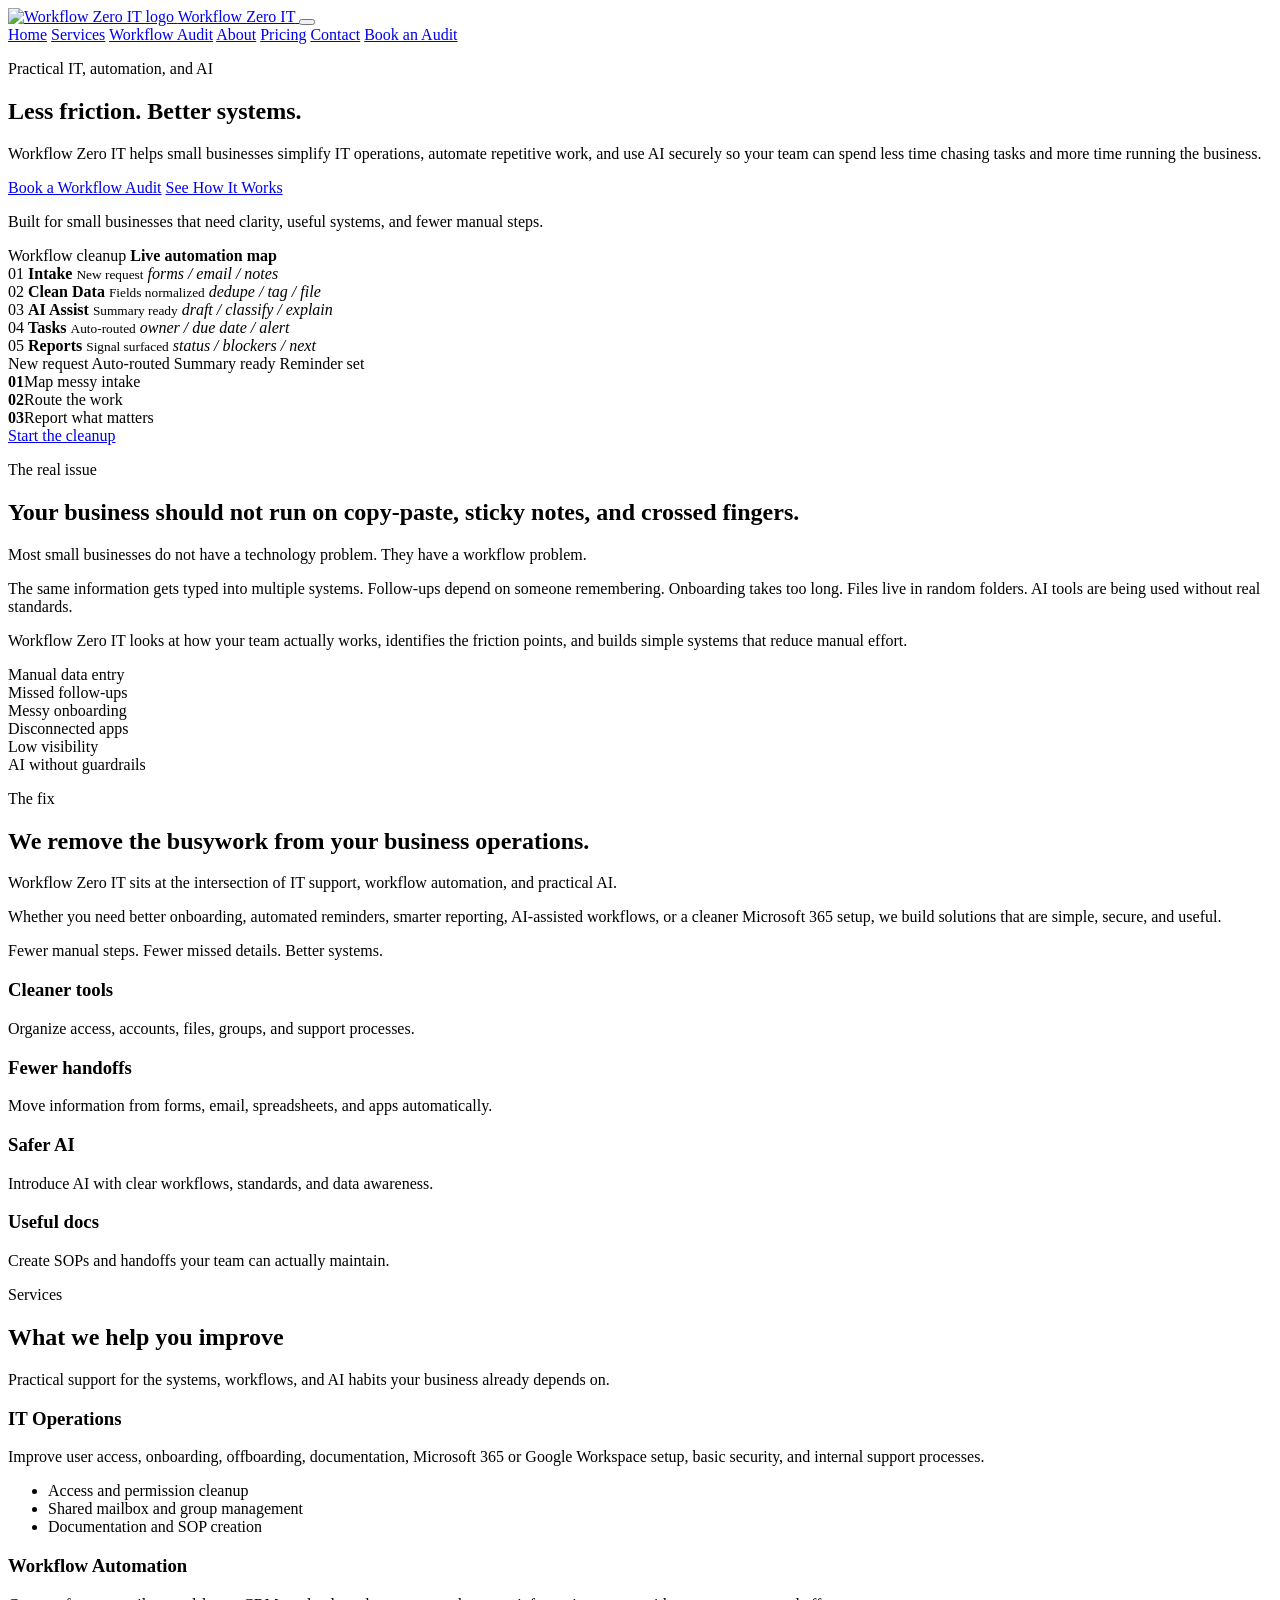
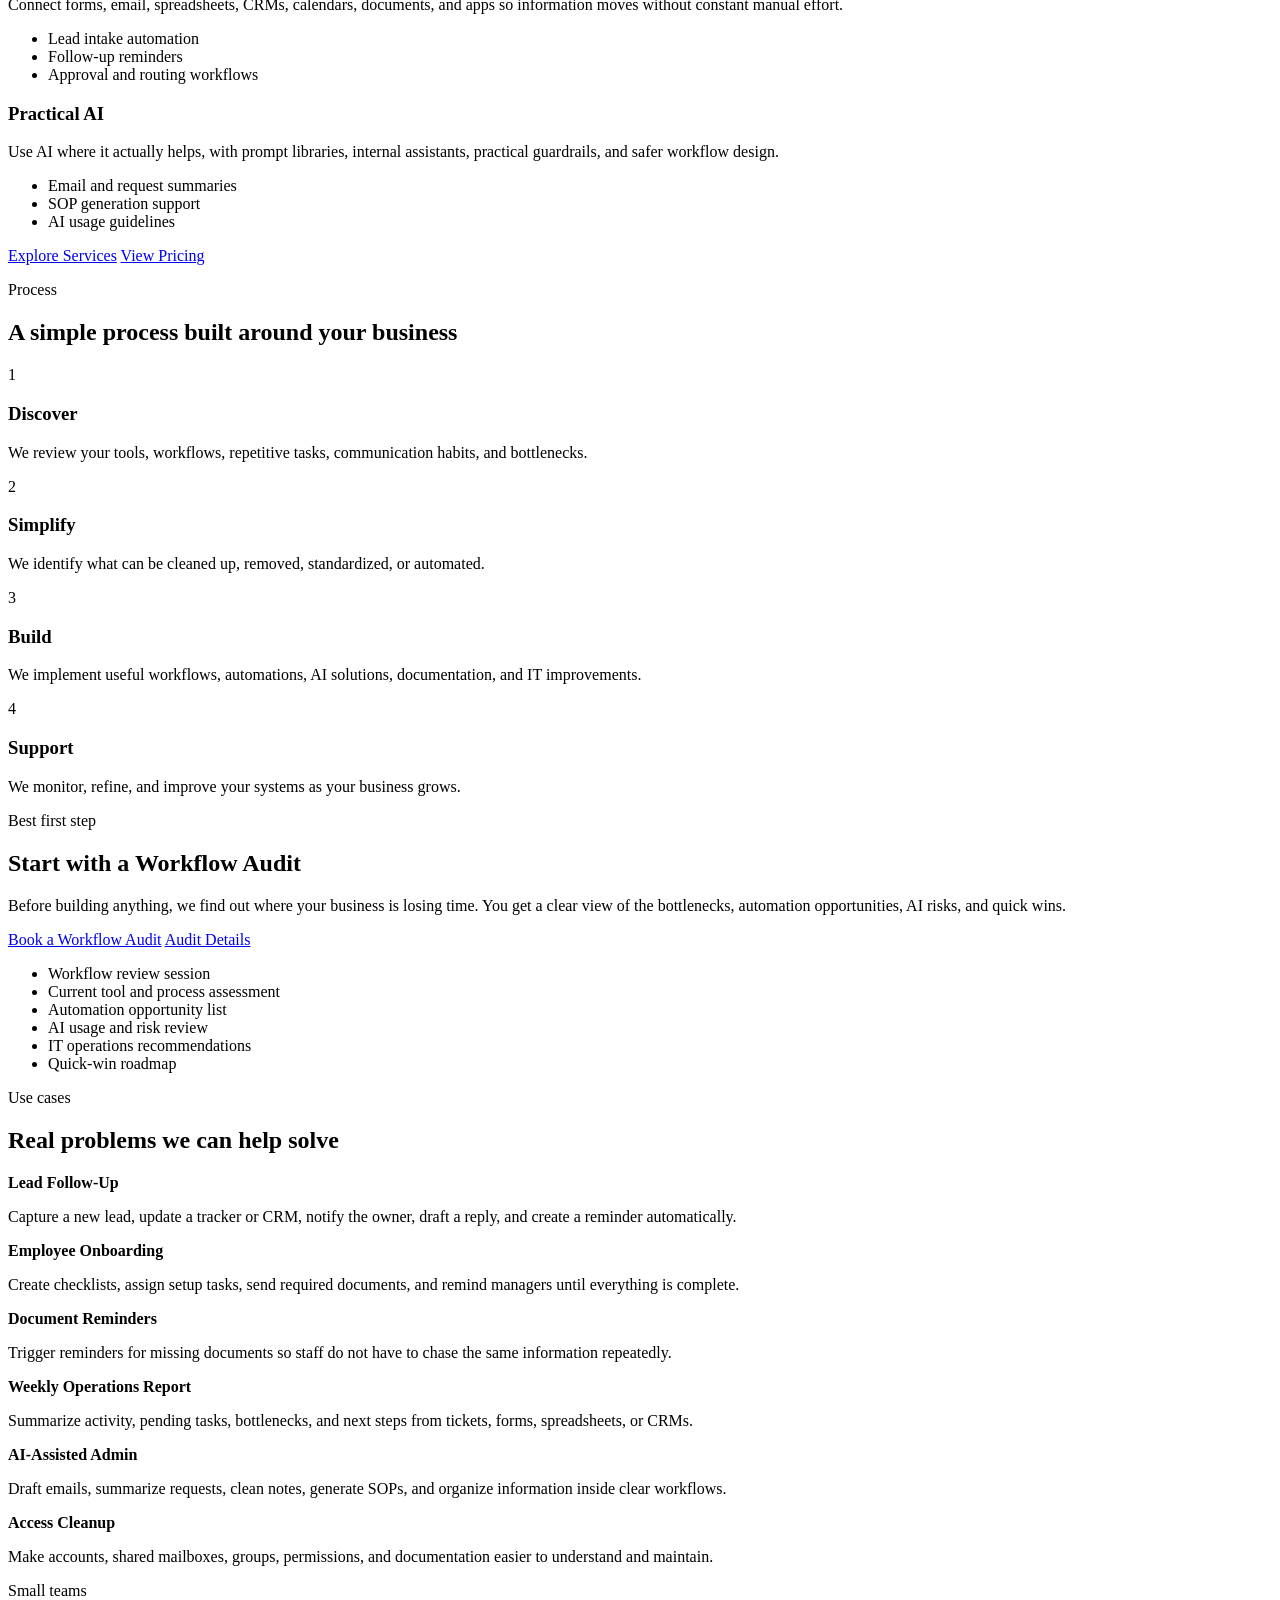
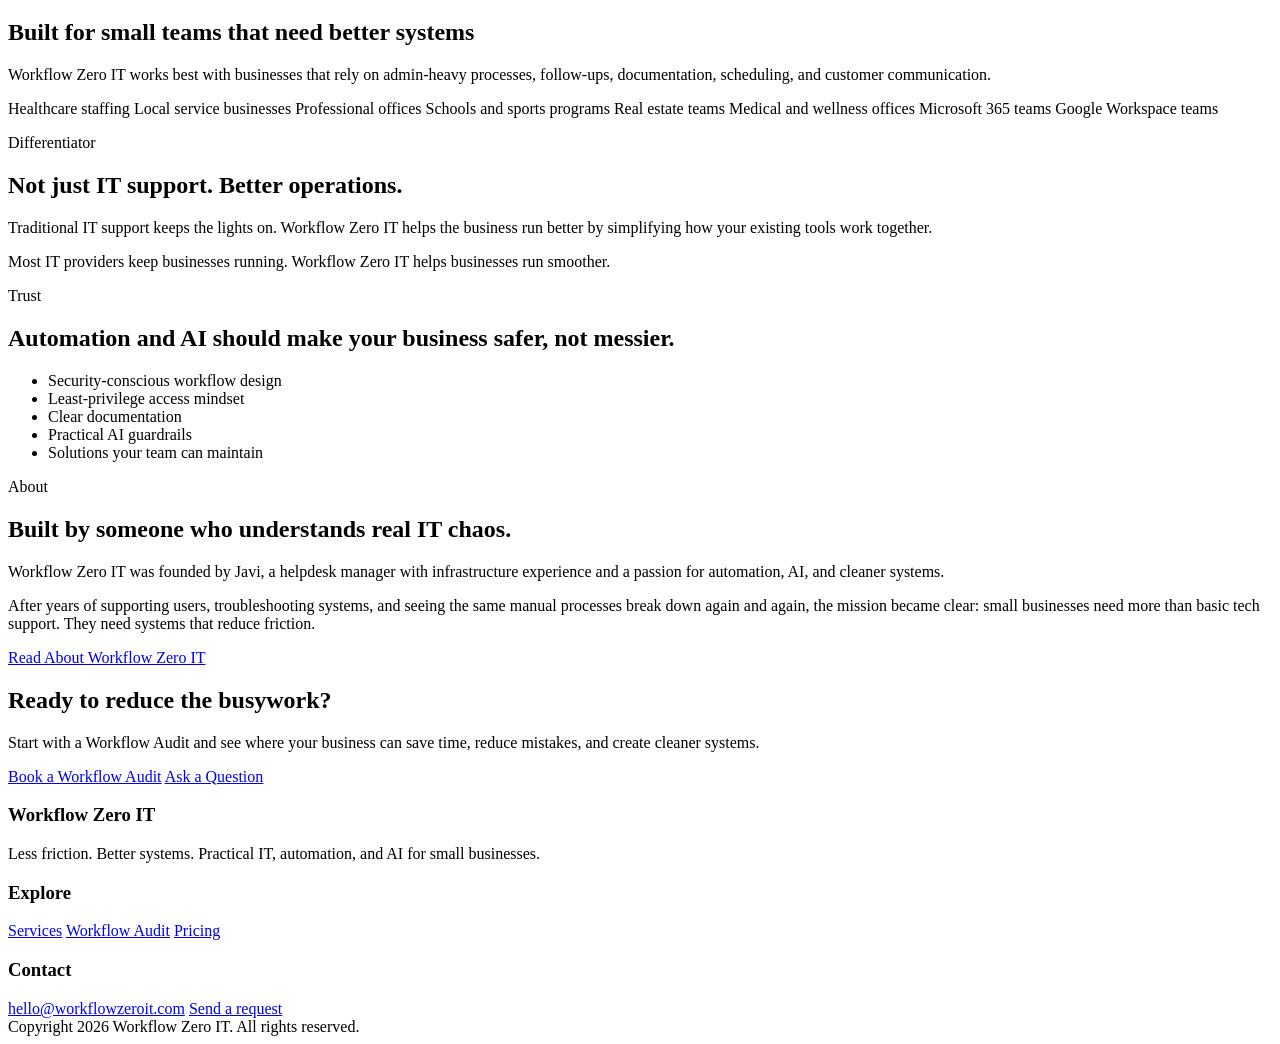
==== index.html @ 7dd90d42 "Add static site homepage" ====
<!doctype html>
<html lang="en">
<head>
  <meta charset="utf-8">
  <meta name="viewport" content="width=device-width, initial-scale=1">
  <meta name="description" content="Workflow Zero IT helps small businesses simplify IT operations, automate repetitive work, and use AI securely.">
  <title>Workflow Zero IT | Less friction. Better systems.</title>
  <link rel="stylesheet" href="styles.css">
</head>
<body>
  <header class="site-header">
    <div class="container nav">
      <a class="brand" href="index.html" aria-label="Workflow Zero IT home">
        <img src="assets/workflow-zero-logo.png" alt="Workflow Zero IT logo">
        <span>Workflow Zero IT</span>
      </a>
      <button class="menu-toggle" type="button" aria-label="Toggle navigation" aria-expanded="false">
        <span></span><span></span><span></span>
      </button>
      <nav class="nav-links" aria-label="Main navigation">
        <a href="index.html">Home</a>
        <a href="services.html">Services</a>
        <a href="workflow-audit.html">Workflow Audit</a>
        <a href="about.html">About</a>
        <a href="pricing.html">Pricing</a>
        <a href="contact.html">Contact</a>
        <a class="nav-cta" href="mailto:hello@workflowzeroit.com?subject=Book%20a%20Workflow%20Audit">Book an Audit</a>
      </nav>
    </div>
  </header>

  <main>
    <section class="hero">
      <div class="container hero-grid">
        <div class="reveal">
          <p class="eyebrow">Practical IT, automation, and AI</p>
          <h1>Less friction. Better systems.</h1>
          <p class="lead">Workflow Zero IT helps small businesses simplify IT operations, automate repetitive work, and use AI securely so your team can spend less time chasing tasks and more time running the business.</p>
          <div class="hero-actions">
            <a class="btn primary" href="mailto:hello@workflowzeroit.com?subject=Book%20a%20Workflow%20Audit">Book a Workflow Audit</a>
            <a class="btn ghost" href="#how-it-works">See How It Works</a>
          </div>
          <p class="microcopy">Built for small businesses that need clarity, useful systems, and fewer manual steps.</p>
        </div>
        <div class="hero-panel reveal" aria-label="Animated workflow system illustration">
          <div class="pipeline-scene" aria-hidden="true">
            <div class="pipeline-topline">
              <span>Workflow cleanup</span>
              <strong>Live automation map</strong>
            </div>
            <div class="pipeline-flow" data-pipeline>
              <span class="pipeline-beam beam-a"></span>
              <span class="pipeline-beam beam-b"></span>
              <span class="pipeline-beam beam-c"></span>
              <span class="pipeline-beam beam-d"></span>
              <span class="pipeline-pulse pulse-a"></span>
              <span class="pipeline-pulse pulse-b"></span>
              <span class="pipeline-pulse pulse-c"></span>
              <span class="pipeline-pulse pulse-d"></span>
              <div class="pipeline-stage stage-intake is-active" data-pipeline-stage>
                <span>01</span>
                <strong>Intake</strong>
                <small>New request</small>
                <em>forms / email / notes</em>
              </div>
              <div class="pipeline-stage stage-clean" data-pipeline-stage>
                <span>02</span>
                <strong>Clean Data</strong>
                <small>Fields normalized</small>
                <em>dedupe / tag / file</em>
              </div>
              <div class="pipeline-stage stage-ai" data-pipeline-stage>
                <span>03</span>
                <strong>AI Assist</strong>
                <small>Summary ready</small>
                <em>draft / classify / explain</em>
              </div>
              <div class="pipeline-stage stage-tasks" data-pipeline-stage>
                <span>04</span>
                <strong>Tasks</strong>
                <small>Auto-routed</small>
                <em>owner / due date / alert</em>
              </div>
              <div class="pipeline-stage stage-reports" data-pipeline-stage>
                <span>05</span>
                <strong>Reports</strong>
                <small>Signal surfaced</small>
                <em>status / blockers / next</em>
              </div>
            </div>
            <div class="pipeline-status">
              <span>New request</span>
              <span>Auto-routed</span>
              <span>Summary ready</span>
              <span>Reminder set</span>
            </div>
          </div>
          <div class="hero-stats">
            <div class="stat"><strong>01</strong><span>Map messy intake</span></div>
            <div class="stat"><strong>02</strong><span>Route the work</span></div>
            <div class="stat"><strong>03</strong><span>Report what matters</span></div>
          </div>
        </div>
      </div>
      <a class="hero-next" href="#problem">Start the cleanup</a>
    </section>

    <section id="problem" class="white-section">
      <div class="container problem-band">
        <div class="section-header reveal">
          <p class="eyebrow">The real issue</p>
          <h2>Your business should not run on copy-paste, sticky notes, and crossed fingers.</h2>
          <p class="section-lead">Most small businesses do not have a technology problem. They have a workflow problem.</p>
        </div>
        <div class="reveal">
          <p>The same information gets typed into multiple systems. Follow-ups depend on someone remembering. Onboarding takes too long. Files live in random folders. AI tools are being used without real standards.</p>
          <p class="section-lead">Workflow Zero IT looks at how your team actually works, identifies the friction points, and builds simple systems that reduce manual effort.</p>
          <div class="pain-grid">
            <div class="pain-chip">Manual data entry</div>
            <div class="pain-chip">Missed follow-ups</div>
            <div class="pain-chip">Messy onboarding</div>
            <div class="pain-chip">Disconnected apps</div>
            <div class="pain-chip">Low visibility</div>
            <div class="pain-chip">AI without guardrails</div>
          </div>
        </div>
      </div>
    </section>

    <section class="light-section">
      <div class="container split-grid">
        <div class="reveal">
          <p class="eyebrow">The fix</p>
          <h2>We remove the busywork from your business operations.</h2>
          <p class="section-lead">Workflow Zero IT sits at the intersection of IT support, workflow automation, and practical AI.</p>
          <p class="section-lead">Whether you need better onboarding, automated reminders, smarter reporting, AI-assisted workflows, or a cleaner Microsoft 365 setup, we build solutions that are simple, secure, and useful.</p>
          <div class="promise">Fewer manual steps. Fewer missed details. Better systems.</div>
        </div>
        <div class="grid-2 reveal">
          <div class="card"><h3>Cleaner tools</h3><p>Organize access, accounts, files, groups, and support processes.</p></div>
          <div class="card"><h3>Fewer handoffs</h3><p>Move information from forms, email, spreadsheets, and apps automatically.</p></div>
          <div class="card"><h3>Safer AI</h3><p>Introduce AI with clear workflows, standards, and data awareness.</p></div>
          <div class="card"><h3>Useful docs</h3><p>Create SOPs and handoffs your team can actually maintain.</p></div>
        </div>
      </div>
    </section>

    <section class="white-section">
      <div class="container">
        <div class="section-header center reveal">
          <p class="eyebrow">Services</p>
          <h2>What we help you improve</h2>
          <p class="section-lead">Practical support for the systems, workflows, and AI habits your business already depends on.</p>
        </div>
        <div class="grid-3">
          <article class="service-card reveal">
            <h3>IT Operations</h3>
            <p>Improve user access, onboarding, offboarding, documentation, Microsoft 365 or Google Workspace setup, basic security, and internal support processes.</p>
            <ul class="check-list">
              <li>Access and permission cleanup</li>
              <li>Shared mailbox and group management</li>
              <li>Documentation and SOP creation</li>
            </ul>
          </article>
          <article class="service-card reveal">
            <h3>Workflow Automation</h3>
            <p>Connect forms, email, spreadsheets, CRMs, calendars, documents, and apps so information moves without constant manual effort.</p>
            <ul class="check-list">
              <li>Lead intake automation</li>
              <li>Follow-up reminders</li>
              <li>Approval and routing workflows</li>
            </ul>
          </article>
          <article class="service-card reveal">
            <h3>Practical AI</h3>
            <p>Use AI where it actually helps, with prompt libraries, internal assistants, practical guardrails, and safer workflow design.</p>
            <ul class="check-list">
              <li>Email and request summaries</li>
              <li>SOP generation support</li>
              <li>AI usage guidelines</li>
            </ul>
          </article>
        </div>
        <div class="cta-row">
          <a class="btn primary" href="services.html">Explore Services</a>
          <a class="btn secondary" href="pricing.html">View Pricing</a>
        </div>
      </div>
    </section>

    <section id="how-it-works" class="dark-section">
      <div class="container">
        <div class="section-header center reveal">
          <p class="eyebrow">Process</p>
          <h2>A simple process built around your business</h2>
        </div>
        <div class="grid-4">
          <div class="process-step reveal"><span class="step-number">1</span><h3>Discover</h3><p>We review your tools, workflows, repetitive tasks, communication habits, and bottlenecks.</p></div>
          <div class="process-step reveal"><span class="step-number">2</span><h3>Simplify</h3><p>We identify what can be cleaned up, removed, standardized, or automated.</p></div>
          <div class="process-step reveal"><span class="step-number">3</span><h3>Build</h3><p>We implement useful workflows, automations, AI solutions, documentation, and IT improvements.</p></div>
          <div class="process-step reveal"><span class="step-number">4</span><h3>Support</h3><p>We monitor, refine, and improve your systems as your business grows.</p></div>
        </div>
      </div>
    </section>

    <section class="dark-section">
      <div class="container audit-panel reveal">
        <div>
          <p class="eyebrow">Best first step</p>
          <h2>Start with a Workflow Audit</h2>
          <p class="section-lead">Before building anything, we find out where your business is losing time. You get a clear view of the bottlenecks, automation opportunities, AI risks, and quick wins.</p>
          <div class="cta-row">
            <a class="btn primary" href="mailto:hello@workflowzeroit.com?subject=Book%20a%20Workflow%20Audit">Book a Workflow Audit</a>
            <a class="btn ghost" href="workflow-audit.html">Audit Details</a>
          </div>
        </div>
        <ul class="check-list">
          <li>Workflow review session</li>
          <li>Current tool and process assessment</li>
          <li>Automation opportunity list</li>
          <li>AI usage and risk review</li>
          <li>IT operations recommendations</li>
          <li>Quick-win roadmap</li>
        </ul>
      </div>
    </section>

    <section class="white-section">
      <div class="container">
        <div class="section-header center reveal">
          <p class="eyebrow">Use cases</p>
          <h2>Real problems we can help solve</h2>
        </div>
        <div class="grid-3">
          <div class="use-card reveal"><strong>Lead Follow-Up</strong><p>Capture a new lead, update a tracker or CRM, notify the owner, draft a reply, and create a reminder automatically.</p></div>
          <div class="use-card reveal"><strong>Employee Onboarding</strong><p>Create checklists, assign setup tasks, send required documents, and remind managers until everything is complete.</p></div>
          <div class="use-card reveal"><strong>Document Reminders</strong><p>Trigger reminders for missing documents so staff do not have to chase the same information repeatedly.</p></div>
          <div class="use-card reveal"><strong>Weekly Operations Report</strong><p>Summarize activity, pending tasks, bottlenecks, and next steps from tickets, forms, spreadsheets, or CRMs.</p></div>
          <div class="use-card reveal"><strong>AI-Assisted Admin</strong><p>Draft emails, summarize requests, clean notes, generate SOPs, and organize information inside clear workflows.</p></div>
          <div class="use-card reveal"><strong>Access Cleanup</strong><p>Make accounts, shared mailboxes, groups, permissions, and documentation easier to understand and maintain.</p></div>
        </div>
      </div>
    </section>

    <section class="light-section">
      <div class="container split-grid">
        <div class="reveal">
          <p class="eyebrow">Small teams</p>
          <h2>Built for small teams that need better systems</h2>
          <p class="section-lead">Workflow Zero IT works best with businesses that rely on admin-heavy processes, follow-ups, documentation, scheduling, and customer communication.</p>
        </div>
        <div class="industries reveal">
          <span class="industry-pill">Healthcare staffing</span>
          <span class="industry-pill">Local service businesses</span>
          <span class="industry-pill">Professional offices</span>
          <span class="industry-pill">Schools and sports programs</span>
          <span class="industry-pill">Real estate teams</span>
          <span class="industry-pill">Medical and wellness offices</span>
          <span class="industry-pill">Microsoft 365 teams</span>
          <span class="industry-pill">Google Workspace teams</span>
        </div>
      </div>
    </section>

    <section class="white-section">
      <div class="container grid-2">
        <div class="card reveal">
          <p class="eyebrow">Differentiator</p>
          <h2>Not just IT support. Better operations.</h2>
          <p>Traditional IT support keeps the lights on. Workflow Zero IT helps the business run better by simplifying how your existing tools work together.</p>
          <div class="promise">Most IT providers keep businesses running. Workflow Zero IT helps businesses run smoother.</div>
        </div>
        <div class="card reveal">
          <p class="eyebrow">Trust</p>
          <h2>Automation and AI should make your business safer, not messier.</h2>
          <ul class="check-list">
            <li>Security-conscious workflow design</li>
            <li>Least-privilege access mindset</li>
            <li>Clear documentation</li>
            <li>Practical AI guardrails</li>
            <li>Solutions your team can maintain</li>
          </ul>
        </div>
      </div>
    </section>

    <section class="light-section">
      <div class="container split-grid">
        <div class="reveal">
          <p class="eyebrow">About</p>
          <h2>Built by someone who understands real IT chaos.</h2>
          <p class="section-lead">Workflow Zero IT was founded by Javi, a helpdesk manager with infrastructure experience and a passion for automation, AI, and cleaner systems.</p>
        </div>
        <div class="card reveal">
          <p>After years of supporting users, troubleshooting systems, and seeing the same manual processes break down again and again, the mission became clear: small businesses need more than basic tech support. They need systems that reduce friction.</p>
          <div class="cta-row">
            <a class="btn primary" href="about.html">Read About Workflow Zero IT</a>
          </div>
        </div>
      </div>
    </section>

    <section class="final-cta">
      <div class="container reveal">
        <h2>Ready to reduce the busywork?</h2>
        <p>Start with a Workflow Audit and see where your business can save time, reduce mistakes, and create cleaner systems.</p>
        <div class="cta-row center">
          <a class="btn primary" href="mailto:hello@workflowzeroit.com?subject=Book%20a%20Workflow%20Audit">Book a Workflow Audit</a>
          <a class="btn ghost" href="contact.html">Ask a Question</a>
        </div>
      </div>
    </section>
  </main>

  <footer class="site-footer">
    <div class="container footer-grid">
      <div>
        <h3>Workflow Zero IT</h3>
        <p>Less friction. Better systems. Practical IT, automation, and AI for small businesses.</p>
      </div>
      <div>
        <h3>Explore</h3>
        <a href="services.html">Services</a>
        <a href="workflow-audit.html">Workflow Audit</a>
        <a href="pricing.html">Pricing</a>
      </div>
      <div>
        <h3>Contact</h3>
        <a href="mailto:hello@workflowzeroit.com">hello@workflowzeroit.com</a>
        <a href="contact.html">Send a request</a>
      </div>
    </div>
    <div class="footer-bottom">
      <div class="container">Copyright 2026 Workflow Zero IT. All rights reserved.</div>
    </div>
  </footer>
  <script src="script.js"></script>
</body>
</html>
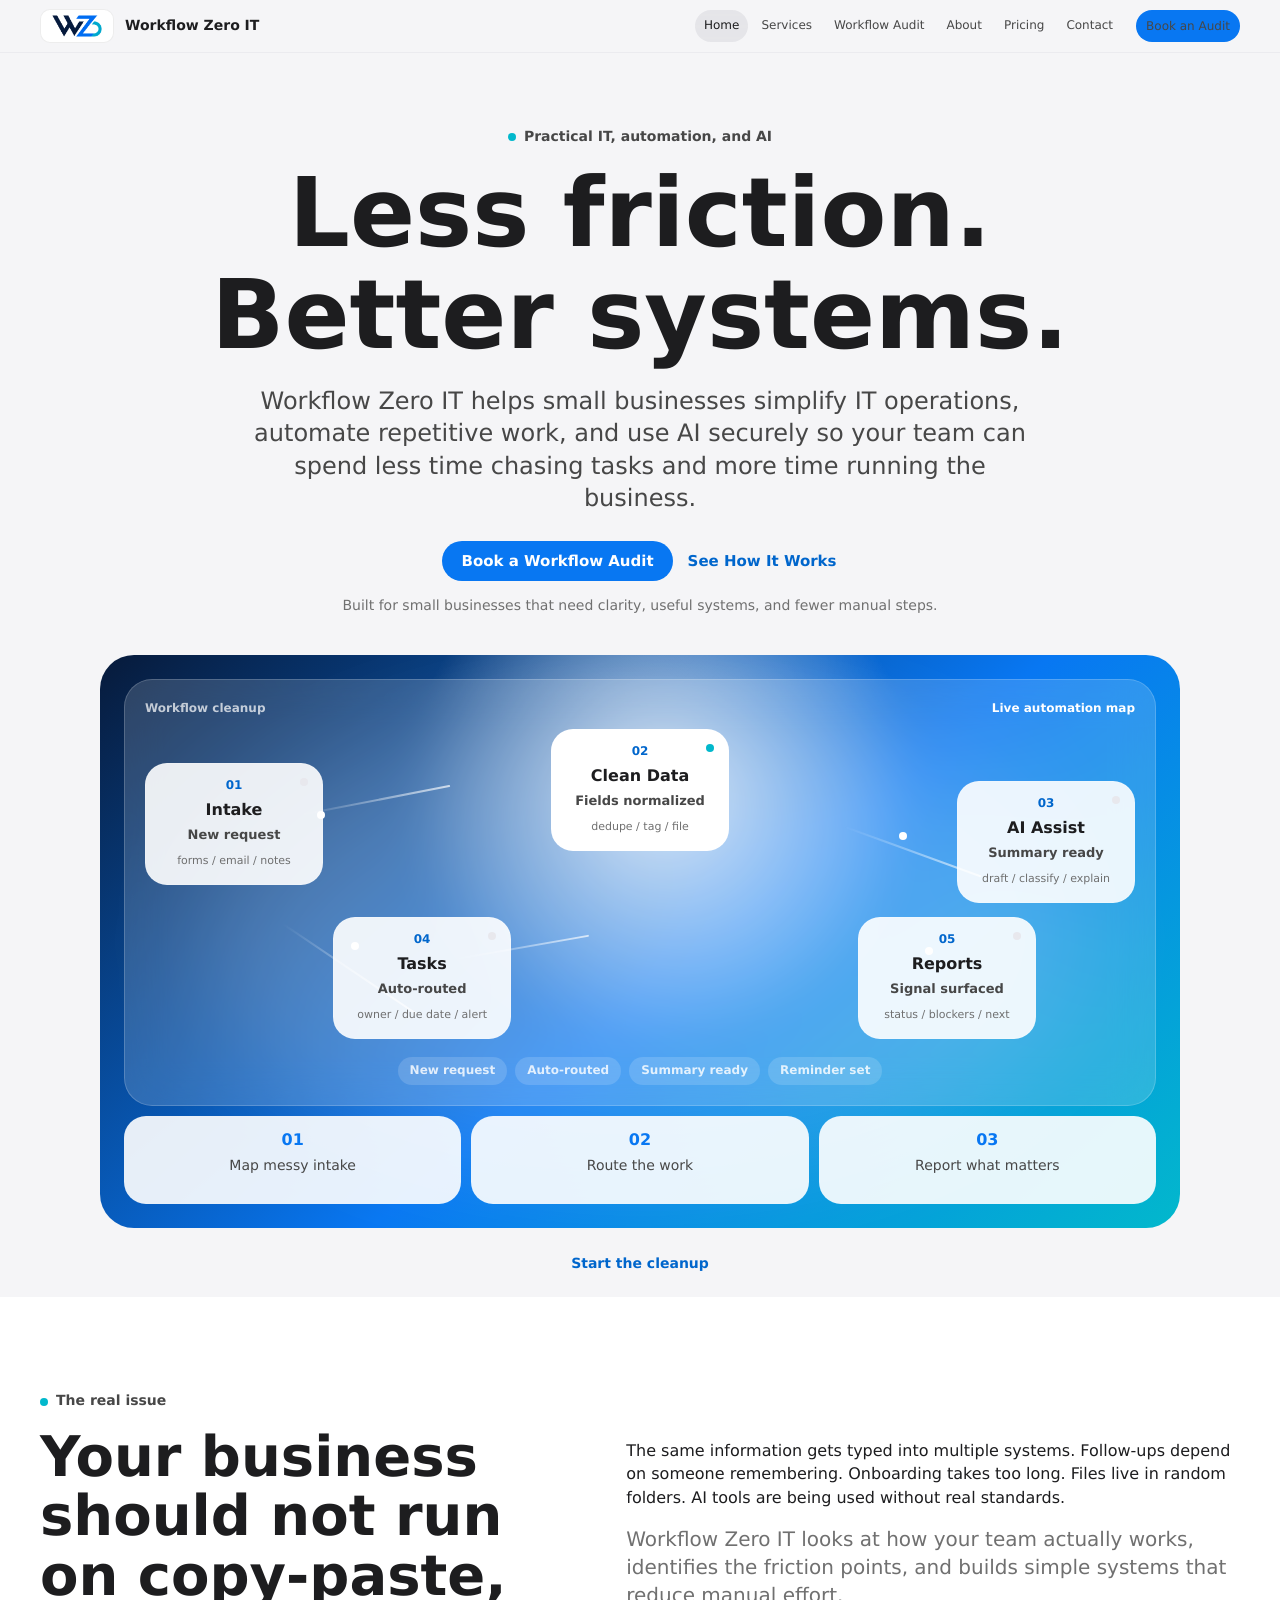
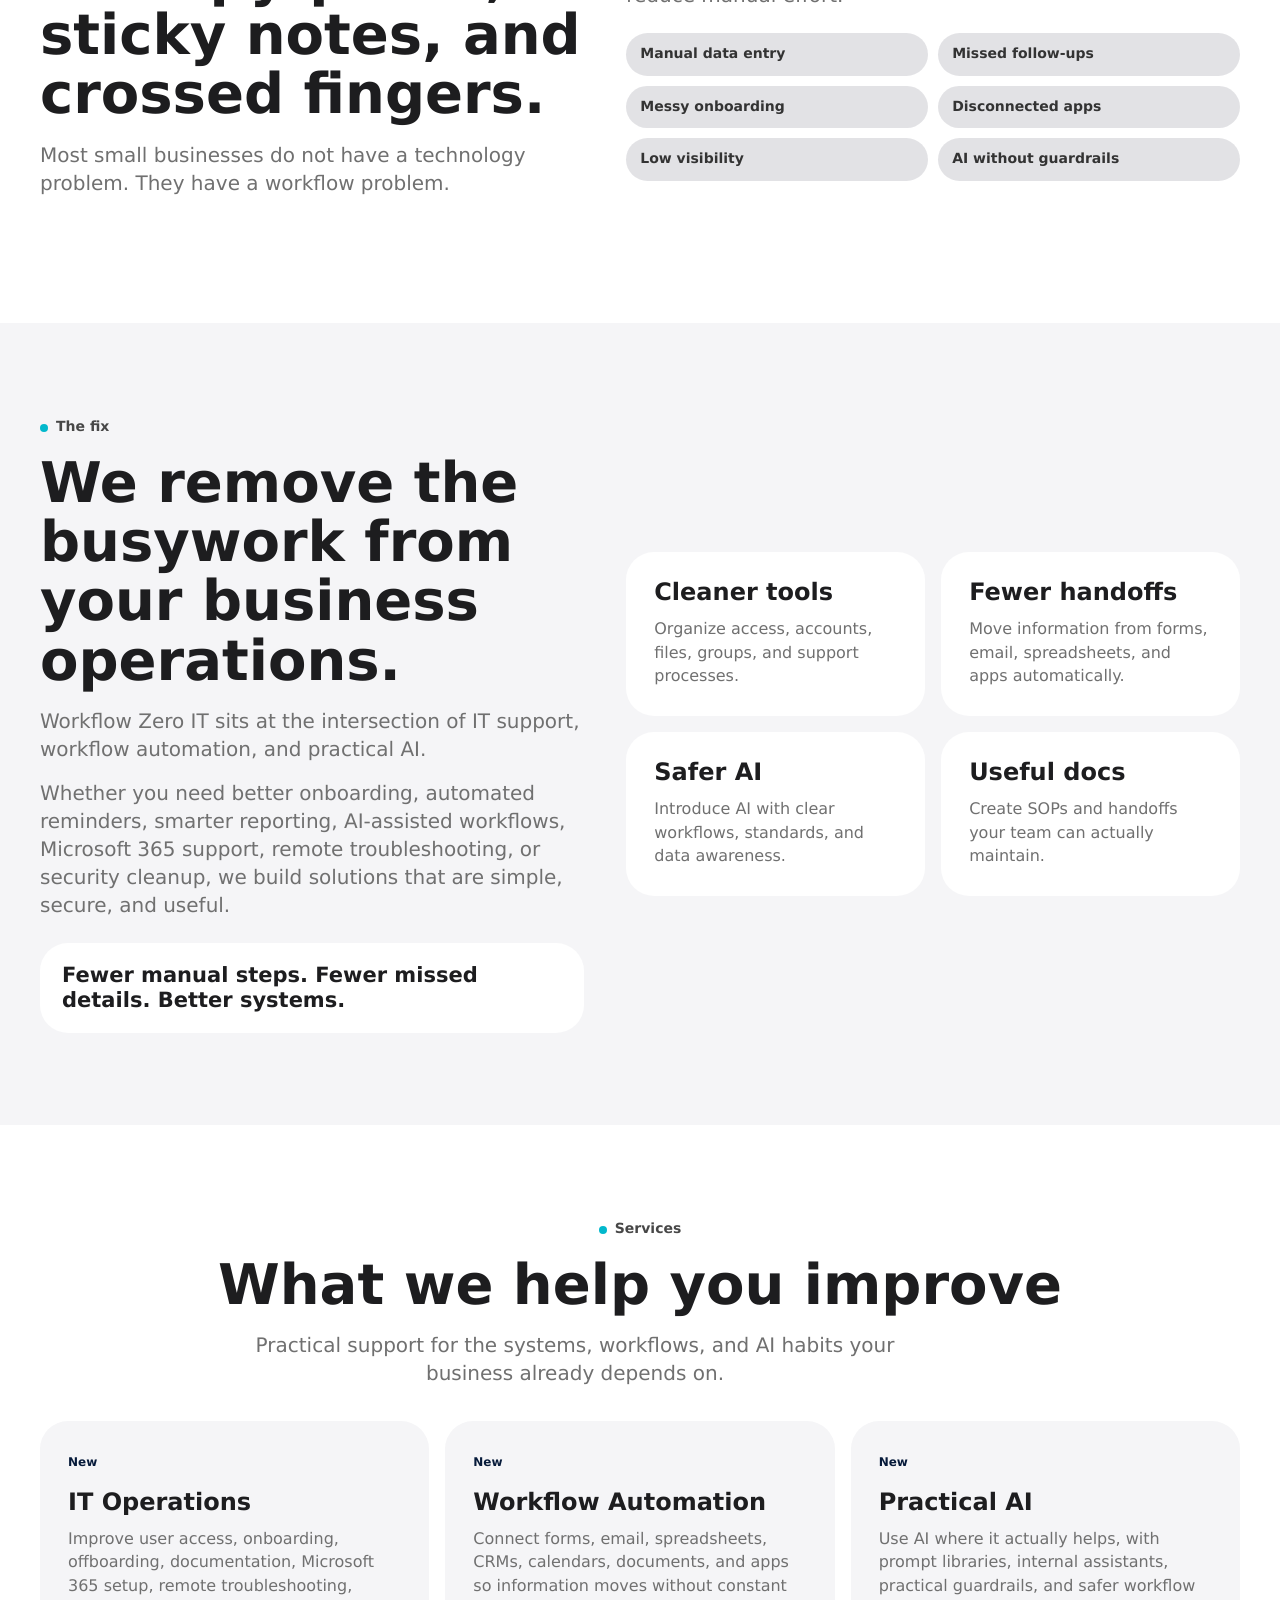
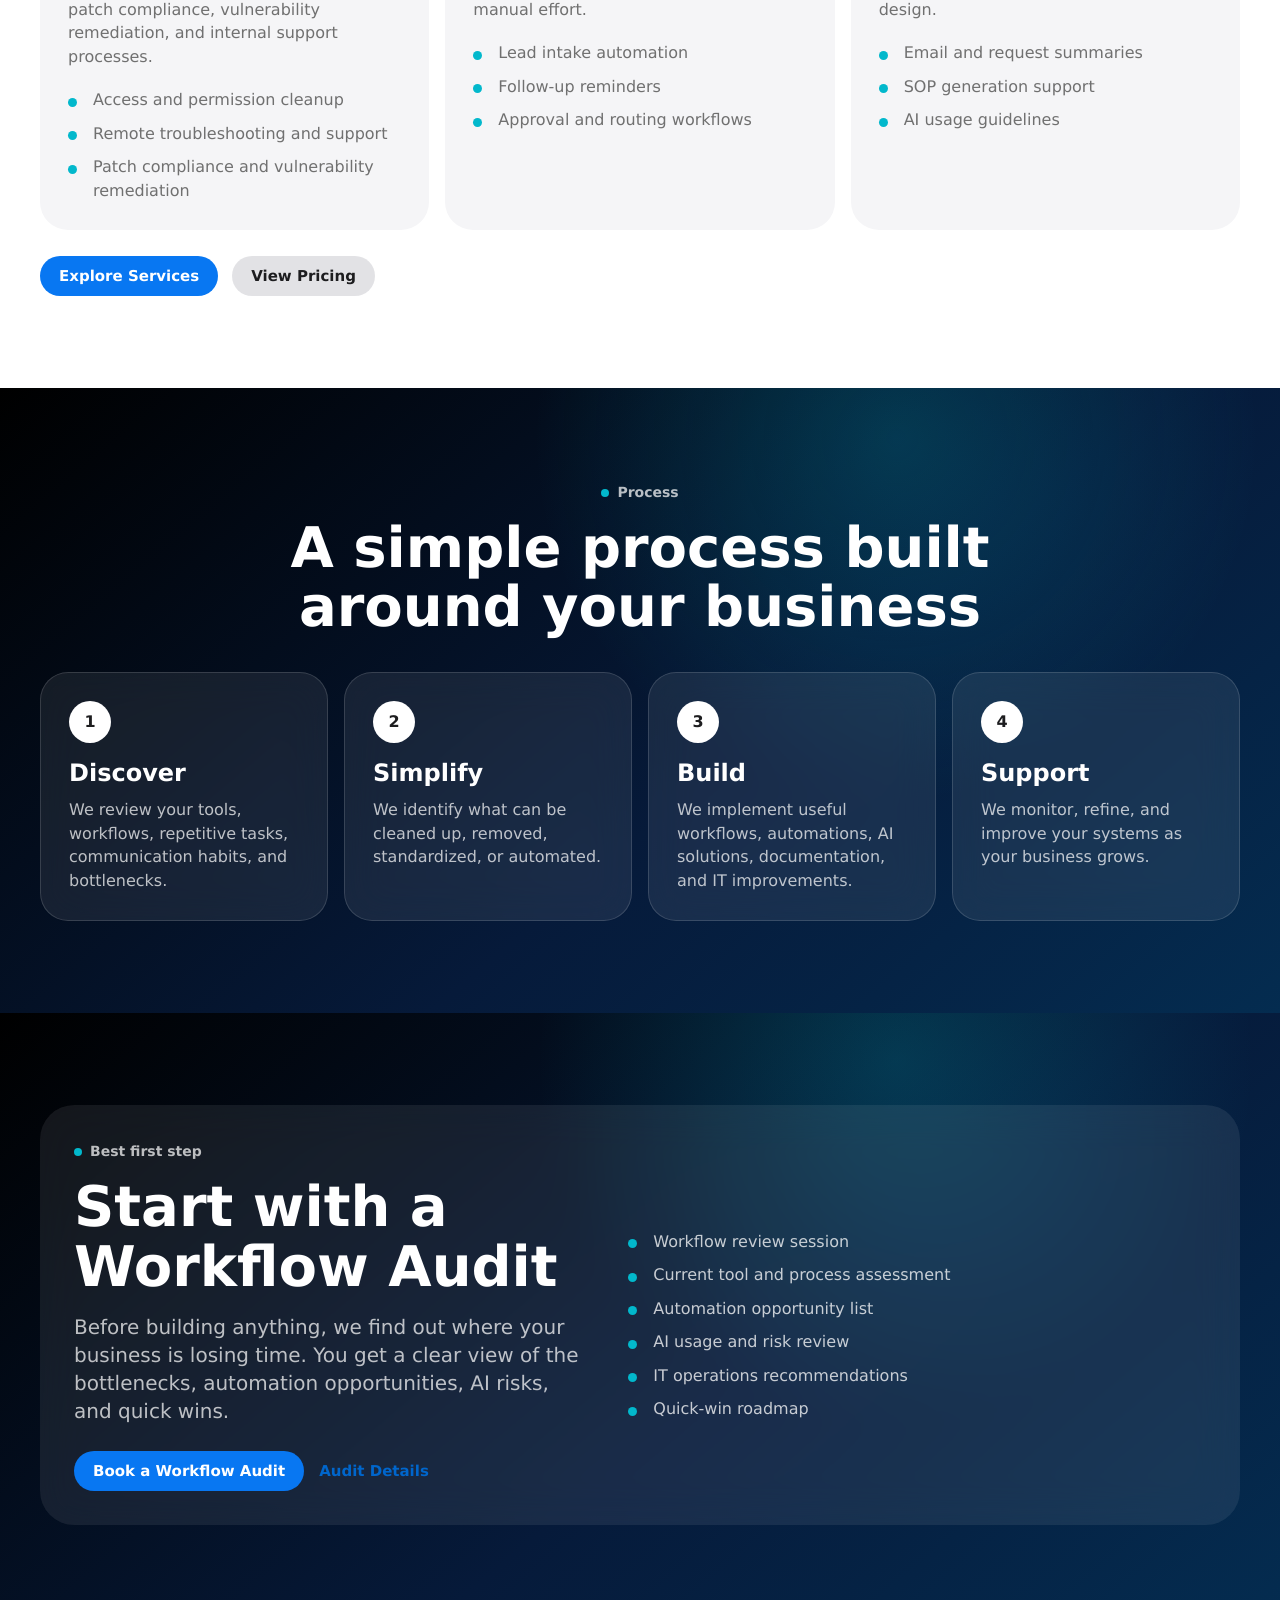
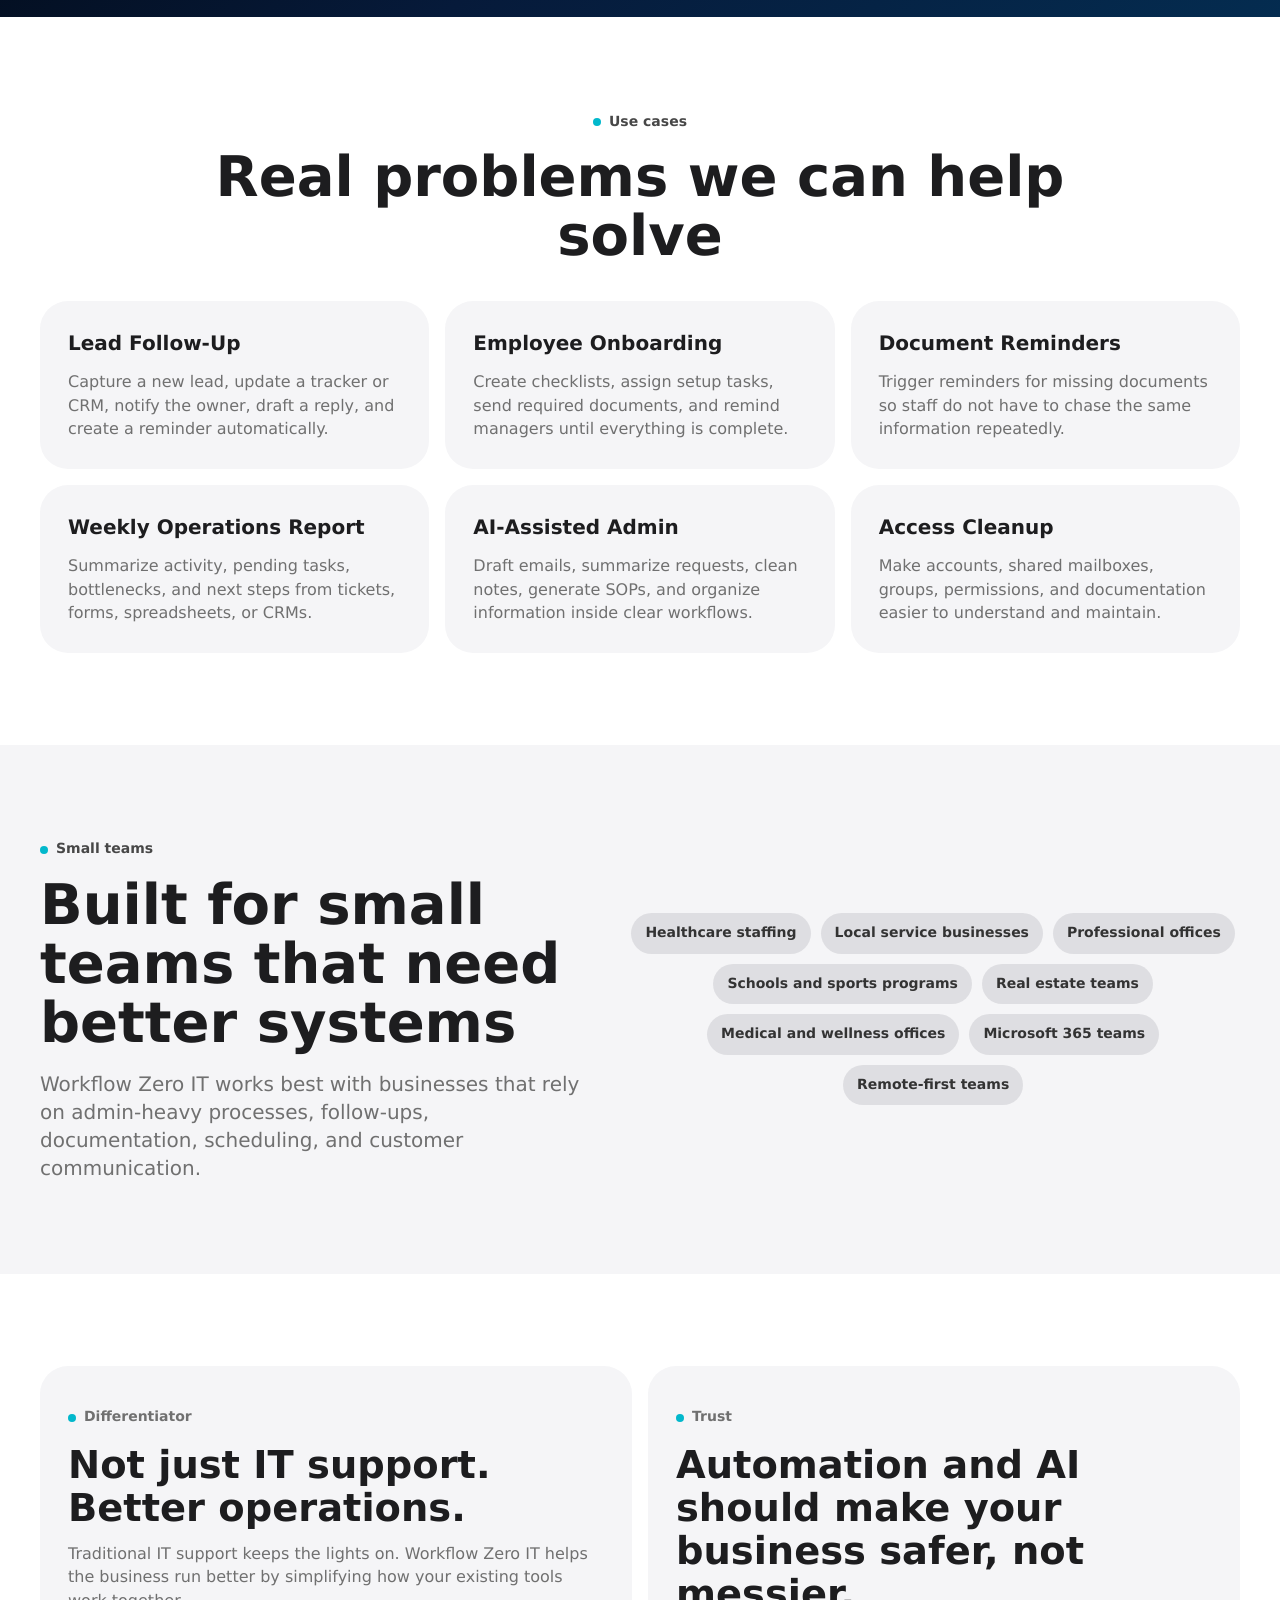
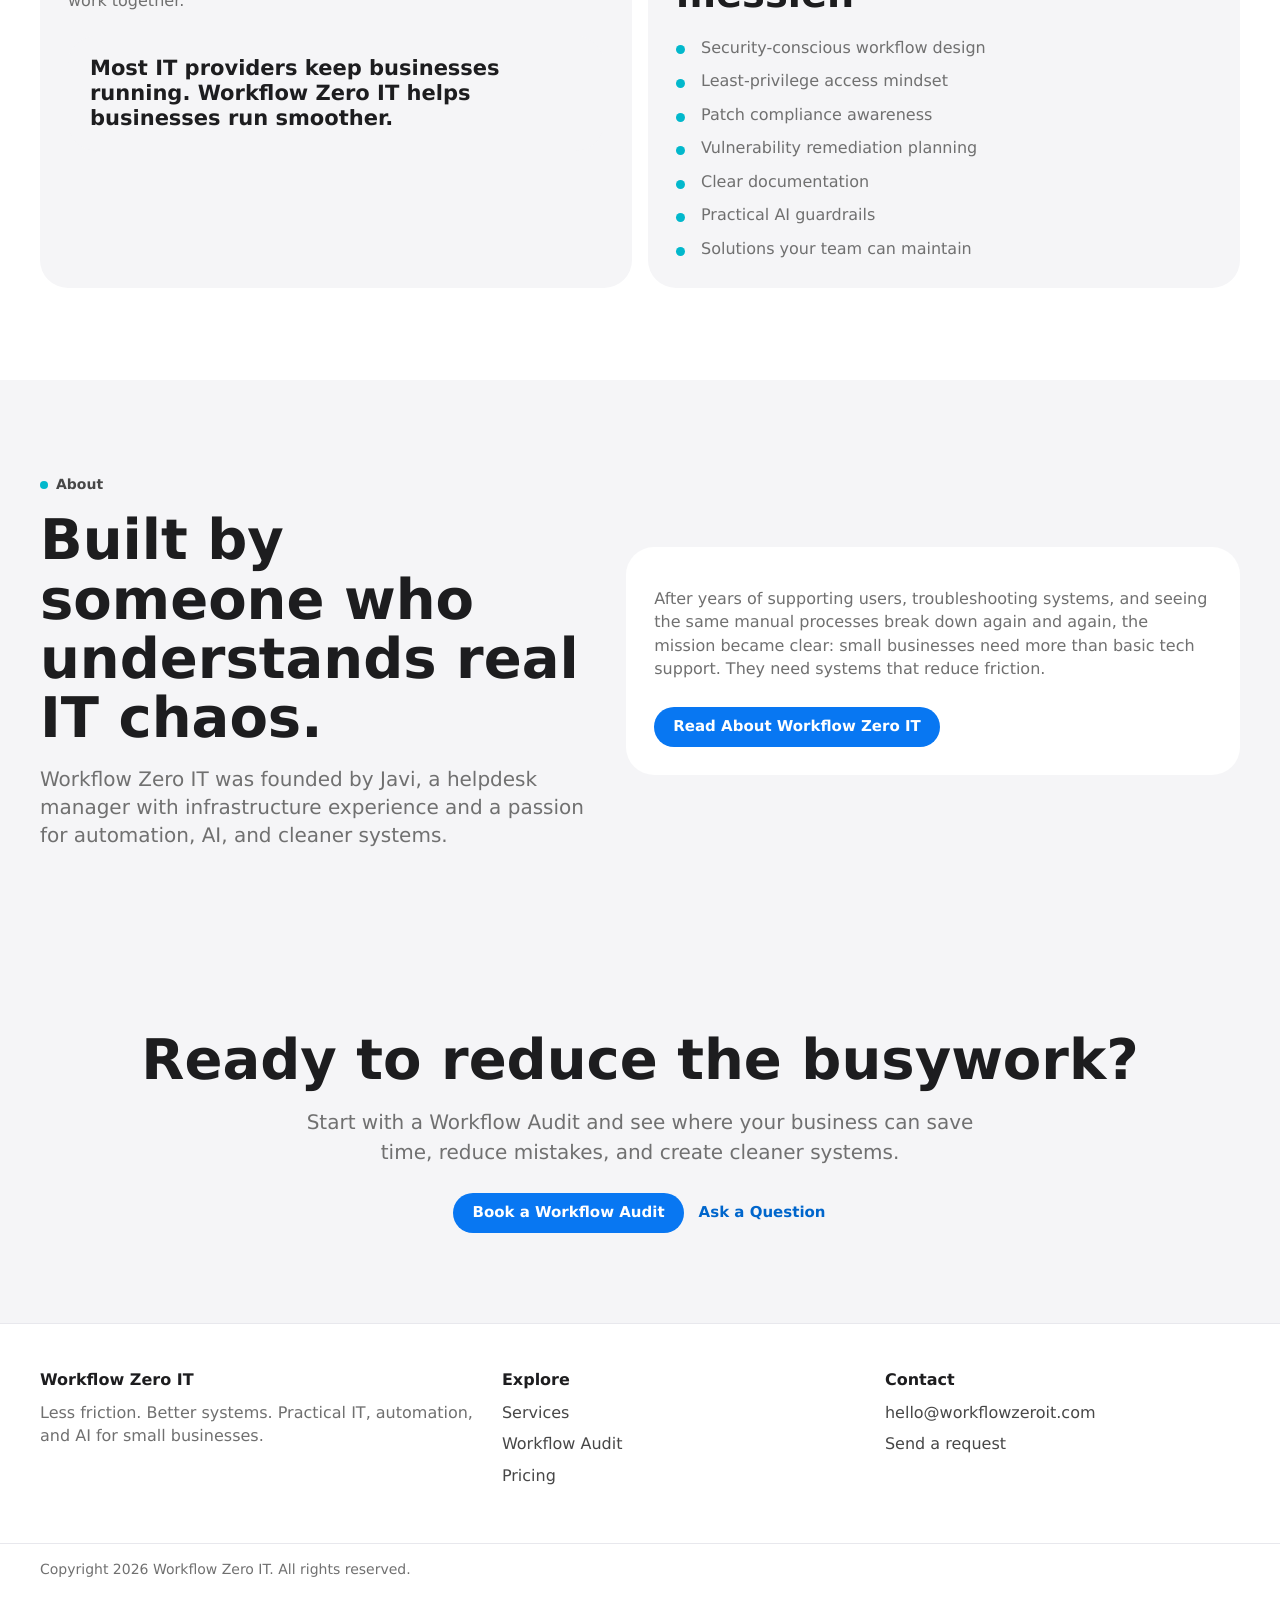
==== commit 6b3a6c49: "Update homepage IT services copy" ====
--- a/index.html
+++ b/index.html
@@ -133,7 +133,7 @@
           <p class="eyebrow">The fix</p>
           <h2>We remove the busywork from your business operations.</h2>
           <p class="section-lead">Workflow Zero IT sits at the intersection of IT support, workflow automation, and practical AI.</p>
-          <p class="section-lead">Whether you need better onboarding, automated reminders, smarter reporting, AI-assisted workflows, or a cleaner Microsoft 365 setup, we build solutions that are simple, secure, and useful.</p>
+          <p class="section-lead">Whether you need better onboarding, automated reminders, smarter reporting, AI-assisted workflows, Microsoft 365 support, remote troubleshooting, or security cleanup, we build solutions that are simple, secure, and useful.</p>
           <div class="promise">Fewer manual steps. Fewer missed details. Better systems.</div>
         </div>
         <div class="grid-2 reveal">
@@ -155,11 +155,11 @@
         <div class="grid-3">
           <article class="service-card reveal">
             <h3>IT Operations</h3>
-            <p>Improve user access, onboarding, offboarding, documentation, Microsoft 365 or Google Workspace setup, basic security, and internal support processes.</p>
+            <p>Improve user access, onboarding, offboarding, documentation, Microsoft 365 setup, remote troubleshooting, patch compliance, vulnerability remediation, and internal support processes.</p>
             <ul class="check-list">
               <li>Access and permission cleanup</li>
-              <li>Shared mailbox and group management</li>
-              <li>Documentation and SOP creation</li>
+              <li>Remote troubleshooting and support</li>
+              <li>Patch compliance and vulnerability remediation</li>
             </ul>
           </article>
           <article class="service-card reveal">
@@ -257,7 +257,7 @@
           <span class="industry-pill">Real estate teams</span>
           <span class="industry-pill">Medical and wellness offices</span>
           <span class="industry-pill">Microsoft 365 teams</span>
-          <span class="industry-pill">Google Workspace teams</span>
+          <span class="industry-pill">Remote-first teams</span>
         </div>
       </div>
     </section>
@@ -276,6 +276,8 @@
           <ul class="check-list">
             <li>Security-conscious workflow design</li>
             <li>Least-privilege access mindset</li>
+            <li>Patch compliance awareness</li>
+            <li>Vulnerability remediation planning</li>
             <li>Clear documentation</li>
             <li>Practical AI guardrails</li>
             <li>Solutions your team can maintain</li>
--- a/styles.css
+++ b/styles.css
@@ -0,0 +1,1413 @@
+:root {
+  --color-ink: #1d1d1f;
+  --color-graphite: #707070;
+  --color-slate: #474747;
+  --color-ash: #333333;
+  --color-fog: #f5f5f7;
+  --color-snow: #ffffff;
+  --color-obsidian: #000000;
+  --color-silver-mist: #e8e8ed;
+  --color-brand-navy: #061a3a;
+  --color-brand-blue: #0877f2;
+  --color-brand-cyan: #02b8cc;
+  --color-brand-ice: #e8fbff;
+  --color-cobalt-link: #0066cc;
+  --color-caution: #b64400;
+  --line: #e8e8ed;
+  --line-soft: rgba(29, 29, 31, 0.1);
+  --font-display: Inter, ui-sans-serif, system-ui, -apple-system, BlinkMacSystemFont, "Segoe UI", sans-serif;
+  --font-text: Inter, ui-sans-serif, system-ui, -apple-system, BlinkMacSystemFont, "Segoe UI", sans-serif;
+  --radius-card: 28px;
+  --radius-small: 10px;
+  --radius-pill: 999px;
+  --max: 1200px;
+}
+
+* {
+  box-sizing: border-box;
+}
+
+html {
+  scroll-behavior: smooth;
+}
+
+body {
+  margin: 0;
+  color: var(--color-ink);
+  background: var(--color-fog);
+  font-family: var(--font-text);
+  line-height: 1.47;
+  letter-spacing: 0;
+  overflow-x: hidden;
+  text-rendering: geometricPrecision;
+}
+
+body.menu-open {
+  overflow: hidden;
+}
+
+a {
+  color: inherit;
+  text-decoration: none;
+}
+
+img {
+  display: block;
+  max-width: 100%;
+}
+
+.container {
+  width: min(var(--max), calc(100% - 48px));
+  margin: 0 auto;
+}
+
+.site-header {
+  position: sticky;
+  top: 0;
+  z-index: 50;
+  background: rgba(245, 245, 247, 0.84);
+  border-bottom: 1px solid rgba(232, 232, 237, 0.78);
+  backdrop-filter: blur(20px);
+  transition: background-color 344ms ease, border-color 344ms ease;
+}
+
+.site-header.scrolled {
+  background: rgba(255, 255, 255, 0.92);
+  border-color: var(--line);
+}
+
+.nav {
+  position: relative;
+  display: flex;
+  align-items: center;
+  justify-content: space-between;
+  min-height: 52px;
+  gap: 24px;
+}
+
+.brand {
+  display: inline-flex;
+  align-items: center;
+  gap: 11px;
+  color: var(--color-ink);
+  font-size: 14px;
+  font-weight: 700;
+  white-space: nowrap;
+}
+
+.brand img {
+  width: 74px;
+  height: 34px;
+  object-fit: contain;
+  padding: 4px 6px;
+  border: 1px solid rgba(29, 29, 31, 0.08);
+  border-radius: 10px;
+  background: var(--color-snow);
+}
+
+.nav-links {
+  display: flex;
+  align-items: center;
+  gap: 4px;
+}
+
+.nav-links a {
+  display: inline-flex;
+  align-items: center;
+  min-height: 32px;
+  padding: 0 9px;
+  border-radius: 980px;
+  color: var(--color-slate);
+  font-size: 12px;
+  font-weight: 500;
+  transition: background-color 100ms ease, color 100ms ease;
+}
+
+.nav-links a:hover,
+.nav-links a.active {
+  color: var(--color-ink);
+  background: rgba(210, 210, 215, 0.44);
+}
+
+.nav-links .nav-cta {
+  margin-left: 10px;
+}
+
+.nav-cta,
+.btn {
+  display: inline-flex;
+  align-items: center;
+  justify-content: center;
+  min-height: 40px;
+  padding: 0 18px;
+  border: 1px solid transparent;
+  border-radius: var(--radius-pill);
+  cursor: pointer;
+  font: inherit;
+  font-size: 15px;
+  font-weight: 600;
+  line-height: 1;
+  white-space: nowrap;
+  transition: transform 100ms ease, background-color 100ms ease, color 100ms ease, border-color 100ms ease;
+}
+
+.nav-cta,
+.btn.primary {
+  color: #ffffff;
+  background: var(--color-brand-blue);
+}
+
+.nav-cta:hover,
+.btn.primary:hover {
+  color: #ffffff;
+  background: #006fe6;
+  transform: translateY(-1px);
+}
+
+.btn.secondary {
+  color: var(--color-ink);
+  background: rgba(210, 210, 215, 0.64);
+  backdrop-filter: blur(20px);
+}
+
+.btn.secondary:hover {
+  background: rgba(210, 210, 215, 0.82);
+}
+
+.btn.ghost {
+  min-height: auto;
+  padding: 0;
+  border-radius: 0;
+  color: var(--color-cobalt-link);
+  background: transparent;
+  font-weight: 600;
+}
+
+.btn.ghost:hover {
+  color: var(--color-brand-blue);
+}
+
+.menu-toggle {
+  display: none;
+  width: 40px;
+  height: 40px;
+  border: 0;
+  border-radius: var(--radius-pill);
+  background: rgba(210, 210, 215, 0.64);
+  color: var(--color-ink);
+  cursor: pointer;
+  backdrop-filter: blur(20px);
+}
+
+.menu-toggle span {
+  display: block;
+  width: 18px;
+  height: 2px;
+  margin: 5px auto;
+  border-radius: 999px;
+  background: currentColor;
+  transition: transform 180ms ease, opacity 180ms ease;
+}
+
+.menu-open .menu-toggle span:nth-child(1) {
+  transform: translateY(7px) rotate(45deg);
+}
+
+.menu-open .menu-toggle span:nth-child(2) {
+  opacity: 0;
+}
+
+.menu-open .menu-toggle span:nth-child(3) {
+  transform: translateY(-7px) rotate(-45deg);
+}
+
+main {
+  background: var(--color-fog);
+}
+
+.hero,
+.page-hero,
+.final-cta {
+  position: relative;
+  overflow: hidden;
+  color: var(--color-ink);
+  background: var(--color-fog);
+}
+
+.hero {
+  padding: 72px 0 22px;
+}
+
+.hero-grid {
+  display: grid;
+  grid-template-columns: 1fr;
+  gap: 38px;
+  align-items: center;
+  text-align: center;
+}
+
+.hero-grid > .reveal:first-child,
+.page-hero .container,
+.final-cta .container {
+  position: relative;
+  z-index: 1;
+  display: grid;
+  justify-items: center;
+}
+
+.hero-grid > .reveal:first-child {
+  width: 100%;
+  max-width: 980px;
+  margin: 0 auto;
+}
+
+.eyebrow {
+  display: inline-flex;
+  align-items: center;
+  min-height: 24px;
+  margin: 0 0 14px;
+  color: var(--color-slate);
+  font-size: 14px;
+  font-weight: 700;
+}
+
+.eyebrow::before {
+  content: "";
+  width: 8px;
+  height: 8px;
+  margin-right: 8px;
+  border-radius: 50%;
+  background: var(--color-brand-cyan);
+}
+
+h1,
+h2,
+h3 {
+  margin: 0;
+  color: inherit;
+  font-family: var(--font-display);
+  line-height: 1.06;
+  letter-spacing: 0;
+}
+
+h1 {
+  width: 100%;
+  max-width: 980px;
+  font-size: clamp(52px, 8vw, 96px);
+  font-weight: 800;
+  overflow-wrap: break-word;
+}
+
+h2 {
+  font-size: clamp(34px, 5vw, 56px);
+  font-weight: 800;
+}
+
+h3 {
+  font-size: 24px;
+  font-weight: 750;
+}
+
+p {
+  margin: 0;
+}
+
+.lead {
+  width: 100%;
+  max-width: 790px;
+  margin-top: 18px;
+  color: var(--color-slate);
+  font-size: clamp(18px, 2vw, 24px);
+  font-weight: 400;
+  line-height: 1.36;
+}
+
+.section-lead {
+  max-width: 720px;
+  margin-top: 16px;
+  color: var(--color-graphite);
+  font-size: 20px;
+  font-weight: 400;
+  line-height: 1.4;
+}
+
+.hero-actions,
+.cta-row {
+  display: flex;
+  flex-wrap: wrap;
+  gap: 14px;
+  margin-top: 26px;
+}
+
+.hero-actions,
+.cta-row.center {
+  justify-content: center;
+}
+
+.microcopy {
+  width: 100%;
+  max-width: 620px;
+  margin-top: 15px;
+  color: var(--color-graphite);
+  font-size: 14px;
+}
+
+.hero-panel {
+  position: relative;
+  --tilt-x: 0deg;
+  --tilt-y: 0deg;
+  width: min(100%, 1080px);
+  min-height: 540px;
+  margin: 0 auto;
+  padding: 24px;
+  border-radius: 34px;
+  background:
+    radial-gradient(circle at 52% 24%, rgba(255, 255, 255, 0.8), rgba(255, 255, 255, 0) 36%),
+    linear-gradient(140deg, #071a3a 0%, #0877f2 54%, #02b8cc 100%);
+  color: var(--color-snow);
+  overflow: hidden;
+  transform-style: preserve-3d;
+  animation: panelFloat 7s ease-in-out infinite;
+}
+
+.hero-panel::before {
+  content: "";
+  position: absolute;
+  inset: 9%;
+  border-radius: 50%;
+  background: rgba(255, 255, 255, 0.15);
+  filter: blur(54px);
+  pointer-events: none;
+}
+
+.pipeline-scene {
+  position: relative;
+  z-index: 2;
+  min-height: 416px;
+  padding: 20px;
+  border: 1px solid rgba(255, 255, 255, 0.18);
+  border-radius: 28px;
+  background: rgba(255, 255, 255, 0.16);
+  backdrop-filter: blur(20px);
+  overflow: hidden;
+}
+
+.pipeline-topline {
+  position: relative;
+  z-index: 2;
+  display: flex;
+  align-items: center;
+  justify-content: space-between;
+  gap: 12px;
+  margin-bottom: 18px;
+  color: rgba(255, 255, 255, 0.72);
+  font-size: 12px;
+  font-weight: 700;
+}
+
+.pipeline-topline strong {
+  color: var(--color-snow);
+  font-size: 12px;
+}
+
+.pipeline-flow {
+  position: relative;
+  z-index: 2;
+  min-height: 304px;
+}
+
+.pipeline-stage {
+  position: absolute;
+  z-index: 2;
+  width: 178px;
+  min-height: 106px;
+  padding: 15px;
+  border: 1px solid rgba(255, 255, 255, 0.16);
+  border-radius: 22px;
+  background: rgba(255, 255, 255, 0.9);
+  color: var(--color-ink);
+  animation: nodeDrift 6.2s ease-in-out infinite;
+  transition: transform 320ms ease, background-color 320ms ease, border-color 320ms ease;
+}
+
+.pipeline-stage::after {
+  content: "";
+  position: absolute;
+  right: 14px;
+  top: 14px;
+  width: 8px;
+  height: 8px;
+  border-radius: 50%;
+  background: var(--color-silver-mist);
+  transition: background-color 220ms ease;
+}
+
+.pipeline-stage.is-active,
+.pipeline-stage:hover {
+  background: var(--color-snow);
+  border-color: rgba(255, 255, 255, 0.72);
+  transform: translateY(-6px);
+}
+
+.pipeline-stage.is-active::after,
+.pipeline-stage:hover::after {
+  background: var(--color-brand-cyan);
+}
+
+.pipeline-stage span,
+.pipeline-stage strong,
+.pipeline-stage small,
+.pipeline-stage em {
+  display: block;
+}
+
+.pipeline-stage span {
+  color: var(--color-cobalt-link);
+  font-size: 12px;
+  font-weight: 800;
+  line-height: 1;
+}
+
+.pipeline-stage strong {
+  margin-top: 10px;
+  font-size: 16px;
+  line-height: 1.1;
+}
+
+.pipeline-stage small {
+  margin-top: 7px;
+  color: var(--color-slate);
+  font-size: 13px;
+  font-weight: 650;
+}
+
+.pipeline-stage em {
+  margin-top: 8px;
+  color: var(--color-graphite);
+  font-size: 11px;
+  font-style: normal;
+}
+
+.stage-intake {
+  top: 28px;
+  left: 0;
+}
+
+.stage-clean {
+  top: 0;
+  left: 50%;
+  transform: translateX(-50%);
+  animation-delay: 300ms;
+}
+
+.stage-ai {
+  right: 0;
+  top: 46px;
+  animation-delay: 600ms;
+}
+
+.stage-tasks {
+  left: 19%;
+  bottom: 0;
+  animation-delay: 900ms;
+}
+
+.stage-reports {
+  right: 10%;
+  bottom: 0;
+  animation-delay: 1200ms;
+}
+
+.pipeline-stage.stage-clean.is-active,
+.pipeline-stage.stage-clean:hover {
+  transform: translateX(-50%) translateY(-6px);
+}
+
+.pipeline-beam {
+  position: absolute;
+  z-index: 1;
+  height: 2px;
+  border-radius: 999px;
+  background: linear-gradient(90deg, transparent, rgba(255, 255, 255, 0.88), transparent);
+  background-size: 220% 100%;
+  opacity: 0.88;
+  transform-origin: left center;
+  animation: pulseLine 2.8s ease-in-out infinite, lineTravel 3.8s linear infinite;
+}
+
+.beam-a {
+  top: 80px;
+  left: 150px;
+  width: 158px;
+  transform: rotate(-11deg);
+}
+
+.beam-b {
+  top: 91px;
+  right: 145px;
+  width: 145px;
+  transform: rotate(20deg);
+  animation-delay: 250ms;
+}
+
+.beam-c {
+  top: 188px;
+  left: 138px;
+  width: 162px;
+  transform: rotate(34deg);
+  animation-delay: 500ms;
+}
+
+.beam-d {
+  bottom: 78px;
+  left: 306px;
+  width: 140px;
+  transform: rotate(-10deg);
+  animation-delay: 750ms;
+}
+
+.pipeline-pulse {
+  position: absolute;
+  z-index: 2;
+  width: 8px;
+  height: 8px;
+  border-radius: 50%;
+  background: var(--color-snow);
+  animation: pulseDot 3.8s ease-in-out infinite;
+}
+
+.pulse-a {
+  top: 76px;
+  left: 172px;
+}
+
+.pulse-b {
+  top: 97px;
+  right: 228px;
+  animation-delay: 700ms;
+}
+
+.pulse-c {
+  top: 207px;
+  left: 206px;
+  animation-delay: 1400ms;
+}
+
+.pulse-d {
+  bottom: 84px;
+  right: 202px;
+  animation-delay: 2100ms;
+}
+
+.pipeline-status {
+  position: relative;
+  z-index: 2;
+  display: flex;
+  flex-wrap: wrap;
+  justify-content: center;
+  gap: 8px;
+  margin-top: 18px;
+}
+
+.pipeline-status span {
+  display: inline-flex;
+  align-items: center;
+  min-height: 28px;
+  padding: 0 12px;
+  border-radius: var(--radius-pill);
+  color: rgba(255, 255, 255, 0.82);
+  background: rgba(255, 255, 255, 0.15);
+  font-size: 12px;
+  font-weight: 650;
+}
+
+.hero-stats {
+  position: relative;
+  z-index: 3;
+  display: grid;
+  grid-template-columns: repeat(3, 1fr);
+  gap: 10px;
+  margin-top: 10px;
+}
+
+.stat {
+  min-height: 88px;
+  padding: 16px;
+  border-radius: 22px;
+  background: rgba(255, 255, 255, 0.9);
+  color: var(--color-ink);
+}
+
+.stat strong {
+  display: block;
+  color: var(--color-brand-blue);
+  font-size: 16px;
+  line-height: 1;
+}
+
+.stat span {
+  display: block;
+  margin-top: 8px;
+  color: var(--color-slate);
+  font-size: 14px;
+}
+
+.hero-next {
+  display: block;
+  width: max-content;
+  margin: 26px auto 0;
+  color: var(--color-cobalt-link);
+  font-size: 14px;
+  font-weight: 600;
+}
+
+section {
+  padding: 92px 0;
+}
+
+.white-section {
+  background: var(--color-snow);
+}
+
+.light-section {
+  background: var(--color-fog);
+}
+
+.dark-section {
+  position: relative;
+  overflow: hidden;
+  color: var(--color-snow);
+  background:
+    radial-gradient(circle at 70% 8%, rgba(2, 184, 204, 0.22), transparent 34%),
+    linear-gradient(140deg, #000000 0%, #061a3a 58%, #042c50 100%);
+}
+
+.dark-section h2,
+.dark-section h3 {
+  color: var(--color-snow);
+}
+
+.dark-section .section-lead,
+.dark-section p {
+  color: rgba(255, 255, 255, 0.72);
+}
+
+.section-header {
+  max-width: 850px;
+  margin-bottom: 34px;
+}
+
+.section-header.center {
+  margin-right: auto;
+  margin-left: auto;
+  text-align: center;
+}
+
+.split-grid,
+.problem-band,
+.audit-panel,
+.contact-layout,
+.grid-2,
+.grid-3,
+.grid-4 {
+  display: grid;
+  gap: 16px;
+}
+
+.hero-grid > *,
+.split-grid > *,
+.problem-band > *,
+.audit-panel > *,
+.contact-layout > *,
+.grid-2 > *,
+.grid-3 > *,
+.grid-4 > * {
+  min-width: 0;
+}
+
+.split-grid,
+.problem-band,
+.audit-panel,
+.contact-layout {
+  grid-template-columns: minmax(0, 0.94fr) minmax(0, 1.06fr);
+  align-items: center;
+  gap: 42px;
+}
+
+.grid-2 {
+  grid-template-columns: repeat(2, minmax(0, 1fr));
+}
+
+.grid-3 {
+  grid-template-columns: repeat(3, minmax(0, 1fr));
+}
+
+.grid-4 {
+  grid-template-columns: repeat(4, minmax(0, 1fr));
+}
+
+.card,
+.service-card,
+.price-card,
+.process-step,
+.use-card,
+.contact-card {
+  position: relative;
+  overflow: hidden;
+  border: 0;
+  border-radius: var(--radius-card);
+  background: var(--color-snow);
+  transition: transform 344ms ease, background-color 344ms ease;
+}
+
+.white-section .card,
+.white-section .service-card,
+.white-section .price-card,
+.white-section .process-step,
+.white-section .use-card,
+.white-section .contact-card {
+  background: var(--color-fog);
+}
+
+.dark-section .card,
+.dark-section .service-card,
+.dark-section .price-card,
+.dark-section .process-step,
+.dark-section .use-card,
+.dark-section .contact-card {
+  border: 1px solid rgba(255, 255, 255, 0.14);
+  background: rgba(255, 255, 255, 0.08);
+  backdrop-filter: blur(20px);
+}
+
+.card:hover,
+.service-card:hover,
+.price-card:hover,
+.use-card:hover,
+.contact-card:hover {
+  transform: translateY(-3px);
+}
+
+.card,
+.service-card,
+.use-card,
+.contact-card,
+.process-step,
+.price-card {
+  padding: 28px;
+}
+
+.price-card {
+  display: flex;
+  flex-direction: column;
+  min-height: 100%;
+}
+
+.card h2,
+.contact-card h2,
+.price-card h2,
+.service-card h2 {
+  font-size: clamp(28px, 3vw, 40px);
+  line-height: 1.12;
+}
+
+.card p,
+.service-card p,
+.use-card p,
+.price-card p,
+.contact-card p,
+.process-step p {
+  margin-top: 12px;
+  color: var(--color-graphite);
+}
+
+.dark-section .card p,
+.dark-section .service-card p,
+.dark-section .use-card p,
+.dark-section .price-card p,
+.dark-section .contact-card p,
+.dark-section .process-step p {
+  color: rgba(255, 255, 255, 0.72);
+}
+
+.service-card::before,
+.price-card::before {
+  content: "New";
+  display: inline-block;
+  margin-bottom: 18px;
+  color: var(--color-brand-navy);
+  font-size: 12px;
+  font-weight: 800;
+}
+
+.featured {
+  color: var(--color-snow);
+  background:
+    radial-gradient(circle at 72% 4%, rgba(2, 184, 204, 0.38), transparent 34%),
+    linear-gradient(140deg, #000000 0%, #061a3a 54%, #0877f2 100%) !important;
+}
+
+.featured h2,
+.featured h3 {
+  color: var(--color-snow);
+}
+
+.featured p,
+.featured .check-list li {
+  color: rgba(255, 255, 255, 0.76);
+}
+
+.featured::before {
+  color: var(--color-snow);
+}
+
+.check-list,
+.plain-list {
+  display: grid;
+  gap: 10px;
+  margin: 20px 0 0;
+  padding: 0;
+  list-style: none;
+}
+
+.check-list li,
+.plain-list li {
+  position: relative;
+  padding-left: 25px;
+  color: var(--color-graphite);
+}
+
+.check-list li::before {
+  content: "";
+  position: absolute;
+  top: 0.61em;
+  left: 0;
+  width: 9px;
+  height: 9px;
+  border-radius: 50%;
+  background: var(--color-brand-cyan);
+}
+
+.plain-list li::before {
+  content: "";
+  position: absolute;
+  top: 0.72em;
+  left: 1px;
+  width: 12px;
+  height: 2px;
+  background: var(--color-brand-cyan);
+}
+
+.dark-section .check-list li,
+.dark-section .plain-list li {
+  color: rgba(255, 255, 255, 0.76);
+}
+
+.pain-grid {
+  display: grid;
+  grid-template-columns: repeat(2, minmax(0, 1fr));
+  gap: 10px;
+  margin-top: 24px;
+}
+
+.pain-chip,
+.industry-pill {
+  border-radius: var(--radius-pill);
+  background: rgba(210, 210, 215, 0.64);
+  color: var(--color-ash);
+  font-size: 14px;
+  font-weight: 650;
+  transition: transform 100ms ease, background-color 100ms ease;
+}
+
+.pain-chip {
+  padding: 11px 14px;
+}
+
+.pain-chip:hover,
+.industry-pill:hover {
+  transform: translateY(-2px);
+  background: rgba(210, 210, 215, 0.88);
+}
+
+.promise {
+  margin-top: 24px;
+  padding: 20px 22px;
+  border-radius: var(--radius-card);
+  background: var(--color-snow);
+  color: var(--color-ink);
+  font-size: 21px;
+  font-weight: 800;
+  line-height: 1.18;
+}
+
+.white-section .promise {
+  background: var(--color-fog);
+}
+
+.step-number {
+  display: inline-grid;
+  place-items: center;
+  width: 42px;
+  height: 42px;
+  margin-bottom: 18px;
+  border-radius: 50%;
+  color: var(--color-brand-navy);
+  background: var(--color-snow);
+  font-weight: 800;
+}
+
+.dark-section .step-number {
+  color: var(--color-ink);
+}
+
+.audit-panel {
+  padding: 34px;
+  border-radius: 34px;
+  background: rgba(255, 255, 255, 0.08);
+  backdrop-filter: blur(20px);
+}
+
+.use-card strong {
+  color: var(--color-ink);
+  font-size: 20px;
+}
+
+.industries {
+  display: flex;
+  flex-wrap: wrap;
+  justify-content: center;
+  gap: 10px;
+}
+
+.industry-pill {
+  padding: 10px 14px;
+}
+
+.page-hero {
+  padding: 86px 0 78px;
+  text-align: center;
+}
+
+.page-hero .lead {
+  max-width: 860px;
+}
+
+.mini-logo {
+  width: min(260px, 72vw);
+  margin-bottom: 26px;
+  padding: 10px 12px;
+  border-radius: 18px;
+  background: var(--color-snow);
+}
+
+.price {
+  margin: 20px 0 6px;
+  color: var(--color-brand-navy);
+  font-size: clamp(28px, 4vw, 44px);
+  font-weight: 800;
+  line-height: 1.05;
+}
+
+.featured .price {
+  color: var(--color-snow);
+}
+
+.price-card .btn {
+  margin-top: auto;
+}
+
+.contact-layout {
+  align-items: start;
+}
+
+.field-grid {
+  display: grid;
+  grid-template-columns: repeat(2, minmax(0, 1fr));
+  gap: 14px;
+}
+
+label {
+  display: grid;
+  gap: 8px;
+  color: var(--color-ash);
+  font-size: 14px;
+  font-weight: 650;
+}
+
+input,
+select,
+textarea {
+  width: 100%;
+  border: 1px solid var(--line);
+  border-radius: 14px;
+  background: var(--color-snow);
+  color: var(--color-ink);
+  font: inherit;
+  padding: 13px 14px;
+  outline: none;
+  transition: border-color 100ms ease, background-color 100ms ease;
+}
+
+textarea {
+  min-height: 140px;
+  resize: vertical;
+}
+
+input:focus,
+select:focus,
+textarea:focus {
+  border-color: var(--color-brand-blue);
+  background: #ffffff;
+}
+
+.full {
+  grid-column: 1 / -1;
+}
+
+.form-note {
+  margin: 16px 0 0;
+  color: var(--color-graphite);
+  font-size: 14px;
+}
+
+.final-cta {
+  padding: 90px 0;
+  text-align: center;
+}
+
+.final-cta p {
+  max-width: 720px;
+  margin: 18px auto 0;
+  color: var(--color-graphite);
+  font-size: 20px;
+}
+
+.site-footer {
+  color: var(--color-graphite);
+  background: var(--color-snow);
+  border-top: 1px solid var(--line);
+}
+
+.footer-grid {
+  display: grid;
+  grid-template-columns: 1.1fr 0.9fr 0.9fr;
+  gap: 28px;
+  padding: 48px 0;
+}
+
+.footer-grid h3 {
+  color: var(--color-ink);
+  font-size: 16px;
+  margin-bottom: 12px;
+}
+
+.footer-grid a {
+  display: block;
+  margin: 8px 0;
+  color: var(--color-slate);
+}
+
+.footer-grid a:hover,
+.contact-card a:hover,
+.card a:hover {
+  color: var(--color-cobalt-link);
+}
+
+.footer-bottom {
+  padding: 16px 0;
+  border-top: 1px solid var(--line);
+  color: var(--color-graphite);
+  font-size: 14px;
+}
+
+.reveal {
+  opacity: 1;
+  transform: none;
+  transition: opacity 560ms ease, transform 560ms ease;
+}
+
+.reveal.visible {
+  opacity: 1;
+  transform: translateY(0);
+}
+
+@keyframes panelFloat {
+  0%,
+  100% {
+    transform: perspective(1200px) rotateX(var(--tilt-x)) rotateY(var(--tilt-y)) translateY(0);
+  }
+  50% {
+    transform: perspective(1200px) rotateX(var(--tilt-x)) rotateY(var(--tilt-y)) translateY(-8px);
+  }
+}
+
+@keyframes nodeDrift {
+  0%,
+  100% {
+    translate: 0 0;
+  }
+  50% {
+    translate: 0 -6px;
+  }
+}
+
+@keyframes pulseDot {
+  0% {
+    opacity: 0;
+    transform: translate3d(0, 0, 0) scale(0.7);
+  }
+  18%,
+  72% {
+    opacity: 1;
+  }
+  100% {
+    opacity: 0;
+    transform: translate3d(80px, 8px, 0) scale(1);
+  }
+}
+
+@keyframes lineTravel {
+  from {
+    background-position: 0% 0;
+  }
+  to {
+    background-position: 220% 0;
+  }
+}
+
+@keyframes pulseLine {
+  0%,
+  100% {
+    opacity: 0.3;
+  }
+  50% {
+    opacity: 1;
+  }
+}
+
+@media (max-width: 980px) {
+  .menu-toggle {
+    display: block;
+    flex: 0 0 40px;
+    margin-left: auto;
+  }
+
+  .nav-links {
+    position: fixed;
+    inset: 52px 0 auto 0;
+    display: none;
+    flex-direction: column;
+    align-items: stretch;
+    gap: 6px;
+    padding: 14px 24px 22px;
+    background: rgba(255, 255, 255, 0.96);
+    border-bottom: 1px solid var(--line);
+    backdrop-filter: blur(20px);
+  }
+
+  .menu-open .nav-links {
+    display: flex;
+  }
+
+  .nav-links a,
+  .nav-links .nav-cta {
+    width: 100%;
+    justify-content: flex-start;
+  }
+
+  .nav-links .nav-cta {
+    margin-left: 0;
+    justify-content: center;
+  }
+
+  .split-grid,
+  .problem-band,
+  .audit-panel,
+  .contact-layout {
+    grid-template-columns: 1fr;
+  }
+
+  .hero-panel {
+    min-height: 500px;
+  }
+
+  .pipeline-scene {
+    min-height: 382px;
+  }
+
+  .pipeline-stage {
+    width: 164px;
+  }
+
+  .grid-3,
+  .grid-4 {
+    grid-template-columns: repeat(2, minmax(0, 1fr));
+  }
+
+  .footer-grid {
+    grid-template-columns: 1fr 1fr;
+  }
+}
+
+@media (max-width: 680px) {
+  .container {
+    width: calc(100% - 32px);
+    max-width: calc(100% - 32px);
+    margin-right: auto;
+    margin-left: auto;
+  }
+
+  .brand {
+    gap: 9px;
+    max-width: calc(100% - 54px);
+  }
+
+  .brand img {
+    width: 62px;
+    height: 30px;
+  }
+
+  .brand span {
+    max-width: 132px;
+    white-space: normal;
+    font-size: 13px;
+    line-height: 1.08;
+  }
+
+  h1 {
+    max-width: calc(100vw - 32px);
+    font-size: 38px;
+    line-height: 1.04;
+  }
+
+  h2 {
+    font-size: 34px;
+  }
+
+  h3 {
+    font-size: 22px;
+  }
+
+  .lead,
+  .section-lead,
+  .final-cta p {
+    font-size: 17px;
+  }
+
+  .hero-grid > .reveal:first-child,
+  .lead,
+  .microcopy {
+    max-width: calc(100vw - 32px);
+  }
+
+  section {
+    padding: 70px 0;
+  }
+
+  .hero {
+    padding-top: 54px;
+  }
+
+  .hero-panel {
+    width: 100%;
+    max-width: calc(100vw - 32px);
+    min-height: auto;
+    padding: 12px;
+    border-radius: 28px;
+  }
+
+  .pipeline-scene {
+    min-height: auto;
+    padding: 12px;
+  }
+
+  .pipeline-topline {
+    align-items: flex-start;
+    flex-direction: column;
+    margin-bottom: 12px;
+  }
+
+  .pipeline-flow {
+    display: grid;
+    gap: 8px;
+    min-height: auto;
+  }
+
+  .pipeline-stage {
+    position: relative;
+    inset: auto;
+    width: 100%;
+    min-height: 88px;
+    animation-duration: 7s;
+  }
+
+  .pipeline-stage,
+  .pipeline-stage.stage-clean,
+  .pipeline-stage.is-active,
+  .pipeline-stage.stage-clean.is-active,
+  .pipeline-stage:hover,
+  .pipeline-stage.stage-clean:hover {
+    transform: none;
+  }
+
+  .pipeline-beam,
+  .pipeline-pulse {
+    display: none;
+  }
+
+  .pipeline-status {
+    margin-top: 12px;
+  }
+
+  .pipeline-status span {
+    flex: 1 1 calc(50% - 8px);
+    justify-content: center;
+  }
+
+  .hero-stats,
+  .grid-2,
+  .grid-3,
+  .grid-4,
+  .pain-grid,
+  .field-grid,
+  .footer-grid {
+    grid-template-columns: 1fr;
+  }
+
+  .hero-actions .btn.primary,
+  .cta-row .btn.primary,
+  .hero-actions .btn.secondary,
+  .cta-row .btn.secondary {
+    width: 100%;
+  }
+
+  .card,
+  .service-card,
+  .use-card,
+  .contact-card,
+  .process-step,
+  .price-card {
+    padding: 24px;
+  }
+
+  .page-hero {
+    padding: 66px 0;
+  }
+}
+
+@media (prefers-reduced-motion: reduce) {
+  *,
+  *::before,
+  *::after {
+    scroll-behavior: auto !important;
+    animation-duration: 0.001ms !important;
+    animation-iteration-count: 1 !important;
+    transition-duration: 0.001ms !important;
+  }
+
+  .reveal {
+    opacity: 1;
+    transform: none;
+  }
+}
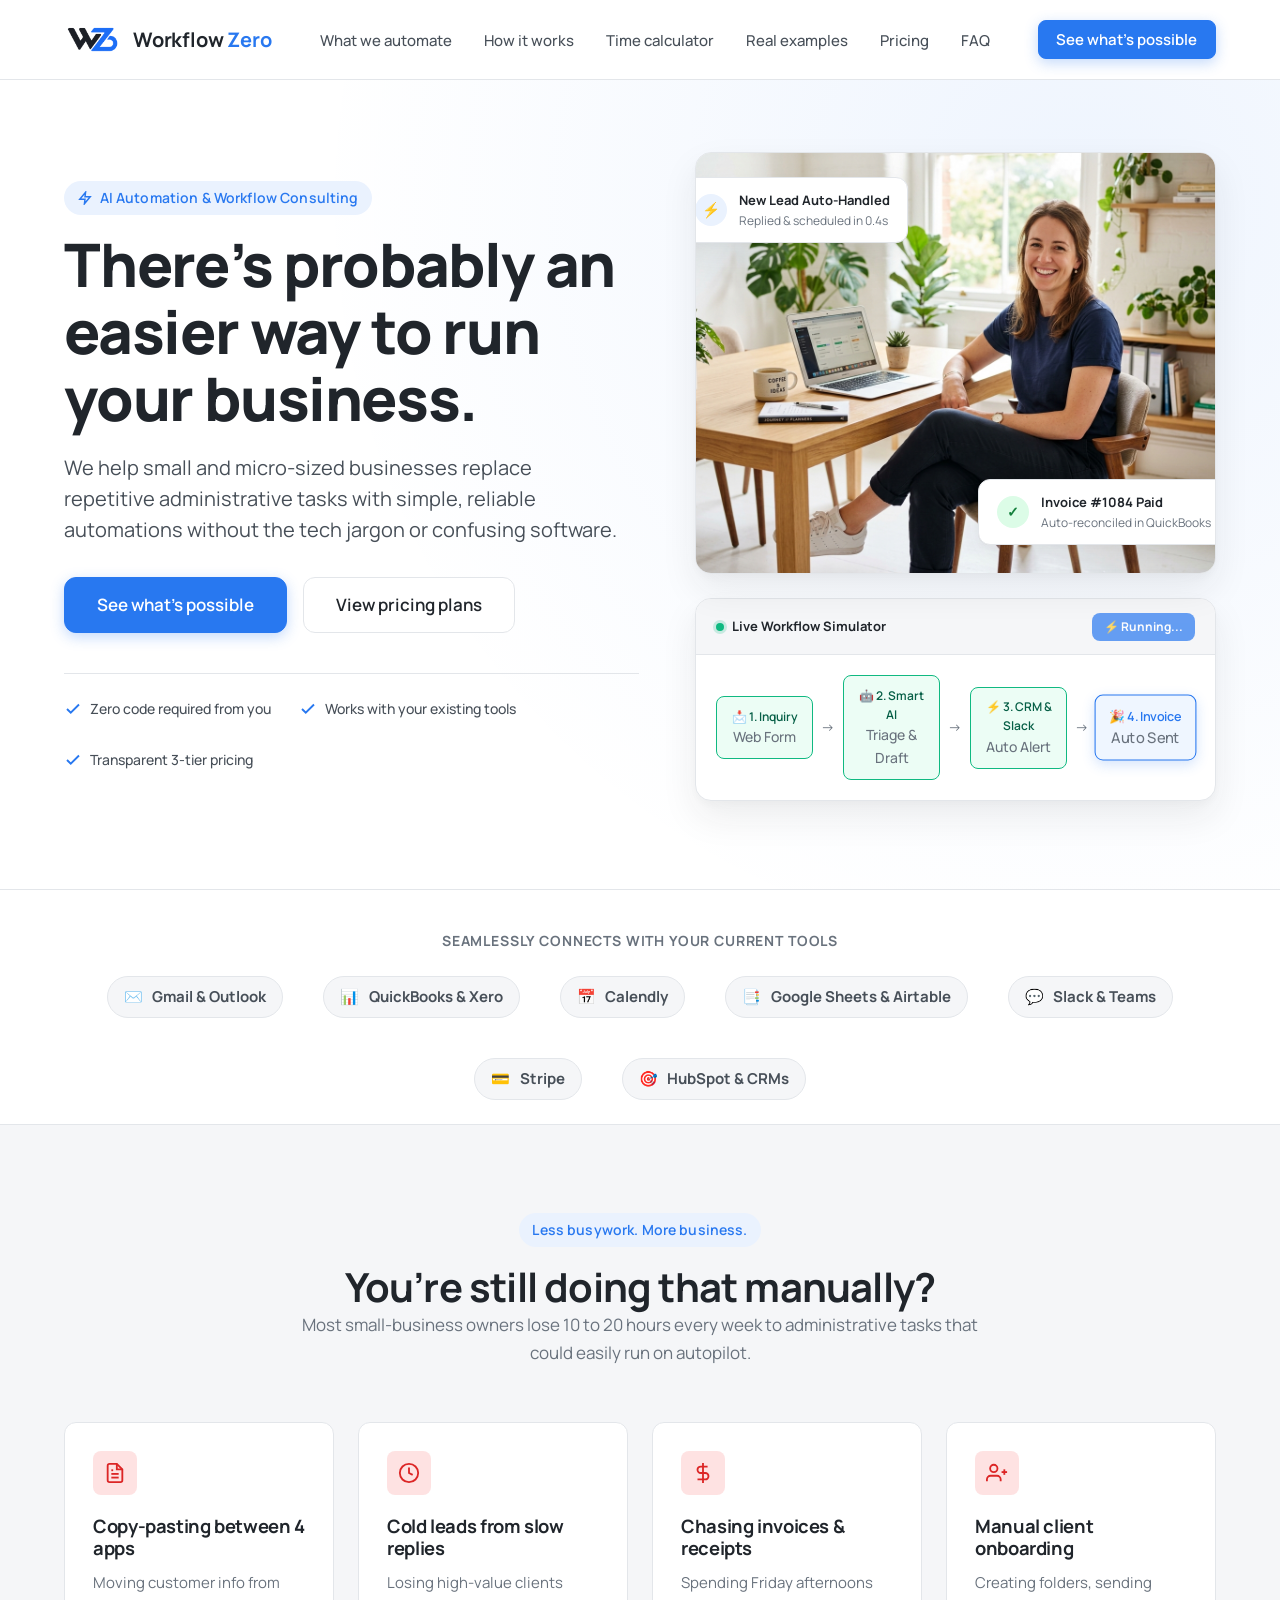
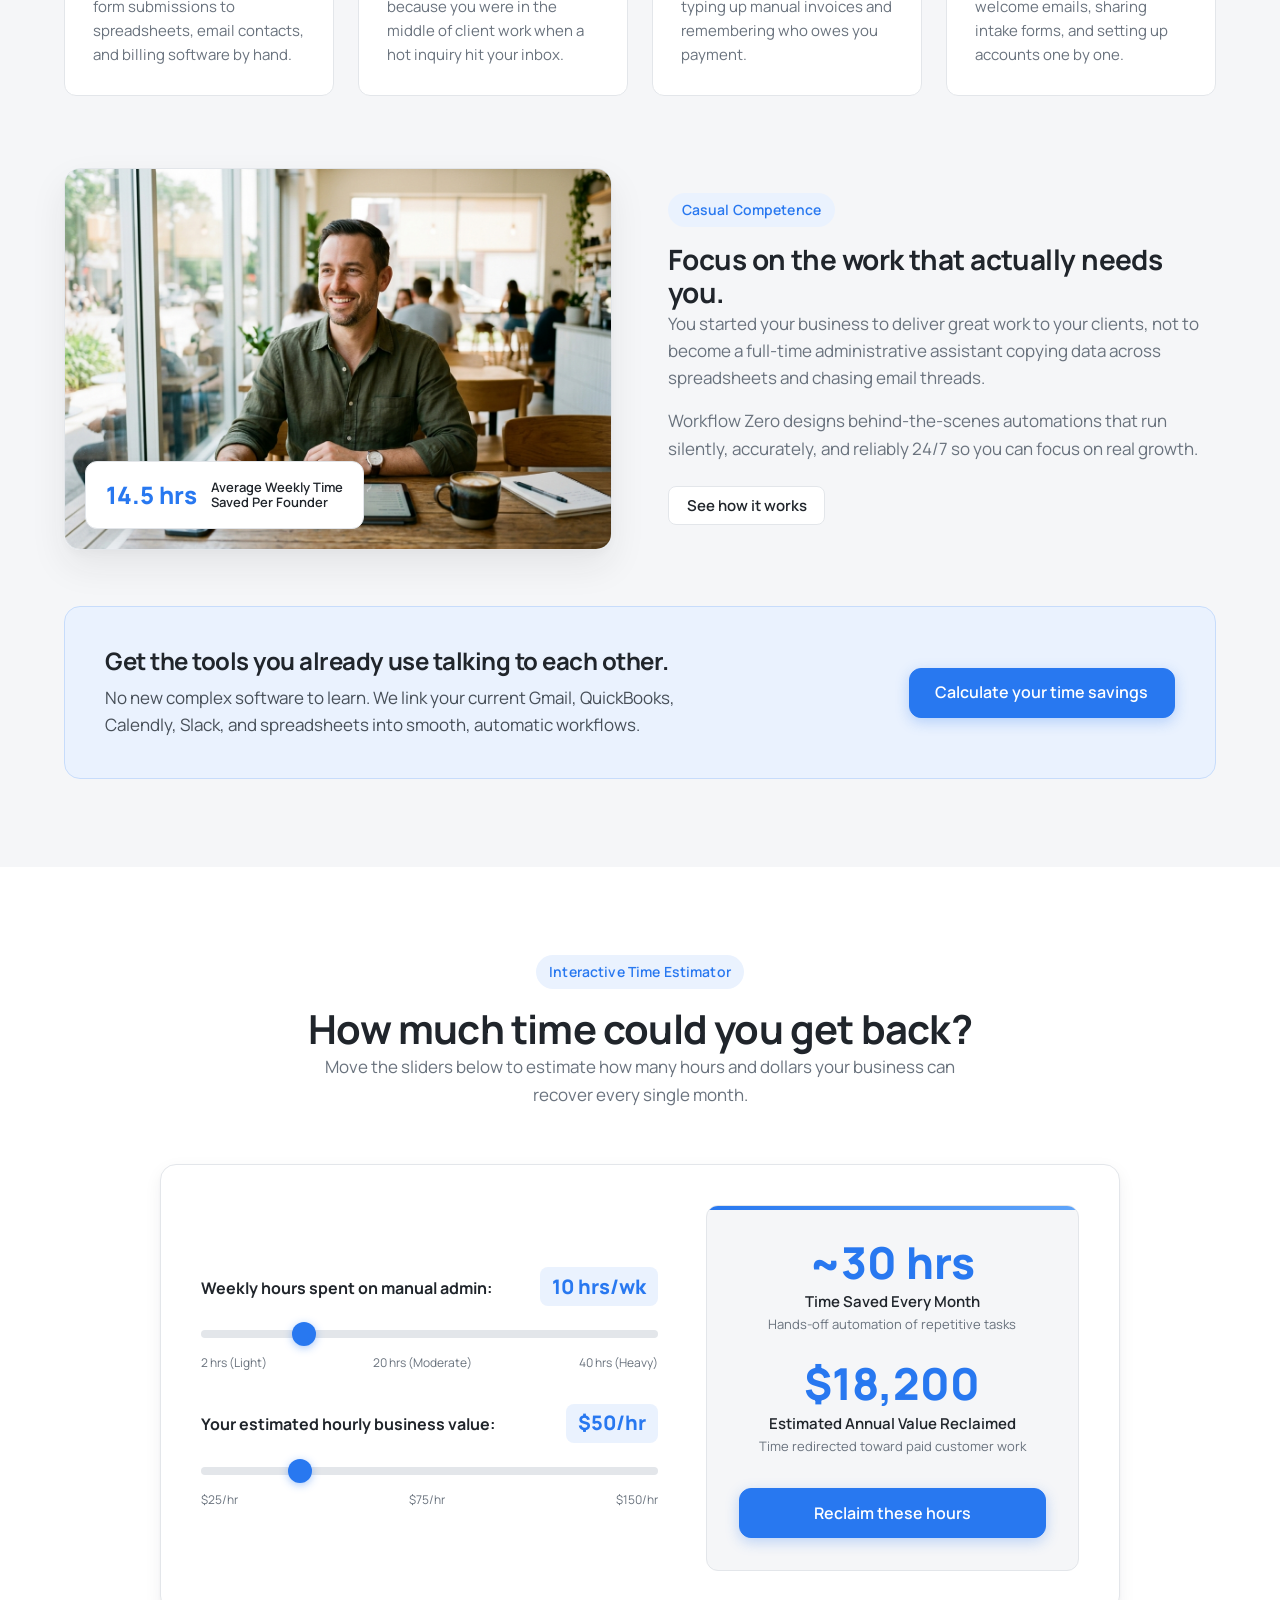
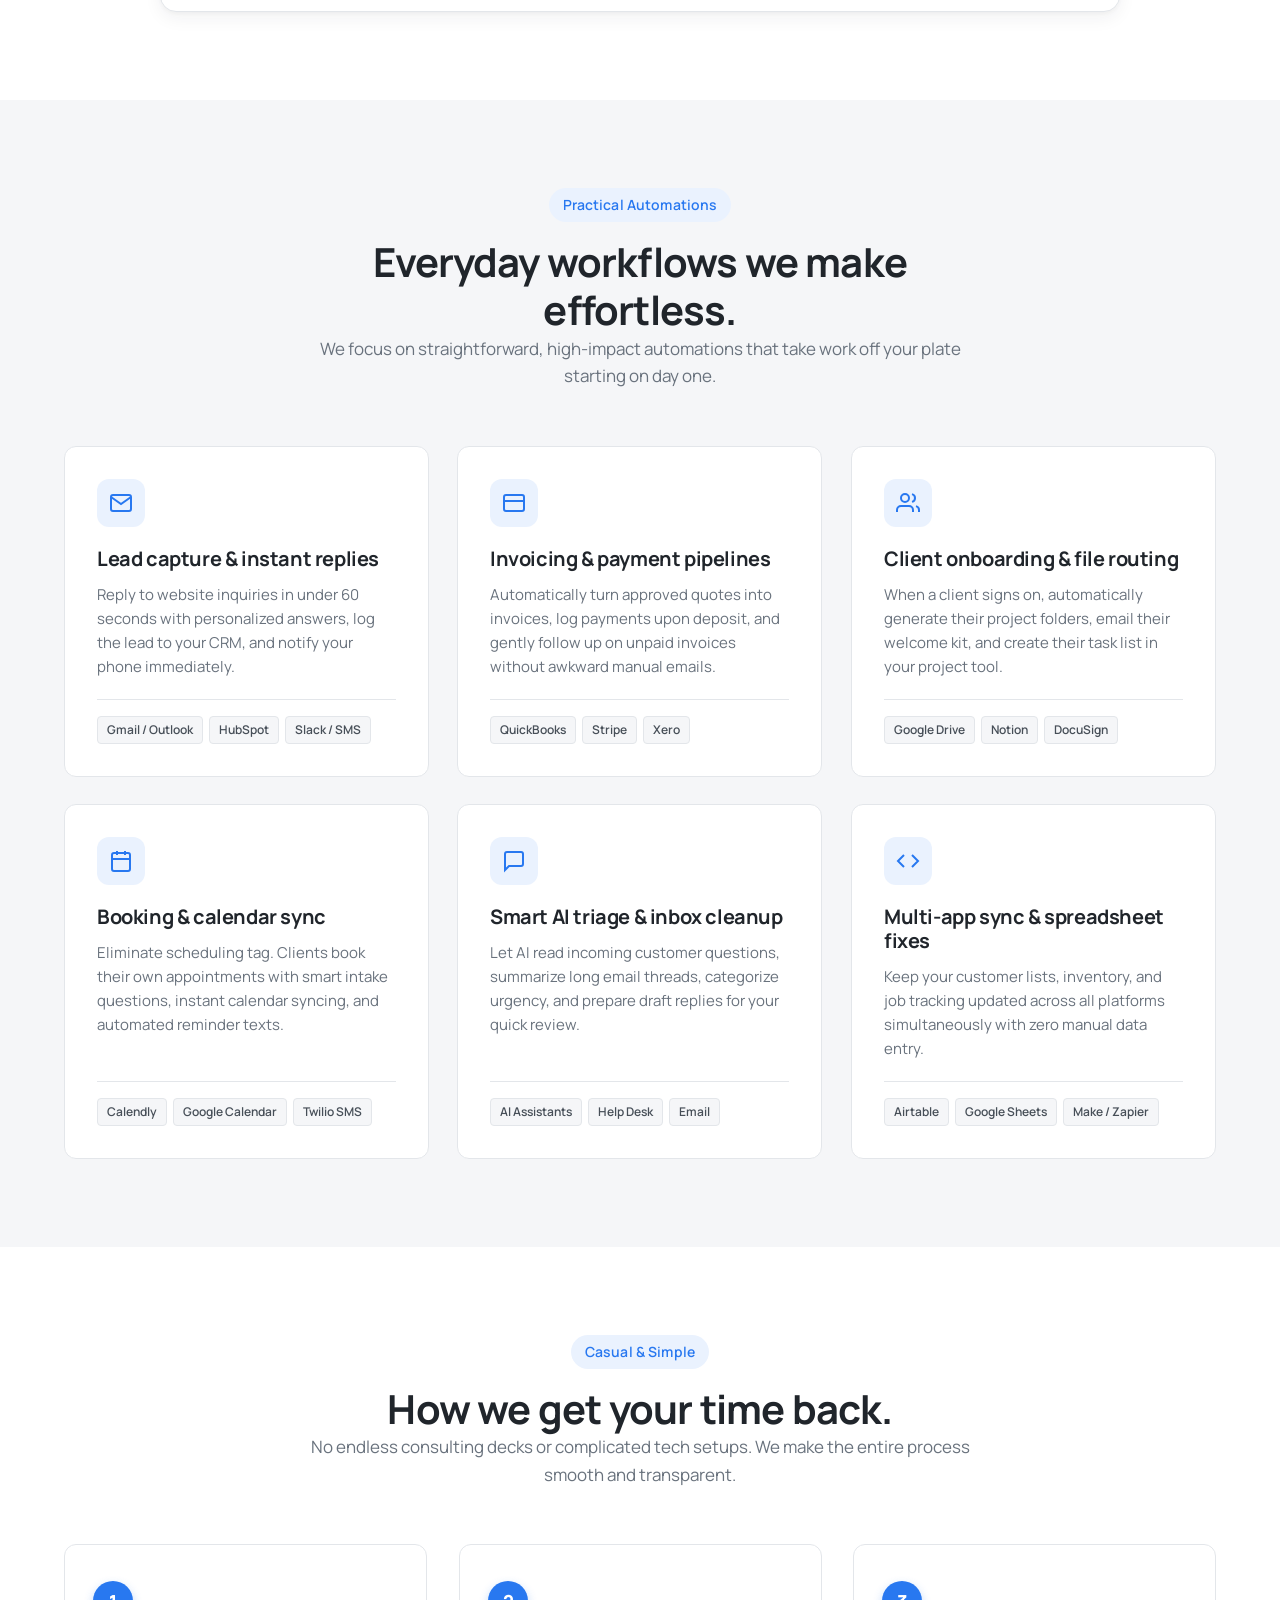
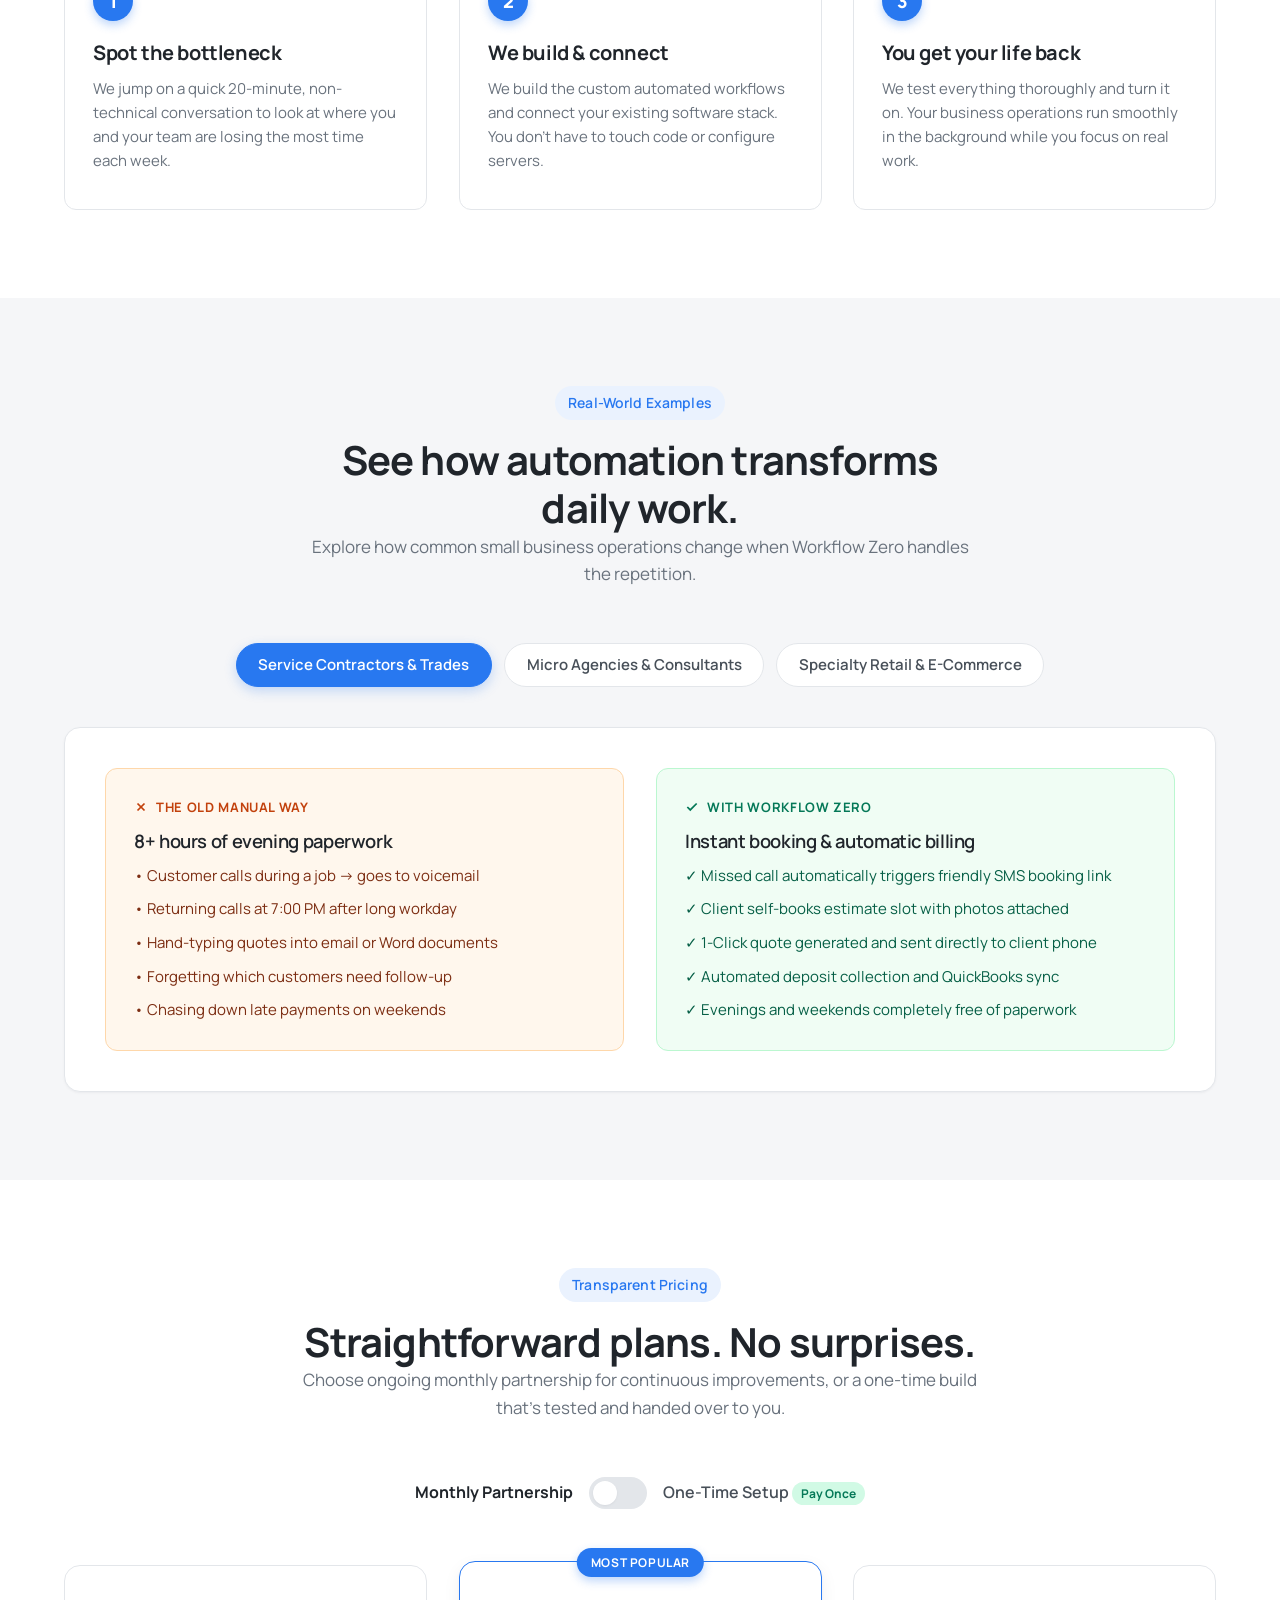
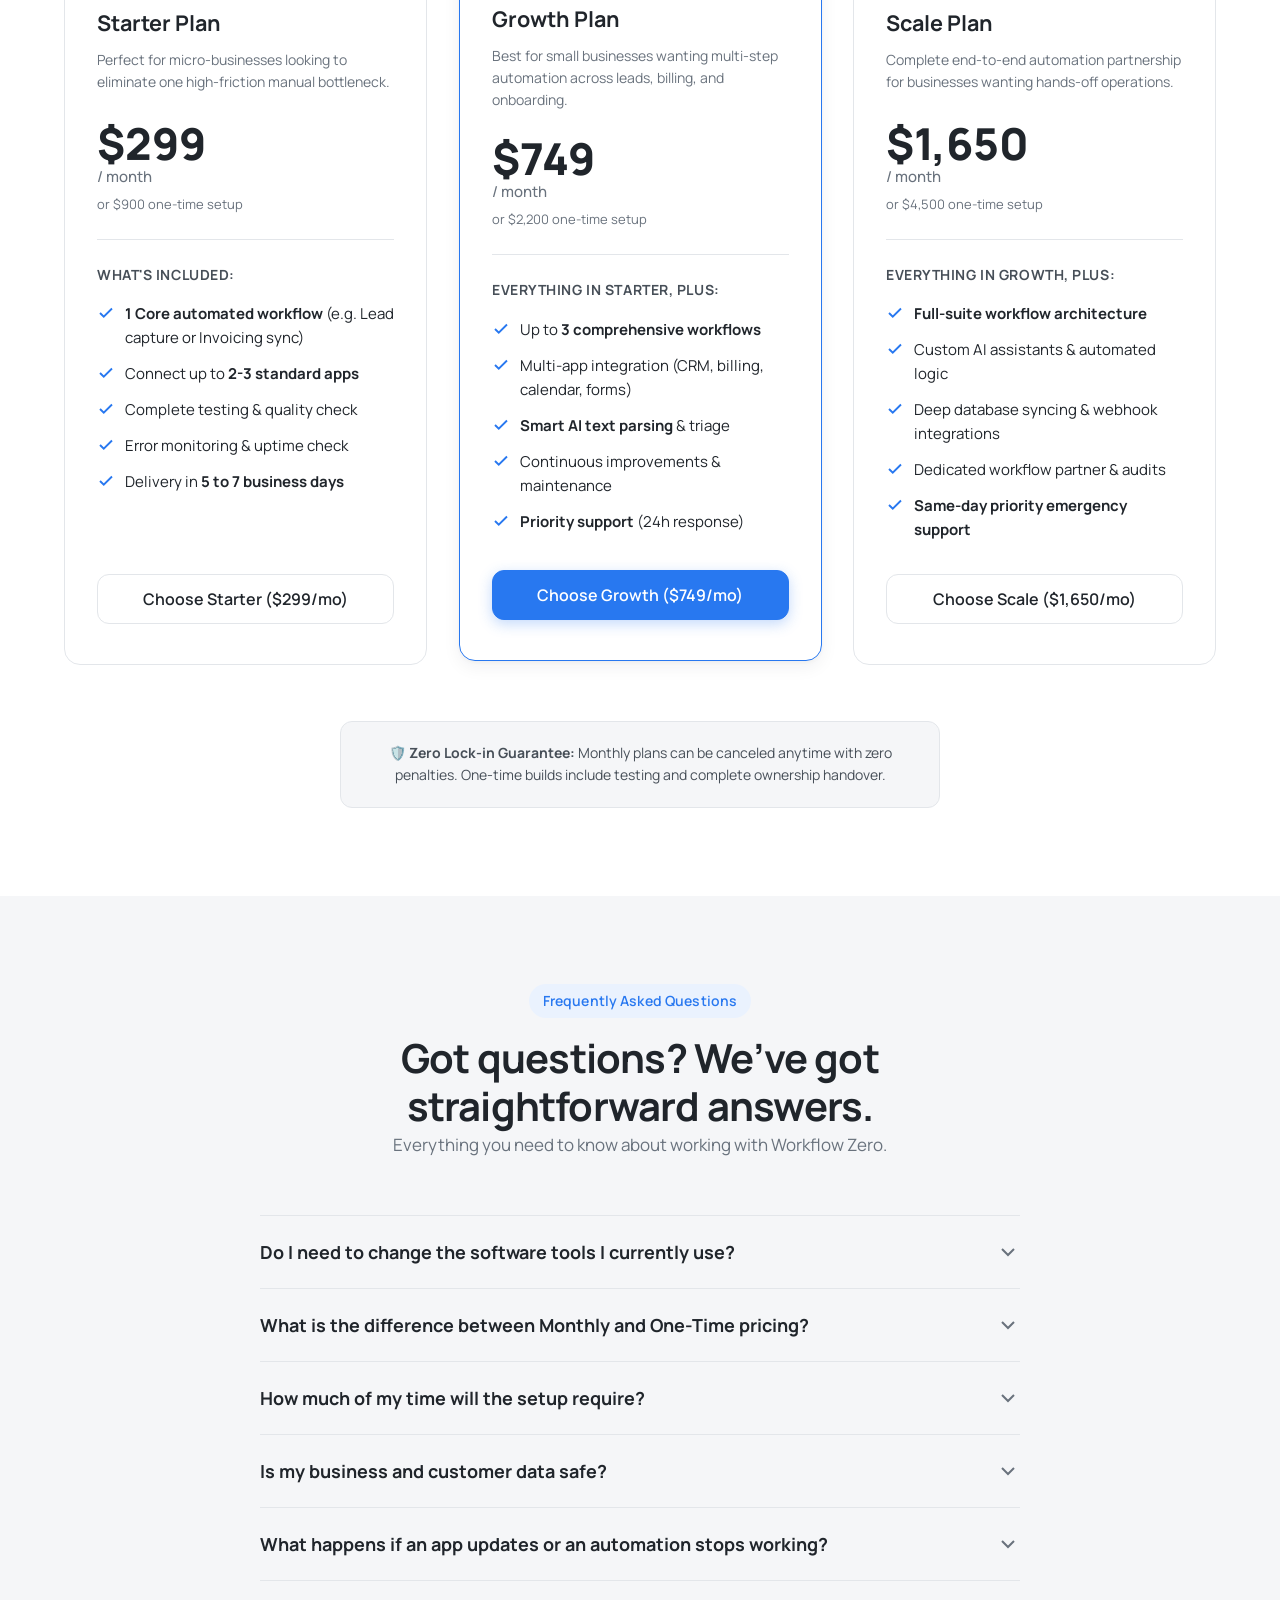
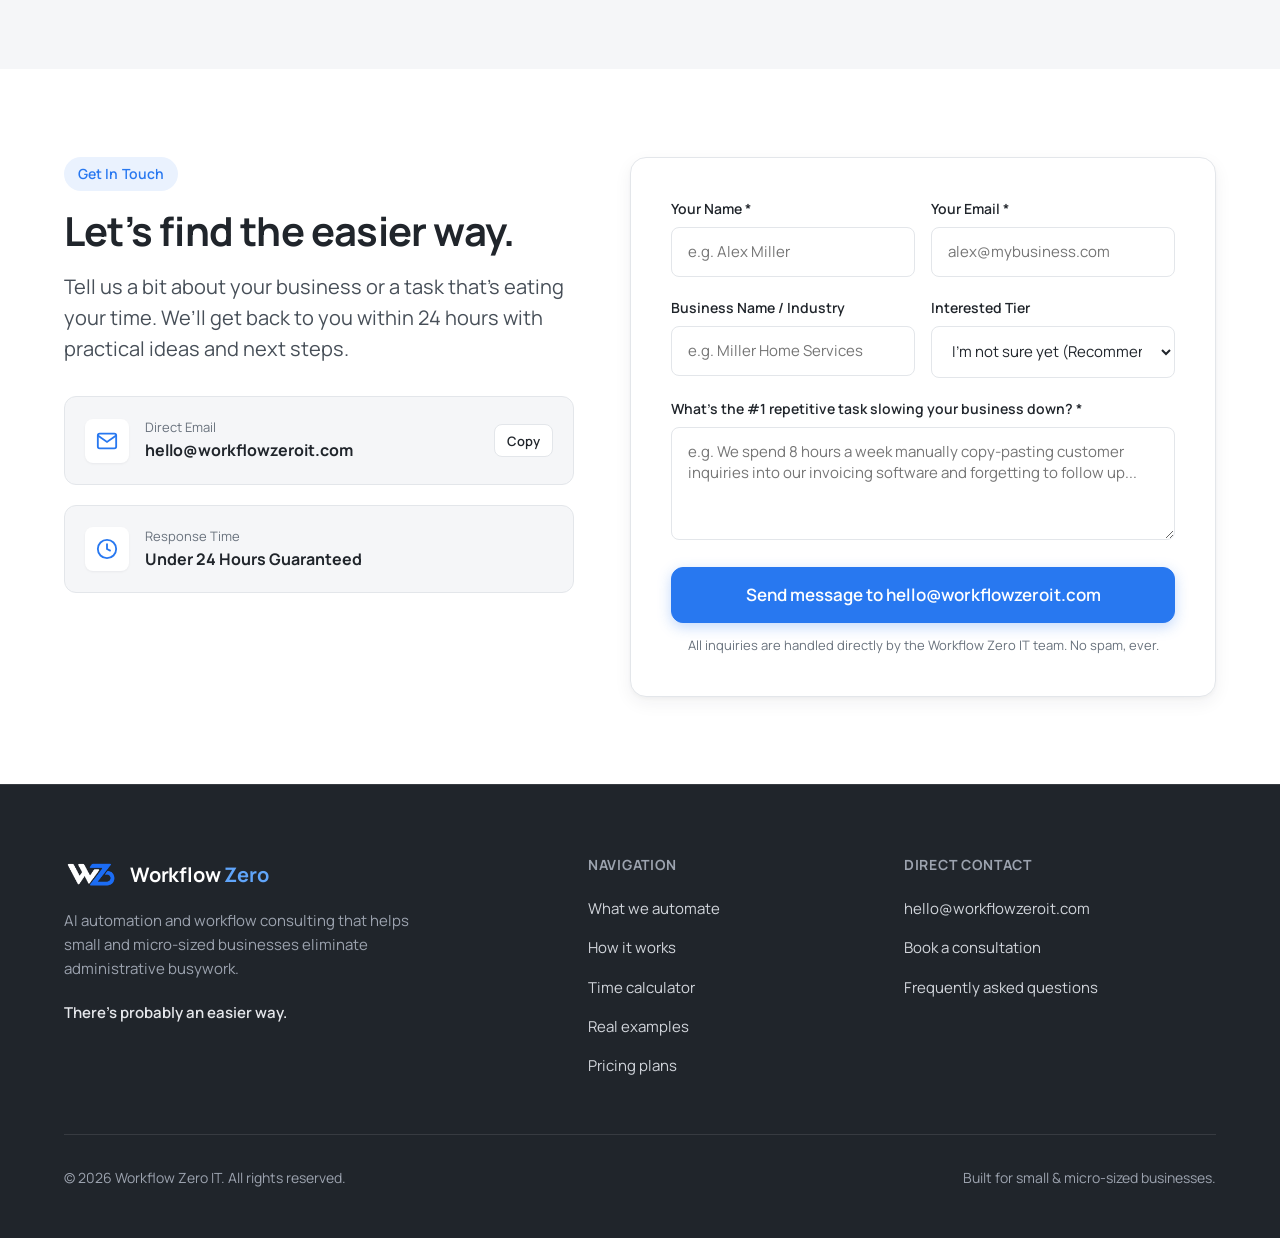
==== commit 7f312e4a: "Add files via upload" ====
--- a/index.html
+++ b/index.html
@@ -1,341 +1,938 @@
-<!doctype html>
+<!DOCTYPE html>
 <html lang="en">
 <head>
-  <meta charset="utf-8">
-  <meta name="viewport" content="width=device-width, initial-scale=1">
-  <meta name="description" content="Workflow Zero IT helps small businesses simplify IT operations, automate repetitive work, and use AI securely.">
-  <title>Workflow Zero IT | Less friction. Better systems.</title>
-  <link rel="stylesheet" href="styles.css">
+  <meta charset="UTF-8">
+  <meta name="viewport" content="width=device-width, initial-scale=1.0">
+  <meta name="description" content="Workflow Zero IT helps small and micro-sized businesses eliminate repetitive administrative busywork with simple, reliable AI and workflow automations.">
+  <meta name="theme-color" content="#2878F0">
+  <title>Workflow Zero | AI Automation & Workflow Consulting for Small Business</title>
+
+  <!-- Google Font: Manrope -->
+  <link rel="preconnect" href="https://fonts.googleapis.com">
+  <link rel="preconnect" href="https://fonts.gstatic.com" crossorigin>
+  <link href="https://fonts.googleapis.com/css2?family=Manrope:wght@400;500;600;700;800&display=swap" rel="stylesheet">
+
+  <!-- Favicon -->
+  <link rel="icon" type="image/png" href="logo.png">
+
+  <!-- Stylesheet -->
+  <link rel="stylesheet" href="css/styles.css">
 </head>
 <body>
+
+  <!-- =========================================================================
+       Header & Navigation
+       ========================================================================= -->
   <header class="site-header">
-    <div class="container nav">
-      <a class="brand" href="index.html" aria-label="Workflow Zero IT home">
-        <img src="assets/workflow-zero-logo.png" alt="Workflow Zero IT logo">
-        <span>Workflow Zero IT</span>
+    <div class="container nav-container">
+      <a href="#" class="brand-logo" aria-label="Workflow Zero Homepage">
+        <img src="logo.png" alt="Workflow Zero Logo" width="48" height="32">
+        <span class="brand-logo-text">Workflow <span>Zero</span></span>
       </a>
-      <button class="menu-toggle" type="button" aria-label="Toggle navigation" aria-expanded="false">
-        <span></span><span></span><span></span>
-      </button>
-      <nav class="nav-links" aria-label="Main navigation">
-        <a href="index.html">Home</a>
-        <a href="services.html">Services</a>
-        <a href="workflow-audit.html">Workflow Audit</a>
-        <a href="about.html">About</a>
-        <a href="pricing.html">Pricing</a>
-        <a href="contact.html">Contact</a>
-        <a class="nav-cta" href="mailto:hello@workflowzeroit.com?subject=Book%20a%20Workflow%20Audit">Book an Audit</a>
+
+      <nav>
+        <ul class="nav-links" id="navLinks">
+          <li><a href="#solutions" class="nav-link">What we automate</a></li>
+          <li><a href="#how-it-works" class="nav-link">How it works</a></li>
+          <li><a href="#calculator" class="nav-link">Time calculator</a></li>
+          <li><a href="#examples" class="nav-link">Real examples</a></li>
+          <li><a href="#pricing" class="nav-link">Pricing</a></li>
+          <li><a href="#faq" class="nav-link">FAQ</a></li>
+        </ul>
       </nav>
+
+      <div class="nav-actions">
+        <a href="#contact" class="btn btn-primary btn-sm">See what's possible</a>
+        <button class="menu-toggle" id="menuToggle" aria-label="Toggle navigation menu" aria-expanded="false">
+          <svg width="24" height="24" viewBox="0 0 24 24" fill="none" stroke="currentColor" stroke-width="2" stroke-linecap="round" stroke-linejoin="round">
+            <line x1="3" y1="12" x2="21" y2="12"></line>
+            <line x1="3" y1="6" x2="21" y2="6"></line>
+            <line x1="3" y1="18" x2="21" y2="18"></line>
+          </svg>
+        </button>
+      </div>
     </div>
   </header>
 
-  <main>
-    <section class="hero">
-      <div class="container hero-grid">
-        <div class="reveal">
-          <p class="eyebrow">Practical IT, automation, and AI</p>
-          <h1>Less friction. Better systems.</h1>
-          <p class="lead">Workflow Zero IT helps small businesses simplify IT operations, automate repetitive work, and use AI securely so your team can spend less time chasing tasks and more time running the business.</p>
-          <div class="hero-actions">
-            <a class="btn primary" href="mailto:hello@workflowzeroit.com?subject=Book%20a%20Workflow%20Audit">Book a Workflow Audit</a>
-            <a class="btn ghost" href="#how-it-works">See How It Works</a>
-          </div>
-          <p class="microcopy">Built for small businesses that need clarity, useful systems, and fewer manual steps.</p>
-        </div>
-        <div class="hero-panel reveal" aria-label="Animated workflow system illustration">
-          <div class="pipeline-scene" aria-hidden="true">
-            <div class="pipeline-topline">
-              <span>Workflow cleanup</span>
-              <strong>Live automation map</strong>
-            </div>
-            <div class="pipeline-flow" data-pipeline>
-              <span class="pipeline-beam beam-a"></span>
-              <span class="pipeline-beam beam-b"></span>
-              <span class="pipeline-beam beam-c"></span>
-              <span class="pipeline-beam beam-d"></span>
-              <span class="pipeline-pulse pulse-a"></span>
-              <span class="pipeline-pulse pulse-b"></span>
-              <span class="pipeline-pulse pulse-c"></span>
-              <span class="pipeline-pulse pulse-d"></span>
-              <div class="pipeline-stage stage-intake is-active" data-pipeline-stage>
-                <span>01</span>
-                <strong>Intake</strong>
-                <small>New request</small>
-                <em>forms / email / notes</em>
-              </div>
-              <div class="pipeline-stage stage-clean" data-pipeline-stage>
-                <span>02</span>
-                <strong>Clean Data</strong>
-                <small>Fields normalized</small>
-                <em>dedupe / tag / file</em>
-              </div>
-              <div class="pipeline-stage stage-ai" data-pipeline-stage>
-                <span>03</span>
-                <strong>AI Assist</strong>
-                <small>Summary ready</small>
-                <em>draft / classify / explain</em>
-              </div>
-              <div class="pipeline-stage stage-tasks" data-pipeline-stage>
-                <span>04</span>
-                <strong>Tasks</strong>
-                <small>Auto-routed</small>
-                <em>owner / due date / alert</em>
-              </div>
-              <div class="pipeline-stage stage-reports" data-pipeline-stage>
-                <span>05</span>
-                <strong>Reports</strong>
-                <small>Signal surfaced</small>
-                <em>status / blockers / next</em>
-              </div>
-            </div>
-            <div class="pipeline-status">
-              <span>New request</span>
-              <span>Auto-routed</span>
-              <span>Summary ready</span>
-              <span>Reminder set</span>
-            </div>
-          </div>
-          <div class="hero-stats">
-            <div class="stat"><strong>01</strong><span>Map messy intake</span></div>
-            <div class="stat"><strong>02</strong><span>Route the work</span></div>
-            <div class="stat"><strong>03</strong><span>Report what matters</span></div>
-          </div>
-        </div>
-      </div>
-      <a class="hero-next" href="#problem">Start the cleanup</a>
-    </section>
-
-    <section id="problem" class="white-section">
-      <div class="container problem-band">
-        <div class="section-header reveal">
-          <p class="eyebrow">The real issue</p>
-          <h2>Your business should not run on copy-paste, sticky notes, and crossed fingers.</h2>
-          <p class="section-lead">Most small businesses do not have a technology problem. They have a workflow problem.</p>
-        </div>
-        <div class="reveal">
-          <p>The same information gets typed into multiple systems. Follow-ups depend on someone remembering. Onboarding takes too long. Files live in random folders. AI tools are being used without real standards.</p>
-          <p class="section-lead">Workflow Zero IT looks at how your team actually works, identifies the friction points, and builds simple systems that reduce manual effort.</p>
-          <div class="pain-grid">
-            <div class="pain-chip">Manual data entry</div>
-            <div class="pain-chip">Missed follow-ups</div>
-            <div class="pain-chip">Messy onboarding</div>
-            <div class="pain-chip">Disconnected apps</div>
-            <div class="pain-chip">Low visibility</div>
-            <div class="pain-chip">AI without guardrails</div>
-          </div>
-        </div>
-      </div>
-    </section>
-
-    <section class="light-section">
-      <div class="container split-grid">
-        <div class="reveal">
-          <p class="eyebrow">The fix</p>
-          <h2>We remove the busywork from your business operations.</h2>
-          <p class="section-lead">Workflow Zero IT sits at the intersection of IT support, workflow automation, and practical AI.</p>
-          <p class="section-lead">Whether you need better onboarding, automated reminders, smarter reporting, AI-assisted workflows, Microsoft 365 support, remote troubleshooting, or security cleanup, we build solutions that are simple, secure, and useful.</p>
-          <div class="promise">Fewer manual steps. Fewer missed details. Better systems.</div>
-        </div>
-        <div class="grid-2 reveal">
-          <div class="card"><h3>Cleaner tools</h3><p>Organize access, accounts, files, groups, and support processes.</p></div>
-          <div class="card"><h3>Fewer handoffs</h3><p>Move information from forms, email, spreadsheets, and apps automatically.</p></div>
-          <div class="card"><h3>Safer AI</h3><p>Introduce AI with clear workflows, standards, and data awareness.</p></div>
-          <div class="card"><h3>Useful docs</h3><p>Create SOPs and handoffs your team can actually maintain.</p></div>
-        </div>
-      </div>
-    </section>
-
-    <section class="white-section">
-      <div class="container">
-        <div class="section-header center reveal">
-          <p class="eyebrow">Services</p>
-          <h2>What we help you improve</h2>
-          <p class="section-lead">Practical support for the systems, workflows, and AI habits your business already depends on.</p>
-        </div>
-        <div class="grid-3">
-          <article class="service-card reveal">
-            <h3>IT Operations</h3>
-            <p>Improve user access, onboarding, offboarding, documentation, Microsoft 365 setup, remote troubleshooting, patch compliance, vulnerability remediation, and internal support processes.</p>
-            <ul class="check-list">
-              <li>Access and permission cleanup</li>
-              <li>Remote troubleshooting and support</li>
-              <li>Patch compliance and vulnerability remediation</li>
-            </ul>
-          </article>
-          <article class="service-card reveal">
-            <h3>Workflow Automation</h3>
-            <p>Connect forms, email, spreadsheets, CRMs, calendars, documents, and apps so information moves without constant manual effort.</p>
-            <ul class="check-list">
-              <li>Lead intake automation</li>
-              <li>Follow-up reminders</li>
-              <li>Approval and routing workflows</li>
-            </ul>
-          </article>
-          <article class="service-card reveal">
-            <h3>Practical AI</h3>
-            <p>Use AI where it actually helps, with prompt libraries, internal assistants, practical guardrails, and safer workflow design.</p>
-            <ul class="check-list">
-              <li>Email and request summaries</li>
-              <li>SOP generation support</li>
-              <li>AI usage guidelines</li>
-            </ul>
-          </article>
-        </div>
-        <div class="cta-row">
-          <a class="btn primary" href="services.html">Explore Services</a>
-          <a class="btn secondary" href="pricing.html">View Pricing</a>
-        </div>
-      </div>
-    </section>
-
-    <section id="how-it-works" class="dark-section">
-      <div class="container">
-        <div class="section-header center reveal">
-          <p class="eyebrow">Process</p>
-          <h2>A simple process built around your business</h2>
-        </div>
-        <div class="grid-4">
-          <div class="process-step reveal"><span class="step-number">1</span><h3>Discover</h3><p>We review your tools, workflows, repetitive tasks, communication habits, and bottlenecks.</p></div>
-          <div class="process-step reveal"><span class="step-number">2</span><h3>Simplify</h3><p>We identify what can be cleaned up, removed, standardized, or automated.</p></div>
-          <div class="process-step reveal"><span class="step-number">3</span><h3>Build</h3><p>We implement useful workflows, automations, AI solutions, documentation, and IT improvements.</p></div>
-          <div class="process-step reveal"><span class="step-number">4</span><h3>Support</h3><p>We monitor, refine, and improve your systems as your business grows.</p></div>
-        </div>
-      </div>
-    </section>
-
-    <section class="dark-section">
-      <div class="container audit-panel reveal">
-        <div>
-          <p class="eyebrow">Best first step</p>
-          <h2>Start with a Workflow Audit</h2>
-          <p class="section-lead">Before building anything, we find out where your business is losing time. You get a clear view of the bottlenecks, automation opportunities, AI risks, and quick wins.</p>
-          <div class="cta-row">
-            <a class="btn primary" href="mailto:hello@workflowzeroit.com?subject=Book%20a%20Workflow%20Audit">Book a Workflow Audit</a>
-            <a class="btn ghost" href="workflow-audit.html">Audit Details</a>
-          </div>
-        </div>
-        <ul class="check-list">
-          <li>Workflow review session</li>
-          <li>Current tool and process assessment</li>
-          <li>Automation opportunity list</li>
-          <li>AI usage and risk review</li>
-          <li>IT operations recommendations</li>
-          <li>Quick-win roadmap</li>
-        </ul>
-      </div>
-    </section>
-
-    <section class="white-section">
-      <div class="container">
-        <div class="section-header center reveal">
-          <p class="eyebrow">Use cases</p>
-          <h2>Real problems we can help solve</h2>
-        </div>
-        <div class="grid-3">
-          <div class="use-card reveal"><strong>Lead Follow-Up</strong><p>Capture a new lead, update a tracker or CRM, notify the owner, draft a reply, and create a reminder automatically.</p></div>
-          <div class="use-card reveal"><strong>Employee Onboarding</strong><p>Create checklists, assign setup tasks, send required documents, and remind managers until everything is complete.</p></div>
-          <div class="use-card reveal"><strong>Document Reminders</strong><p>Trigger reminders for missing documents so staff do not have to chase the same information repeatedly.</p></div>
-          <div class="use-card reveal"><strong>Weekly Operations Report</strong><p>Summarize activity, pending tasks, bottlenecks, and next steps from tickets, forms, spreadsheets, or CRMs.</p></div>
-          <div class="use-card reveal"><strong>AI-Assisted Admin</strong><p>Draft emails, summarize requests, clean notes, generate SOPs, and organize information inside clear workflows.</p></div>
-          <div class="use-card reveal"><strong>Access Cleanup</strong><p>Make accounts, shared mailboxes, groups, permissions, and documentation easier to understand and maintain.</p></div>
-        </div>
-      </div>
-    </section>
-
-    <section class="light-section">
-      <div class="container split-grid">
-        <div class="reveal">
-          <p class="eyebrow">Small teams</p>
-          <h2>Built for small teams that need better systems</h2>
-          <p class="section-lead">Workflow Zero IT works best with businesses that rely on admin-heavy processes, follow-ups, documentation, scheduling, and customer communication.</p>
-        </div>
-        <div class="industries reveal">
-          <span class="industry-pill">Healthcare staffing</span>
-          <span class="industry-pill">Local service businesses</span>
-          <span class="industry-pill">Professional offices</span>
-          <span class="industry-pill">Schools and sports programs</span>
-          <span class="industry-pill">Real estate teams</span>
-          <span class="industry-pill">Medical and wellness offices</span>
-          <span class="industry-pill">Microsoft 365 teams</span>
-          <span class="industry-pill">Remote-first teams</span>
-        </div>
-      </div>
-    </section>
-
-    <section class="white-section">
-      <div class="container grid-2">
-        <div class="card reveal">
-          <p class="eyebrow">Differentiator</p>
-          <h2>Not just IT support. Better operations.</h2>
-          <p>Traditional IT support keeps the lights on. Workflow Zero IT helps the business run better by simplifying how your existing tools work together.</p>
-          <div class="promise">Most IT providers keep businesses running. Workflow Zero IT helps businesses run smoother.</div>
-        </div>
-        <div class="card reveal">
-          <p class="eyebrow">Trust</p>
-          <h2>Automation and AI should make your business safer, not messier.</h2>
-          <ul class="check-list">
-            <li>Security-conscious workflow design</li>
-            <li>Least-privilege access mindset</li>
-            <li>Patch compliance awareness</li>
-            <li>Vulnerability remediation planning</li>
-            <li>Clear documentation</li>
-            <li>Practical AI guardrails</li>
-            <li>Solutions your team can maintain</li>
+  <!-- =========================================================================
+       Hero Section with Media Showcase & Live Interactive Simulator
+       ========================================================================= -->
+  <section class="hero-section">
+    <div class="container">
+      <div class="hero-grid">
+        <div class="hero-content reveal">
+          <div class="eyebrow">
+            <svg width="14" height="14" viewBox="0 0 24 24" fill="none" stroke="currentColor" stroke-width="2.5"><path d="M13 2L3 14h9l-1 8 10-12h-9l1-8z"/></svg>
+            AI Automation &amp; Workflow Consulting
+          </div>
+          <h1>There’s probably an easier way to run your business.</h1>
+          <p class="text-lead">
+            We help small and micro-sized businesses replace repetitive administrative tasks with simple, reliable automations without the tech jargon or confusing software.
+          </p>
+          <div class="hero-buttons">
+            <a href="#contact" class="btn btn-primary btn-lg">See what’s possible</a>
+            <a href="#pricing" class="btn btn-secondary btn-lg">View pricing plans</a>
+          </div>
+          <div class="hero-trust">
+            <div class="trust-item">
+              <svg width="18" height="18" viewBox="0 0 24 24" fill="none" stroke="currentColor" stroke-width="2.5"><polyline points="20 6 9 17 4 12"></polyline></svg>
+              <span>Zero code required from you</span>
+            </div>
+            <div class="trust-item">
+              <svg width="18" height="18" viewBox="0 0 24 24" fill="none" stroke="currentColor" stroke-width="2.5"><polyline points="20 6 9 17 4 12"></polyline></svg>
+              <span>Works with your existing tools</span>
+            </div>
+            <div class="trust-item">
+              <svg width="18" height="18" viewBox="0 0 24 24" fill="none" stroke="currentColor" stroke-width="2.5"><polyline points="20 6 9 17 4 12"></polyline></svg>
+              <span>Transparent 3-tier pricing</span>
+            </div>
+          </div>
+        </div>
+
+        <!-- Hero Media & Interactive Showcase -->
+        <div class="hero-showcase reveal reveal-delay-2">
+          <div class="hero-image-wrap">
+            <img src="assets/hero_business.jpg" alt="Small business owner enjoying calm, automated operations" width="600" height="420" loading="eager">
+            
+            <!-- Floating Live Automation Badges -->
+            <div class="floating-badge floating-badge-1">
+              <div class="badge-icon badge-icon-blue">⚡</div>
+              <div>
+                <div class="badge-title">New Lead Auto-Handled</div>
+                <div class="badge-sub">Replied &amp; scheduled in 0.4s</div>
+              </div>
+            </div>
+
+            <div class="floating-badge floating-badge-2">
+              <div class="badge-icon badge-icon-green">✓</div>
+              <div>
+                <div class="badge-title">Invoice #1084 Paid</div>
+                <div class="badge-sub">Auto-reconciled in QuickBooks</div>
+              </div>
+            </div>
+          </div>
+
+          <!-- Interactive Live Simulator -->
+          <div class="live-simulator-card">
+            <div class="sim-header">
+              <div class="sim-title">
+                <span class="sim-status-dot"></span>
+                <span>Live Workflow Simulator</span>
+              </div>
+              <button type="button" class="sim-btn-play" id="simPlayBtn" aria-label="Simulate Live Workflow">
+                ▶ Run Test Flow
+              </button>
+            </div>
+            <div class="sim-body">
+              <div class="sim-pipeline">
+                <div class="sim-node" id="simNode1">
+                  <div>📩 1. Inquiry</div>
+                  <span class="text-small text-slate">Web Form</span>
+                </div>
+                <div class="sim-arrow">→</div>
+                <div class="sim-node" id="simNode2">
+                  <div>🤖 2. Smart AI</div>
+                  <span class="text-small text-slate">Triage &amp; Draft</span>
+                </div>
+                <div class="sim-arrow">→</div>
+                <div class="sim-node" id="simNode3">
+                  <div>⚡ 3. CRM &amp; Slack</div>
+                  <span class="text-small text-slate">Auto Alert</span>
+                </div>
+                <div class="sim-arrow">→</div>
+                <div class="sim-node" id="simNode4">
+                  <div>🎉 4. Invoice</div>
+                  <span class="text-small text-slate">Auto Sent</span>
+                </div>
+              </div>
+            </div>
+          </div>
+        </div>
+      </div>
+    </div>
+  </section>
+
+  <!-- =========================================================================
+       Tool Integrations Strip
+       ========================================================================= -->
+  <div class="tools-ticker-wrap">
+    <div class="container">
+      <div class="tools-ticker-title">Seamlessly connects with your current tools</div>
+      <div class="tools-grid reveal">
+        <div class="tool-item"><span>✉️</span> Gmail &amp; Outlook</div>
+        <div class="tool-item"><span>📊</span> QuickBooks &amp; Xero</div>
+        <div class="tool-item"><span>📅</span> Calendly</div>
+        <div class="tool-item"><span>📑</span> Google Sheets &amp; Airtable</div>
+        <div class="tool-item"><span>💬</span> Slack &amp; Teams</div>
+        <div class="tool-item"><span>💳</span> Stripe</div>
+        <div class="tool-item"><span>🎯</span> HubSpot &amp; CRMs</div>
+      </div>
+    </div>
+  </div>
+
+  <!-- =========================================================================
+       Problem Section ("You're still doing that manually?")
+       ========================================================================= -->
+  <section class="section section-alt">
+    <div class="container">
+      <div class="section-header reveal">
+        <div class="eyebrow">Less busywork. More business.</div>
+        <h2>You’re still doing that manually?</h2>
+        <p class="text-slate">
+          Most small-business owners lose 10 to 20 hours every week to administrative tasks that could easily run on autopilot.
+        </p>
+      </div>
+
+      <div class="problem-grid">
+        <div class="problem-card reveal reveal-delay-1">
+          <div class="problem-icon-wrapper">
+            <svg width="22" height="22" viewBox="0 0 24 24" fill="none" stroke="currentColor" stroke-width="2"><path d="M14 2H6a2 2 0 0 0-2 2v16a2 2 0 0 0 2 2h12a2 2 0 0 0 2-2V8z"></path><polyline points="14 2 14 8 20 8"></polyline><line x1="16" y1="13" x2="8" y2="13"></line><line x1="16" y1="17" x2="8" y2="17"></line><polyline points="10 9 9 9 8 9"></polyline></svg>
+          </div>
+          <h3>Copy-pasting between 4 apps</h3>
+          <p>Moving customer info from form submissions to spreadsheets, email contacts, and billing software by hand.</p>
+        </div>
+
+        <div class="problem-card reveal reveal-delay-2">
+          <div class="problem-icon-wrapper">
+            <svg width="22" height="22" viewBox="0 0 24 24" fill="none" stroke="currentColor" stroke-width="2"><circle cx="12" cy="12" r="10"></circle><polyline points="12 6 12 12 16 14"></polyline></svg>
+          </div>
+          <h3>Cold leads from slow replies</h3>
+          <p>Losing high-value clients because you were in the middle of client work when a hot inquiry hit your inbox.</p>
+        </div>
+
+        <div class="problem-card reveal reveal-delay-3">
+          <div class="problem-icon-wrapper">
+            <svg width="22" height="22" viewBox="0 0 24 24" fill="none" stroke="currentColor" stroke-width="2"><line x1="12" y1="1" x2="12" y2="23"></line><path d="M17 5H9.5a3.5 3.5 0 0 0 0 7h5a3.5 3.5 0 0 1 0 7H6"></path></svg>
+          </div>
+          <h3>Chasing invoices &amp; receipts</h3>
+          <p>Spending Friday afternoons typing up manual invoices and remembering who owes you payment.</p>
+        </div>
+
+        <div class="problem-card reveal reveal-delay-4">
+          <div class="problem-icon-wrapper">
+            <svg width="22" height="22" viewBox="0 0 24 24" fill="none" stroke="currentColor" stroke-width="2"><path d="M16 21v-2a4 4 0 0 0-4-4H5a4 4 0 0 0-4 4v2"></path><circle cx="8.5" cy="7" r="4"></circle><line x1="20" y1="8" x2="20" y2="14"></line><line x1="23" y1="11" x2="17" y2="11"></line></svg>
+          </div>
+          <h3>Manual client onboarding</h3>
+          <p>Creating folders, sending welcome emails, sharing intake forms, and setting up accounts one by one.</p>
+        </div>
+      </div>
+
+      <!-- Split Story Feature Box -->
+      <div class="story-grid reveal">
+        <div class="story-image-wrap">
+          <img src="assets/founder_working.jpg" alt="Business consultant working comfortably without busywork" width="560" height="380" loading="lazy">
+          <div class="story-badge">
+            <div class="story-badge-val">14.5 hrs</div>
+            <div class="story-badge-txt">Average Weekly Time<br>Saved Per Founder</div>
+          </div>
+        </div>
+
+        <div class="story-content">
+          <div class="eyebrow">Casual Competence</div>
+          <h3>Focus on the work that actually needs you.</h3>
+          <p class="text-slate">
+            You started your business to deliver great work to your clients, not to become a full-time administrative assistant copying data across spreadsheets and chasing email threads.
+          </p>
+          <p class="text-slate">
+            Workflow Zero designs behind-the-scenes automations that run silently, accurately, and reliably 24/7 so you can focus on real growth.
+          </p>
+          <a href="#how-it-works" class="btn btn-secondary btn-sm" style="margin-top: 0.5rem;">See how it works</a>
+        </div>
+      </div>
+
+      <div class="value-banner reveal">
+        <div class="value-banner-text">
+          <h3>Get the tools you already use talking to each other.</h3>
+          <p>No new complex software to learn. We link your current Gmail, QuickBooks, Calendly, Slack, and spreadsheets into smooth, automatic workflows.</p>
+        </div>
+        <a href="#calculator" class="btn btn-primary" style="flex-shrink: 0;">Calculate your time savings</a>
+      </div>
+    </div>
+  </section>
+
+  <!-- =========================================================================
+       Interactive ROI & Time Calculator
+       ========================================================================= -->
+  <section class="section" id="calculator">
+    <div class="container">
+      <div class="section-header reveal">
+        <div class="eyebrow">Interactive Time Estimator</div>
+        <h2>How much time could you get back?</h2>
+        <p class="text-slate">
+          Move the sliders below to estimate how many hours and dollars your business can recover every single month.
+        </p>
+      </div>
+
+      <div class="calc-container reveal">
+        <div class="calc-grid">
+          <div class="calc-controls">
+            <div class="calc-input-group">
+              <div class="calc-label-row">
+                <label for="calcHours">Weekly hours spent on manual admin:</label>
+                <span class="calc-badge-val" id="calcHoursVal">10 hrs/wk</span>
+              </div>
+              <input type="range" id="calcHours" class="range-slider" min="2" max="40" step="1" value="10" aria-label="Weekly hours spent on admin">
+              <div class="calc-ticks">
+                <span>2 hrs (Light)</span>
+                <span>20 hrs (Moderate)</span>
+                <span>40 hrs (Heavy)</span>
+              </div>
+            </div>
+
+            <div class="calc-input-group">
+              <div class="calc-label-row">
+                <label for="calcRate">Your estimated hourly business value:</label>
+                <span class="calc-badge-val" id="calcRateVal">$50/hr</span>
+              </div>
+              <input type="range" id="calcRate" class="range-slider" min="25" max="150" step="5" value="50" aria-label="Hourly business rate">
+              <div class="calc-ticks">
+                <span>$25/hr</span>
+                <span>$75/hr</span>
+                <span>$150/hr</span>
+              </div>
+            </div>
+          </div>
+
+          <div class="calc-results-box">
+            <div class="result-metric">
+              <div class="result-number" id="calcResultHours">~30 hrs</div>
+              <div class="result-label">Time Saved Every Month</div>
+              <div class="result-sub">Hands-off automation of repetitive tasks</div>
+            </div>
+
+            <div class="result-metric">
+              <div class="result-number" id="calcResultMoney">$18,200</div>
+              <div class="result-label">Estimated Annual Value Reclaimed</div>
+              <div class="result-sub">Time redirected toward paid customer work</div>
+            </div>
+
+            <a href="#contact" class="btn btn-primary btn-block">Reclaim these hours</a>
+          </div>
+        </div>
+      </div>
+    </div>
+  </section>
+
+  <!-- =========================================================================
+       What We Automate (Solutions)
+       ========================================================================= -->
+  <section class="section section-alt" id="solutions">
+    <div class="container">
+      <div class="section-header reveal">
+        <div class="eyebrow">Practical Automations</div>
+        <h2>Everyday workflows we make effortless.</h2>
+        <p class="text-slate">
+          We focus on straightforward, high-impact automations that take work off your plate starting on day one.
+        </p>
+      </div>
+
+      <div class="services-grid">
+        <!-- Card 1 -->
+        <div class="card service-card card-hover reveal reveal-delay-1">
+          <div class="service-icon">
+            <svg width="24" height="24" viewBox="0 0 24 24" fill="none" stroke="currentColor" stroke-width="2"><path d="M4 4h16c1.1 0 2 .9 2 2v12c0 1.1-.9 2-2 2H4c-1.1 0-2-.9-2-2V6c0-1.1.9-2 2-2z"></path><polyline points="22,6 12,13 2,6"></polyline></svg>
+          </div>
+          <h3>Lead capture &amp; instant replies</h3>
+          <p>Reply to website inquiries in under 60 seconds with personalized answers, log the lead to your CRM, and notify your phone immediately.</p>
+          <div class="service-tools">
+            <span class="tool-chip">Gmail / Outlook</span>
+            <span class="tool-chip">HubSpot</span>
+            <span class="tool-chip">Slack / SMS</span>
+          </div>
+        </div>
+
+        <!-- Card 2 -->
+        <div class="card service-card card-hover reveal reveal-delay-2">
+          <div class="service-icon">
+            <svg width="24" height="24" viewBox="0 0 24 24" fill="none" stroke="currentColor" stroke-width="2"><rect x="2" y="4" width="20" height="16" rx="2"></rect><line x1="2" y1="10" x2="22" y2="10"></line></svg>
+          </div>
+          <h3>Invoicing &amp; payment pipelines</h3>
+          <p>Automatically turn approved quotes into invoices, log payments upon deposit, and gently follow up on unpaid invoices without awkward manual emails.</p>
+          <div class="service-tools">
+            <span class="tool-chip">QuickBooks</span>
+            <span class="tool-chip">Stripe</span>
+            <span class="tool-chip">Xero</span>
+          </div>
+        </div>
+
+        <!-- Card 3 -->
+        <div class="card service-card card-hover reveal reveal-delay-3">
+          <div class="service-icon">
+            <svg width="24" height="24" viewBox="0 0 24 24" fill="none" stroke="currentColor" stroke-width="2"><path d="M17 21v-2a4 4 0 0 0-4-4H5a4 4 0 0 0-4 4v2"></path><circle cx="9" cy="7" r="4"></circle><path d="M23 21v-2a4 4 0 0 0-3-3.87"></path><path d="M16 3.13a4 4 0 0 1 0 7.75"></path></svg>
+          </div>
+          <h3>Client onboarding &amp; file routing</h3>
+          <p>When a client signs on, automatically generate their project folders, email their welcome kit, and create their task list in your project tool.</p>
+          <div class="service-tools">
+            <span class="tool-chip">Google Drive</span>
+            <span class="tool-chip">Notion</span>
+            <span class="tool-chip">DocuSign</span>
+          </div>
+        </div>
+
+        <!-- Card 4 -->
+        <div class="card service-card card-hover reveal reveal-delay-1">
+          <div class="service-icon">
+            <svg width="24" height="24" viewBox="0 0 24 24" fill="none" stroke="currentColor" stroke-width="2"><rect x="3" y="4" width="18" height="18" rx="2" ry="2"></rect><line x1="16" y1="2" x2="16" y2="6"></line><line x1="8" y1="2" x2="8" y2="6"></line><line x1="3" y1="10" x2="21" y2="10"></line></svg>
+          </div>
+          <h3>Booking &amp; calendar sync</h3>
+          <p>Eliminate scheduling tag. Clients book their own appointments with smart intake questions, instant calendar syncing, and automated reminder texts.</p>
+          <div class="service-tools">
+            <span class="tool-chip">Calendly</span>
+            <span class="tool-chip">Google Calendar</span>
+            <span class="tool-chip">Twilio SMS</span>
+          </div>
+        </div>
+
+        <!-- Card 5 -->
+        <div class="card service-card card-hover reveal reveal-delay-2">
+          <div class="service-icon">
+            <svg width="24" height="24" viewBox="0 0 24 24" fill="none" stroke="currentColor" stroke-width="2"><path d="M21 15a2 2 0 0 1-2 2H7l-4 4V5a2 2 0 0 1 2-2h14a2 2 0 0 1 2 2z"></path></svg>
+          </div>
+          <h3>Smart AI triage &amp; inbox cleanup</h3>
+          <p>Let AI read incoming customer questions, summarize long email threads, categorize urgency, and prepare draft replies for your quick review.</p>
+          <div class="service-tools">
+            <span class="tool-chip">AI Assistants</span>
+            <span class="tool-chip">Help Desk</span>
+            <span class="tool-chip">Email</span>
+          </div>
+        </div>
+
+        <!-- Card 6 -->
+        <div class="card service-card card-hover reveal reveal-delay-3">
+          <div class="service-icon">
+            <svg width="24" height="24" viewBox="0 0 24 24" fill="none" stroke="currentColor" stroke-width="2"><polyline points="16 18 22 12 16 6"></polyline><polyline points="8 6 2 12 8 18"></polyline></svg>
+          </div>
+          <h3>Multi-app sync &amp; spreadsheet fixes</h3>
+          <p>Keep your customer lists, inventory, and job tracking updated across all platforms simultaneously with zero manual data entry.</p>
+          <div class="service-tools">
+            <span class="tool-chip">Airtable</span>
+            <span class="tool-chip">Google Sheets</span>
+            <span class="tool-chip">Make / Zapier</span>
+          </div>
+        </div>
+      </div>
+    </div>
+  </section>
+
+  <!-- =========================================================================
+       How It Works
+       ========================================================================= -->
+  <section class="section" id="how-it-works">
+    <div class="container">
+      <div class="section-header reveal">
+        <div class="eyebrow">Casual &amp; Simple</div>
+        <h2>How we get your time back.</h2>
+        <p class="text-slate">
+          No endless consulting decks or complicated tech setups. We make the entire process smooth and transparent.
+        </p>
+      </div>
+
+      <div class="steps-grid">
+        <div class="step-card reveal reveal-delay-1">
+          <div class="step-badge">1</div>
+          <h3>Spot the bottleneck</h3>
+          <p>We jump on a quick 20-minute, non-technical conversation to look at where you and your team are losing the most time each week.</p>
+        </div>
+
+        <div class="step-card reveal reveal-delay-2">
+          <div class="step-badge">2</div>
+          <h3>We build &amp; connect</h3>
+          <p>We build the custom automated workflows and connect your existing software stack. You don't have to touch code or configure servers.</p>
+        </div>
+
+        <div class="step-card reveal reveal-delay-3">
+          <div class="step-badge">3</div>
+          <h3>You get your life back</h3>
+          <p>We test everything thoroughly and turn it on. Your business operations run smoothly in the background while you focus on real work.</p>
+        </div>
+      </div>
+    </div>
+  </section>
+
+  <!-- =========================================================================
+       Real Examples / Before & After Switcher
+       ========================================================================= -->
+  <section class="section section-alt" id="examples">
+    <div class="container">
+      <div class="section-header reveal">
+        <div class="eyebrow">Real-World Examples</div>
+        <h2>See how automation transforms daily work.</h2>
+        <p class="text-slate">
+          Explore how common small business operations change when Workflow Zero handles the repetition.
+        </p>
+      </div>
+
+      <div class="showcase-tabs reveal">
+        <button class="tab-btn active" data-tab="contractor">Service Contractors &amp; Trades</button>
+        <button class="tab-btn" data-tab="agency">Micro Agencies &amp; Consultants</button>
+        <button class="tab-btn" data-tab="retail">Specialty Retail &amp; E-Commerce</button>
+      </div>
+
+      <div class="showcase-content reveal">
+        <!-- Panel 1 -->
+        <div class="showcase-panel active" id="tab-contractor">
+          <div class="case-grid">
+            <div class="case-box case-before">
+              <div class="case-header-tag">
+                <svg width="14" height="14" viewBox="0 0 24 24" fill="none" stroke="currentColor" stroke-width="3"><line x1="18" y1="6" x2="6" y2="18"></line><line x1="6" y1="6" x2="18" y2="18"></line></svg>
+                The Old Manual Way
+              </div>
+              <h4>8+ hours of evening paperwork</h4>
+              <ul class="case-list">
+                <li>• Customer calls during a job → goes to voicemail</li>
+                <li>• Returning calls at 7:00 PM after long workday</li>
+                <li>• Hand-typing quotes into email or Word documents</li>
+                <li>• Forgetting which customers need follow-up</li>
+                <li>• Chasing down late payments on weekends</li>
+              </ul>
+            </div>
+
+            <div class="case-box case-after">
+              <div class="case-header-tag">
+                <svg width="14" height="14" viewBox="0 0 24 24" fill="none" stroke="currentColor" stroke-width="3"><polyline points="20 6 9 17 4 12"></polyline></svg>
+                With Workflow Zero
+              </div>
+              <h4>Instant booking &amp; automatic billing</h4>
+              <ul class="case-list">
+                <li>✓ Missed call automatically triggers friendly SMS booking link</li>
+                <li>✓ Client self-books estimate slot with photos attached</li>
+                <li>✓ 1-Click quote generated and sent directly to client phone</li>
+                <li>✓ Automated deposit collection and QuickBooks sync</li>
+                <li>✓ Evenings and weekends completely free of paperwork</li>
+              </ul>
+            </div>
+          </div>
+        </div>
+
+        <!-- Panel 2 -->
+        <div class="showcase-panel" id="tab-agency">
+          <div class="case-grid">
+            <div class="case-box case-before">
+              <div class="case-header-tag">
+                <svg width="14" height="14" viewBox="0 0 24 24" fill="none" stroke="currentColor" stroke-width="3"><line x1="18" y1="6" x2="6" y2="18"></line><line x1="6" y1="6" x2="18" y2="18"></line></svg>
+                The Old Manual Way
+              </div>
+              <h4>Disorganized client onboarding</h4>
+              <ul class="case-list">
+                <li>• Sending 5 separate emails for contracts and asset requests</li>
+                <li>• Manually creating Google Drive folders and Notion boards</li>
+                <li>• Manually sending Zoom links and calendar invites</li>
+                <li>• Missing intake information causing project start delays</li>
+              </ul>
+            </div>
+
+            <div class="case-box case-after">
+              <div class="case-header-tag">
+                <svg width="14" height="14" viewBox="0 0 24 24" fill="none" stroke="currentColor" stroke-width="3"><polyline points="20 6 9 17 4 12"></polyline></svg>
+                With Workflow Zero
+              </div>
+              <h4>Seamless 1-minute onboarding flow</h4>
+              <ul class="case-list">
+                <li>✓ Client signs contract → triggers full automated onboarding</li>
+                <li>✓ Shared folders created and access permissions set instantly</li>
+                <li>✓ Welcome portal and intake questionnaire sent automatically</li>
+                <li>✓ Project kickoff meeting scheduled without back-and-forth emails</li>
+              </ul>
+            </div>
+          </div>
+        </div>
+
+        <!-- Panel 3 -->
+        <div class="showcase-panel" id="tab-retail">
+          <div class="case-grid">
+            <div class="case-box case-before">
+              <div class="case-header-tag">
+                <svg width="14" height="14" viewBox="0 0 24 24" fill="none" stroke="currentColor" stroke-width="3"><line x1="18" y1="6" x2="6" y2="18"></line><line x1="6" y1="6" x2="18" y2="18"></line></svg>
+                The Old Manual Way
+              </div>
+              <h4>Endless status emails &amp; inventory tracking</h4>
+              <ul class="case-list">
+                <li>• Copying customer orders from online store to shipping sheet</li>
+                <li>• Answering repetitive "Where is my order?" emails manually</li>
+                <li>• Manually checking stock levels across two different systems</li>
+                <li>• Missing re-order points resulting in out-of-stock items</li>
+              </ul>
+            </div>
+
+            <div class="case-box case-after">
+              <div class="case-header-tag">
+                <svg width="14" height="14" viewBox="0 0 24 24" fill="none" stroke="currentColor" stroke-width="3"><polyline points="20 6 9 17 4 12"></polyline></svg>
+                With Workflow Zero
+              </div>
+              <h4>Automated order routing &amp; instant AI support</h4>
+              <ul class="case-list">
+                <li>✓ Orders auto-synced to fulfillment and accounting in real-time</li>
+                <li>✓ Smart AI responder answers 85% of order status questions</li>
+                <li>✓ Automated low-stock threshold alerts sent directly to supplier</li>
+                <li>✓ Zero manual data entry required for daily fulfillment</li>
+              </ul>
+            </div>
+          </div>
+        </div>
+      </div>
+    </div>
+  </section>
+
+  <!-- =========================================================================
+       Pricing Section (The 3 Exact Tiers)
+       ========================================================================= -->
+  <section class="section" id="pricing">
+    <div class="container">
+      <div class="section-header reveal">
+        <div class="eyebrow">Transparent Pricing</div>
+        <h2>Straightforward plans. No surprises.</h2>
+        <p class="text-slate">
+          Choose ongoing monthly partnership for continuous improvements, or a one-time build that's tested and handed over to you.
+        </p>
+      </div>
+
+      <!-- Pricing Toggle -->
+      <div class="pricing-toggle-wrap reveal">
+        <span class="toggle-label active" id="labelMonthly">Monthly Partnership</span>
+        <label class="switch" for="pricingToggle">
+          <input type="checkbox" id="pricingToggle" aria-label="Toggle between monthly and one-time pricing">
+          <span class="slider-toggle"></span>
+        </label>
+        <span class="toggle-label" id="labelOnetime">
+          One-Time Setup <span class="save-badge">Pay Once</span>
+        </span>
+      </div>
+
+      <!-- Pricing Grid: 3 Tiers -->
+      <div class="pricing-grid">
+        <!-- Tier 1: Starter -->
+        <div class="pricing-card reveal reveal-delay-1">
+          <div class="tier-name">Starter Plan</div>
+          <div class="tier-desc">Perfect for micro-businesses looking to eliminate one high-friction manual bottleneck.</div>
+
+          <div class="tier-price-box">
+            <div class="tier-price" id="t1Price">$299</div>
+            <div class="tier-period" id="t1Period">/ month</div>
+            <div class="tier-alt-price" id="t1Alt">or $900 one-time setup</div>
+          </div>
+
+          <div class="tier-features-title">What's included:</div>
+          <ul class="tier-features">
+            <li>
+              <svg width="18" height="18" viewBox="0 0 24 24" fill="none" stroke="currentColor" stroke-width="2.5"><polyline points="20 6 9 17 4 12"></polyline></svg>
+              <span><strong>1 Core automated workflow</strong> (e.g. Lead capture or Invoicing sync)</span>
+            </li>
+            <li>
+              <svg width="18" height="18" viewBox="0 0 24 24" fill="none" stroke="currentColor" stroke-width="2.5"><polyline points="20 6 9 17 4 12"></polyline></svg>
+              <span>Connect up to <strong>2-3 standard apps</strong></span>
+            </li>
+            <li>
+              <svg width="18" height="18" viewBox="0 0 24 24" fill="none" stroke="currentColor" stroke-width="2.5"><polyline points="20 6 9 17 4 12"></polyline></svg>
+              <span>Complete testing &amp; quality check</span>
+            </li>
+            <li>
+              <svg width="18" height="18" viewBox="0 0 24 24" fill="none" stroke="currentColor" stroke-width="2.5"><polyline points="20 6 9 17 4 12"></polyline></svg>
+              <span>Error monitoring &amp; uptime check</span>
+            </li>
+            <li>
+              <svg width="18" height="18" viewBox="0 0 24 24" fill="none" stroke="currentColor" stroke-width="2.5"><polyline points="20 6 9 17 4 12"></polyline></svg>
+              <span>Delivery in <strong>5 to 7 business days</strong></span>
+            </li>
           </ul>
-        </div>
-      </div>
-    </section>
-
-    <section class="light-section">
-      <div class="container split-grid">
-        <div class="reveal">
-          <p class="eyebrow">About</p>
-          <h2>Built by someone who understands real IT chaos.</h2>
-          <p class="section-lead">Workflow Zero IT was founded by Javi, a helpdesk manager with infrastructure experience and a passion for automation, AI, and cleaner systems.</p>
-        </div>
-        <div class="card reveal">
-          <p>After years of supporting users, troubleshooting systems, and seeing the same manual processes break down again and again, the mission became clear: small businesses need more than basic tech support. They need systems that reduce friction.</p>
-          <div class="cta-row">
-            <a class="btn primary" href="about.html">Read About Workflow Zero IT</a>
-          </div>
-        </div>
-      </div>
-    </section>
-
-    <section class="final-cta">
-      <div class="container reveal">
-        <h2>Ready to reduce the busywork?</h2>
-        <p>Start with a Workflow Audit and see where your business can save time, reduce mistakes, and create cleaner systems.</p>
-        <div class="cta-row center">
-          <a class="btn primary" href="mailto:hello@workflowzeroit.com?subject=Book%20a%20Workflow%20Audit">Book a Workflow Audit</a>
-          <a class="btn ghost" href="contact.html">Ask a Question</a>
-        </div>
-      </div>
-    </section>
-  </main>
-
+
+          <a href="#contact" class="btn btn-secondary btn-block select-plan-btn" data-plan="Starter Plan ($299/mo or $900 one-time)" id="t1Btn">Choose Starter ($299/mo)</a>
+        </div>
+
+        <!-- Tier 2: Growth (Featured) -->
+        <div class="pricing-card featured reveal reveal-delay-2">
+          <div class="featured-badge">Most Popular</div>
+          <div class="tier-name">Growth Plan</div>
+          <div class="tier-desc">Best for small businesses wanting multi-step automation across leads, billing, and onboarding.</div>
+
+          <div class="tier-price-box">
+            <div class="tier-price" id="t2Price">$749</div>
+            <div class="tier-period" id="t2Period">/ month</div>
+            <div class="tier-alt-price" id="t2Alt">or $2,200 one-time setup</div>
+          </div>
+
+          <div class="tier-features-title">Everything in Starter, plus:</div>
+          <ul class="tier-features">
+            <li>
+              <svg width="18" height="18" viewBox="0 0 24 24" fill="none" stroke="currentColor" stroke-width="2.5"><polyline points="20 6 9 17 4 12"></polyline></svg>
+              <span>Up to <strong>3 comprehensive workflows</strong></span>
+            </li>
+            <li>
+              <svg width="18" height="18" viewBox="0 0 24 24" fill="none" stroke="currentColor" stroke-width="2.5"><polyline points="20 6 9 17 4 12"></polyline></svg>
+              <span>Multi-app integration (CRM, billing, calendar, forms)</span>
+            </li>
+            <li>
+              <svg width="18" height="18" viewBox="0 0 24 24" fill="none" stroke="currentColor" stroke-width="2.5"><polyline points="20 6 9 17 4 12"></polyline></svg>
+              <span><strong>Smart AI text parsing</strong> &amp; triage</span>
+            </li>
+            <li>
+              <svg width="18" height="18" viewBox="0 0 24 24" fill="none" stroke="currentColor" stroke-width="2.5"><polyline points="20 6 9 17 4 12"></polyline></svg>
+              <span>Continuous improvements &amp; maintenance</span>
+            </li>
+            <li>
+              <svg width="18" height="18" viewBox="0 0 24 24" fill="none" stroke="currentColor" stroke-width="2.5"><polyline points="20 6 9 17 4 12"></polyline></svg>
+              <span><strong>Priority support</strong> (24h response)</span>
+            </li>
+          </ul>
+
+          <a href="#contact" class="btn btn-primary btn-block select-plan-btn" data-plan="Growth Plan ($749/mo or $2,200 one-time)" id="t2Btn">Choose Growth ($749/mo)</a>
+        </div>
+
+        <!-- Tier 3: Scale -->
+        <div class="pricing-card reveal reveal-delay-3">
+          <div class="tier-name">Scale Plan</div>
+          <div class="tier-desc">Complete end-to-end automation partnership for businesses wanting hands-off operations.</div>
+
+          <div class="tier-price-box">
+            <div class="tier-price" id="t3Price">$1,650</div>
+            <div class="tier-period" id="t3Period">/ month</div>
+            <div class="tier-alt-price" id="t3Alt">or $4,500 one-time setup</div>
+          </div>
+
+          <div class="tier-features-title">Everything in Growth, plus:</div>
+          <ul class="tier-features">
+            <li>
+              <svg width="18" height="18" viewBox="0 0 24 24" fill="none" stroke="currentColor" stroke-width="2.5"><polyline points="20 6 9 17 4 12"></polyline></svg>
+              <span><strong>Full-suite workflow architecture</strong></span>
+            </li>
+            <li>
+              <svg width="18" height="18" viewBox="0 0 24 24" fill="none" stroke="currentColor" stroke-width="2.5"><polyline points="20 6 9 17 4 12"></polyline></svg>
+              <span>Custom AI assistants &amp; automated logic</span>
+            </li>
+            <li>
+              <svg width="18" height="18" viewBox="0 0 24 24" fill="none" stroke="currentColor" stroke-width="2.5"><polyline points="20 6 9 17 4 12"></polyline></svg>
+              <span>Deep database syncing &amp; webhook integrations</span>
+            </li>
+            <li>
+              <svg width="18" height="18" viewBox="0 0 24 24" fill="none" stroke="currentColor" stroke-width="2.5"><polyline points="20 6 9 17 4 12"></polyline></svg>
+              <span>Dedicated workflow partner &amp; audits</span>
+            </li>
+            <li>
+              <svg width="18" height="18" viewBox="0 0 24 24" fill="none" stroke="currentColor" stroke-width="2.5"><polyline points="20 6 9 17 4 12"></polyline></svg>
+              <span><strong>Same-day priority emergency support</strong></span>
+            </li>
+          </ul>
+
+          <a href="#contact" class="btn btn-secondary btn-block select-plan-btn" data-plan="Scale Plan ($1,650/mo or $4,500 one-time)" id="t3Btn">Choose Scale ($1,650/mo)</a>
+        </div>
+      </div>
+
+      <div class="pricing-guarantee reveal">
+        🛡️ <strong>Zero Lock-in Guarantee:</strong> Monthly plans can be canceled anytime with zero penalties. One-time builds include testing and complete ownership handover.
+      </div>
+    </div>
+  </section>
+
+  <!-- =========================================================================
+       FAQ Section
+       ========================================================================= -->
+  <section class="section section-alt" id="faq">
+    <div class="container">
+      <div class="section-header reveal">
+        <div class="eyebrow">Frequently Asked Questions</div>
+        <h2>Got questions? We’ve got straightforward answers.</h2>
+        <p class="text-slate">
+          Everything you need to know about working with Workflow Zero.
+        </p>
+      </div>
+
+      <div class="faq-container reveal">
+        <!-- FAQ 1 -->
+        <div class="faq-item">
+          <button class="faq-question">
+            <span>Do I need to change the software tools I currently use?</span>
+            <svg class="faq-icon" viewBox="0 0 24 24" fill="none" stroke="currentColor" stroke-width="2"><polyline points="6 9 12 15 18 9"></polyline></svg>
+          </button>
+          <div class="faq-answer">
+            <div class="faq-answer-inner">
+              No! That is the core philosophy of Workflow Zero. We build automations that connect the tools you already know and trust (like Gmail, QuickBooks, Google Sheets, Calendly, and your CRM). You won't have to train your team on unfamiliar software.
+            </div>
+          </div>
+        </div>
+
+        <!-- FAQ 2 -->
+        <div class="faq-item">
+          <button class="faq-question">
+            <span>What is the difference between Monthly and One-Time pricing?</span>
+            <svg class="faq-icon" viewBox="0 0 24 24" fill="none" stroke="currentColor" stroke-width="2"><polyline points="6 9 12 15 18 9"></polyline></svg>
+          </button>
+          <div class="faq-answer">
+            <div class="faq-answer-inner">
+              With <strong>One-Time Setup</strong>, we build, thoroughly test, and hand over the workflow to you with full documentation. With the <strong>Monthly Plan</strong>, we act as your ongoing automation team. We monitor the workflows 24/7, fix any API changes or breakages, and continuously tweak and build new automations as your business grows.
+            </div>
+          </div>
+        </div>
+
+        <!-- FAQ 3 -->
+        <div class="faq-item">
+          <button class="faq-question">
+            <span>How much of my time will the setup require?</span>
+            <svg class="faq-icon" viewBox="0 0 24 24" fill="none" stroke="currentColor" stroke-width="2"><polyline points="6 9 12 15 18 9"></polyline></svg>
+          </button>
+          <div class="faq-answer">
+            <div class="faq-answer-inner">
+              Very little. We start with a single 20 to 30 minute casual chat to understand your routine and where you feel stuck. From there, we handle 100% of the building, connecting, and testing. Once we're ready, we do a quick 10-minute walkthrough with you before flipping the switch.
+            </div>
+          </div>
+        </div>
+
+        <!-- FAQ 4 -->
+        <div class="faq-item">
+          <button class="faq-question">
+            <span>Is my business and customer data safe?</span>
+            <svg class="faq-icon" viewBox="0 0 24 24" fill="none" stroke="currentColor" stroke-width="2"><polyline points="6 9 12 15 18 9"></polyline></svg>
+          </button>
+          <div class="faq-answer">
+            <div class="faq-answer-inner">
+              Absolutely. We use industry-standard encrypted connection protocols (OAuth 2.0, enterprise API keys) that route directly between your verified tools. We do not store or sell your proprietary customer information.
+            </div>
+          </div>
+        </div>
+
+        <!-- FAQ 5 -->
+        <div class="faq-item">
+          <button class="faq-question">
+            <span>What happens if an app updates or an automation stops working?</span>
+            <svg class="faq-icon" viewBox="0 0 24 24" fill="none" stroke="currentColor" stroke-width="2"><polyline points="6 9 12 15 18 9"></polyline></svg>
+          </button>
+          <div class="faq-answer">
+            <div class="faq-answer-inner">
+              Every workflow we build includes proactive error-catching so data is never dropped. If you are on a Monthly plan, our monitoring alerts us automatically and we resolve the issue right away. If you chose a One-Time build, you receive a full warranty period plus documentation on how to maintain it.
+            </div>
+          </div>
+        </div>
+      </div>
+    </div>
+  </section>
+
+  <!-- =========================================================================
+       Contact Section (All contact flows to hello@workflowzeroit.com)
+       ========================================================================= -->
+  <section class="section" id="contact">
+    <div class="container">
+      <div class="contact-grid">
+        <div class="contact-info reveal">
+          <div class="eyebrow">Get In Touch</div>
+          <h2>Let’s find the easier way.</h2>
+          <p class="text-lead">
+            Tell us a bit about your business or a task that’s eating your time. We’ll get back to you within 24 hours with practical ideas and next steps.
+          </p>
+
+          <div class="contact-methods">
+            <div class="contact-method-card">
+              <div class="contact-icon">
+                <svg width="22" height="22" viewBox="0 0 24 24" fill="none" stroke="currentColor" stroke-width="2"><path d="M4 4h16c1.1 0 2 .9 2 2v12c0 1.1-.9 2-2 2H4c-1.1 0-2-.9-2-2V6c0-1.1.9-2 2-2z"></path><polyline points="22,6 12,13 2,6"></polyline></svg>
+              </div>
+              <div class="contact-details">
+                <div class="contact-details-label">Direct Email</div>
+                <div class="contact-details-val">hello@workflowzeroit.com</div>
+              </div>
+              <button class="copy-email-btn" type="button" aria-label="Copy email address to clipboard">Copy</button>
+            </div>
+
+            <div class="contact-method-card">
+              <div class="contact-icon">
+                <svg width="22" height="22" viewBox="0 0 24 24" fill="none" stroke="currentColor" stroke-width="2"><circle cx="12" cy="12" r="10"></circle><polyline points="12 6 12 12 16 14"></polyline></svg>
+              </div>
+              <div class="contact-details">
+                <div class="contact-details-label">Response Time</div>
+                <div class="contact-details-val">Under 24 Hours Guaranteed</div>
+              </div>
+            </div>
+          </div>
+        </div>
+
+        <div class="contact-form-card reveal reveal-delay-2">
+          <div class="form-feedback" id="formFeedback" role="alert"></div>
+
+          <form id="contactForm">
+            <div class="form-row-2">
+              <div class="form-group">
+                <label for="formName">Your Name *</label>
+                <input type="text" id="formName" class="form-input" placeholder="e.g. Alex Miller" required>
+              </div>
+              <div class="form-group">
+                <label for="formEmail">Your Email *</label>
+                <input type="email" id="formEmail" class="form-input" placeholder="alex@mybusiness.com" required>
+              </div>
+            </div>
+
+            <div class="form-row-2">
+              <div class="form-group">
+                <label for="formBusiness">Business Name / Industry</label>
+                <input type="text" id="formBusiness" class="form-input" placeholder="e.g. Miller Home Services">
+              </div>
+              <div class="form-group">
+                <label for="formPlan">Interested Tier</label>
+                <select id="formPlan" class="form-select">
+                  <option value="General Inquiry / Not Sure">I'm not sure yet (Recommend for me)</option>
+                  <option value="Starter Plan ($299/mo or $900 one-time)">Starter Plan ($299/mo or $900)</option>
+                  <option value="Growth Plan ($749/mo or $2,200 one-time)">Growth Plan ($749/mo or $2,200)</option>
+                  <option value="Scale Plan ($1,650/mo or $4,500 one-time)">Scale Plan ($1,650/mo or $4,500)</option>
+                </select>
+              </div>
+            </div>
+
+            <div class="form-group">
+              <label for="formMessage">What's the #1 repetitive task slowing your business down? *</label>
+              <textarea id="formMessage" class="form-textarea" rows="4" placeholder="e.g. We spend 8 hours a week manually copy-pasting customer inquiries into our invoicing software and forgetting to follow up..." required></textarea>
+            </div>
+
+            <button type="submit" class="btn btn-primary btn-lg btn-block">Send message to hello@workflowzeroit.com</button>
+            <div class="form-note">All inquiries are handled directly by the Workflow Zero IT team. No spam, ever.</div>
+          </form>
+        </div>
+      </div>
+    </div>
+  </section>
+
+  <!-- =========================================================================
+       Footer
+       ========================================================================= -->
   <footer class="site-footer">
-    <div class="container footer-grid">
-      <div>
-        <h3>Workflow Zero IT</h3>
-        <p>Less friction. Better systems. Practical IT, automation, and AI for small businesses.</p>
-      </div>
-      <div>
-        <h3>Explore</h3>
-        <a href="services.html">Services</a>
-        <a href="workflow-audit.html">Workflow Audit</a>
-        <a href="pricing.html">Pricing</a>
-      </div>
-      <div>
-        <h3>Contact</h3>
-        <a href="mailto:hello@workflowzeroit.com">hello@workflowzeroit.com</a>
-        <a href="contact.html">Send a request</a>
-      </div>
-    </div>
-    <div class="footer-bottom">
-      <div class="container">Copyright 2026 Workflow Zero IT. All rights reserved.</div>
+    <div class="container">
+      <div class="footer-top">
+        <div class="footer-brand">
+          <div class="brand-logo" style="margin-bottom: 1rem;">
+            <img src="assets/logo-white.png" alt="Workflow Zero" width="44" height="30">
+            <span class="brand-logo-text" style="color: #FFFFFF;">Workflow <span style="color: #60A5FA;">Zero</span></span>
+          </div>
+          <p>
+            AI automation and workflow consulting that helps small and micro-sized businesses eliminate administrative busywork.
+          </p>
+          <p style="font-weight: 600; color: #E5E7EB;">
+            There’s probably an easier way.
+          </p>
+        </div>
+
+        <div class="footer-col">
+          <h5>Navigation</h5>
+          <ul class="footer-links">
+            <li><a href="#solutions">What we automate</a></li>
+            <li><a href="#how-it-works">How it works</a></li>
+            <li><a href="#calculator">Time calculator</a></li>
+            <li><a href="#examples">Real examples</a></li>
+            <li><a href="#pricing">Pricing plans</a></li>
+          </ul>
+        </div>
+
+        <div class="footer-col">
+          <h5>Direct Contact</h5>
+          <ul class="footer-links">
+            <li><a href="mailto:hello@workflowzeroit.com">hello@workflowzeroit.com</a></li>
+            <li><a href="#contact">Book a consultation</a></li>
+            <li><a href="#faq">Frequently asked questions</a></li>
+          </ul>
+        </div>
+      </div>
+
+      <div class="footer-bottom">
+        <div>&copy; 2026 Workflow Zero IT. All rights reserved.</div>
+        <div>Built for small &amp; micro-sized businesses.</div>
+      </div>
     </div>
   </footer>
-  <script src="script.js"></script>
+
+  <!-- Script -->
+  <script src="js/main.js"></script>
 </body>
 </html>
--- a/css/styles.css
+++ b/css/styles.css
@@ -0,0 +1,1899 @@
+/* ==========================================================================
+   Workflow Zero IT - Brand Stylesheet
+   Design System Reference: design.md
+   ========================================================================== */
+
+:root {
+  /* Brand Colors */
+  --wz-blue: #2878F0;
+  --wz-blue-hover: #1e62cc;
+  --wz-blue-active: #174ea6;
+  --wz-charcoal: #20252B;
+  --wz-white: #FFFFFF;
+
+  /* Neutrals */
+  --wz-cloud: #F5F6F8;
+  --wz-slate: #69727D;
+  --wz-slate-dark: #474f58;
+  --wz-line: #E3E6EA;
+  --wz-blue-mist: #EAF2FE;
+  --wz-blue-mist-hover: #dbe9fd;
+
+  /* Status / Accent */
+  --wz-success: #10B981;
+  --wz-success-bg: #ECFDF5;
+  --wz-warning-bg: #FFFBEB;
+  --wz-warning-text: #B45309;
+
+  /* Typography */
+  --font-primary: "Manrope", -apple-system, BlinkMacSystemFont, "Segoe UI", Roboto, sans-serif;
+
+  /* Font weights */
+  --weight-regular: 400;
+  --weight-medium: 500;
+  --weight-semibold: 600;
+  --weight-bold: 700;
+  --weight-extrabold: 800;
+
+  /* Radii */
+  --radius-sm: 8px;
+  --radius-md: 12px;
+  --radius-lg: 16px;
+  --radius-pill: 9999px;
+
+  /* Shadows (Subtle, clean, modern) */
+  --shadow-sm: 0 1px 3px rgba(32, 37, 43, 0.04), 0 1px 2px rgba(32, 37, 43, 0.02);
+  --shadow-md: 0 6px 18px rgba(32, 37, 43, 0.06), 0 2px 5px rgba(32, 37, 43, 0.04);
+  --shadow-lg: 0 16px 36px rgba(32, 37, 43, 0.08), 0 4px 12px rgba(32, 37, 43, 0.03);
+  --shadow-hover: 0 20px 40px rgba(40, 120, 240, 0.12), 0 6px 16px rgba(32, 37, 43, 0.06);
+
+  /* Layout */
+  --container-max: 1200px;
+  --header-height: 80px;
+  --transition-fast: 0.18s ease;
+  --transition-normal: 0.28s ease;
+  --transition-smooth: 0.45s cubic-bezier(0.16, 1, 0.3, 1);
+}
+
+/* Reset & Base Setup */
+*, *::before, *::after {
+  box-sizing: border-box;
+  margin: 0;
+  padding: 0;
+}
+
+html {
+  font-size: 16px;
+  scroll-behavior: smooth;
+  scroll-padding-top: calc(var(--header-height) + 20px);
+}
+
+body {
+  font-family: var(--font-primary);
+  font-weight: var(--weight-regular);
+  font-size: 1.0625rem; /* 17px */
+  line-height: 1.6;
+  color: var(--wz-charcoal);
+  background-color: var(--wz-white);
+  -webkit-font-smoothing: antialiased;
+  -moz-osx-font-smoothing: grayscale;
+  overflow-x: hidden;
+}
+
+img, svg {
+  display: block;
+  max-width: 100%;
+  height: auto;
+}
+
+a {
+  color: var(--wz-blue);
+  text-decoration: none;
+  transition: color var(--transition-fast);
+}
+
+a:hover {
+  color: var(--wz-blue-hover);
+}
+
+button, input, select, textarea {
+  font-family: inherit;
+  font-size: inherit;
+  color: inherit;
+}
+
+/* Typography Hierarchy (Sentence Case Preferred) */
+h1, h2, h3, h4, h5, h6 {
+  color: var(--wz-charcoal);
+  line-height: 1.2;
+  letter-spacing: -0.02em;
+  font-weight: var(--weight-bold);
+}
+
+h1 {
+  font-size: clamp(2.35rem, 5vw, 3.75rem);
+  font-weight: var(--weight-extrabold);
+  line-height: 1.12;
+}
+
+h2 {
+  font-size: clamp(1.85rem, 3.8vw, 2.5rem);
+  font-weight: var(--weight-bold);
+  line-height: 1.22;
+}
+
+h3 {
+  font-size: clamp(1.35rem, 2.4vw, 1.75rem);
+  font-weight: var(--weight-bold);
+}
+
+h4 {
+  font-size: 1.25rem;
+  font-weight: var(--weight-semibold);
+}
+
+p {
+  color: var(--wz-charcoal);
+  margin-bottom: 1rem;
+}
+
+p:last-child {
+  margin-bottom: 0;
+}
+
+.text-slate {
+  color: var(--wz-slate);
+}
+
+.text-lead {
+  font-size: 1.25rem;
+  line-height: 1.55;
+  color: var(--wz-slate-dark);
+}
+
+.text-small {
+  font-size: 0.875rem;
+  font-weight: var(--weight-medium);
+  color: var(--wz-slate);
+}
+
+/* Scroll Reveal Animations */
+.reveal {
+  opacity: 0;
+  transform: translateY(28px);
+  transition: opacity 0.65s cubic-bezier(0.16, 1, 0.3, 1), transform 0.65s cubic-bezier(0.16, 1, 0.3, 1);
+  will-change: opacity, transform;
+}
+
+.reveal.active {
+  opacity: 1;
+  transform: translateY(0);
+}
+
+.reveal-delay-1 { transition-delay: 0.1s; }
+.reveal-delay-2 { transition-delay: 0.2s; }
+.reveal-delay-3 { transition-delay: 0.3s; }
+.reveal-delay-4 { transition-delay: 0.4s; }
+
+/* Layout Utilities */
+.container {
+  width: 100%;
+  max-width: var(--container-max);
+  margin-left: auto;
+  margin-right: auto;
+  padding-left: 1.5rem;
+  padding-right: 1.5rem;
+}
+
+.section {
+  padding-top: 5.5rem;
+  padding-bottom: 5.5rem;
+  position: relative;
+}
+
+.section-alt {
+  background-color: var(--wz-cloud);
+}
+
+.section-mist {
+  background-color: var(--wz-blue-mist);
+}
+
+.section-dark {
+  background-color: var(--wz-charcoal);
+  color: var(--wz-white);
+}
+
+.section-dark h1,
+.section-dark h2,
+.section-dark h3,
+.section-dark h4,
+.section-dark p {
+  color: var(--wz-white);
+}
+
+.section-dark .text-slate {
+  color: #A0AAB5;
+}
+
+.section-header {
+  max-width: 680px;
+  margin-left: auto;
+  margin-right: auto;
+  text-align: center;
+  margin-bottom: 3.5rem;
+}
+
+.section-header.text-left {
+  text-align: left;
+  margin-left: 0;
+}
+
+.eyebrow {
+  display: inline-flex;
+  align-items: center;
+  gap: 0.5rem;
+  font-size: 0.875rem;
+  font-weight: var(--weight-semibold);
+  color: var(--wz-blue);
+  background-color: var(--wz-blue-mist);
+  padding: 0.35rem 0.85rem;
+  border-radius: var(--radius-pill);
+  margin-bottom: 1rem;
+  letter-spacing: 0.01em;
+  animation: pulse-soft 3s infinite ease-in-out;
+}
+
+@keyframes pulse-soft {
+  0%, 100% { box-shadow: 0 0 0 0 rgba(40, 120, 240, 0.15); }
+  50% { box-shadow: 0 0 0 6px rgba(40, 120, 240, 0); }
+}
+
+/* Buttons with Eye-Catching Effects */
+.btn {
+  display: inline-flex;
+  align-items: center;
+  justify-content: center;
+  gap: 0.5rem;
+  font-family: var(--font-primary);
+  font-size: 1rem;
+  font-weight: var(--weight-semibold);
+  padding: 0.85rem 1.6rem;
+  border-radius: var(--radius-md);
+  border: 1px solid transparent;
+  cursor: pointer;
+  transition: all var(--transition-normal);
+  text-align: center;
+  line-height: 1.3;
+  position: relative;
+  overflow: hidden;
+}
+
+.btn:focus-visible {
+  outline: 2px solid var(--wz-blue);
+  outline-offset: 2px;
+}
+
+.btn-primary {
+  background-color: var(--wz-blue);
+  color: var(--wz-white);
+  border-color: var(--wz-blue);
+  box-shadow: 0 4px 14px rgba(40, 120, 240, 0.28);
+}
+
+.btn-primary::after {
+  content: "";
+  position: absolute;
+  top: 0;
+  left: -100%;
+  width: 100%;
+  height: 100%;
+  background: linear-gradient(90deg, transparent, rgba(255, 255, 255, 0.25), transparent);
+  transition: 0.5s;
+}
+
+.btn-primary:hover {
+  background-color: var(--wz-blue-hover);
+  border-color: var(--wz-blue-hover);
+  color: var(--wz-white);
+  transform: translateY(-2px);
+  box-shadow: 0 6px 20px rgba(40, 120, 240, 0.38);
+}
+
+.btn-primary:hover::after {
+  left: 100%;
+}
+
+.btn-primary:active {
+  background-color: var(--wz-blue-active);
+  transform: translateY(0);
+}
+
+.btn-secondary {
+  background-color: var(--wz-white);
+  color: var(--wz-charcoal);
+  border-color: var(--wz-line);
+}
+
+.btn-secondary:hover {
+  background-color: var(--wz-cloud);
+  border-color: #cbd5e1;
+  color: var(--wz-charcoal);
+  transform: translateY(-2px);
+}
+
+.btn-sm {
+  padding: 0.55rem 1.1rem;
+  font-size: 0.9375rem;
+  border-radius: var(--radius-sm);
+}
+
+.btn-lg {
+  padding: 1rem 2rem;
+  font-size: 1.0625rem;
+}
+
+.btn-block {
+  width: 100%;
+}
+
+/* Cards */
+.card {
+  background: var(--wz-white);
+  border: 1px solid var(--wz-line);
+  border-radius: var(--radius-md);
+  padding: 2rem;
+  transition: transform var(--transition-normal), border-color var(--transition-normal), box-shadow var(--transition-normal);
+}
+
+.card-hover:hover {
+  border-color: #cbd5e1;
+  box-shadow: var(--shadow-md);
+  transform: translateY(-4px);
+}
+
+/* ==========================================================================
+   Header & Navigation
+   ========================================================================== */
+
+.site-header {
+  position: sticky;
+  top: 0;
+  z-index: 100;
+  background-color: rgba(255, 255, 255, 0.96);
+  backdrop-filter: blur(12px);
+  -webkit-backdrop-filter: blur(12px);
+  border-bottom: 1px solid var(--wz-line);
+  height: var(--header-height);
+  display: flex;
+  align-items: center;
+  transition: box-shadow var(--transition-fast);
+}
+
+.nav-container {
+  display: flex;
+  align-items: center;
+  justify-content: space-between;
+  width: 100%;
+}
+
+.brand-logo {
+  display: flex;
+  align-items: center;
+  gap: 0.75rem;
+  text-decoration: none;
+  transition: transform var(--transition-fast);
+}
+
+.brand-logo:hover {
+  transform: scale(1.02);
+}
+
+.brand-logo img {
+  height: 38px;
+  width: auto;
+  object-fit: contain;
+}
+
+.brand-logo-text {
+  font-size: 1.25rem;
+  font-weight: var(--weight-bold);
+  color: var(--wz-charcoal);
+  letter-spacing: -0.01em;
+}
+
+.brand-logo-text span {
+  color: var(--wz-blue);
+}
+
+.nav-links {
+  display: flex;
+  align-items: center;
+  gap: 2rem;
+  list-style: none;
+}
+
+.nav-link {
+  font-size: 0.9375rem;
+  font-weight: var(--weight-medium);
+  color: var(--wz-slate-dark);
+  transition: color var(--transition-fast);
+  position: relative;
+}
+
+.nav-link::after {
+  content: "";
+  position: absolute;
+  bottom: -4px;
+  left: 0;
+  width: 0;
+  height: 2px;
+  background-color: var(--wz-blue);
+  transition: width var(--transition-fast);
+  border-radius: 2px;
+}
+
+.nav-link:hover::after, .nav-link.active::after {
+  width: 100%;
+}
+
+.nav-link:hover, .nav-link.active {
+  color: var(--wz-blue);
+}
+
+.nav-actions {
+  display: flex;
+  align-items: center;
+  gap: 1rem;
+}
+
+.menu-toggle {
+  display: none;
+  background: none;
+  border: none;
+  padding: 0.5rem;
+  cursor: pointer;
+  color: var(--wz-charcoal);
+}
+
+/* ==========================================================================
+   Hero Section with Dynamic Imagery & Animated Cards
+   ========================================================================== */
+
+.hero-section {
+  padding-top: 4.5rem;
+  padding-bottom: 5.5rem;
+  background: radial-gradient(circle at 85% 15%, rgba(40, 120, 240, 0.08) 0%, rgba(255, 255, 255, 0) 60%);
+  position: relative;
+  overflow: hidden;
+}
+
+.hero-grid {
+  display: grid;
+  grid-template-columns: 1.05fr 0.95fr;
+  gap: 3.5rem;
+  align-items: center;
+}
+
+.hero-content h1 {
+  margin-bottom: 1.25rem;
+}
+
+.hero-content .text-lead {
+  margin-bottom: 2rem;
+  max-width: 560px;
+}
+
+.hero-buttons {
+  display: flex;
+  flex-wrap: wrap;
+  gap: 1rem;
+  margin-bottom: 2.5rem;
+}
+
+.hero-trust {
+  display: flex;
+  flex-wrap: wrap;
+  align-items: center;
+  gap: 1.75rem;
+  padding-top: 1.5rem;
+  border-top: 1px solid var(--wz-line);
+}
+
+.trust-item {
+  display: flex;
+  align-items: center;
+  gap: 0.5rem;
+  font-size: 0.875rem;
+  font-weight: var(--weight-medium);
+  color: var(--wz-slate-dark);
+}
+
+.trust-item svg {
+  color: var(--wz-blue);
+  flex-shrink: 0;
+}
+
+/* Hero Media Showcase */
+.hero-showcase {
+  position: relative;
+}
+
+.hero-image-wrap {
+  position: relative;
+  border-radius: var(--radius-lg);
+  overflow: hidden;
+  box-shadow: var(--shadow-lg);
+  border: 1px solid var(--wz-line);
+  background: var(--wz-cloud);
+}
+
+.hero-image-wrap img {
+  width: 100%;
+  height: 420px;
+  object-fit: cover;
+  display: block;
+  transition: transform 0.8s ease;
+}
+
+.hero-image-wrap:hover img {
+  transform: scale(1.03);
+}
+
+/* Floating Notification Pills */
+.floating-badge {
+  position: absolute;
+  background: var(--wz-white);
+  border: 1px solid var(--wz-line);
+  padding: 0.75rem 1.1rem;
+  border-radius: var(--radius-md);
+  box-shadow: var(--shadow-lg);
+  display: flex;
+  align-items: center;
+  gap: 0.75rem;
+  font-size: 0.875rem;
+  font-weight: var(--weight-semibold);
+  z-index: 10;
+  backdrop-filter: blur(8px);
+  animation: float 4s ease-in-out infinite;
+}
+
+.floating-badge-1 {
+  top: 24px;
+  left: -20px;
+  animation-delay: 0s;
+}
+
+.floating-badge-2 {
+  bottom: 28px;
+  right: -15px;
+  animation-delay: 1.8s;
+}
+
+.badge-icon {
+  width: 32px;
+  height: 32px;
+  border-radius: var(--radius-pill);
+  display: flex;
+  align-items: center;
+  justify-content: center;
+  font-size: 0.9rem;
+  flex-shrink: 0;
+}
+
+.badge-icon-blue {
+  background: var(--wz-blue-mist);
+  color: var(--wz-blue);
+}
+
+.badge-icon-green {
+  background: #DCFCE7;
+  color: #15803D;
+}
+
+.badge-title {
+  font-size: 0.8125rem;
+  font-weight: var(--weight-bold);
+  color: var(--wz-charcoal);
+}
+
+.badge-sub {
+  font-size: 0.75rem;
+  color: var(--wz-slate);
+  font-weight: var(--weight-regular);
+}
+
+@keyframes float {
+  0%, 100% { transform: translateY(0); }
+  50% { transform: translateY(-8px); }
+}
+
+/* Live Workflow Simulator Container */
+.live-simulator-card {
+  background: var(--wz-white);
+  border: 1px solid var(--wz-line);
+  border-radius: var(--radius-lg);
+  box-shadow: var(--shadow-lg);
+  margin-top: 1.5rem;
+  overflow: hidden;
+}
+
+.sim-header {
+  background: var(--wz-cloud);
+  padding: 0.85rem 1.25rem;
+  border-bottom: 1px solid var(--wz-line);
+  display: flex;
+  align-items: center;
+  justify-content: space-between;
+}
+
+.sim-status-dot {
+  width: 8px;
+  height: 8px;
+  border-radius: 50%;
+  background: #10B981;
+  display: inline-block;
+  box-shadow: 0 0 0 3px rgba(16, 185, 129, 0.2);
+  animation: pulse-green 2s infinite;
+}
+
+@keyframes pulse-green {
+  0%, 100% { transform: scale(1); opacity: 1; }
+  50% { transform: scale(1.3); opacity: 0.7; }
+}
+
+.sim-title {
+  font-size: 0.8125rem;
+  font-weight: var(--weight-bold);
+  display: flex;
+  align-items: center;
+  gap: 0.5rem;
+}
+
+.sim-btn-play {
+  background: var(--wz-blue);
+  color: var(--wz-white);
+  border: none;
+  border-radius: var(--radius-sm);
+  padding: 0.35rem 0.75rem;
+  font-size: 0.75rem;
+  font-weight: var(--weight-bold);
+  cursor: pointer;
+  display: flex;
+  align-items: center;
+  gap: 0.35rem;
+  transition: all var(--transition-fast);
+}
+
+.sim-btn-play:hover {
+  background: var(--wz-blue-hover);
+}
+
+.sim-body {
+  padding: 1.25rem;
+}
+
+.sim-pipeline {
+  display: flex;
+  align-items: center;
+  justify-content: space-between;
+  position: relative;
+  gap: 0.5rem;
+}
+
+.sim-node {
+  background: var(--wz-cloud);
+  border: 1px solid var(--wz-line);
+  border-radius: var(--radius-sm);
+  padding: 0.6rem 0.75rem;
+  text-align: center;
+  flex: 1;
+  font-size: 0.75rem;
+  font-weight: var(--weight-semibold);
+  transition: all 0.3s ease;
+  position: relative;
+}
+
+.sim-node.active {
+  background: #EFF6FF;
+  border-color: var(--wz-blue);
+  color: var(--wz-blue);
+  transform: scale(1.05);
+  box-shadow: 0 4px 12px rgba(40, 120, 240, 0.2);
+}
+
+.sim-node.completed {
+  background: #ECFDF5;
+  border-color: #10B981;
+  color: #065F46;
+}
+
+.sim-arrow {
+  color: var(--wz-slate);
+  font-size: 0.85rem;
+  flex-shrink: 0;
+}
+
+/* ==========================================================================
+   Tool Ecosystem Integration Grid
+   ========================================================================== */
+
+.tools-ticker-wrap {
+  padding: 2.5rem 0 1.5rem;
+  text-align: center;
+  border-top: 1px solid var(--wz-line);
+  border-bottom: 1px solid var(--wz-line);
+  background: var(--wz-white);
+}
+
+.tools-ticker-title {
+  font-size: 0.875rem;
+  font-weight: var(--weight-bold);
+  text-transform: uppercase;
+  letter-spacing: 0.06em;
+  color: var(--wz-slate);
+  margin-bottom: 1.5rem;
+}
+
+.tools-grid {
+  display: flex;
+  align-items: center;
+  justify-content: center;
+  flex-wrap: wrap;
+  gap: 2.5rem;
+}
+
+.tool-item {
+  display: flex;
+  align-items: center;
+  gap: 0.6rem;
+  font-size: 0.9375rem;
+  font-weight: var(--weight-bold);
+  color: var(--wz-slate-dark);
+  padding: 0.5rem 1rem;
+  border-radius: var(--radius-pill);
+  background: var(--wz-cloud);
+  border: 1px solid var(--wz-line);
+  transition: all var(--transition-fast);
+}
+
+.tool-item:hover {
+  transform: translateY(-2px);
+  border-color: var(--wz-blue);
+  color: var(--wz-blue);
+  background: var(--wz-blue-mist);
+}
+
+/* ==========================================================================
+   Problem / Value Section ("You're still doing that manually?")
+   ========================================================================== */
+
+.problem-grid {
+  display: grid;
+  grid-template-columns: repeat(auto-fit, minmax(260px, 1fr));
+  gap: 1.5rem;
+  margin-bottom: 3.5rem;
+}
+
+.problem-card {
+  background: var(--wz-white);
+  border: 1px solid var(--wz-line);
+  border-radius: var(--radius-md);
+  padding: 1.75rem;
+  display: flex;
+  flex-direction: column;
+  gap: 0.75rem;
+}
+
+.problem-icon-wrapper {
+  width: 44px;
+  height: 44px;
+  border-radius: var(--radius-sm);
+  background: #FEE2E2;
+  color: #DC2626;
+  display: flex;
+  align-items: center;
+  justify-content: center;
+  margin-bottom: 0.5rem;
+  transition: transform var(--transition-fast);
+}
+
+.problem-card:hover .problem-icon-wrapper {
+  transform: scale(1.1) rotate(5deg);
+}
+
+.problem-card h3 {
+  font-size: 1.15rem;
+  font-weight: var(--weight-bold);
+}
+
+.problem-card p {
+  font-size: 0.9375rem;
+  color: var(--wz-slate);
+}
+
+/* Split Story Section */
+.story-grid {
+  display: grid;
+  grid-template-columns: 1fr 1fr;
+  gap: 3.5rem;
+  align-items: center;
+  margin-top: 4.5rem;
+}
+
+.story-image-wrap {
+  position: relative;
+  border-radius: var(--radius-lg);
+  overflow: hidden;
+  box-shadow: var(--shadow-lg);
+  border: 1px solid var(--wz-line);
+}
+
+.story-image-wrap img {
+  width: 100%;
+  height: 380px;
+  object-fit: cover;
+  display: block;
+}
+
+.story-badge {
+  position: absolute;
+  bottom: 20px;
+  left: 20px;
+  background: var(--wz-white);
+  border: 1px solid var(--wz-line);
+  border-radius: var(--radius-md);
+  padding: 0.85rem 1.25rem;
+  box-shadow: var(--shadow-lg);
+  display: flex;
+  align-items: center;
+  gap: 0.85rem;
+}
+
+.story-badge-val {
+  font-size: 1.5rem;
+  font-weight: var(--weight-extrabold);
+  color: var(--wz-blue);
+}
+
+.story-badge-txt {
+  font-size: 0.8125rem;
+  font-weight: var(--weight-semibold);
+  color: var(--wz-charcoal);
+  line-height: 1.2;
+}
+
+.value-banner {
+  background: var(--wz-blue-mist);
+  border: 1px solid #c7dcfb;
+  border-radius: var(--radius-lg);
+  padding: 2.5rem;
+  display: flex;
+  align-items: center;
+  justify-content: space-between;
+  gap: 2rem;
+  margin-top: 3.5rem;
+}
+
+.value-banner-text h3 {
+  font-size: 1.5rem;
+  margin-bottom: 0.5rem;
+}
+
+.value-banner-text p {
+  color: var(--wz-slate-dark);
+  max-width: 620px;
+}
+
+/* ==========================================================================
+   Interactive ROI & Time Saved Calculator
+   ========================================================================== */
+
+.calc-container {
+  background: var(--wz-white);
+  border: 1px solid var(--wz-line);
+  border-radius: var(--radius-lg);
+  box-shadow: var(--shadow-md);
+  padding: 2.5rem;
+  max-width: 960px;
+  margin: 0 auto;
+}
+
+.calc-grid {
+  display: grid;
+  grid-template-columns: 1.1fr 0.9fr;
+  gap: 3rem;
+  align-items: center;
+}
+
+.calc-input-group {
+  margin-bottom: 2rem;
+}
+
+.calc-input-group:last-child {
+  margin-bottom: 0;
+}
+
+.calc-label-row {
+  display: flex;
+  justify-content: space-between;
+  align-items: baseline;
+  margin-bottom: 0.75rem;
+}
+
+.calc-label-row label {
+  font-weight: var(--weight-bold);
+  font-size: 1rem;
+}
+
+.calc-badge-val {
+  font-size: 1.25rem;
+  font-weight: var(--weight-extrabold);
+  color: var(--wz-blue);
+  background: var(--wz-blue-mist);
+  padding: 0.2rem 0.75rem;
+  border-radius: var(--radius-sm);
+  transition: transform 0.15s;
+}
+
+.range-slider {
+  width: 100%;
+  height: 8px;
+  border-radius: 4px;
+  background: var(--wz-line);
+  outline: none;
+  -webkit-appearance: none;
+  cursor: pointer;
+  transition: background 0.2s;
+}
+
+.range-slider::-webkit-slider-thumb {
+  -webkit-appearance: none;
+  appearance: none;
+  width: 24px;
+  height: 24px;
+  border-radius: 50%;
+  background: var(--wz-blue);
+  cursor: pointer;
+  box-shadow: 0 2px 8px rgba(40, 120, 240, 0.4);
+  transition: transform 0.15s, box-shadow 0.15s;
+}
+
+.range-slider::-webkit-slider-thumb:hover {
+  transform: scale(1.2);
+  box-shadow: 0 4px 14px rgba(40, 120, 240, 0.6);
+}
+
+.range-slider::-moz-range-thumb {
+  width: 24px;
+  height: 24px;
+  border-radius: 50%;
+  background: var(--wz-blue);
+  cursor: pointer;
+  border: none;
+  box-shadow: 0 2px 8px rgba(40, 120, 240, 0.4);
+}
+
+.calc-ticks {
+  display: flex;
+  justify-content: space-between;
+  font-size: 0.75rem;
+  color: var(--wz-slate);
+  margin-top: 0.5rem;
+}
+
+.calc-results-box {
+  background: var(--wz-cloud);
+  border: 1px solid var(--wz-line);
+  border-radius: var(--radius-md);
+  padding: 2rem;
+  text-align: center;
+  position: relative;
+  overflow: hidden;
+}
+
+.calc-results-box::before {
+  content: "";
+  position: absolute;
+  top: 0;
+  left: 0;
+  right: 0;
+  height: 4px;
+  background: linear-gradient(90deg, var(--wz-blue), #60A5FA);
+}
+
+.result-metric {
+  margin-bottom: 1.5rem;
+}
+
+.result-metric:last-of-type {
+  margin-bottom: 2rem;
+}
+
+.result-number {
+  font-size: 2.75rem;
+  font-weight: var(--weight-extrabold);
+  color: var(--wz-blue);
+  line-height: 1.1;
+  margin-bottom: 0.25rem;
+  transition: transform 0.2s ease;
+}
+
+.result-label {
+  font-size: 0.9375rem;
+  font-weight: var(--weight-semibold);
+  color: var(--wz-charcoal);
+}
+
+.result-sub {
+  font-size: 0.8125rem;
+  color: var(--wz-slate);
+}
+
+/* ==========================================================================
+   What We Automate (Services / Solutions)
+   ========================================================================== */
+
+.services-grid {
+  display: grid;
+  grid-template-columns: repeat(auto-fit, minmax(320px, 1fr));
+  gap: 1.75rem;
+}
+
+.service-card {
+  display: flex;
+  flex-direction: column;
+  height: 100%;
+}
+
+.service-icon {
+  width: 48px;
+  height: 48px;
+  border-radius: var(--radius-md);
+  background: var(--wz-blue-mist);
+  color: var(--wz-blue);
+  display: flex;
+  align-items: center;
+  justify-content: center;
+  margin-bottom: 1.25rem;
+  transition: transform var(--transition-fast), background-color var(--transition-fast), color var(--transition-fast);
+}
+
+.service-card:hover .service-icon {
+  transform: scale(1.1) rotate(-4deg);
+  background-color: var(--wz-blue);
+  color: var(--wz-white);
+}
+
+.service-card h3 {
+  font-size: 1.25rem;
+  margin-bottom: 0.75rem;
+}
+
+.service-card p {
+  color: var(--wz-slate);
+  font-size: 0.9375rem;
+  margin-bottom: 1.25rem;
+  flex-grow: 1;
+}
+
+.service-tools {
+  display: flex;
+  flex-wrap: wrap;
+  gap: 0.4rem;
+  padding-top: 1rem;
+  border-top: 1px solid var(--wz-line);
+}
+
+.tool-chip {
+  font-size: 0.75rem;
+  font-weight: var(--weight-semibold);
+  color: var(--wz-slate-dark);
+  background: var(--wz-cloud);
+  padding: 0.2rem 0.55rem;
+  border-radius: 4px;
+  border: 1px solid var(--wz-line);
+  transition: all var(--transition-fast);
+}
+
+.tool-chip:hover {
+  border-color: var(--wz-blue);
+  color: var(--wz-blue);
+}
+
+/* ==========================================================================
+   How It Works (3 Steps)
+   ========================================================================== */
+
+.steps-grid {
+  display: grid;
+  grid-template-columns: repeat(3, 1fr);
+  gap: 2rem;
+  position: relative;
+}
+
+.step-card {
+  background: var(--wz-white);
+  border: 1px solid var(--wz-line);
+  border-radius: var(--radius-md);
+  padding: 2.25rem 1.75rem;
+  position: relative;
+}
+
+.step-badge {
+  width: 40px;
+  height: 40px;
+  border-radius: var(--radius-pill);
+  background: var(--wz-blue);
+  color: var(--wz-white);
+  font-weight: var(--weight-extrabold);
+  font-size: 1.125rem;
+  display: flex;
+  align-items: center;
+  justify-content: center;
+  margin-bottom: 1.25rem;
+  box-shadow: 0 4px 10px rgba(40, 120, 240, 0.3);
+  transition: transform var(--transition-fast);
+}
+
+.step-card:hover .step-badge {
+  transform: scale(1.15);
+}
+
+.step-card h3 {
+  font-size: 1.25rem;
+  margin-bottom: 0.75rem;
+}
+
+.step-card p {
+  color: var(--wz-slate);
+  font-size: 0.9375rem;
+}
+
+/* ==========================================================================
+   Interactive Case Studies / Before & After Switcher
+   ========================================================================== */
+
+.showcase-tabs {
+  display: flex;
+  justify-content: center;
+  gap: 0.75rem;
+  margin-bottom: 2.5rem;
+  flex-wrap: wrap;
+}
+
+.tab-btn {
+  padding: 0.65rem 1.35rem;
+  font-size: 0.9375rem;
+  font-weight: var(--weight-semibold);
+  background: var(--wz-white);
+  border: 1px solid var(--wz-line);
+  border-radius: var(--radius-pill);
+  cursor: pointer;
+  color: var(--wz-slate-dark);
+  transition: all var(--transition-fast);
+}
+
+.tab-btn:hover {
+  background: var(--wz-cloud);
+  color: var(--wz-charcoal);
+  transform: translateY(-1px);
+}
+
+.tab-btn.active {
+  background: var(--wz-blue);
+  color: var(--wz-white);
+  border-color: var(--wz-blue);
+  box-shadow: 0 4px 12px rgba(40, 120, 240, 0.25);
+}
+
+.showcase-content {
+  background: var(--wz-white);
+  border: 1px solid var(--wz-line);
+  border-radius: var(--radius-lg);
+  padding: 2.5rem;
+  box-shadow: var(--shadow-sm);
+}
+
+.showcase-panel {
+  display: none;
+  animation: fadeIn 0.4s ease;
+}
+
+.showcase-panel.active {
+  display: block;
+}
+
+@keyframes fadeIn {
+  from { opacity: 0; transform: translateY(8px); }
+  to { opacity: 1; transform: translateY(0); }
+}
+
+.case-grid {
+  display: grid;
+  grid-template-columns: 1fr 1fr;
+  gap: 2rem;
+}
+
+.case-box {
+  padding: 1.75rem;
+  border-radius: var(--radius-md);
+  border: 1px solid var(--wz-line);
+  transition: transform var(--transition-fast);
+}
+
+.case-box:hover {
+  transform: translateY(-2px);
+}
+
+.case-before {
+  background: #FFF7ED;
+  border-color: #FED7AA;
+}
+
+.case-after {
+  background: #F0FDF4;
+  border-color: #BBF7D0;
+}
+
+.case-header-tag {
+  font-size: 0.8125rem;
+  font-weight: var(--weight-bold);
+  text-transform: uppercase;
+  letter-spacing: 0.05em;
+  margin-bottom: 0.75rem;
+  display: flex;
+  align-items: center;
+  gap: 0.5rem;
+}
+
+.case-before .case-header-tag {
+  color: #C2410C;
+}
+
+.case-after .case-header-tag {
+  color: #047857;
+}
+
+.case-box h4 {
+  font-size: 1.15rem;
+  margin-bottom: 0.75rem;
+}
+
+.case-list {
+  list-style: none;
+  display: flex;
+  flex-direction: column;
+  gap: 0.6rem;
+}
+
+.case-list li {
+  font-size: 0.9375rem;
+  display: flex;
+  align-items: flex-start;
+  gap: 0.5rem;
+}
+
+.case-before .case-list li {
+  color: #7C2D12;
+}
+
+.case-after .case-list li {
+  color: #065F46;
+}
+
+/* ==========================================================================
+   Pricing Section (The 3 Exact Tiers)
+   ========================================================================== */
+
+.pricing-toggle-wrap {
+  display: flex;
+  align-items: center;
+  justify-content: center;
+  gap: 1rem;
+  margin-bottom: 3.5rem;
+}
+
+.toggle-label {
+  font-size: 1rem;
+  font-weight: var(--weight-semibold);
+  color: var(--wz-slate-dark);
+  cursor: pointer;
+  user-select: none;
+  transition: color var(--transition-fast);
+}
+
+.toggle-label.active {
+  color: var(--wz-charcoal);
+  font-weight: var(--weight-bold);
+}
+
+.switch {
+  position: relative;
+  display: inline-block;
+  width: 58px;
+  height: 32px;
+}
+
+.switch input {
+  opacity: 0;
+  width: 0;
+  height: 0;
+}
+
+.slider-toggle {
+  position: absolute;
+  cursor: pointer;
+  top: 0;
+  left: 0;
+  right: 0;
+  bottom: 0;
+  background-color: var(--wz-line);
+  transition: 0.3s;
+  border-radius: 34px;
+}
+
+.slider-toggle:before {
+  position: absolute;
+  content: "";
+  height: 24px;
+  width: 24px;
+  left: 4px;
+  bottom: 4px;
+  background-color: white;
+  transition: 0.3s cubic-bezier(0.16, 1, 0.3, 1);
+  border-radius: 50%;
+  box-shadow: var(--shadow-sm);
+}
+
+input:checked + .slider-toggle {
+  background-color: var(--wz-blue);
+}
+
+input:checked + .slider-toggle:before {
+  transform: translateX(26px);
+}
+
+.save-badge {
+  font-size: 0.75rem;
+  font-weight: var(--weight-bold);
+  color: #047857;
+  background: #D1FAE5;
+  padding: 0.2rem 0.55rem;
+  border-radius: var(--radius-pill);
+}
+
+.pricing-grid {
+  display: grid;
+  grid-template-columns: repeat(3, 1fr);
+  gap: 2rem;
+  align-items: stretch;
+}
+
+.pricing-card {
+  background: var(--wz-white);
+  border: 1px solid var(--wz-line);
+  border-radius: var(--radius-lg);
+  padding: 2.5rem 2rem;
+  display: flex;
+  flex-direction: column;
+  position: relative;
+  transition: transform var(--transition-normal), box-shadow var(--transition-normal), border-color var(--transition-normal);
+}
+
+.pricing-card:hover {
+  transform: translateY(-6px);
+  box-shadow: var(--shadow-hover);
+  border-color: #cbd5e1;
+}
+
+.pricing-card.featured {
+  border-color: var(--wz-blue);
+  box-shadow: var(--shadow-md);
+  transform: translateY(-4px);
+}
+
+.pricing-card.featured:hover {
+  transform: translateY(-8px);
+  box-shadow: var(--shadow-hover);
+}
+
+.featured-badge {
+  position: absolute;
+  top: -14px;
+  left: 50%;
+  transform: translateX(-50%);
+  background: var(--wz-blue);
+  color: var(--wz-white);
+  font-size: 0.75rem;
+  font-weight: var(--weight-bold);
+  text-transform: uppercase;
+  letter-spacing: 0.05em;
+  padding: 0.3rem 0.85rem;
+  border-radius: var(--radius-pill);
+  box-shadow: 0 4px 10px rgba(40, 120, 240, 0.3);
+}
+
+.tier-name {
+  font-size: 1.35rem;
+  font-weight: var(--weight-bold);
+  margin-bottom: 0.5rem;
+}
+
+.tier-desc {
+  font-size: 0.875rem;
+  color: var(--wz-slate);
+  min-height: 48px;
+  margin-bottom: 1.5rem;
+}
+
+.tier-price-box {
+  margin-bottom: 1.5rem;
+  padding-bottom: 1.5rem;
+  border-bottom: 1px solid var(--wz-line);
+}
+
+.tier-price {
+  font-size: 2.75rem;
+  font-weight: var(--weight-extrabold);
+  color: var(--wz-charcoal);
+  line-height: 1;
+  transition: transform 0.2s ease;
+}
+
+.tier-period {
+  font-size: 0.9375rem;
+  color: var(--wz-slate);
+  font-weight: var(--weight-medium);
+}
+
+.tier-alt-price {
+  font-size: 0.8125rem;
+  color: var(--wz-slate);
+  margin-top: 0.35rem;
+}
+
+.tier-features-title {
+  font-size: 0.875rem;
+  font-weight: var(--weight-bold);
+  text-transform: uppercase;
+  letter-spacing: 0.04em;
+  color: var(--wz-slate-dark);
+  margin-bottom: 1rem;
+}
+
+.tier-features {
+  list-style: none;
+  display: flex;
+  flex-direction: column;
+  gap: 0.75rem;
+  margin-bottom: 2rem;
+  flex-grow: 1;
+}
+
+.tier-features li {
+  font-size: 0.9375rem;
+  display: flex;
+  align-items: flex-start;
+  gap: 0.6rem;
+  color: var(--wz-charcoal);
+}
+
+.tier-features li svg {
+  color: var(--wz-blue);
+  flex-shrink: 0;
+  margin-top: 2px;
+}
+
+.pricing-guarantee {
+  margin-top: 3.5rem;
+  text-align: center;
+  max-width: 600px;
+  margin-left: auto;
+  margin-right: auto;
+  padding: 1.25rem;
+  background: var(--wz-cloud);
+  border-radius: var(--radius-md);
+  border: 1px solid var(--wz-line);
+  font-size: 0.875rem;
+  color: var(--wz-slate-dark);
+}
+
+/* ==========================================================================
+   FAQ Section
+   ========================================================================== */
+
+.faq-container {
+  max-width: 760px;
+  margin: 0 auto;
+}
+
+.faq-item {
+  border-bottom: 1px solid var(--wz-line);
+}
+
+.faq-item:first-child {
+  border-top: 1px solid var(--wz-line);
+}
+
+.faq-question {
+  width: 100%;
+  display: flex;
+  align-items: center;
+  justify-content: space-between;
+  padding: 1.5rem 0;
+  background: none;
+  border: none;
+  cursor: pointer;
+  text-align: left;
+  font-size: 1.125rem;
+  font-weight: var(--weight-bold);
+  color: var(--wz-charcoal);
+  transition: color var(--transition-fast);
+}
+
+.faq-question:hover {
+  color: var(--wz-blue);
+}
+
+.faq-icon {
+  width: 24px;
+  height: 24px;
+  color: var(--wz-slate);
+  transition: transform var(--transition-fast), color var(--transition-fast);
+  flex-shrink: 0;
+}
+
+.faq-item.active .faq-icon {
+  transform: rotate(180deg);
+  color: var(--wz-blue);
+}
+
+.faq-answer {
+  max-height: 0;
+  overflow: hidden;
+  transition: max-height 0.3s ease-out, padding 0.3s ease;
+}
+
+.faq-answer-inner {
+  padding-bottom: 1.5rem;
+  color: var(--wz-slate-dark);
+  font-size: 1rem;
+  line-height: 1.6;
+}
+
+/* ==========================================================================
+   Contact / Consultation Section
+   ========================================================================== */
+
+.contact-grid {
+  display: grid;
+  grid-template-columns: 1fr 1.15fr;
+  gap: 3.5rem;
+}
+
+.contact-info h2 {
+  margin-bottom: 1rem;
+}
+
+.contact-info .text-lead {
+  margin-bottom: 2rem;
+}
+
+.contact-methods {
+  display: flex;
+  flex-direction: column;
+  gap: 1.25rem;
+  margin-bottom: 2.5rem;
+}
+
+.contact-method-card {
+  display: flex;
+  align-items: center;
+  gap: 1rem;
+  padding: 1.25rem;
+  background: var(--wz-cloud);
+  border: 1px solid var(--wz-line);
+  border-radius: var(--radius-md);
+  transition: transform var(--transition-fast);
+}
+
+.contact-method-card:hover {
+  transform: translateX(4px);
+}
+
+.contact-icon {
+  width: 44px;
+  height: 44px;
+  border-radius: var(--radius-sm);
+  background: var(--wz-white);
+  color: var(--wz-blue);
+  display: flex;
+  align-items: center;
+  justify-content: center;
+  box-shadow: var(--shadow-sm);
+}
+
+.contact-details-label {
+  font-size: 0.8125rem;
+  color: var(--wz-slate);
+}
+
+.contact-details-val {
+  font-size: 1rem;
+  font-weight: var(--weight-bold);
+  color: var(--wz-charcoal);
+}
+
+.copy-email-btn {
+  margin-left: auto;
+  background: var(--wz-white);
+  border: 1px solid var(--wz-line);
+  border-radius: var(--radius-sm);
+  padding: 0.4rem 0.75rem;
+  font-size: 0.8125rem;
+  font-weight: var(--weight-semibold);
+  cursor: pointer;
+  transition: all var(--transition-fast);
+}
+
+.copy-email-btn:hover {
+  border-color: var(--wz-blue);
+  color: var(--wz-blue);
+}
+
+.contact-form-card {
+  background: var(--wz-white);
+  border: 1px solid var(--wz-line);
+  border-radius: var(--radius-lg);
+  padding: 2.5rem;
+  box-shadow: var(--shadow-md);
+}
+
+.form-group {
+  margin-bottom: 1.25rem;
+}
+
+.form-group label {
+  display: block;
+  font-size: 0.875rem;
+  font-weight: var(--weight-semibold);
+  color: var(--wz-charcoal);
+  margin-bottom: 0.4rem;
+}
+
+.form-input, .form-select, .form-textarea {
+  width: 100%;
+  padding: 0.85rem 1rem;
+  border: 1px solid var(--wz-line);
+  border-radius: var(--radius-sm);
+  background: var(--wz-white);
+  font-size: 0.9375rem;
+  transition: border-color var(--transition-fast), box-shadow var(--transition-fast);
+}
+
+.form-input:focus, .form-select:focus, .form-textarea:focus {
+  outline: none;
+  border-color: var(--wz-blue);
+  box-shadow: 0 0 0 3px rgba(40, 120, 240, 0.12);
+}
+
+.form-row-2 {
+  display: grid;
+  grid-template-columns: 1fr 1fr;
+  gap: 1rem;
+}
+
+.form-note {
+  font-size: 0.8125rem;
+  color: var(--wz-slate);
+  margin-top: 0.75rem;
+  text-align: center;
+}
+
+.form-feedback {
+  display: none;
+  padding: 1.25rem;
+  border-radius: var(--radius-md);
+  margin-bottom: 1.25rem;
+  font-size: 0.9375rem;
+}
+
+.form-feedback.success {
+  display: block;
+  background: #ECFDF5;
+  border: 1px solid #A7F3D0;
+  color: #065F46;
+}
+
+/* ==========================================================================
+   Footer
+   ========================================================================== */
+
+.site-footer {
+  background-color: var(--wz-charcoal);
+  color: var(--wz-white);
+  padding-top: 4.5rem;
+  padding-bottom: 3rem;
+  border-top: 1px solid rgba(255, 255, 255, 0.1);
+}
+
+.footer-top {
+  display: grid;
+  grid-template-columns: 1.8fr 1fr 1.2fr;
+  gap: 3.5rem;
+  margin-bottom: 3.5rem;
+}
+
+.site-footer .brand-logo img {
+  height: 36px;
+  width: auto;
+  object-fit: contain;
+}
+
+.footer-brand h4 {
+  font-size: 1.25rem;
+  margin-bottom: 0.75rem;
+  color: var(--wz-white);
+}
+
+.footer-brand p {
+  color: #9CA3AF;
+  font-size: 0.9375rem;
+  max-width: 380px;
+  margin-bottom: 1.25rem;
+}
+
+.footer-col h5 {
+  font-size: 0.875rem;
+  font-weight: var(--weight-bold);
+  text-transform: uppercase;
+  letter-spacing: 0.05em;
+  color: #9CA3AF;
+  margin-bottom: 1.25rem;
+}
+
+.footer-links {
+  list-style: none;
+  display: flex;
+  flex-direction: column;
+  gap: 0.75rem;
+}
+
+.footer-links a {
+  color: #D1D5DB;
+  font-size: 0.9375rem;
+  transition: color var(--transition-fast);
+}
+
+.footer-links a:hover {
+  color: var(--wz-white);
+}
+
+.footer-bottom {
+  padding-top: 2rem;
+  border-top: 1px solid rgba(255, 255, 255, 0.1);
+  display: flex;
+  align-items: center;
+  justify-content: space-between;
+  flex-wrap: wrap;
+  gap: 1rem;
+  font-size: 0.875rem;
+  color: #9CA3AF;
+}
+
+/* ==========================================================================
+   Responsive Breakpoints
+   ========================================================================== */
+
+@media (max-width: 1024px) {
+  .hero-grid {
+    grid-template-columns: 1fr;
+    gap: 3.5rem;
+  }
+
+  .story-grid {
+    grid-template-columns: 1fr;
+    gap: 2.5rem;
+  }
+
+  .pricing-grid {
+    grid-template-columns: 1fr;
+    max-width: 520px;
+    margin-left: auto;
+    margin-right: auto;
+  }
+
+  .pricing-card.featured {
+    transform: none;
+  }
+
+  .steps-grid {
+    grid-template-columns: 1fr;
+  }
+
+  .footer-top {
+    grid-template-columns: 1fr 1fr;
+  }
+
+  .floating-badge-1 {
+    left: 10px;
+    top: 10px;
+  }
+
+  .floating-badge-2 {
+    right: 10px;
+    bottom: 10px;
+  }
+}
+
+@media (max-width: 768px) {
+  .nav-links {
+    position: fixed;
+    top: var(--header-height);
+    left: 0;
+    right: 0;
+    background: var(--wz-white);
+    flex-direction: column;
+    align-items: flex-start;
+    padding: 2rem 1.5rem;
+    gap: 1.5rem;
+    border-bottom: 1px solid var(--wz-line);
+    box-shadow: var(--shadow-lg);
+    transform: translateY(-150%);
+    opacity: 0;
+    pointer-events: none;
+    transition: all 0.3s ease;
+  }
+
+  .nav-links.open {
+    transform: translateY(0);
+    opacity: 1;
+    pointer-events: auto;
+  }
+
+  .menu-toggle {
+    display: block;
+  }
+
+  .calc-grid {
+    grid-template-columns: 1fr;
+    gap: 2rem;
+  }
+
+  .case-grid {
+    grid-template-columns: 1fr;
+  }
+
+  .contact-grid {
+    grid-template-columns: 1fr;
+  }
+
+  .form-row-2 {
+    grid-template-columns: 1fr;
+  }
+
+  .value-banner {
+    flex-direction: column;
+    text-align: center;
+    padding: 2rem 1.5rem;
+  }
+
+  .footer-top {
+    grid-template-columns: 1fr;
+    gap: 2rem;
+  }
+
+  .tools-grid {
+    gap: 1rem;
+  }
+
+  .sim-pipeline {
+    flex-direction: column;
+    gap: 0.75rem;
+  }
+
+  .sim-arrow {
+    transform: rotate(90deg);
+  }
+}
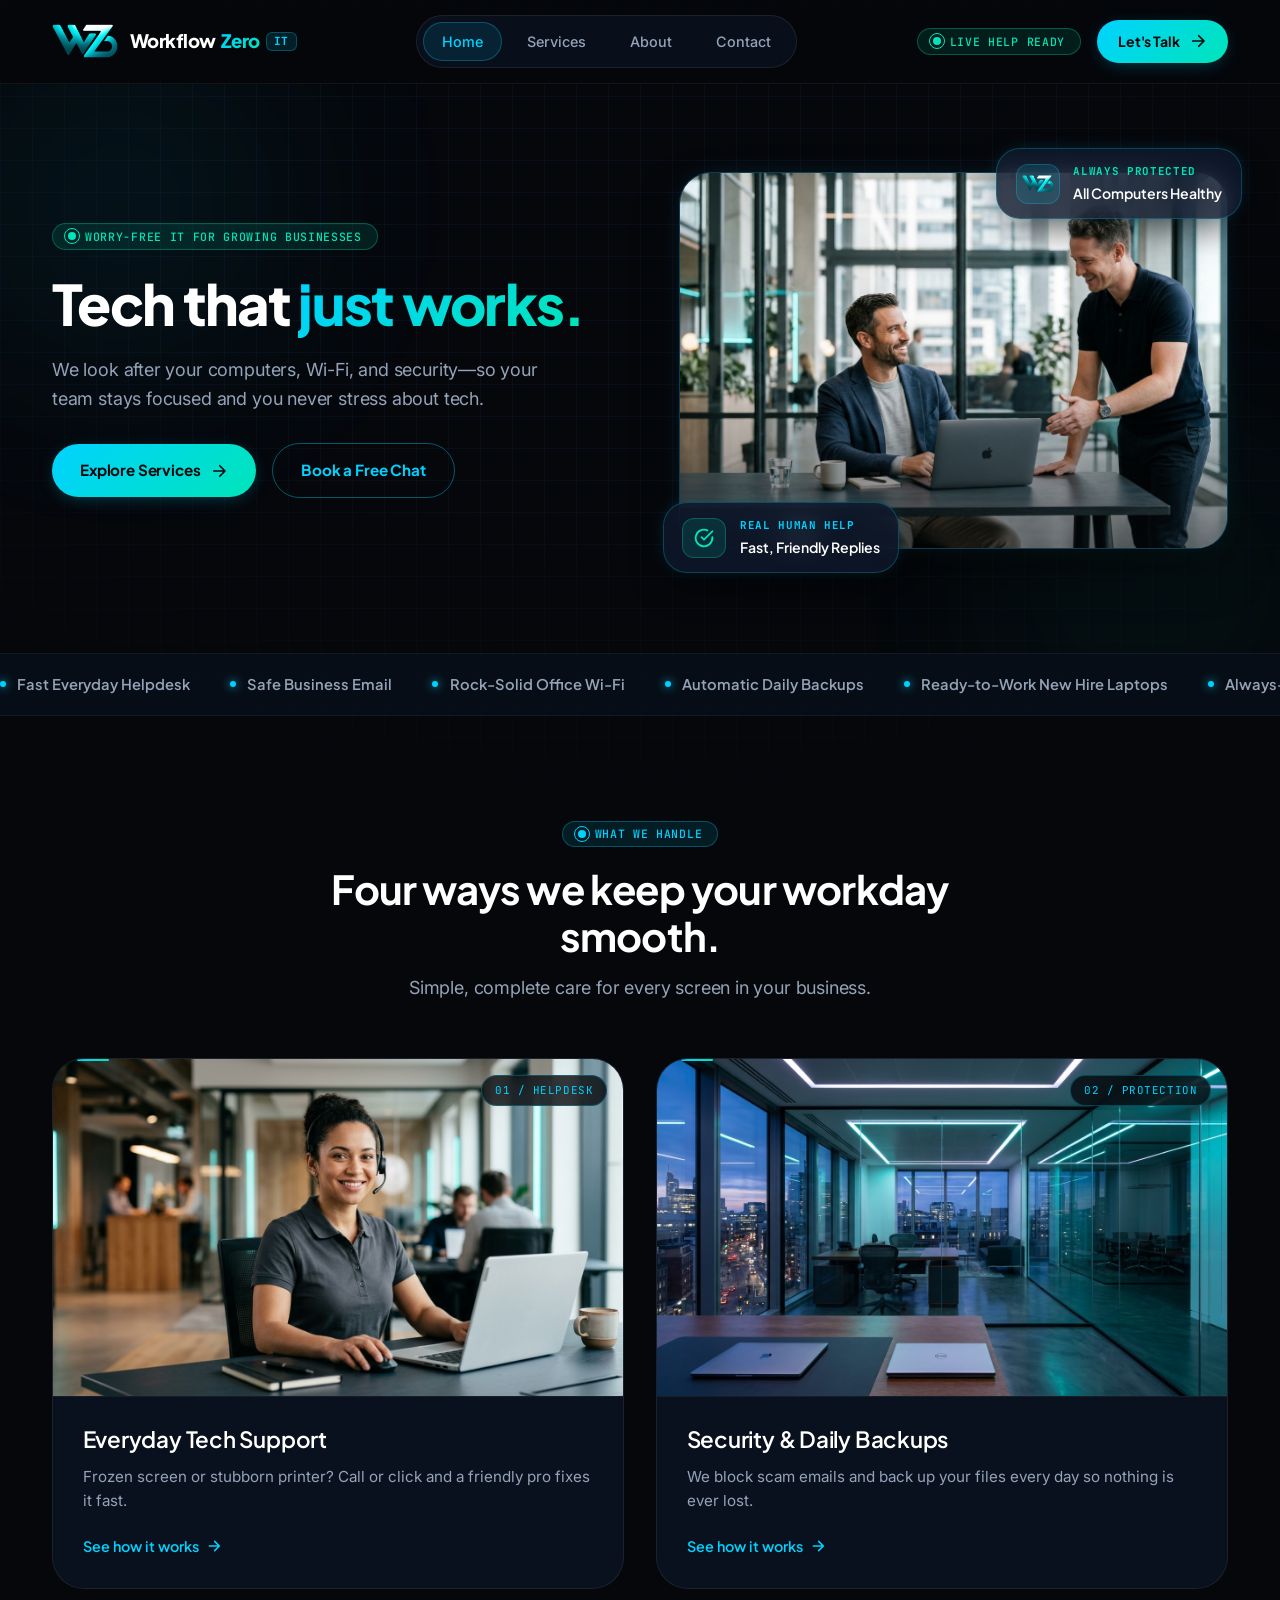
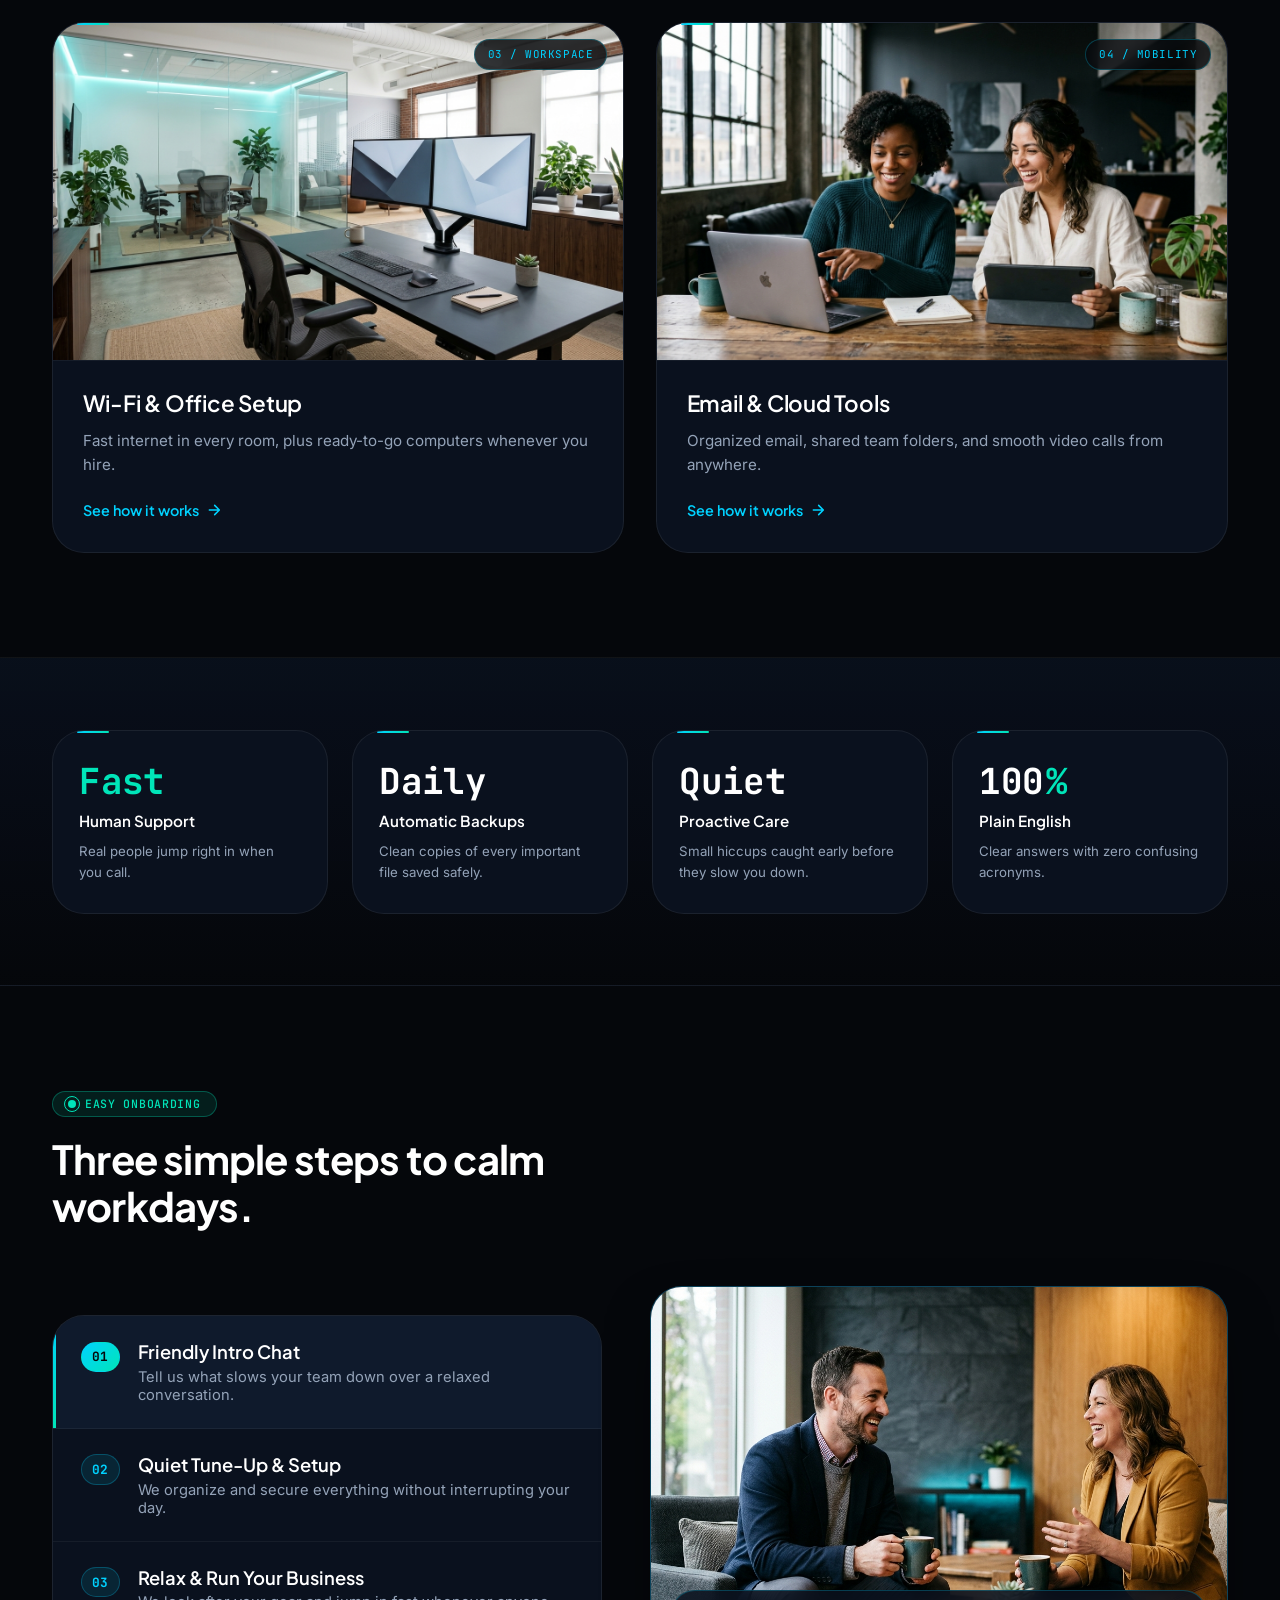
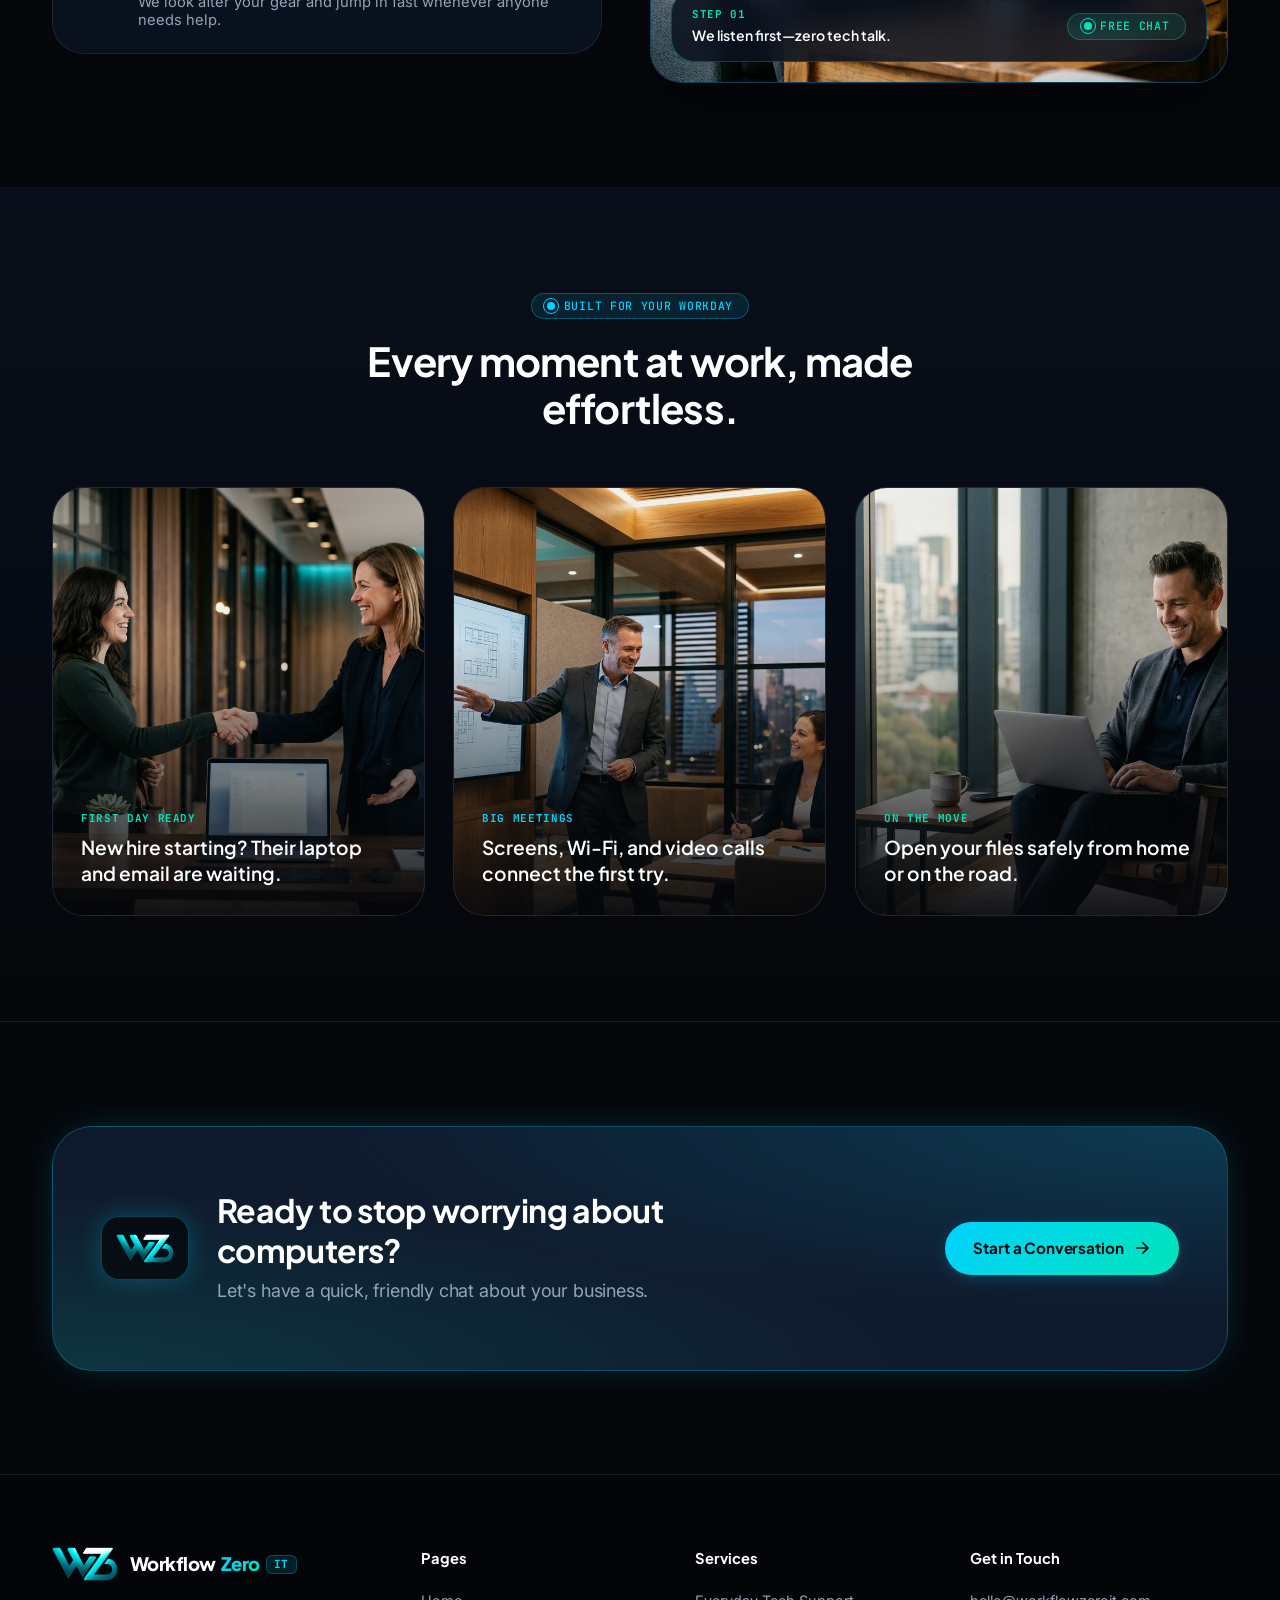
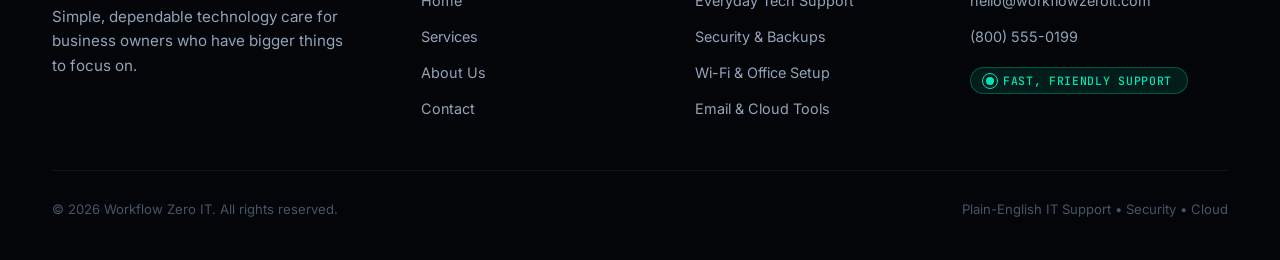
==== commit d15ae457: "Add files via upload" ====
--- a/index.html
+++ b/index.html
@@ -1,938 +1,439 @@
 <!DOCTYPE html>
 <html lang="en">
 <head>
-  <meta charset="UTF-8">
-  <meta name="viewport" content="width=device-width, initial-scale=1.0">
-  <meta name="description" content="Workflow Zero IT helps small and micro-sized businesses eliminate repetitive administrative busywork with simple, reliable AI and workflow automations.">
-  <meta name="theme-color" content="#2878F0">
-  <title>Workflow Zero | AI Automation & Workflow Consulting for Small Business</title>
-
-  <!-- Google Font: Manrope -->
-  <link rel="preconnect" href="https://fonts.googleapis.com">
-  <link rel="preconnect" href="https://fonts.gstatic.com" crossorigin>
-  <link href="https://fonts.googleapis.com/css2?family=Manrope:wght@400;500;600;700;800&display=swap" rel="stylesheet">
-
-  <!-- Favicon -->
-  <link rel="icon" type="image/png" href="logo.png">
-
-  <!-- Stylesheet -->
-  <link rel="stylesheet" href="css/styles.css">
+  <meta charset="UTF-8" />
+  <meta name="viewport" content="width=device-width, initial-scale=1.0" />
+  <title>Workflow Zero IT — Tech That Just Works</title>
+  <meta name="description" content="Friendly, worry-free IT care for growing businesses. Workflow Zero IT keeps your computers, Wi-Fi, and files safe and running smoothly." />
+  <link rel="icon" type="image/png" href="assets/brand/favicon.png" />
+  <link rel="stylesheet" href="css/styles.css" />
 </head>
 <body>
 
-  <!-- =========================================================================
-       Header & Navigation
-       ========================================================================= -->
+  <!-- Navigation -->
   <header class="site-header">
-    <div class="container nav-container">
-      <a href="#" class="brand-logo" aria-label="Workflow Zero Homepage">
-        <img src="logo.png" alt="Workflow Zero Logo" width="48" height="32">
-        <span class="brand-logo-text">Workflow <span>Zero</span></span>
+    <div class="container nav-inner">
+      <a href="index.html" class="brand-link" aria-label="Workflow Zero IT Home">
+        <img src="assets/brand/logo-mark.png" alt="Workflow Zero IT Logo" class="brand-logo-mark" />
+        <span class="brand-wordmark">Workflow <span class="brand-wordmark__zero">Zero</span><span class="brand-wordmark__it">IT</span></span>
       </a>
 
-      <nav>
-        <ul class="nav-links" id="navLinks">
-          <li><a href="#solutions" class="nav-link">What we automate</a></li>
-          <li><a href="#how-it-works" class="nav-link">How it works</a></li>
-          <li><a href="#calculator" class="nav-link">Time calculator</a></li>
-          <li><a href="#examples" class="nav-link">Real examples</a></li>
-          <li><a href="#pricing" class="nav-link">Pricing</a></li>
-          <li><a href="#faq" class="nav-link">FAQ</a></li>
-        </ul>
+      <nav class="nav-links" aria-label="Primary Navigation">
+        <a href="index.html" class="nav-link is-active">Home</a>
+        <a href="services.html" class="nav-link">Services</a>
+        <a href="about.html" class="nav-link">About</a>
+        <a href="contact.html" class="nav-link">Contact</a>
       </nav>
 
       <div class="nav-actions">
-        <a href="#contact" class="btn btn-primary btn-sm">See what's possible</a>
-        <button class="menu-toggle" id="menuToggle" aria-label="Toggle navigation menu" aria-expanded="false">
-          <svg width="24" height="24" viewBox="0 0 24 24" fill="none" stroke="currentColor" stroke-width="2" stroke-linecap="round" stroke-linejoin="round">
-            <line x1="3" y1="12" x2="21" y2="12"></line>
-            <line x1="3" y1="6" x2="21" y2="6"></line>
-            <line x1="3" y1="18" x2="21" y2="18"></line>
-          </svg>
+        <div class="status-badge status-badge--mint nav-status">
+          <span class="pulse-dot"></span>
+          Live Help Ready
+        </div>
+        <a href="contact.html" class="btn btn--primary btn--sm">
+          Let's Talk
+          <svg viewBox="0 0 24 24" fill="none" stroke="currentColor" stroke-width="2.3" stroke-linecap="round" stroke-linejoin="round"><path d="M5 12h14M13 5l7 7-7 7"/></svg>
+        </a>
+        <button class="mobile-menu-btn" aria-label="Toggle Menu" aria-expanded="false">
+          <svg width="20" height="20" viewBox="0 0 24 24" fill="none" stroke="currentColor" stroke-width="2.2" stroke-linecap="round"><path d="M4 7h16M4 12h16M4 17h16"/></svg>
         </button>
       </div>
     </div>
   </header>
 
-  <!-- =========================================================================
-       Hero Section with Media Showcase & Live Interactive Simulator
-       ========================================================================= -->
-  <section class="hero-section">
+  <!-- Mobile Drawer -->
+  <div class="mobile-drawer" aria-label="Mobile Navigation">
+    <a href="index.html" class="nav-link is-active">Home</a>
+    <a href="services.html" class="nav-link">Services</a>
+    <a href="about.html" class="nav-link">About</a>
+    <a href="contact.html" class="nav-link">Contact</a>
+    <a href="contact.html" class="btn btn--primary" style="margin-top: 0.5rem;">Let's Talk</a>
+  </div>
+
+  <main>
+    <!-- Hero Section -->
+    <section class="hero">
+      <div class="ambient-orb ambient-orb--cyan" style="top: -120px; left: -120px;"></div>
+      <div class="ambient-orb ambient-orb--mint" style="bottom: -140px; right: -80px;"></div>
+
+      <div class="container hero-grid">
+        <div class="hero-copy" data-reveal>
+          <div class="status-badge status-badge--mint">
+            <span class="pulse-dot"></span>
+            Worry-Free IT for Growing Businesses
+          </div>
+
+          <h1 class="headline-2xl">
+            Tech that <span class="text-gradient">just works.</span>
+          </h1>
+
+          <p class="body-lg">
+            We look after your computers, Wi-Fi, and security—so your team stays focused and you never stress about tech.
+          </p>
+
+          <div class="btn-group" style="margin-top: 0.5rem;">
+            <a href="services.html" class="btn btn--primary">
+              Explore Services
+              <svg viewBox="0 0 24 24" fill="none" stroke="currentColor" stroke-width="2.2" stroke-linecap="round" stroke-linejoin="round"><path d="M5 12h14M13 5l7 7-7 7"/></svg>
+            </a>
+            <a href="contact.html" class="btn btn--ghost">Book a Free Chat</a>
+          </div>
+        </div>
+
+        <div class="hero-visual" data-reveal="scale" data-delay="120">
+          <div class="floating-glass hero-float-top">
+            <div class="floating-glass__icon">
+              <img src="assets/brand/logo-mark.png" alt="" />
+            </div>
+            <div class="floating-glass__meta">
+              <span class="floating-glass__label">Always Protected</span>
+              <span class="floating-glass__title">All Computers Healthy</span>
+            </div>
+          </div>
+
+          <div class="photo-frame">
+            <img src="assets/images/hero-office.jpg" alt="Friendly Workflow Zero IT specialist helping a smiling business owner at his modern office desk" />
+          </div>
+
+          <div class="floating-glass floating-glass--delay hero-float-bottom">
+            <div class="floating-glass__icon floating-glass__icon--mint">
+              <svg width="20" height="20" viewBox="0 0 24 24" fill="none" stroke="currentColor" stroke-width="2.2" stroke-linecap="round" stroke-linejoin="round"><path d="M22 11.08V12a10 10 0 1 1-5.93-9.14"/><polyline points="22 4 12 14.01 9 11.01"/></svg>
+            </div>
+            <div class="floating-glass__meta">
+              <span class="floating-glass__label floating-glass__label--cyan">Real Human Help</span>
+              <span class="floating-glass__title">Fast, Friendly Replies</span>
+            </div>
+          </div>
+        </div>
+      </div>
+    </section>
+
+    <!-- Smooth Marquee Strip -->
+    <div class="marquee-bar" aria-label="What we take off your plate">
+      <div class="marquee-track">
+        <div class="marquee-item"><span class="dot"></span> Fast Everyday Helpdesk</div>
+        <div class="marquee-item"><span class="dot"></span> Safe Business Email</div>
+        <div class="marquee-item"><span class="dot"></span> Rock-Solid Office Wi-Fi</div>
+        <div class="marquee-item"><span class="dot"></span> Automatic Daily Backups</div>
+        <div class="marquee-item"><span class="dot"></span> Ready-to-Work New Hire Laptops</div>
+        <div class="marquee-item"><span class="dot"></span> Always-On Scam &amp; Virus Protection</div>
+        <div class="marquee-item"><span class="dot"></span> Work Smoothly From Anywhere</div>
+        <div class="marquee-item"><span class="dot"></span> Stress-Free Office Moves</div>
+        <!-- Duplicate for seamless infinite loop -->
+        <div class="marquee-item"><span class="dot"></span> Fast Everyday Helpdesk</div>
+        <div class="marquee-item"><span class="dot"></span> Safe Business Email</div>
+        <div class="marquee-item"><span class="dot"></span> Rock-Solid Office Wi-Fi</div>
+        <div class="marquee-item"><span class="dot"></span> Automatic Daily Backups</div>
+        <div class="marquee-item"><span class="dot"></span> Ready-to-Work New Hire Laptops</div>
+        <div class="marquee-item"><span class="dot"></span> Always-On Scam &amp; Virus Protection</div>
+        <div class="marquee-item"><span class="dot"></span> Work Smoothly From Anywhere</div>
+        <div class="marquee-item"><span class="dot"></span> Stress-Free Office Moves</div>
+      </div>
+    </div>
+
+    <!-- 4 Core Services Visual Grid -->
+    <section class="section">
+      <div class="container">
+        <div class="section-header section-header--center" data-reveal>
+          <div class="status-badge status-badge--cyan">
+            <span class="pulse-dot"></span>
+            What We Handle
+          </div>
+          <h2 class="headline-xl">Four ways we keep your workday smooth.</h2>
+          <p class="body-lg">Simple, complete care for every screen in your business.</p>
+        </div>
+
+        <div class="services-photo-grid">
+          <a href="services.html#support" class="cyber-card service-photo-card" data-reveal data-delay="0">
+            <div class="service-photo-card__media">
+              <span class="service-photo-card__tag">01 / Helpdesk</span>
+              <img src="assets/images/service-support.jpg" alt="Friendly support specialist smiling with headset at tidy modern desk" loading="lazy" />
+            </div>
+            <div class="service-photo-card__body">
+              <h3 class="headline-md">Everyday Tech Support</h3>
+              <p class="body-md">Frozen screen or stubborn printer? Call or click and a friendly pro fixes it fast.</p>
+              <span class="service-photo-card__link">
+                See how it works
+                <svg width="16" height="16" viewBox="0 0 24 24" fill="none" stroke="currentColor" stroke-width="2.3" stroke-linecap="round" stroke-linejoin="round"><path d="M5 12h14M13 5l7 7-7 7"/></svg>
+              </span>
+            </div>
+          </a>
+
+          <a href="services.html#security" class="cyber-card service-photo-card" data-reveal data-delay="90">
+            <div class="service-photo-card__media">
+              <span class="service-photo-card__tag">02 / Protection</span>
+              <img src="assets/images/service-security.jpg" alt="Calm modern glass office protected after hours at dusk" loading="lazy" />
+            </div>
+            <div class="service-photo-card__body">
+              <h3 class="headline-md">Security &amp; Daily Backups</h3>
+              <p class="body-md">We block scam emails and back up your files every day so nothing is ever lost.</p>
+              <span class="service-photo-card__link">
+                See how it works
+                <svg width="16" height="16" viewBox="0 0 24 24" fill="none" stroke="currentColor" stroke-width="2.3" stroke-linecap="round" stroke-linejoin="round"><path d="M5 12h14M13 5l7 7-7 7"/></svg>
+              </span>
+            </div>
+          </a>
+
+          <a href="services.html#network" class="cyber-card service-photo-card" data-reveal data-delay="140">
+            <div class="service-photo-card__media">
+              <span class="service-photo-card__tag">03 / Workspace</span>
+              <img src="assets/images/service-network.jpg" alt="Tidy dual-monitor workstations in a bright organized office" loading="lazy" />
+            </div>
+            <div class="service-photo-card__body">
+              <h3 class="headline-md">Wi-Fi &amp; Office Setup</h3>
+              <p class="body-md">Fast internet in every room, plus ready-to-go computers whenever you hire.</p>
+              <span class="service-photo-card__link">
+                See how it works
+                <svg width="16" height="16" viewBox="0 0 24 24" fill="none" stroke="currentColor" stroke-width="2.3" stroke-linecap="round" stroke-linejoin="round"><path d="M5 12h14M13 5l7 7-7 7"/></svg>
+              </span>
+            </div>
+          </a>
+
+          <a href="services.html#cloud" class="cyber-card service-photo-card" data-reveal data-delay="210">
+            <div class="service-photo-card__media">
+              <span class="service-photo-card__tag">04 / Mobility</span>
+              <img src="assets/images/service-cloud.jpg" alt="Two business colleagues working smoothly on laptop and tablet" loading="lazy" />
+            </div>
+            <div class="service-photo-card__body">
+              <h3 class="headline-md">Email &amp; Cloud Tools</h3>
+              <p class="body-md">Organized email, shared team folders, and smooth video calls from anywhere.</p>
+              <span class="service-photo-card__link">
+                See how it works
+                <svg width="16" height="16" viewBox="0 0 24 24" fill="none" stroke="currentColor" stroke-width="2.3" stroke-linecap="round" stroke-linejoin="round"><path d="M5 12h14M13 5l7 7-7 7"/></svg>
+              </span>
+            </div>
+          </a>
+        </div>
+      </div>
+    </section>
+
+    <!-- Core Pillars Strip -->
+    <section class="section section--compact section--surface">
+      <div class="container">
+        <div class="metrics-grid">
+          <div class="cyber-card metric-card" data-reveal data-delay="0">
+            <div class="metric-value">
+              <span class="accent">Fast</span>
+            </div>
+            <div class="metric-label">Human Support</div>
+            <div class="metric-sub">Real people jump right in when you call.</div>
+          </div>
+
+          <div class="cyber-card metric-card" data-reveal data-delay="80">
+            <div class="metric-value">
+              <span>Daily</span>
+            </div>
+            <div class="metric-label">Automatic Backups</div>
+            <div class="metric-sub">Clean copies of every important file saved safely.</div>
+          </div>
+
+          <div class="cyber-card metric-card" data-reveal data-delay="160">
+            <div class="metric-value">
+              <span>Quiet</span>
+            </div>
+            <div class="metric-label">Proactive Care</div>
+            <div class="metric-sub">Small hiccups caught early before they slow you down.</div>
+          </div>
+
+          <div class="cyber-card metric-card" data-reveal data-delay="240">
+            <div class="metric-value">
+              <span data-counter="100">100</span><span class="accent">%</span>
+            </div>
+            <div class="metric-label">Plain English</div>
+            <div class="metric-sub">Clear answers with zero confusing acronyms.</div>
+          </div>
+        </div>
+      </div>
+    </section>
+
+    <!-- Interactive 3-Step Onboarding -->
+    <section class="section">
+      <div class="container">
+        <div class="section-header" data-reveal>
+          <div class="status-badge status-badge--mint">
+            <span class="pulse-dot"></span>
+            Easy Onboarding
+          </div>
+          <h2 class="headline-xl">Three simple steps to calm workdays.</h2>
+        </div>
+
+        <div class="steps-showcase">
+          <div class="node-list" role="tablist" aria-label="How getting started works" data-reveal>
+            <button type="button" class="node-row is-active" role="tab" aria-selected="true" data-step-trigger>
+              <span class="node-num">01</span>
+              <div class="node-content">
+                <h3>Friendly Intro Chat</h3>
+                <p>Tell us what slows your team down over a relaxed conversation.</p>
+              </div>
+            </button>
+
+            <button type="button" class="node-row" role="tab" aria-selected="false" data-step-trigger>
+              <span class="node-num">02</span>
+              <div class="node-content">
+                <h3>Quiet Tune-Up &amp; Setup</h3>
+                <p>We organize and secure everything without interrupting your day.</p>
+              </div>
+            </button>
+
+            <button type="button" class="node-row" role="tab" aria-selected="false" data-step-trigger>
+              <span class="node-num">03</span>
+              <div class="node-content">
+                <h3>Relax &amp; Run Your Business</h3>
+                <p>We look after your gear and jump in fast whenever anyone needs help.</p>
+              </div>
+            </button>
+          </div>
+
+          <div class="step-visual-stage" data-reveal="scale" data-delay="120">
+            <div class="step-visual-slide is-active" data-step-slide>
+              <img src="assets/images/contact-advisor.jpg" alt="Friendly advisor chatting over coffee with a business owner" />
+              <div class="step-visual-caption">
+                <div>
+                  <div class="floating-glass__label">Step 01</div>
+                  <div class="floating-glass__title">We listen first—zero tech talk.</div>
+                </div>
+                <span class="status-badge status-badge--mint"><span class="pulse-dot"></span> Free Chat</span>
+              </div>
+            </div>
+
+            <div class="step-visual-slide" data-step-slide>
+              <img src="assets/images/service-network.jpg" alt="Clean modern office workstations ready for a team" />
+              <div class="step-visual-caption">
+                <div>
+                  <div class="floating-glass__label floating-glass__label--cyan">Step 02</div>
+                  <div class="floating-glass__title">Smooth setup while your team keeps working.</div>
+                </div>
+                <span class="status-badge status-badge--cyan"><span class="pulse-dot"></span> Seamless</span>
+              </div>
+            </div>
+
+            <div class="step-visual-slide" data-step-slide>
+              <img src="assets/images/about-team.jpg" alt="Friendly Workflow Zero IT team ready to help" />
+              <div class="step-visual-caption">
+                <div>
+                  <div class="floating-glass__label">Step 03</div>
+                  <div class="floating-glass__title">Fast help whenever your team asks.</div>
+                </div>
+                <span class="status-badge status-badge--mint"><span class="pulse-dot"></span> Protected</span>
+              </div>
+            </div>
+          </div>
+        </div>
+      </div>
+    </section>
+
+    <!-- Everyday Workday Moments Showcase -->
+    <section class="section section--surface">
+      <div class="container">
+        <div class="section-header section-header--center" data-reveal>
+          <div class="status-badge status-badge--cyan">
+            <span class="pulse-dot"></span>
+            Built for Your Workday
+          </div>
+          <h2 class="headline-xl">Every moment at work, made effortless.</h2>
+        </div>
+
+        <div class="moments-grid">
+          <div class="moment-card" data-reveal data-delay="0">
+            <img src="assets/images/workspace-welcome.jpg" alt="Smiling manager welcoming a new team member to a ready laptop desk" loading="lazy" />
+            <div class="moment-card__overlay">
+              <span class="floating-glass__label">First Day Ready</span>
+              <h3 class="headline-sm">New hire starting? Their laptop and email are waiting.</h3>
+            </div>
+          </div>
+
+          <div class="moment-card" data-reveal data-delay="100">
+            <img src="assets/images/workspace-meeting.jpg" alt="Colleagues presenting smoothly on a large conference room screen" loading="lazy" />
+            <div class="moment-card__overlay">
+              <span class="floating-glass__label floating-glass__label--cyan">Big Meetings</span>
+              <h3 class="headline-sm">Screens, Wi-Fi, and video calls connect the first try.</h3>
+            </div>
+          </div>
+
+          <div class="moment-card" data-reveal data-delay="200">
+            <img src="assets/images/workspace-remote.jpg" alt="Business owner working comfortably from a bright lounge chair" loading="lazy" />
+            <div class="moment-card__overlay">
+              <span class="floating-glass__label">On the Move</span>
+              <h3 class="headline-sm">Open your files safely from home or on the road.</h3>
+            </div>
+          </div>
+        </div>
+      </div>
+    </section>
+
+    <!-- Bottom CTA -->
+    <section class="section">
+      <div class="container">
+        <div class="cta-banner" data-reveal="scale">
+          <div class="cta-banner__left">
+            <div class="cta-emblem">
+              <img src="assets/brand/logo-mark.png" alt="Workflow Zero IT Emblem" />
+            </div>
+            <div>
+              <h2 class="headline-lg">Ready to stop worrying about computers?</h2>
+              <p class="body-lg" style="margin-top: 0.4rem;">Let's have a quick, friendly chat about your business.</p>
+            </div>
+          </div>
+          <a href="contact.html" class="btn btn--primary">
+            Start a Conversation
+            <svg viewBox="0 0 24 24" fill="none" stroke="currentColor" stroke-width="2.2" stroke-linecap="round" stroke-linejoin="round"><path d="M5 12h14M13 5l7 7-7 7"/></svg>
+          </a>
+        </div>
+      </div>
+    </section>
+  </main>
+
+  <!-- Footer -->
+  <footer class="site-footer">
     <div class="container">
-      <div class="hero-grid">
-        <div class="hero-content reveal">
-          <div class="eyebrow">
-            <svg width="14" height="14" viewBox="0 0 24 24" fill="none" stroke="currentColor" stroke-width="2.5"><path d="M13 2L3 14h9l-1 8 10-12h-9l1-8z"/></svg>
-            AI Automation &amp; Workflow Consulting
-          </div>
-          <h1>There’s probably an easier way to run your business.</h1>
-          <p class="text-lead">
-            We help small and micro-sized businesses replace repetitive administrative tasks with simple, reliable automations without the tech jargon or confusing software.
-          </p>
-          <div class="hero-buttons">
-            <a href="#contact" class="btn btn-primary btn-lg">See what’s possible</a>
-            <a href="#pricing" class="btn btn-secondary btn-lg">View pricing plans</a>
-          </div>
-          <div class="hero-trust">
-            <div class="trust-item">
-              <svg width="18" height="18" viewBox="0 0 24 24" fill="none" stroke="currentColor" stroke-width="2.5"><polyline points="20 6 9 17 4 12"></polyline></svg>
-              <span>Zero code required from you</span>
-            </div>
-            <div class="trust-item">
-              <svg width="18" height="18" viewBox="0 0 24 24" fill="none" stroke="currentColor" stroke-width="2.5"><polyline points="20 6 9 17 4 12"></polyline></svg>
-              <span>Works with your existing tools</span>
-            </div>
-            <div class="trust-item">
-              <svg width="18" height="18" viewBox="0 0 24 24" fill="none" stroke="currentColor" stroke-width="2.5"><polyline points="20 6 9 17 4 12"></polyline></svg>
-              <span>Transparent 3-tier pricing</span>
-            </div>
-          </div>
-        </div>
-
-        <!-- Hero Media & Interactive Showcase -->
-        <div class="hero-showcase reveal reveal-delay-2">
-          <div class="hero-image-wrap">
-            <img src="assets/hero_business.jpg" alt="Small business owner enjoying calm, automated operations" width="600" height="420" loading="eager">
-            
-            <!-- Floating Live Automation Badges -->
-            <div class="floating-badge floating-badge-1">
-              <div class="badge-icon badge-icon-blue">⚡</div>
-              <div>
-                <div class="badge-title">New Lead Auto-Handled</div>
-                <div class="badge-sub">Replied &amp; scheduled in 0.4s</div>
-              </div>
-            </div>
-
-            <div class="floating-badge floating-badge-2">
-              <div class="badge-icon badge-icon-green">✓</div>
-              <div>
-                <div class="badge-title">Invoice #1084 Paid</div>
-                <div class="badge-sub">Auto-reconciled in QuickBooks</div>
-              </div>
-            </div>
-          </div>
-
-          <!-- Interactive Live Simulator -->
-          <div class="live-simulator-card">
-            <div class="sim-header">
-              <div class="sim-title">
-                <span class="sim-status-dot"></span>
-                <span>Live Workflow Simulator</span>
-              </div>
-              <button type="button" class="sim-btn-play" id="simPlayBtn" aria-label="Simulate Live Workflow">
-                ▶ Run Test Flow
-              </button>
-            </div>
-            <div class="sim-body">
-              <div class="sim-pipeline">
-                <div class="sim-node" id="simNode1">
-                  <div>📩 1. Inquiry</div>
-                  <span class="text-small text-slate">Web Form</span>
-                </div>
-                <div class="sim-arrow">→</div>
-                <div class="sim-node" id="simNode2">
-                  <div>🤖 2. Smart AI</div>
-                  <span class="text-small text-slate">Triage &amp; Draft</span>
-                </div>
-                <div class="sim-arrow">→</div>
-                <div class="sim-node" id="simNode3">
-                  <div>⚡ 3. CRM &amp; Slack</div>
-                  <span class="text-small text-slate">Auto Alert</span>
-                </div>
-                <div class="sim-arrow">→</div>
-                <div class="sim-node" id="simNode4">
-                  <div>🎉 4. Invoice</div>
-                  <span class="text-small text-slate">Auto Sent</span>
-                </div>
-              </div>
-            </div>
-          </div>
-        </div>
-      </div>
-    </div>
-  </section>
-
-  <!-- =========================================================================
-       Tool Integrations Strip
-       ========================================================================= -->
-  <div class="tools-ticker-wrap">
-    <div class="container">
-      <div class="tools-ticker-title">Seamlessly connects with your current tools</div>
-      <div class="tools-grid reveal">
-        <div class="tool-item"><span>✉️</span> Gmail &amp; Outlook</div>
-        <div class="tool-item"><span>📊</span> QuickBooks &amp; Xero</div>
-        <div class="tool-item"><span>📅</span> Calendly</div>
-        <div class="tool-item"><span>📑</span> Google Sheets &amp; Airtable</div>
-        <div class="tool-item"><span>💬</span> Slack &amp; Teams</div>
-        <div class="tool-item"><span>💳</span> Stripe</div>
-        <div class="tool-item"><span>🎯</span> HubSpot &amp; CRMs</div>
-      </div>
-    </div>
-  </div>
-
-  <!-- =========================================================================
-       Problem Section ("You're still doing that manually?")
-       ========================================================================= -->
-  <section class="section section-alt">
-    <div class="container">
-      <div class="section-header reveal">
-        <div class="eyebrow">Less busywork. More business.</div>
-        <h2>You’re still doing that manually?</h2>
-        <p class="text-slate">
-          Most small-business owners lose 10 to 20 hours every week to administrative tasks that could easily run on autopilot.
-        </p>
-      </div>
-
-      <div class="problem-grid">
-        <div class="problem-card reveal reveal-delay-1">
-          <div class="problem-icon-wrapper">
-            <svg width="22" height="22" viewBox="0 0 24 24" fill="none" stroke="currentColor" stroke-width="2"><path d="M14 2H6a2 2 0 0 0-2 2v16a2 2 0 0 0 2 2h12a2 2 0 0 0 2-2V8z"></path><polyline points="14 2 14 8 20 8"></polyline><line x1="16" y1="13" x2="8" y2="13"></line><line x1="16" y1="17" x2="8" y2="17"></line><polyline points="10 9 9 9 8 9"></polyline></svg>
-          </div>
-          <h3>Copy-pasting between 4 apps</h3>
-          <p>Moving customer info from form submissions to spreadsheets, email contacts, and billing software by hand.</p>
-        </div>
-
-        <div class="problem-card reveal reveal-delay-2">
-          <div class="problem-icon-wrapper">
-            <svg width="22" height="22" viewBox="0 0 24 24" fill="none" stroke="currentColor" stroke-width="2"><circle cx="12" cy="12" r="10"></circle><polyline points="12 6 12 12 16 14"></polyline></svg>
-          </div>
-          <h3>Cold leads from slow replies</h3>
-          <p>Losing high-value clients because you were in the middle of client work when a hot inquiry hit your inbox.</p>
-        </div>
-
-        <div class="problem-card reveal reveal-delay-3">
-          <div class="problem-icon-wrapper">
-            <svg width="22" height="22" viewBox="0 0 24 24" fill="none" stroke="currentColor" stroke-width="2"><line x1="12" y1="1" x2="12" y2="23"></line><path d="M17 5H9.5a3.5 3.5 0 0 0 0 7h5a3.5 3.5 0 0 1 0 7H6"></path></svg>
-          </div>
-          <h3>Chasing invoices &amp; receipts</h3>
-          <p>Spending Friday afternoons typing up manual invoices and remembering who owes you payment.</p>
-        </div>
-
-        <div class="problem-card reveal reveal-delay-4">
-          <div class="problem-icon-wrapper">
-            <svg width="22" height="22" viewBox="0 0 24 24" fill="none" stroke="currentColor" stroke-width="2"><path d="M16 21v-2a4 4 0 0 0-4-4H5a4 4 0 0 0-4 4v2"></path><circle cx="8.5" cy="7" r="4"></circle><line x1="20" y1="8" x2="20" y2="14"></line><line x1="23" y1="11" x2="17" y2="11"></line></svg>
-          </div>
-          <h3>Manual client onboarding</h3>
-          <p>Creating folders, sending welcome emails, sharing intake forms, and setting up accounts one by one.</p>
-        </div>
-      </div>
-
-      <!-- Split Story Feature Box -->
-      <div class="story-grid reveal">
-        <div class="story-image-wrap">
-          <img src="assets/founder_working.jpg" alt="Business consultant working comfortably without busywork" width="560" height="380" loading="lazy">
-          <div class="story-badge">
-            <div class="story-badge-val">14.5 hrs</div>
-            <div class="story-badge-txt">Average Weekly Time<br>Saved Per Founder</div>
-          </div>
-        </div>
-
-        <div class="story-content">
-          <div class="eyebrow">Casual Competence</div>
-          <h3>Focus on the work that actually needs you.</h3>
-          <p class="text-slate">
-            You started your business to deliver great work to your clients, not to become a full-time administrative assistant copying data across spreadsheets and chasing email threads.
-          </p>
-          <p class="text-slate">
-            Workflow Zero designs behind-the-scenes automations that run silently, accurately, and reliably 24/7 so you can focus on real growth.
-          </p>
-          <a href="#how-it-works" class="btn btn-secondary btn-sm" style="margin-top: 0.5rem;">See how it works</a>
-        </div>
-      </div>
-
-      <div class="value-banner reveal">
-        <div class="value-banner-text">
-          <h3>Get the tools you already use talking to each other.</h3>
-          <p>No new complex software to learn. We link your current Gmail, QuickBooks, Calendly, Slack, and spreadsheets into smooth, automatic workflows.</p>
-        </div>
-        <a href="#calculator" class="btn btn-primary" style="flex-shrink: 0;">Calculate your time savings</a>
-      </div>
-    </div>
-  </section>
-
-  <!-- =========================================================================
-       Interactive ROI & Time Calculator
-       ========================================================================= -->
-  <section class="section" id="calculator">
-    <div class="container">
-      <div class="section-header reveal">
-        <div class="eyebrow">Interactive Time Estimator</div>
-        <h2>How much time could you get back?</h2>
-        <p class="text-slate">
-          Move the sliders below to estimate how many hours and dollars your business can recover every single month.
-        </p>
-      </div>
-
-      <div class="calc-container reveal">
-        <div class="calc-grid">
-          <div class="calc-controls">
-            <div class="calc-input-group">
-              <div class="calc-label-row">
-                <label for="calcHours">Weekly hours spent on manual admin:</label>
-                <span class="calc-badge-val" id="calcHoursVal">10 hrs/wk</span>
-              </div>
-              <input type="range" id="calcHours" class="range-slider" min="2" max="40" step="1" value="10" aria-label="Weekly hours spent on admin">
-              <div class="calc-ticks">
-                <span>2 hrs (Light)</span>
-                <span>20 hrs (Moderate)</span>
-                <span>40 hrs (Heavy)</span>
-              </div>
-            </div>
-
-            <div class="calc-input-group">
-              <div class="calc-label-row">
-                <label for="calcRate">Your estimated hourly business value:</label>
-                <span class="calc-badge-val" id="calcRateVal">$50/hr</span>
-              </div>
-              <input type="range" id="calcRate" class="range-slider" min="25" max="150" step="5" value="50" aria-label="Hourly business rate">
-              <div class="calc-ticks">
-                <span>$25/hr</span>
-                <span>$75/hr</span>
-                <span>$150/hr</span>
-              </div>
-            </div>
-          </div>
-
-          <div class="calc-results-box">
-            <div class="result-metric">
-              <div class="result-number" id="calcResultHours">~30 hrs</div>
-              <div class="result-label">Time Saved Every Month</div>
-              <div class="result-sub">Hands-off automation of repetitive tasks</div>
-            </div>
-
-            <div class="result-metric">
-              <div class="result-number" id="calcResultMoney">$18,200</div>
-              <div class="result-label">Estimated Annual Value Reclaimed</div>
-              <div class="result-sub">Time redirected toward paid customer work</div>
-            </div>
-
-            <a href="#contact" class="btn btn-primary btn-block">Reclaim these hours</a>
-          </div>
-        </div>
-      </div>
-    </div>
-  </section>
-
-  <!-- =========================================================================
-       What We Automate (Solutions)
-       ========================================================================= -->
-  <section class="section section-alt" id="solutions">
-    <div class="container">
-      <div class="section-header reveal">
-        <div class="eyebrow">Practical Automations</div>
-        <h2>Everyday workflows we make effortless.</h2>
-        <p class="text-slate">
-          We focus on straightforward, high-impact automations that take work off your plate starting on day one.
-        </p>
-      </div>
-
-      <div class="services-grid">
-        <!-- Card 1 -->
-        <div class="card service-card card-hover reveal reveal-delay-1">
-          <div class="service-icon">
-            <svg width="24" height="24" viewBox="0 0 24 24" fill="none" stroke="currentColor" stroke-width="2"><path d="M4 4h16c1.1 0 2 .9 2 2v12c0 1.1-.9 2-2 2H4c-1.1 0-2-.9-2-2V6c0-1.1.9-2 2-2z"></path><polyline points="22,6 12,13 2,6"></polyline></svg>
-          </div>
-          <h3>Lead capture &amp; instant replies</h3>
-          <p>Reply to website inquiries in under 60 seconds with personalized answers, log the lead to your CRM, and notify your phone immediately.</p>
-          <div class="service-tools">
-            <span class="tool-chip">Gmail / Outlook</span>
-            <span class="tool-chip">HubSpot</span>
-            <span class="tool-chip">Slack / SMS</span>
-          </div>
-        </div>
-
-        <!-- Card 2 -->
-        <div class="card service-card card-hover reveal reveal-delay-2">
-          <div class="service-icon">
-            <svg width="24" height="24" viewBox="0 0 24 24" fill="none" stroke="currentColor" stroke-width="2"><rect x="2" y="4" width="20" height="16" rx="2"></rect><line x1="2" y1="10" x2="22" y2="10"></line></svg>
-          </div>
-          <h3>Invoicing &amp; payment pipelines</h3>
-          <p>Automatically turn approved quotes into invoices, log payments upon deposit, and gently follow up on unpaid invoices without awkward manual emails.</p>
-          <div class="service-tools">
-            <span class="tool-chip">QuickBooks</span>
-            <span class="tool-chip">Stripe</span>
-            <span class="tool-chip">Xero</span>
-          </div>
-        </div>
-
-        <!-- Card 3 -->
-        <div class="card service-card card-hover reveal reveal-delay-3">
-          <div class="service-icon">
-            <svg width="24" height="24" viewBox="0 0 24 24" fill="none" stroke="currentColor" stroke-width="2"><path d="M17 21v-2a4 4 0 0 0-4-4H5a4 4 0 0 0-4 4v2"></path><circle cx="9" cy="7" r="4"></circle><path d="M23 21v-2a4 4 0 0 0-3-3.87"></path><path d="M16 3.13a4 4 0 0 1 0 7.75"></path></svg>
-          </div>
-          <h3>Client onboarding &amp; file routing</h3>
-          <p>When a client signs on, automatically generate their project folders, email their welcome kit, and create their task list in your project tool.</p>
-          <div class="service-tools">
-            <span class="tool-chip">Google Drive</span>
-            <span class="tool-chip">Notion</span>
-            <span class="tool-chip">DocuSign</span>
-          </div>
-        </div>
-
-        <!-- Card 4 -->
-        <div class="card service-card card-hover reveal reveal-delay-1">
-          <div class="service-icon">
-            <svg width="24" height="24" viewBox="0 0 24 24" fill="none" stroke="currentColor" stroke-width="2"><rect x="3" y="4" width="18" height="18" rx="2" ry="2"></rect><line x1="16" y1="2" x2="16" y2="6"></line><line x1="8" y1="2" x2="8" y2="6"></line><line x1="3" y1="10" x2="21" y2="10"></line></svg>
-          </div>
-          <h3>Booking &amp; calendar sync</h3>
-          <p>Eliminate scheduling tag. Clients book their own appointments with smart intake questions, instant calendar syncing, and automated reminder texts.</p>
-          <div class="service-tools">
-            <span class="tool-chip">Calendly</span>
-            <span class="tool-chip">Google Calendar</span>
-            <span class="tool-chip">Twilio SMS</span>
-          </div>
-        </div>
-
-        <!-- Card 5 -->
-        <div class="card service-card card-hover reveal reveal-delay-2">
-          <div class="service-icon">
-            <svg width="24" height="24" viewBox="0 0 24 24" fill="none" stroke="currentColor" stroke-width="2"><path d="M21 15a2 2 0 0 1-2 2H7l-4 4V5a2 2 0 0 1 2-2h14a2 2 0 0 1 2 2z"></path></svg>
-          </div>
-          <h3>Smart AI triage &amp; inbox cleanup</h3>
-          <p>Let AI read incoming customer questions, summarize long email threads, categorize urgency, and prepare draft replies for your quick review.</p>
-          <div class="service-tools">
-            <span class="tool-chip">AI Assistants</span>
-            <span class="tool-chip">Help Desk</span>
-            <span class="tool-chip">Email</span>
-          </div>
-        </div>
-
-        <!-- Card 6 -->
-        <div class="card service-card card-hover reveal reveal-delay-3">
-          <div class="service-icon">
-            <svg width="24" height="24" viewBox="0 0 24 24" fill="none" stroke="currentColor" stroke-width="2"><polyline points="16 18 22 12 16 6"></polyline><polyline points="8 6 2 12 8 18"></polyline></svg>
-          </div>
-          <h3>Multi-app sync &amp; spreadsheet fixes</h3>
-          <p>Keep your customer lists, inventory, and job tracking updated across all platforms simultaneously with zero manual data entry.</p>
-          <div class="service-tools">
-            <span class="tool-chip">Airtable</span>
-            <span class="tool-chip">Google Sheets</span>
-            <span class="tool-chip">Make / Zapier</span>
-          </div>
-        </div>
-      </div>
-    </div>
-  </section>
-
-  <!-- =========================================================================
-       How It Works
-       ========================================================================= -->
-  <section class="section" id="how-it-works">
-    <div class="container">
-      <div class="section-header reveal">
-        <div class="eyebrow">Casual &amp; Simple</div>
-        <h2>How we get your time back.</h2>
-        <p class="text-slate">
-          No endless consulting decks or complicated tech setups. We make the entire process smooth and transparent.
-        </p>
-      </div>
-
-      <div class="steps-grid">
-        <div class="step-card reveal reveal-delay-1">
-          <div class="step-badge">1</div>
-          <h3>Spot the bottleneck</h3>
-          <p>We jump on a quick 20-minute, non-technical conversation to look at where you and your team are losing the most time each week.</p>
-        </div>
-
-        <div class="step-card reveal reveal-delay-2">
-          <div class="step-badge">2</div>
-          <h3>We build &amp; connect</h3>
-          <p>We build the custom automated workflows and connect your existing software stack. You don't have to touch code or configure servers.</p>
-        </div>
-
-        <div class="step-card reveal reveal-delay-3">
-          <div class="step-badge">3</div>
-          <h3>You get your life back</h3>
-          <p>We test everything thoroughly and turn it on. Your business operations run smoothly in the background while you focus on real work.</p>
-        </div>
-      </div>
-    </div>
-  </section>
-
-  <!-- =========================================================================
-       Real Examples / Before & After Switcher
-       ========================================================================= -->
-  <section class="section section-alt" id="examples">
-    <div class="container">
-      <div class="section-header reveal">
-        <div class="eyebrow">Real-World Examples</div>
-        <h2>See how automation transforms daily work.</h2>
-        <p class="text-slate">
-          Explore how common small business operations change when Workflow Zero handles the repetition.
-        </p>
-      </div>
-
-      <div class="showcase-tabs reveal">
-        <button class="tab-btn active" data-tab="contractor">Service Contractors &amp; Trades</button>
-        <button class="tab-btn" data-tab="agency">Micro Agencies &amp; Consultants</button>
-        <button class="tab-btn" data-tab="retail">Specialty Retail &amp; E-Commerce</button>
-      </div>
-
-      <div class="showcase-content reveal">
-        <!-- Panel 1 -->
-        <div class="showcase-panel active" id="tab-contractor">
-          <div class="case-grid">
-            <div class="case-box case-before">
-              <div class="case-header-tag">
-                <svg width="14" height="14" viewBox="0 0 24 24" fill="none" stroke="currentColor" stroke-width="3"><line x1="18" y1="6" x2="6" y2="18"></line><line x1="6" y1="6" x2="18" y2="18"></line></svg>
-                The Old Manual Way
-              </div>
-              <h4>8+ hours of evening paperwork</h4>
-              <ul class="case-list">
-                <li>• Customer calls during a job → goes to voicemail</li>
-                <li>• Returning calls at 7:00 PM after long workday</li>
-                <li>• Hand-typing quotes into email or Word documents</li>
-                <li>• Forgetting which customers need follow-up</li>
-                <li>• Chasing down late payments on weekends</li>
-              </ul>
-            </div>
-
-            <div class="case-box case-after">
-              <div class="case-header-tag">
-                <svg width="14" height="14" viewBox="0 0 24 24" fill="none" stroke="currentColor" stroke-width="3"><polyline points="20 6 9 17 4 12"></polyline></svg>
-                With Workflow Zero
-              </div>
-              <h4>Instant booking &amp; automatic billing</h4>
-              <ul class="case-list">
-                <li>✓ Missed call automatically triggers friendly SMS booking link</li>
-                <li>✓ Client self-books estimate slot with photos attached</li>
-                <li>✓ 1-Click quote generated and sent directly to client phone</li>
-                <li>✓ Automated deposit collection and QuickBooks sync</li>
-                <li>✓ Evenings and weekends completely free of paperwork</li>
-              </ul>
-            </div>
-          </div>
-        </div>
-
-        <!-- Panel 2 -->
-        <div class="showcase-panel" id="tab-agency">
-          <div class="case-grid">
-            <div class="case-box case-before">
-              <div class="case-header-tag">
-                <svg width="14" height="14" viewBox="0 0 24 24" fill="none" stroke="currentColor" stroke-width="3"><line x1="18" y1="6" x2="6" y2="18"></line><line x1="6" y1="6" x2="18" y2="18"></line></svg>
-                The Old Manual Way
-              </div>
-              <h4>Disorganized client onboarding</h4>
-              <ul class="case-list">
-                <li>• Sending 5 separate emails for contracts and asset requests</li>
-                <li>• Manually creating Google Drive folders and Notion boards</li>
-                <li>• Manually sending Zoom links and calendar invites</li>
-                <li>• Missing intake information causing project start delays</li>
-              </ul>
-            </div>
-
-            <div class="case-box case-after">
-              <div class="case-header-tag">
-                <svg width="14" height="14" viewBox="0 0 24 24" fill="none" stroke="currentColor" stroke-width="3"><polyline points="20 6 9 17 4 12"></polyline></svg>
-                With Workflow Zero
-              </div>
-              <h4>Seamless 1-minute onboarding flow</h4>
-              <ul class="case-list">
-                <li>✓ Client signs contract → triggers full automated onboarding</li>
-                <li>✓ Shared folders created and access permissions set instantly</li>
-                <li>✓ Welcome portal and intake questionnaire sent automatically</li>
-                <li>✓ Project kickoff meeting scheduled without back-and-forth emails</li>
-              </ul>
-            </div>
-          </div>
-        </div>
-
-        <!-- Panel 3 -->
-        <div class="showcase-panel" id="tab-retail">
-          <div class="case-grid">
-            <div class="case-box case-before">
-              <div class="case-header-tag">
-                <svg width="14" height="14" viewBox="0 0 24 24" fill="none" stroke="currentColor" stroke-width="3"><line x1="18" y1="6" x2="6" y2="18"></line><line x1="6" y1="6" x2="18" y2="18"></line></svg>
-                The Old Manual Way
-              </div>
-              <h4>Endless status emails &amp; inventory tracking</h4>
-              <ul class="case-list">
-                <li>• Copying customer orders from online store to shipping sheet</li>
-                <li>• Answering repetitive "Where is my order?" emails manually</li>
-                <li>• Manually checking stock levels across two different systems</li>
-                <li>• Missing re-order points resulting in out-of-stock items</li>
-              </ul>
-            </div>
-
-            <div class="case-box case-after">
-              <div class="case-header-tag">
-                <svg width="14" height="14" viewBox="0 0 24 24" fill="none" stroke="currentColor" stroke-width="3"><polyline points="20 6 9 17 4 12"></polyline></svg>
-                With Workflow Zero
-              </div>
-              <h4>Automated order routing &amp; instant AI support</h4>
-              <ul class="case-list">
-                <li>✓ Orders auto-synced to fulfillment and accounting in real-time</li>
-                <li>✓ Smart AI responder answers 85% of order status questions</li>
-                <li>✓ Automated low-stock threshold alerts sent directly to supplier</li>
-                <li>✓ Zero manual data entry required for daily fulfillment</li>
-              </ul>
-            </div>
-          </div>
-        </div>
-      </div>
-    </div>
-  </section>
-
-  <!-- =========================================================================
-       Pricing Section (The 3 Exact Tiers)
-       ========================================================================= -->
-  <section class="section" id="pricing">
-    <div class="container">
-      <div class="section-header reveal">
-        <div class="eyebrow">Transparent Pricing</div>
-        <h2>Straightforward plans. No surprises.</h2>
-        <p class="text-slate">
-          Choose ongoing monthly partnership for continuous improvements, or a one-time build that's tested and handed over to you.
-        </p>
-      </div>
-
-      <!-- Pricing Toggle -->
-      <div class="pricing-toggle-wrap reveal">
-        <span class="toggle-label active" id="labelMonthly">Monthly Partnership</span>
-        <label class="switch" for="pricingToggle">
-          <input type="checkbox" id="pricingToggle" aria-label="Toggle between monthly and one-time pricing">
-          <span class="slider-toggle"></span>
-        </label>
-        <span class="toggle-label" id="labelOnetime">
-          One-Time Setup <span class="save-badge">Pay Once</span>
-        </span>
-      </div>
-
-      <!-- Pricing Grid: 3 Tiers -->
-      <div class="pricing-grid">
-        <!-- Tier 1: Starter -->
-        <div class="pricing-card reveal reveal-delay-1">
-          <div class="tier-name">Starter Plan</div>
-          <div class="tier-desc">Perfect for micro-businesses looking to eliminate one high-friction manual bottleneck.</div>
-
-          <div class="tier-price-box">
-            <div class="tier-price" id="t1Price">$299</div>
-            <div class="tier-period" id="t1Period">/ month</div>
-            <div class="tier-alt-price" id="t1Alt">or $900 one-time setup</div>
-          </div>
-
-          <div class="tier-features-title">What's included:</div>
-          <ul class="tier-features">
-            <li>
-              <svg width="18" height="18" viewBox="0 0 24 24" fill="none" stroke="currentColor" stroke-width="2.5"><polyline points="20 6 9 17 4 12"></polyline></svg>
-              <span><strong>1 Core automated workflow</strong> (e.g. Lead capture or Invoicing sync)</span>
-            </li>
-            <li>
-              <svg width="18" height="18" viewBox="0 0 24 24" fill="none" stroke="currentColor" stroke-width="2.5"><polyline points="20 6 9 17 4 12"></polyline></svg>
-              <span>Connect up to <strong>2-3 standard apps</strong></span>
-            </li>
-            <li>
-              <svg width="18" height="18" viewBox="0 0 24 24" fill="none" stroke="currentColor" stroke-width="2.5"><polyline points="20 6 9 17 4 12"></polyline></svg>
-              <span>Complete testing &amp; quality check</span>
-            </li>
-            <li>
-              <svg width="18" height="18" viewBox="0 0 24 24" fill="none" stroke="currentColor" stroke-width="2.5"><polyline points="20 6 9 17 4 12"></polyline></svg>
-              <span>Error monitoring &amp; uptime check</span>
-            </li>
-            <li>
-              <svg width="18" height="18" viewBox="0 0 24 24" fill="none" stroke="currentColor" stroke-width="2.5"><polyline points="20 6 9 17 4 12"></polyline></svg>
-              <span>Delivery in <strong>5 to 7 business days</strong></span>
+      <div class="footer-grid">
+        <div class="footer-brand">
+          <a href="index.html" class="brand-link">
+            <img src="assets/brand/logo-mark.png" alt="Workflow Zero IT Logo" class="brand-logo-mark" />
+            <span class="brand-wordmark">Workflow <span class="brand-wordmark__zero">Zero</span><span class="brand-wordmark__it">IT</span></span>
+          </a>
+          <p class="body-md">Simple, dependable technology care for business owners who have bigger things to focus on.</p>
+        </div>
+
+        <div class="footer-col">
+          <h4>Pages</h4>
+          <ul class="footer-links">
+            <li><a href="index.html">Home</a></li>
+            <li><a href="services.html">Services</a></li>
+            <li><a href="about.html">About Us</a></li>
+            <li><a href="contact.html">Contact</a></li>
+          </ul>
+        </div>
+
+        <div class="footer-col">
+          <h4>Services</h4>
+          <ul class="footer-links">
+            <li><a href="services.html#support">Everyday Tech Support</a></li>
+            <li><a href="services.html#security">Security &amp; Backups</a></li>
+            <li><a href="services.html#network">Wi-Fi &amp; Office Setup</a></li>
+            <li><a href="services.html#cloud">Email &amp; Cloud Tools</a></li>
+          </ul>
+        </div>
+
+        <div class="footer-col">
+          <h4>Get in Touch</h4>
+          <ul class="footer-links">
+            <li><a href="mailto:hello@workflowzeroit.com">hello@workflowzeroit.com</a></li>
+            <li><a href="tel:+18005550199">(800) 555-0199</a></li>
+            <li style="margin-top: 0.4rem;">
+              <span class="status-badge status-badge--mint"><span class="pulse-dot"></span> Fast, Friendly Support</span>
             </li>
           </ul>
-
-          <a href="#contact" class="btn btn-secondary btn-block select-plan-btn" data-plan="Starter Plan ($299/mo or $900 one-time)" id="t1Btn">Choose Starter ($299/mo)</a>
-        </div>
-
-        <!-- Tier 2: Growth (Featured) -->
-        <div class="pricing-card featured reveal reveal-delay-2">
-          <div class="featured-badge">Most Popular</div>
-          <div class="tier-name">Growth Plan</div>
-          <div class="tier-desc">Best for small businesses wanting multi-step automation across leads, billing, and onboarding.</div>
-
-          <div class="tier-price-box">
-            <div class="tier-price" id="t2Price">$749</div>
-            <div class="tier-period" id="t2Period">/ month</div>
-            <div class="tier-alt-price" id="t2Alt">or $2,200 one-time setup</div>
-          </div>
-
-          <div class="tier-features-title">Everything in Starter, plus:</div>
-          <ul class="tier-features">
-            <li>
-              <svg width="18" height="18" viewBox="0 0 24 24" fill="none" stroke="currentColor" stroke-width="2.5"><polyline points="20 6 9 17 4 12"></polyline></svg>
-              <span>Up to <strong>3 comprehensive workflows</strong></span>
-            </li>
-            <li>
-              <svg width="18" height="18" viewBox="0 0 24 24" fill="none" stroke="currentColor" stroke-width="2.5"><polyline points="20 6 9 17 4 12"></polyline></svg>
-              <span>Multi-app integration (CRM, billing, calendar, forms)</span>
-            </li>
-            <li>
-              <svg width="18" height="18" viewBox="0 0 24 24" fill="none" stroke="currentColor" stroke-width="2.5"><polyline points="20 6 9 17 4 12"></polyline></svg>
-              <span><strong>Smart AI text parsing</strong> &amp; triage</span>
-            </li>
-            <li>
-              <svg width="18" height="18" viewBox="0 0 24 24" fill="none" stroke="currentColor" stroke-width="2.5"><polyline points="20 6 9 17 4 12"></polyline></svg>
-              <span>Continuous improvements &amp; maintenance</span>
-            </li>
-            <li>
-              <svg width="18" height="18" viewBox="0 0 24 24" fill="none" stroke="currentColor" stroke-width="2.5"><polyline points="20 6 9 17 4 12"></polyline></svg>
-              <span><strong>Priority support</strong> (24h response)</span>
-            </li>
-          </ul>
-
-          <a href="#contact" class="btn btn-primary btn-block select-plan-btn" data-plan="Growth Plan ($749/mo or $2,200 one-time)" id="t2Btn">Choose Growth ($749/mo)</a>
-        </div>
-
-        <!-- Tier 3: Scale -->
-        <div class="pricing-card reveal reveal-delay-3">
-          <div class="tier-name">Scale Plan</div>
-          <div class="tier-desc">Complete end-to-end automation partnership for businesses wanting hands-off operations.</div>
-
-          <div class="tier-price-box">
-            <div class="tier-price" id="t3Price">$1,650</div>
-            <div class="tier-period" id="t3Period">/ month</div>
-            <div class="tier-alt-price" id="t3Alt">or $4,500 one-time setup</div>
-          </div>
-
-          <div class="tier-features-title">Everything in Growth, plus:</div>
-          <ul class="tier-features">
-            <li>
-              <svg width="18" height="18" viewBox="0 0 24 24" fill="none" stroke="currentColor" stroke-width="2.5"><polyline points="20 6 9 17 4 12"></polyline></svg>
-              <span><strong>Full-suite workflow architecture</strong></span>
-            </li>
-            <li>
-              <svg width="18" height="18" viewBox="0 0 24 24" fill="none" stroke="currentColor" stroke-width="2.5"><polyline points="20 6 9 17 4 12"></polyline></svg>
-              <span>Custom AI assistants &amp; automated logic</span>
-            </li>
-            <li>
-              <svg width="18" height="18" viewBox="0 0 24 24" fill="none" stroke="currentColor" stroke-width="2.5"><polyline points="20 6 9 17 4 12"></polyline></svg>
-              <span>Deep database syncing &amp; webhook integrations</span>
-            </li>
-            <li>
-              <svg width="18" height="18" viewBox="0 0 24 24" fill="none" stroke="currentColor" stroke-width="2.5"><polyline points="20 6 9 17 4 12"></polyline></svg>
-              <span>Dedicated workflow partner &amp; audits</span>
-            </li>
-            <li>
-              <svg width="18" height="18" viewBox="0 0 24 24" fill="none" stroke="currentColor" stroke-width="2.5"><polyline points="20 6 9 17 4 12"></polyline></svg>
-              <span><strong>Same-day priority emergency support</strong></span>
-            </li>
-          </ul>
-
-          <a href="#contact" class="btn btn-secondary btn-block select-plan-btn" data-plan="Scale Plan ($1,650/mo or $4,500 one-time)" id="t3Btn">Choose Scale ($1,650/mo)</a>
-        </div>
-      </div>
-
-      <div class="pricing-guarantee reveal">
-        🛡️ <strong>Zero Lock-in Guarantee:</strong> Monthly plans can be canceled anytime with zero penalties. One-time builds include testing and complete ownership handover.
-      </div>
-    </div>
-  </section>
-
-  <!-- =========================================================================
-       FAQ Section
-       ========================================================================= -->
-  <section class="section section-alt" id="faq">
-    <div class="container">
-      <div class="section-header reveal">
-        <div class="eyebrow">Frequently Asked Questions</div>
-        <h2>Got questions? We’ve got straightforward answers.</h2>
-        <p class="text-slate">
-          Everything you need to know about working with Workflow Zero.
-        </p>
-      </div>
-
-      <div class="faq-container reveal">
-        <!-- FAQ 1 -->
-        <div class="faq-item">
-          <button class="faq-question">
-            <span>Do I need to change the software tools I currently use?</span>
-            <svg class="faq-icon" viewBox="0 0 24 24" fill="none" stroke="currentColor" stroke-width="2"><polyline points="6 9 12 15 18 9"></polyline></svg>
-          </button>
-          <div class="faq-answer">
-            <div class="faq-answer-inner">
-              No! That is the core philosophy of Workflow Zero. We build automations that connect the tools you already know and trust (like Gmail, QuickBooks, Google Sheets, Calendly, and your CRM). You won't have to train your team on unfamiliar software.
-            </div>
-          </div>
-        </div>
-
-        <!-- FAQ 2 -->
-        <div class="faq-item">
-          <button class="faq-question">
-            <span>What is the difference between Monthly and One-Time pricing?</span>
-            <svg class="faq-icon" viewBox="0 0 24 24" fill="none" stroke="currentColor" stroke-width="2"><polyline points="6 9 12 15 18 9"></polyline></svg>
-          </button>
-          <div class="faq-answer">
-            <div class="faq-answer-inner">
-              With <strong>One-Time Setup</strong>, we build, thoroughly test, and hand over the workflow to you with full documentation. With the <strong>Monthly Plan</strong>, we act as your ongoing automation team. We monitor the workflows 24/7, fix any API changes or breakages, and continuously tweak and build new automations as your business grows.
-            </div>
-          </div>
-        </div>
-
-        <!-- FAQ 3 -->
-        <div class="faq-item">
-          <button class="faq-question">
-            <span>How much of my time will the setup require?</span>
-            <svg class="faq-icon" viewBox="0 0 24 24" fill="none" stroke="currentColor" stroke-width="2"><polyline points="6 9 12 15 18 9"></polyline></svg>
-          </button>
-          <div class="faq-answer">
-            <div class="faq-answer-inner">
-              Very little. We start with a single 20 to 30 minute casual chat to understand your routine and where you feel stuck. From there, we handle 100% of the building, connecting, and testing. Once we're ready, we do a quick 10-minute walkthrough with you before flipping the switch.
-            </div>
-          </div>
-        </div>
-
-        <!-- FAQ 4 -->
-        <div class="faq-item">
-          <button class="faq-question">
-            <span>Is my business and customer data safe?</span>
-            <svg class="faq-icon" viewBox="0 0 24 24" fill="none" stroke="currentColor" stroke-width="2"><polyline points="6 9 12 15 18 9"></polyline></svg>
-          </button>
-          <div class="faq-answer">
-            <div class="faq-answer-inner">
-              Absolutely. We use industry-standard encrypted connection protocols (OAuth 2.0, enterprise API keys) that route directly between your verified tools. We do not store or sell your proprietary customer information.
-            </div>
-          </div>
-        </div>
-
-        <!-- FAQ 5 -->
-        <div class="faq-item">
-          <button class="faq-question">
-            <span>What happens if an app updates or an automation stops working?</span>
-            <svg class="faq-icon" viewBox="0 0 24 24" fill="none" stroke="currentColor" stroke-width="2"><polyline points="6 9 12 15 18 9"></polyline></svg>
-          </button>
-          <div class="faq-answer">
-            <div class="faq-answer-inner">
-              Every workflow we build includes proactive error-catching so data is never dropped. If you are on a Monthly plan, our monitoring alerts us automatically and we resolve the issue right away. If you chose a One-Time build, you receive a full warranty period plus documentation on how to maintain it.
-            </div>
-          </div>
-        </div>
-      </div>
-    </div>
-  </section>
-
-  <!-- =========================================================================
-       Contact Section (All contact flows to hello@workflowzeroit.com)
-       ========================================================================= -->
-  <section class="section" id="contact">
-    <div class="container">
-      <div class="contact-grid">
-        <div class="contact-info reveal">
-          <div class="eyebrow">Get In Touch</div>
-          <h2>Let’s find the easier way.</h2>
-          <p class="text-lead">
-            Tell us a bit about your business or a task that’s eating your time. We’ll get back to you within 24 hours with practical ideas and next steps.
-          </p>
-
-          <div class="contact-methods">
-            <div class="contact-method-card">
-              <div class="contact-icon">
-                <svg width="22" height="22" viewBox="0 0 24 24" fill="none" stroke="currentColor" stroke-width="2"><path d="M4 4h16c1.1 0 2 .9 2 2v12c0 1.1-.9 2-2 2H4c-1.1 0-2-.9-2-2V6c0-1.1.9-2 2-2z"></path><polyline points="22,6 12,13 2,6"></polyline></svg>
-              </div>
-              <div class="contact-details">
-                <div class="contact-details-label">Direct Email</div>
-                <div class="contact-details-val">hello@workflowzeroit.com</div>
-              </div>
-              <button class="copy-email-btn" type="button" aria-label="Copy email address to clipboard">Copy</button>
-            </div>
-
-            <div class="contact-method-card">
-              <div class="contact-icon">
-                <svg width="22" height="22" viewBox="0 0 24 24" fill="none" stroke="currentColor" stroke-width="2"><circle cx="12" cy="12" r="10"></circle><polyline points="12 6 12 12 16 14"></polyline></svg>
-              </div>
-              <div class="contact-details">
-                <div class="contact-details-label">Response Time</div>
-                <div class="contact-details-val">Under 24 Hours Guaranteed</div>
-              </div>
-            </div>
-          </div>
-        </div>
-
-        <div class="contact-form-card reveal reveal-delay-2">
-          <div class="form-feedback" id="formFeedback" role="alert"></div>
-
-          <form id="contactForm">
-            <div class="form-row-2">
-              <div class="form-group">
-                <label for="formName">Your Name *</label>
-                <input type="text" id="formName" class="form-input" placeholder="e.g. Alex Miller" required>
-              </div>
-              <div class="form-group">
-                <label for="formEmail">Your Email *</label>
-                <input type="email" id="formEmail" class="form-input" placeholder="alex@mybusiness.com" required>
-              </div>
-            </div>
-
-            <div class="form-row-2">
-              <div class="form-group">
-                <label for="formBusiness">Business Name / Industry</label>
-                <input type="text" id="formBusiness" class="form-input" placeholder="e.g. Miller Home Services">
-              </div>
-              <div class="form-group">
-                <label for="formPlan">Interested Tier</label>
-                <select id="formPlan" class="form-select">
-                  <option value="General Inquiry / Not Sure">I'm not sure yet (Recommend for me)</option>
-                  <option value="Starter Plan ($299/mo or $900 one-time)">Starter Plan ($299/mo or $900)</option>
-                  <option value="Growth Plan ($749/mo or $2,200 one-time)">Growth Plan ($749/mo or $2,200)</option>
-                  <option value="Scale Plan ($1,650/mo or $4,500 one-time)">Scale Plan ($1,650/mo or $4,500)</option>
-                </select>
-              </div>
-            </div>
-
-            <div class="form-group">
-              <label for="formMessage">What's the #1 repetitive task slowing your business down? *</label>
-              <textarea id="formMessage" class="form-textarea" rows="4" placeholder="e.g. We spend 8 hours a week manually copy-pasting customer inquiries into our invoicing software and forgetting to follow up..." required></textarea>
-            </div>
-
-            <button type="submit" class="btn btn-primary btn-lg btn-block">Send message to hello@workflowzeroit.com</button>
-            <div class="form-note">All inquiries are handled directly by the Workflow Zero IT team. No spam, ever.</div>
-          </form>
-        </div>
-      </div>
-    </div>
-  </section>
-
-  <!-- =========================================================================
-       Footer
-       ========================================================================= -->
-  <footer class="site-footer">
-    <div class="container">
-      <div class="footer-top">
-        <div class="footer-brand">
-          <div class="brand-logo" style="margin-bottom: 1rem;">
-            <img src="assets/logo-white.png" alt="Workflow Zero" width="44" height="30">
-            <span class="brand-logo-text" style="color: #FFFFFF;">Workflow <span style="color: #60A5FA;">Zero</span></span>
-          </div>
-          <p>
-            AI automation and workflow consulting that helps small and micro-sized businesses eliminate administrative busywork.
-          </p>
-          <p style="font-weight: 600; color: #E5E7EB;">
-            There’s probably an easier way.
-          </p>
-        </div>
-
-        <div class="footer-col">
-          <h5>Navigation</h5>
-          <ul class="footer-links">
-            <li><a href="#solutions">What we automate</a></li>
-            <li><a href="#how-it-works">How it works</a></li>
-            <li><a href="#calculator">Time calculator</a></li>
-            <li><a href="#examples">Real examples</a></li>
-            <li><a href="#pricing">Pricing plans</a></li>
-          </ul>
-        </div>
-
-        <div class="footer-col">
-          <h5>Direct Contact</h5>
-          <ul class="footer-links">
-            <li><a href="mailto:hello@workflowzeroit.com">hello@workflowzeroit.com</a></li>
-            <li><a href="#contact">Book a consultation</a></li>
-            <li><a href="#faq">Frequently asked questions</a></li>
-          </ul>
         </div>
       </div>
 
       <div class="footer-bottom">
-        <div>&copy; 2026 Workflow Zero IT. All rights reserved.</div>
-        <div>Built for small &amp; micro-sized businesses.</div>
+        <span>&copy; 2026 Workflow Zero IT. All rights reserved.</span>
+        <span>Plain-English IT Support &bull; Security &bull; Cloud</span>
       </div>
     </div>
   </footer>
 
-  <!-- Script -->
   <script src="js/main.js"></script>
 </body>
 </html>
--- a/css/styles.css
+++ b/css/styles.css
@@ -1,61 +1,64 @@
 /* ==========================================================================
-   Workflow Zero IT - Brand Stylesheet
-   Design System Reference: design.md
+   Workflow Zero IT — "Cybernetic Infrastructure" Design System
+   Engineered from Design.md for high-clarity, photo-rich, approachable UX
    ========================================================================== */
 
+@import url('https://fonts.googleapis.com/css2?family=Inter:wght@400;500;600&family=JetBrains+Mono:wght@500;700&family=Plus+Jakarta+Sans:wght@600;700;800&display=swap');
+
 :root {
-  /* Brand Colors */
-  --wz-blue: #2878F0;
-  --wz-blue-hover: #1e62cc;
-  --wz-blue-active: #174ea6;
-  --wz-charcoal: #20252B;
-  --wz-white: #FFFFFF;
-
-  /* Neutrals */
-  --wz-cloud: #F5F6F8;
-  --wz-slate: #69727D;
-  --wz-slate-dark: #474f58;
-  --wz-line: #E3E6EA;
-  --wz-blue-mist: #EAF2FE;
-  --wz-blue-mist-hover: #dbe9fd;
-
-  /* Status / Accent */
-  --wz-success: #10B981;
-  --wz-success-bg: #ECFDF5;
-  --wz-warning-bg: #FFFBEB;
-  --wz-warning-text: #B45309;
-
-  /* Typography */
-  --font-primary: "Manrope", -apple-system, BlinkMacSystemFont, "Segoe UI", Roboto, sans-serif;
-
-  /* Font weights */
-  --weight-regular: 400;
-  --weight-medium: 500;
-  --weight-semibold: 600;
-  --weight-bold: 700;
-  --weight-extrabold: 800;
-
-  /* Radii */
-  --radius-sm: 8px;
-  --radius-md: 12px;
-  --radius-lg: 16px;
+  /* Core Canvas & Tonal Elevation (Design.md) */
+  --bg-canvas: #05070B;
+  --bg-obsidian: #000000;
+  --surface-1: #0A111E;
+  --surface-2: #0F192C;
+  --surface-3: #16243C;
+
+  /* Brand Cybernetic Accents */
+  --cyan: #00D2FF;
+  --cyan-soft: #a5e7ff;
+  --cyan-dim: rgba(0, 210, 255, 0.12);
+  --cyan-border: rgba(0, 210, 255, 0.24);
+  --cyan-glow: rgba(0, 210, 255, 0.38);
+
+  --mint: #00E5B9;
+  --mint-soft: #7bffd8;
+  --mint-dim: rgba(0, 229, 185, 0.12);
+  --mint-border: rgba(0, 229, 185, 0.30);
+  --mint-glow: rgba(0, 229, 185, 0.40);
+
+  --navy-border: #16243C;
+  --hairline: rgba(255, 255, 255, 0.08);
+  --hairline-subtle: rgba(255, 255, 255, 0.05);
+
+  /* Text Hierarchy */
+  --text-primary: #FFFFFF;
+  --text-secondary: #94A3B8;
+  --text-muted: #475569;
+  --text-on-cyber: #05070B;
+
+  /* Typography Families */
+  --font-display: 'Plus Jakarta Sans', -apple-system, BlinkMacSystemFont, sans-serif;
+  --font-body: 'Inter', -apple-system, BlinkMacSystemFont, sans-serif;
+  --font-mono: 'JetBrains Mono', monospace;
+
+  /* Shape Profile (Roundedness 3: Pill & Generous Radii) */
+  --radius-sm: 0.5rem;
+  --radius-default: 1rem;
+  --radius-md: 1.5rem;
+  --radius-lg: 2rem;
+  --radius-xl: 2.5rem;
   --radius-pill: 9999px;
 
-  /* Shadows (Subtle, clean, modern) */
-  --shadow-sm: 0 1px 3px rgba(32, 37, 43, 0.04), 0 1px 2px rgba(32, 37, 43, 0.02);
-  --shadow-md: 0 6px 18px rgba(32, 37, 43, 0.06), 0 2px 5px rgba(32, 37, 43, 0.04);
-  --shadow-lg: 0 16px 36px rgba(32, 37, 43, 0.08), 0 4px 12px rgba(32, 37, 43, 0.03);
-  --shadow-hover: 0 20px 40px rgba(40, 120, 240, 0.12), 0 6px 16px rgba(32, 37, 43, 0.06);
+  /* Motion Curves */
+  --ease-out-expo: cubic-bezier(0.16, 1, 0.3, 1);
+  --ease-smooth: cubic-bezier(0.25, 0.8, 0.25, 1);
 
   /* Layout */
-  --container-max: 1200px;
-  --header-height: 80px;
-  --transition-fast: 0.18s ease;
-  --transition-normal: 0.28s ease;
-  --transition-smooth: 0.45s cubic-bezier(0.16, 1, 0.3, 1);
-}
-
-/* Reset & Base Setup */
+  --container-max: 1240px;
+  --nav-height: 84px;
+}
+
+/* Reset & Base */
 *, *::before, *::after {
   box-sizing: border-box;
   margin: 0;
@@ -63,1723 +66,1713 @@
 }
 
 html {
+  scroll-behavior: smooth;
+  background-color: var(--bg-canvas);
+  color: var(--text-primary);
+  font-family: var(--font-body);
   font-size: 16px;
-  scroll-behavior: smooth;
-  scroll-padding-top: calc(var(--header-height) + 20px);
-}
-
-body {
-  font-family: var(--font-primary);
-  font-weight: var(--weight-regular);
-  font-size: 1.0625rem; /* 17px */
-  line-height: 1.6;
-  color: var(--wz-charcoal);
-  background-color: var(--wz-white);
   -webkit-font-smoothing: antialiased;
   -moz-osx-font-smoothing: grayscale;
+}
+
+body {
+  background-color: var(--bg-canvas);
+  color: var(--text-primary);
+  line-height: 1.6;
   overflow-x: hidden;
-}
-
-img, svg {
+  position: relative;
+  min-height: 100vh;
+}
+
+/* Layer 0 Precision Hairline Grid + Ambient Cybernetic Glow */
+body::before {
+  content: '';
+  position: fixed;
+  inset: 0;
+  background-image:
+    linear-gradient(to right, rgba(15, 25, 44, 0.45) 1px, transparent 1px),
+    linear-gradient(to bottom, rgba(15, 25, 44, 0.45) 1px, transparent 1px);
+  background-size: 32px 32px;
+  mask-image: radial-gradient(ellipse 80% 70% at 50% 25%, #000 35%, transparent 100%);
+  -webkit-mask-image: radial-gradient(ellipse 80% 70% at 50% 25%, #000 35%, transparent 100%);
+  pointer-events: none;
+  z-index: 0;
+}
+
+img {
+  max-width: 100%;
   display: block;
-  max-width: 100%;
-  height: auto;
 }
 
 a {
-  color: var(--wz-blue);
+  color: inherit;
   text-decoration: none;
-  transition: color var(--transition-fast);
-}
-
-a:hover {
-  color: var(--wz-blue-hover);
-}
-
-button, input, select, textarea {
+}
+
+button, input, textarea, select {
   font-family: inherit;
-  font-size: inherit;
-  color: inherit;
-}
-
-/* Typography Hierarchy (Sentence Case Preferred) */
-h1, h2, h3, h4, h5, h6 {
-  color: var(--wz-charcoal);
-  line-height: 1.2;
-  letter-spacing: -0.02em;
-  font-weight: var(--weight-bold);
-}
-
-h1 {
-  font-size: clamp(2.35rem, 5vw, 3.75rem);
-  font-weight: var(--weight-extrabold);
-  line-height: 1.12;
-}
-
-h2 {
-  font-size: clamp(1.85rem, 3.8vw, 2.5rem);
-  font-weight: var(--weight-bold);
-  line-height: 1.22;
-}
-
-h3 {
-  font-size: clamp(1.35rem, 2.4vw, 1.75rem);
-  font-weight: var(--weight-bold);
-}
-
-h4 {
-  font-size: 1.25rem;
-  font-weight: var(--weight-semibold);
-}
-
-p {
-  color: var(--wz-charcoal);
-  margin-bottom: 1rem;
-}
-
-p:last-child {
-  margin-bottom: 0;
-}
-
-.text-slate {
-  color: var(--wz-slate);
-}
-
-.text-lead {
-  font-size: 1.25rem;
-  line-height: 1.55;
-  color: var(--wz-slate-dark);
-}
-
-.text-small {
-  font-size: 0.875rem;
-  font-weight: var(--weight-medium);
-  color: var(--wz-slate);
-}
-
-/* Scroll Reveal Animations */
-.reveal {
-  opacity: 0;
-  transform: translateY(28px);
-  transition: opacity 0.65s cubic-bezier(0.16, 1, 0.3, 1), transform 0.65s cubic-bezier(0.16, 1, 0.3, 1);
-  will-change: opacity, transform;
-}
-
-.reveal.active {
-  opacity: 1;
-  transform: translateY(0);
-}
-
-.reveal-delay-1 { transition-delay: 0.1s; }
-.reveal-delay-2 { transition-delay: 0.2s; }
-.reveal-delay-3 { transition-delay: 0.3s; }
-.reveal-delay-4 { transition-delay: 0.4s; }
-
-/* Layout Utilities */
+}
+
+/* Ambient Floating Orbs */
+.ambient-orb {
+  position: absolute;
+  border-radius: 50%;
+  filter: blur(110px);
+  pointer-events: none;
+  z-index: 0;
+  opacity: 0.45;
+  animation: orbFloat 14s ease-in-out infinite alternate;
+}
+
+.ambient-orb--cyan {
+  width: 480px;
+  height: 480px;
+  background: radial-gradient(circle, rgba(0, 210, 255, 0.28) 0%, transparent 70%);
+}
+
+.ambient-orb--mint {
+  width: 420px;
+  height: 420px;
+  background: radial-gradient(circle, rgba(0, 229, 185, 0.22) 0%, transparent 70%);
+  animation-delay: -6s;
+}
+
+@keyframes orbFloat {
+  0% { transform: translate3d(0, 0, 0) scale(1); }
+  100% { transform: translate3d(28px, -24px, 0) scale(1.08); }
+}
+
+/* Layout Containers */
 .container {
   width: 100%;
   max-width: var(--container-max);
-  margin-left: auto;
-  margin-right: auto;
-  padding-left: 1.5rem;
-  padding-right: 1.5rem;
+  margin: 0 auto;
+  padding: 0 2rem;
+  position: relative;
+  z-index: 2;
 }
 
 .section {
-  padding-top: 5.5rem;
-  padding-bottom: 5.5rem;
-  position: relative;
-}
-
-.section-alt {
-  background-color: var(--wz-cloud);
-}
-
-.section-mist {
-  background-color: var(--wz-blue-mist);
-}
-
-.section-dark {
-  background-color: var(--wz-charcoal);
-  color: var(--wz-white);
-}
-
-.section-dark h1,
-.section-dark h2,
-.section-dark h3,
-.section-dark h4,
-.section-dark p {
-  color: var(--wz-white);
-}
-
-.section-dark .text-slate {
-  color: #A0AAB5;
+  padding: 6.5rem 0;
+  position: relative;
+}
+
+.section--compact {
+  padding: 4.5rem 0;
+}
+
+.section--surface {
+  background: linear-gradient(180deg, rgba(10, 17, 30, 0.85) 0%, rgba(5, 7, 11, 0.95) 100%);
+  border-top: 1px solid var(--hairline-subtle);
+  border-bottom: 1px solid var(--hairline-subtle);
+}
+
+/* ==========================================================================
+   Typography Scale (Design.md exact tokens)
+   ========================================================================== */
+
+.headline-2xl {
+  font-family: var(--font-display);
+  font-size: clamp(2.35rem, 4.5vw, 3.5rem); /* 36px -> 56px */
+  font-weight: 800;
+  line-height: 1.12;
+  letter-spacing: -0.03em;
+  color: var(--text-primary);
+}
+
+.headline-xl {
+  font-family: var(--font-display);
+  font-size: clamp(1.85rem, 3.2vw, 2.5rem); /* 28px -> 40px */
+  font-weight: 700;
+  line-height: 1.18;
+  letter-spacing: -0.02em;
+  color: var(--text-primary);
+}
+
+.headline-lg {
+  font-family: var(--font-display);
+  font-size: clamp(1.5rem, 2.5vw, 2rem); /* 24px -> 32px */
+  font-weight: 700;
+  line-height: 1.24;
+  letter-spacing: -0.02em;
+  color: var(--text-primary);
+}
+
+.headline-md {
+  font-family: var(--font-display);
+  font-size: 1.4rem;
+  font-weight: 600;
+  line-height: 1.32;
+  letter-spacing: -0.01em;
+  color: var(--text-primary);
+}
+
+.headline-sm {
+  font-family: var(--font-display);
+  font-size: 1.2rem;
+  font-weight: 600;
+  line-height: 1.4;
+  color: var(--text-primary);
+}
+
+.body-lg {
+  font-family: var(--font-body);
+  font-size: 1.125rem; /* 18px */
+  line-height: 1.6;
+  letter-spacing: -0.01em;
+  color: var(--text-secondary);
+}
+
+.body-md {
+  font-family: var(--font-body);
+  font-size: 0.95rem; /* 15px */
+  line-height: 1.6;
+  color: var(--text-secondary);
+}
+
+.body-sm {
+  font-family: var(--font-body);
+  font-size: 0.8125rem; /* 13px */
+  line-height: 1.55;
+  letter-spacing: 0.01em;
+  color: var(--text-secondary);
+}
+
+.text-gradient {
+  background: linear-gradient(135deg, var(--cyan) 0%, var(--mint) 100%);
+  -webkit-background-clip: text;
+  background-clip: text;
+  color: transparent;
 }
 
 .section-header {
-  max-width: 680px;
+  max-width: 640px;
+  margin-bottom: 3.5rem;
+}
+
+.section-header--center {
   margin-left: auto;
   margin-right: auto;
   text-align: center;
-  margin-bottom: 3.5rem;
-}
-
-.section-header.text-left {
-  text-align: left;
-  margin-left: 0;
-}
-
-.eyebrow {
+}
+
+.section-header .status-badge {
+  margin-bottom: 1.1rem;
+}
+
+.section-header p {
+  margin-top: 0.9rem;
+}
+
+/* ==========================================================================
+   Status & Peace-of-Mind Pill Badges (Design.md)
+   ========================================================================== */
+
+.status-badge {
   display: inline-flex;
   align-items: center;
-  gap: 0.5rem;
-  font-size: 0.875rem;
-  font-weight: var(--weight-semibold);
-  color: var(--wz-blue);
-  background-color: var(--wz-blue-mist);
-  padding: 0.35rem 0.85rem;
+  gap: 0.55rem;
+  padding: 0.42rem 0.95rem;
   border-radius: var(--radius-pill);
-  margin-bottom: 1rem;
-  letter-spacing: 0.01em;
-  animation: pulse-soft 3s infinite ease-in-out;
-}
-
-@keyframes pulse-soft {
-  0%, 100% { box-shadow: 0 0 0 0 rgba(40, 120, 240, 0.15); }
-  50% { box-shadow: 0 0 0 6px rgba(40, 120, 240, 0); }
-}
-
-/* Buttons with Eye-Catching Effects */
+  font-family: var(--font-mono);
+  font-size: 0.72rem; /* 11.5px */
+  font-weight: 500;
+  line-height: 1;
+  letter-spacing: 0.06em;
+  text-transform: uppercase;
+  white-space: nowrap;
+}
+
+.status-badge--mint {
+  background: rgba(0, 229, 185, 0.10);
+  border: 1px solid rgba(0, 229, 185, 0.30);
+  color: var(--mint);
+}
+
+.status-badge--cyan {
+  background: rgba(0, 210, 255, 0.10);
+  border: 1px solid rgba(0, 210, 255, 0.30);
+  color: var(--cyan);
+}
+
+.pulse-dot {
+  position: relative;
+  width: 8px;
+  height: 8px;
+  border-radius: 50%;
+  background: currentColor;
+  flex-shrink: 0;
+}
+
+.pulse-dot::after {
+  content: '';
+  position: absolute;
+  inset: -4px;
+  border-radius: 50%;
+  border: 1.5px solid currentColor;
+  animation: statusPing 2.2s cubic-bezier(0, 0, 0.2, 1) infinite;
+}
+
+@keyframes statusPing {
+  0% { transform: scale(0.75); opacity: 0.9; }
+  80%, 100% { transform: scale(2.1); opacity: 0; }
+}
+
+/* ==========================================================================
+   Buttons (Design.md Primary Cyber & Secondary Ghost)
+   ========================================================================== */
+
+.btn-group {
+  display: flex;
+  flex-wrap: wrap;
+  align-items: center;
+  gap: 1rem;
+}
+
 .btn {
   display: inline-flex;
   align-items: center;
   justify-content: center;
-  gap: 0.5rem;
-  font-family: var(--font-primary);
-  font-size: 1rem;
-  font-weight: var(--weight-semibold);
-  padding: 0.85rem 1.6rem;
-  border-radius: var(--radius-md);
-  border: 1px solid transparent;
+  gap: 0.6rem;
+  padding: 0.9rem 1.75rem;
+  border-radius: var(--radius-pill);
+  font-family: var(--font-display);
+  font-size: 0.95rem;
+  font-weight: 700;
+  letter-spacing: -0.01em;
   cursor: pointer;
-  transition: all var(--transition-normal);
-  text-align: center;
-  line-height: 1.3;
-  position: relative;
-  overflow: hidden;
-}
-
-.btn:focus-visible {
-  outline: 2px solid var(--wz-blue);
-  outline-offset: 2px;
-}
-
-.btn-primary {
-  background-color: var(--wz-blue);
-  color: var(--wz-white);
-  border-color: var(--wz-blue);
-  box-shadow: 0 4px 14px rgba(40, 120, 240, 0.28);
-}
-
-.btn-primary::after {
-  content: "";
-  position: absolute;
-  top: 0;
-  left: -100%;
-  width: 100%;
-  height: 100%;
-  background: linear-gradient(90deg, transparent, rgba(255, 255, 255, 0.25), transparent);
-  transition: 0.5s;
-}
-
-.btn-primary:hover {
-  background-color: var(--wz-blue-hover);
-  border-color: var(--wz-blue-hover);
-  color: var(--wz-white);
+  border: none;
+  transition: transform 0.25s var(--ease-out-expo), box-shadow 0.25s var(--ease-out-expo), filter 0.25s ease, background 0.25s ease, border-color 0.25s ease;
+  text-decoration: none;
+  white-space: nowrap;
+}
+
+.btn svg {
+  width: 18px;
+  height: 18px;
+  transition: transform 0.25s var(--ease-out-expo);
+}
+
+.btn:hover svg {
+  transform: translateX(3px);
+}
+
+.btn--primary {
+  background: linear-gradient(135deg, var(--cyan) 0%, var(--mint) 100%);
+  color: var(--text-on-cyber);
+  box-shadow: 0 4px 18px -4px rgba(0, 210, 255, 0.30);
+}
+
+.btn--primary:hover {
+  filter: brightness(1.09);
   transform: translateY(-2px);
-  box-shadow: 0 6px 20px rgba(40, 120, 240, 0.38);
-}
-
-.btn-primary:hover::after {
-  left: 100%;
-}
-
-.btn-primary:active {
-  background-color: var(--wz-blue-active);
-  transform: translateY(0);
-}
-
-.btn-secondary {
-  background-color: var(--wz-white);
-  color: var(--wz-charcoal);
-  border-color: var(--wz-line);
-}
-
-.btn-secondary:hover {
-  background-color: var(--wz-cloud);
-  border-color: #cbd5e1;
-  color: var(--wz-charcoal);
+  box-shadow: 0 0 28px rgba(0, 210, 255, 0.45), 0 0 14px rgba(0, 229, 185, 0.30);
+}
+
+.btn--ghost {
+  background: transparent;
+  color: var(--cyan);
+  border: 1px solid rgba(0, 210, 255, 0.40);
+}
+
+.btn--ghost:hover {
+  background: rgba(0, 210, 255, 0.09);
+  border-color: var(--cyan);
   transform: translateY(-2px);
-}
-
-.btn-sm {
-  padding: 0.55rem 1.1rem;
-  font-size: 0.9375rem;
-  border-radius: var(--radius-sm);
-}
-
-.btn-lg {
-  padding: 1rem 2rem;
-  font-size: 1.0625rem;
-}
-
-.btn-block {
-  width: 100%;
-}
-
-/* Cards */
-.card {
-  background: var(--wz-white);
-  border: 1px solid var(--wz-line);
-  border-radius: var(--radius-md);
-  padding: 2rem;
-  transition: transform var(--transition-normal), border-color var(--transition-normal), box-shadow var(--transition-normal);
-}
-
-.card-hover:hover {
-  border-color: #cbd5e1;
-  box-shadow: var(--shadow-md);
-  transform: translateY(-4px);
+  box-shadow: 0 0 20px -4px rgba(0, 210, 255, 0.28);
+}
+
+.btn--sm {
+  padding: 0.65rem 1.3rem;
+  font-size: 0.875rem;
 }
 
 /* ==========================================================================
-   Header & Navigation
+   Navigation Header (Glassmorphic Sticky Bar)
    ========================================================================== */
 
 .site-header {
   position: sticky;
   top: 0;
   z-index: 100;
-  background-color: rgba(255, 255, 255, 0.96);
-  backdrop-filter: blur(12px);
-  -webkit-backdrop-filter: blur(12px);
-  border-bottom: 1px solid var(--wz-line);
-  height: var(--header-height);
-  display: flex;
-  align-items: center;
-  transition: box-shadow var(--transition-fast);
-}
-
-.nav-container {
+  height: var(--nav-height);
+  display: flex;
+  align-items: center;
+  background: rgba(5, 7, 11, 0.72);
+  backdrop-filter: blur(16px);
+  -webkit-backdrop-filter: blur(16px);
+  border-bottom: 1px solid rgba(255, 255, 255, 0.06);
+  transition: background 0.3s ease, border-color 0.3s ease, box-shadow 0.3s ease;
+}
+
+.site-header.is-scrolled {
+  background: rgba(5, 7, 11, 0.92);
+  border-bottom-color: rgba(0, 210, 255, 0.18);
+  box-shadow: 0 12px 32px -12px rgba(0, 0, 0, 0.75);
+}
+
+.nav-inner {
   display: flex;
   align-items: center;
   justify-content: space-between;
+  gap: 1.5rem;
+}
+
+.brand-link {
+  display: inline-flex;
+  align-items: center;
+  gap: 0.72rem;
+  flex-shrink: 0;
+  transition: transform 0.25s var(--ease-out-expo), filter 0.25s ease;
+}
+
+.brand-link:hover {
+  transform: scale(1.02);
+  filter: drop-shadow(0 0 14px rgba(0, 210, 255, 0.32));
+}
+
+.brand-logo-mark {
+  height: 34px;
+  width: auto;
+}
+
+.brand-wordmark {
+  font-family: var(--font-display);
+  font-size: 1.16rem;
+  font-weight: 800;
+  letter-spacing: -0.025em;
+  color: var(--text-primary);
+  display: inline-flex;
+  align-items: center;
+  gap: 0.3rem;
+  line-height: 1;
+}
+
+.brand-wordmark__zero {
+  background: linear-gradient(135deg, var(--cyan) 0%, var(--mint) 100%);
+  -webkit-background-clip: text;
+  background-clip: text;
+  color: transparent;
+}
+
+.brand-wordmark__it {
+  font-family: var(--font-mono);
+  font-size: 0.7rem;
+  font-weight: 700;
+  letter-spacing: 0.06em;
+  color: var(--cyan);
+  padding: 0.2rem 0.42rem;
+  border-radius: 6px;
+  background: rgba(0, 210, 255, 0.12);
+  border: 1px solid rgba(0, 210, 255, 0.28);
+  margin-left: 0.08rem;
+}
+
+.nav-links {
+  display: flex;
+  align-items: center;
+  gap: 0.35rem;
+  padding: 0.35rem;
+  background: rgba(10, 17, 30, 0.85);
+  border: 1px solid var(--hairline);
+  border-radius: var(--radius-pill);
+}
+
+.nav-link {
+  padding: 0.52rem 1.2rem;
+  border-radius: var(--radius-pill);
+  font-family: var(--font-body);
+  font-size: 0.9rem;
+  font-weight: 500;
+  color: var(--text-secondary);
+  transition: color 0.2s ease, background 0.25s ease, box-shadow 0.25s ease;
+}
+
+.nav-link:hover {
+  color: var(--text-primary);
+}
+
+.nav-link.is-active {
+  color: var(--cyan);
+  background: rgba(0, 210, 255, 0.11);
+  box-shadow: inset 0 0 0 1px rgba(0, 210, 255, 0.28);
+}
+
+.nav-actions {
+  display: flex;
+  align-items: center;
+  gap: 1rem;
+}
+
+.nav-status {
+  display: inline-flex;
+}
+
+.mobile-menu-btn {
+  display: none;
+  width: 44px;
+  height: 44px;
+  border-radius: var(--radius-pill);
+  background: var(--surface-1);
+  border: 1px solid var(--cyan-border);
+  color: var(--text-primary);
+  align-items: center;
+  justify-content: center;
+  cursor: pointer;
+}
+
+/* Mobile Slide Drawer */
+.mobile-drawer {
+  position: fixed;
+  inset: var(--nav-height) 0 0 0;
+  background: rgba(5, 7, 11, 0.97);
+  backdrop-filter: blur(20px);
+  z-index: 99;
+  padding: 2rem;
+  display: flex;
+  flex-direction: column;
+  gap: 1rem;
+  transform: translateY(-12px);
+  opacity: 0;
+  pointer-events: none;
+  transition: opacity 0.28s ease, transform 0.28s var(--ease-out-expo);
+}
+
+.mobile-drawer.is-open {
+  transform: translateY(0);
+  opacity: 1;
+  pointer-events: auto;
+}
+
+.mobile-drawer .nav-link {
+  font-size: 1.2rem;
+  padding: 0.95rem 1.25rem;
+  border: 1px solid var(--hairline-subtle);
+  background: var(--surface-1);
+}
+
+.mobile-drawer .nav-link.is-active {
+  border-color: var(--cyan);
+  background: rgba(0, 210, 255, 0.12);
+}
+
+/* ==========================================================================
+   Cybernetic Cards & Rack-Blade Corner Accents (Design.md)
+   ========================================================================== */
+
+.cyber-card {
+  position: relative;
+  background: var(--surface-1);
+  border: 1px solid rgba(255, 255, 255, 0.07);
+  border-radius: var(--radius-lg);
+  overflow: hidden;
+  transition: transform 0.35s var(--ease-out-expo), border-color 0.35s ease, box-shadow 0.35s ease;
+  --mouse-x: 50%;
+  --mouse-y: 0%;
+}
+
+/* Top-left & top-right 32px cyan rack-blade corner hairline accents */
+.cyber-card::before {
+  content: '';
+  position: absolute;
+  top: 0;
+  left: 24px;
+  width: 32px;
+  height: 2px;
+  background: linear-gradient(90deg, var(--cyan), var(--mint));
+  border-radius: 2px;
+  z-index: 3;
+  transition: width 0.35s var(--ease-out-expo), box-shadow 0.35s ease;
+}
+
+/* Mouse-tracking ambient spotlight sheen */
+.cyber-card::after {
+  content: '';
+  position: absolute;
+  inset: 0;
+  background: radial-gradient(480px circle at var(--mouse-x) var(--mouse-y), rgba(0, 210, 255, 0.09), transparent 55%);
+  opacity: 0;
+  pointer-events: none;
+  transition: opacity 0.35s ease;
+  z-index: 1;
+}
+
+.cyber-card:hover {
+  transform: translateY(-5px);
+  border-color: rgba(0, 210, 255, 0.28);
+  box-shadow: 0 0 26px -4px rgba(0, 210, 255, 0.30), 0 20px 40px -20px rgba(0, 0, 0, 0.85);
+}
+
+.cyber-card:hover::before {
+  width: 64px;
+  box-shadow: 0 0 12px var(--cyan);
+}
+
+.cyber-card:hover::after {
+  opacity: 1;
+}
+
+.cyber-card > * {
+  position: relative;
+  z-index: 2;
+}
+
+/* Photo Frame Styling */
+.photo-frame {
+  position: relative;
+  border-radius: var(--radius-lg);
+  overflow: hidden;
+  border: 1px solid rgba(0, 210, 255, 0.20);
+  background: var(--surface-2);
+  box-shadow: 0 24px 60px -20px rgba(0, 0, 0, 0.85), 0 0 32px -10px rgba(0, 210, 255, 0.22);
+}
+
+.photo-frame img {
   width: 100%;
-}
-
-.brand-logo {
-  display: flex;
-  align-items: center;
-  gap: 0.75rem;
-  text-decoration: none;
-  transition: transform var(--transition-fast);
-}
-
-.brand-logo:hover {
-  transform: scale(1.02);
-}
-
-.brand-logo img {
-  height: 38px;
-  width: auto;
+  height: 100%;
+  object-fit: cover;
+  transition: transform 0.7s var(--ease-out-expo);
+}
+
+.photo-frame:hover img {
+  transform: scale(1.04);
+}
+
+.photo-frame::after {
+  content: '';
+  position: absolute;
+  inset: 0;
+  background: linear-gradient(180deg, rgba(5, 7, 11, 0.0) 55%, rgba(5, 7, 11, 0.55) 100%);
+  pointer-events: none;
+}
+
+/* Floating Glass Telemetry Overlays on Photos */
+.floating-glass {
+  position: absolute;
+  z-index: 4;
+  display: flex;
+  align-items: center;
+  gap: 0.85rem;
+  padding: 0.85rem 1.15rem;
+  background: rgba(15, 25, 44, 0.82);
+  backdrop-filter: blur(14px);
+  -webkit-backdrop-filter: blur(14px);
+  border: 1px solid rgba(0, 210, 255, 0.26);
+  border-radius: var(--radius-md);
+  box-shadow: 0 16px 36px -8px rgba(0, 0, 0, 0.65), 0 0 20px -6px rgba(0, 210, 255, 0.28);
+  animation: gentleBob 5.5s ease-in-out infinite alternate;
+}
+
+.floating-glass--delay {
+  animation-delay: -2.7s;
+}
+
+@keyframes gentleBob {
+  0% { transform: translateY(0px); }
+  100% { transform: translateY(-7px); }
+}
+
+.floating-glass__icon {
+  width: 44px;
+  height: 40px;
+  border-radius: 12px;
+  background: rgba(0, 210, 255, 0.12);
+  border: 1px solid rgba(0, 210, 255, 0.25);
+  display: flex;
+  align-items: center;
+  justify-content: center;
+  flex-shrink: 0;
+  color: var(--cyan);
+}
+
+.floating-glass__icon--mint {
+  background: rgba(0, 229, 185, 0.12);
+  border-color: rgba(0, 229, 185, 0.28);
+  color: var(--mint);
+}
+
+.floating-glass__icon img {
+  width: 32px;
+  height: auto;
   object-fit: contain;
 }
 
-.brand-logo-text {
-  font-size: 1.25rem;
-  font-weight: var(--weight-bold);
-  color: var(--wz-charcoal);
-  letter-spacing: -0.01em;
-}
-
-.brand-logo-text span {
-  color: var(--wz-blue);
-}
-
-.nav-links {
-  display: flex;
-  align-items: center;
-  gap: 2rem;
-  list-style: none;
-}
-
-.nav-link {
-  font-size: 0.9375rem;
-  font-weight: var(--weight-medium);
-  color: var(--wz-slate-dark);
-  transition: color var(--transition-fast);
-  position: relative;
-}
-
-.nav-link::after {
-  content: "";
-  position: absolute;
-  bottom: -4px;
-  left: 0;
-  width: 0;
-  height: 2px;
-  background-color: var(--wz-blue);
-  transition: width var(--transition-fast);
-  border-radius: 2px;
-}
-
-.nav-link:hover::after, .nav-link.active::after {
-  width: 100%;
-}
-
-.nav-link:hover, .nav-link.active {
-  color: var(--wz-blue);
-}
-
-.nav-actions {
-  display: flex;
-  align-items: center;
-  gap: 1rem;
-}
-
-.menu-toggle {
-  display: none;
-  background: none;
-  border: none;
-  padding: 0.5rem;
-  cursor: pointer;
-  color: var(--wz-charcoal);
+.floating-glass__meta {
+  display: flex;
+  flex-direction: column;
+  gap: 0.12rem;
+}
+
+.floating-glass__label {
+  font-family: var(--font-mono);
+  font-size: 0.68rem;
+  font-weight: 700;
+  letter-spacing: 0.06em;
+  text-transform: uppercase;
+  color: var(--mint);
+}
+
+.floating-glass__label--cyan {
+  color: var(--cyan);
+}
+
+.floating-glass__title {
+  font-family: var(--font-display);
+  font-size: 0.88rem;
+  font-weight: 600;
+  color: var(--text-primary);
 }
 
 /* ==========================================================================
-   Hero Section with Dynamic Imagery & Animated Cards
+   Hero Layouts
    ========================================================================== */
 
-.hero-section {
-  padding-top: 4.5rem;
-  padding-bottom: 5.5rem;
-  background: radial-gradient(circle at 85% 15%, rgba(40, 120, 240, 0.08) 0%, rgba(255, 255, 255, 0) 60%);
+.hero {
+  padding: 4.5rem 0 5.5rem;
   position: relative;
   overflow: hidden;
 }
 
 .hero-grid {
   display: grid;
-  grid-template-columns: 1.05fr 0.95fr;
+  grid-template-columns: 1.02fr 0.98fr;
+  align-items: center;
   gap: 3.5rem;
-  align-items: center;
-}
-
-.hero-content h1 {
-  margin-bottom: 1.25rem;
-}
-
-.hero-content .text-lead {
-  margin-bottom: 2rem;
-  max-width: 560px;
-}
-
-.hero-buttons {
-  display: flex;
-  flex-wrap: wrap;
-  gap: 1rem;
-  margin-bottom: 2.5rem;
-}
-
-.hero-trust {
-  display: flex;
-  flex-wrap: wrap;
-  align-items: center;
-  gap: 1.75rem;
-  padding-top: 1.5rem;
-  border-top: 1px solid var(--wz-line);
-}
-
-.trust-item {
-  display: flex;
-  align-items: center;
-  gap: 0.5rem;
-  font-size: 0.875rem;
-  font-weight: var(--weight-medium);
-  color: var(--wz-slate-dark);
-}
-
-.trust-item svg {
-  color: var(--wz-blue);
-  flex-shrink: 0;
-}
-
-/* Hero Media Showcase */
-.hero-showcase {
-  position: relative;
-}
-
-.hero-image-wrap {
-  position: relative;
+}
+
+.hero-copy {
+  display: flex;
+  flex-direction: column;
+  align-items: flex-start;
+  gap: 1.35rem;
+}
+
+.hero-copy .body-lg {
+  max-width: 500px;
+}
+
+.hero-visual {
+  position: relative;
+  padding: 1rem 0;
+}
+
+.hero-visual .photo-frame {
+  aspect-ratio: 16 / 11;
+}
+
+.hero-float-top {
+  top: -8px;
+  right: -14px;
+}
+
+.hero-float-bottom {
+  bottom: -8px;
+  left: -16px;
+}
+
+/* Page Sub-Hero */
+.page-hero {
+  padding: 4.25rem 0 3.25rem;
+  position: relative;
+}
+
+.page-hero--center {
+  text-align: center;
+}
+
+.page-hero--center .hero-copy {
+  align-items: center;
+  max-width: 720px;
+  margin: 0 auto;
+}
+
+/* ==========================================================================
+   Animated Marquee Strip
+   ========================================================================== */
+
+.marquee-bar {
+  border-top: 1px solid var(--hairline-subtle);
+  border-bottom: 1px solid var(--hairline-subtle);
+  background: rgba(10, 17, 30, 0.65);
+  padding: 1.15rem 0;
+  overflow: hidden;
+  position: relative;
+  z-index: 2;
+}
+
+.marquee-track {
+  display: flex;
+  width: max-content;
+  gap: 2.5rem;
+  animation: marqueeScroll 32s linear infinite;
+}
+
+.marquee-bar:hover .marquee-track {
+  animation-play-state: paused;
+}
+
+.marquee-item {
+  display: inline-flex;
+  align-items: center;
+  gap: 0.7rem;
+  font-family: var(--font-display);
+  font-size: 0.92rem;
+  font-weight: 600;
+  color: var(--text-secondary);
+  white-space: nowrap;
+}
+
+.marquee-item span.dot {
+  width: 6px;
+  height: 6px;
+  border-radius: 50%;
+  background: var(--cyan);
+  box-shadow: 0 0 10px var(--cyan);
+}
+
+@keyframes marqueeScroll {
+  0% { transform: translateX(0); }
+  100% { transform: translateX(-50%); }
+}
+
+/* ==========================================================================
+   Service Photo Cards (2x2 Grid)
+   ========================================================================== */
+
+.services-photo-grid {
+  display: grid;
+  grid-template-columns: repeat(2, 1fr);
+  gap: 2rem;
+}
+
+.service-photo-card {
+  display: flex;
+  flex-direction: column;
+  height: 100%;
+}
+
+.service-photo-card__media {
+  position: relative;
+  aspect-ratio: 16 / 9.5;
+  overflow: hidden;
+  border-bottom: 1px solid var(--hairline-subtle);
+}
+
+.service-photo-card__media img {
+  width: 100%;
+  height: 100%;
+  object-fit: cover;
+  transition: transform 0.65s var(--ease-out-expo);
+}
+
+.service-photo-card:hover .service-photo-card__media img {
+  transform: scale(1.06);
+}
+
+.service-photo-card__tag {
+  position: absolute;
+  top: 1rem;
+  right: 1rem;
+  z-index: 2;
+  padding: 0.35rem 0.8rem;
+  border-radius: var(--radius-pill);
+  background: rgba(5, 7, 11, 0.78);
+  backdrop-filter: blur(10px);
+  border: 1px solid rgba(0, 210, 255, 0.25);
+  font-family: var(--font-mono);
+  font-size: 0.68rem;
+  letter-spacing: 0.05em;
+  text-transform: uppercase;
+  color: var(--cyan);
+}
+
+.service-photo-card__body {
+  padding: 1.75rem 1.85rem 1.9rem;
+  display: flex;
+  flex-direction: column;
+  gap: 0.6rem;
+  flex: 1;
+}
+
+.service-photo-card__link {
+  margin-top: auto;
+  padding-top: 0.75rem;
+  display: inline-flex;
+  align-items: center;
+  gap: 0.45rem;
+  font-family: var(--font-display);
+  font-size: 0.9rem;
+  font-weight: 600;
+  color: var(--cyan);
+  transition: gap 0.25s var(--ease-out-expo), color 0.2s ease;
+}
+
+.service-photo-card:hover .service-photo-card__link {
+  gap: 0.75rem;
+  color: var(--mint);
+}
+
+/* ==========================================================================
+   Telemetry Metric Strip (JetBrains Mono code-metric)
+   ========================================================================== */
+
+.metrics-grid {
+  display: grid;
+  grid-template-columns: repeat(4, 1fr);
+  gap: 1.5rem;
+}
+
+.metric-card {
+  padding: 1.85rem 1.65rem;
+  display: flex;
+  flex-direction: column;
+  gap: 0.45rem;
+}
+
+.metric-value {
+  font-family: var(--font-mono);
+  font-size: clamp(1.75rem, 2.8vw, 2.25rem);
+  font-weight: 700;
+  line-height: 1.15;
+  letter-spacing: -0.02em;
+  color: var(--text-primary);
+  display: flex;
+  align-items: baseline;
+  gap: 0.2rem;
+}
+
+.metric-value .accent {
+  color: var(--mint);
+}
+
+.metric-label {
+  font-family: var(--font-display);
+  font-size: 0.95rem;
+  font-weight: 600;
+  color: var(--text-primary);
+}
+
+.metric-sub {
+  font-size: 0.83rem;
+  color: var(--text-secondary);
+}
+
+/* ==========================================================================
+   Interactive 3-Step Switcher & Infrastructure Node Lists (Design.md)
+   ========================================================================== */
+
+.steps-showcase {
+  display: grid;
+  grid-template-columns: 1fr 1.05fr;
+  gap: 3rem;
+  align-items: center;
+}
+
+.node-list {
+  display: flex;
+  flex-direction: column;
+  background: var(--surface-1);
+  border: 1px solid var(--hairline);
   border-radius: var(--radius-lg);
   overflow: hidden;
-  box-shadow: var(--shadow-lg);
-  border: 1px solid var(--wz-line);
-  background: var(--wz-cloud);
-}
-
-.hero-image-wrap img {
+}
+
+.node-row {
+  position: relative;
+  padding: 1.5rem 1.75rem;
+  border-bottom: 1px solid var(--hairline-subtle);
+  display: flex;
+  align-items: flex-start;
+  gap: 1.15rem;
+  cursor: pointer;
+  transition: background 0.28s ease;
+  text-align: left;
+  background: transparent;
+  border-left: none;
+  border-right: none;
+  border-top: none;
   width: 100%;
-  height: 420px;
+  color: inherit;
+}
+
+.node-row:last-child {
+  border-bottom: none;
+}
+
+.node-row::before {
+  content: '';
+  position: absolute;
+  left: 0;
+  top: 0;
+  bottom: 0;
+  width: 3px;
+  background: linear-gradient(180deg, var(--cyan), var(--mint));
+  transform: scaleY(0);
+  transition: transform 0.28s var(--ease-out-expo);
+}
+
+.node-row:hover,
+.node-row.is-active {
+  background: rgba(22, 36, 60, 0.48);
+}
+
+.node-row:hover::before,
+.node-row.is-active::before {
+  transform: scaleY(1);
+}
+
+.node-num {
+  font-family: var(--font-mono);
+  font-size: 0.8rem;
+  font-weight: 700;
+  padding: 0.35rem 0.65rem;
+  border-radius: var(--radius-pill);
+  background: rgba(0, 210, 255, 0.10);
+  border: 1px solid rgba(0, 210, 255, 0.25);
+  color: var(--cyan);
+  flex-shrink: 0;
+  margin-top: 0.1rem;
+}
+
+.node-row.is-active .node-num {
+  background: linear-gradient(135deg, var(--cyan), var(--mint));
+  color: var(--text-on-cyber);
+  border-color: transparent;
+}
+
+.node-content h3 {
+  font-family: var(--font-display);
+  font-size: 1.15rem;
+  font-weight: 600;
+  margin-bottom: 0.3rem;
+  color: var(--text-primary);
+}
+
+.node-content p {
+  font-size: 0.92rem;
+  color: var(--text-secondary);
+}
+
+.step-visual-stage {
+  position: relative;
+  aspect-ratio: 16 / 11;
+  border-radius: var(--radius-lg);
+  overflow: hidden;
+  border: 1px solid rgba(0, 210, 255, 0.22);
+  background: var(--surface-2);
+  box-shadow: 0 24px 60px -20px rgba(0, 0, 0, 0.8);
+}
+
+.step-visual-slide {
+  position: absolute;
+  inset: 0;
+  opacity: 0;
+  transform: scale(1.04);
+  transition: opacity 0.55s ease, transform 0.7s var(--ease-out-expo);
+  pointer-events: none;
+}
+
+.step-visual-slide.is-active {
+  opacity: 1;
+  transform: scale(1);
+  pointer-events: auto;
+}
+
+.step-visual-slide img {
+  width: 100%;
+  height: 100%;
   object-fit: cover;
-  display: block;
-  transition: transform 0.8s ease;
-}
-
-.hero-image-wrap:hover img {
-  transform: scale(1.03);
-}
-
-/* Floating Notification Pills */
-.floating-badge {
+}
+
+.step-visual-caption {
   position: absolute;
-  background: var(--wz-white);
-  border: 1px solid var(--wz-line);
-  padding: 0.75rem 1.1rem;
+  left: 1.25rem;
+  right: 1.25rem;
+  bottom: 1.25rem;
+  padding: 0.95rem 1.25rem;
+  background: rgba(10, 17, 30, 0.85);
+  backdrop-filter: blur(14px);
+  border: 1px solid rgba(0, 210, 255, 0.24);
   border-radius: var(--radius-md);
-  box-shadow: var(--shadow-lg);
-  display: flex;
-  align-items: center;
-  gap: 0.75rem;
-  font-size: 0.875rem;
-  font-weight: var(--weight-semibold);
-  z-index: 10;
-  backdrop-filter: blur(8px);
-  animation: float 4s ease-in-out infinite;
-}
-
-.floating-badge-1 {
-  top: 24px;
-  left: -20px;
-  animation-delay: 0s;
-}
-
-.floating-badge-2 {
-  bottom: 28px;
-  right: -15px;
-  animation-delay: 1.8s;
-}
-
-.badge-icon {
-  width: 32px;
-  height: 32px;
+  display: flex;
+  align-items: center;
+  justify-content: space-between;
+  gap: 1rem;
+}
+
+/* ==========================================================================
+   3-Column Everyday Moments Photo Cards
+   ========================================================================== */
+
+.moments-grid {
+  display: grid;
+  grid-template-columns: repeat(3, 1fr);
+  gap: 1.75rem;
+}
+
+.moment-card {
+  position: relative;
+  border-radius: var(--radius-lg);
+  overflow: hidden;
+  aspect-ratio: 4 / 4.6;
+  border: 1px solid rgba(255, 255, 255, 0.09);
+  background: var(--surface-1);
+  transition: transform 0.4s var(--ease-out-expo), border-color 0.35s ease, box-shadow 0.35s ease;
+}
+
+.moment-card img {
+  width: 100%;
+  height: 100%;
+  object-fit: cover;
+  transition: transform 0.7s var(--ease-out-expo);
+}
+
+.moment-card:hover {
+  transform: translateY(-6px);
+  border-color: rgba(0, 210, 255, 0.35);
+  box-shadow: 0 0 28px -6px rgba(0, 210, 255, 0.32);
+}
+
+.moment-card:hover img {
+  transform: scale(1.06);
+}
+
+.moment-card__overlay {
+  position: absolute;
+  inset: 0;
+  background: linear-gradient(180deg, rgba(5, 7, 11, 0.05) 35%, rgba(5, 7, 11, 0.92) 100%);
+  display: flex;
+  flex-direction: column;
+  justify-content: flex-end;
+  padding: 1.75rem;
+  gap: 0.4rem;
+}
+
+/* ==========================================================================
+   Services Page — Filter Pill Bar & Alternating Feature Splits
+   ========================================================================== */
+
+.filter-pills {
+  display: flex;
+  flex-wrap: wrap;
+  justify-content: center;
+  gap: 0.65rem;
+  margin-top: 2rem;
+}
+
+.filter-pill {
+  padding: 0.6rem 1.25rem;
   border-radius: var(--radius-pill);
-  display: flex;
-  align-items: center;
-  justify-content: center;
-  font-size: 0.9rem;
-  flex-shrink: 0;
-}
-
-.badge-icon-blue {
-  background: var(--wz-blue-mist);
-  color: var(--wz-blue);
-}
-
-.badge-icon-green {
-  background: #DCFCE7;
-  color: #15803D;
-}
-
-.badge-title {
-  font-size: 0.8125rem;
-  font-weight: var(--weight-bold);
-  color: var(--wz-charcoal);
-}
-
-.badge-sub {
-  font-size: 0.75rem;
-  color: var(--wz-slate);
-  font-weight: var(--weight-regular);
-}
-
-@keyframes float {
-  0%, 100% { transform: translateY(0); }
-  50% { transform: translateY(-8px); }
-}
-
-/* Live Workflow Simulator Container */
-.live-simulator-card {
-  background: var(--wz-white);
-  border: 1px solid var(--wz-line);
-  border-radius: var(--radius-lg);
-  box-shadow: var(--shadow-lg);
-  margin-top: 1.5rem;
-  overflow: hidden;
-}
-
-.sim-header {
-  background: var(--wz-cloud);
-  padding: 0.85rem 1.25rem;
-  border-bottom: 1px solid var(--wz-line);
-  display: flex;
-  align-items: center;
-  justify-content: space-between;
-}
-
-.sim-status-dot {
-  width: 8px;
-  height: 8px;
-  border-radius: 50%;
-  background: #10B981;
-  display: inline-block;
-  box-shadow: 0 0 0 3px rgba(16, 185, 129, 0.2);
-  animation: pulse-green 2s infinite;
-}
-
-@keyframes pulse-green {
-  0%, 100% { transform: scale(1); opacity: 1; }
-  50% { transform: scale(1.3); opacity: 0.7; }
-}
-
-.sim-title {
-  font-size: 0.8125rem;
-  font-weight: var(--weight-bold);
-  display: flex;
-  align-items: center;
-  gap: 0.5rem;
-}
-
-.sim-btn-play {
-  background: var(--wz-blue);
-  color: var(--wz-white);
-  border: none;
-  border-radius: var(--radius-sm);
-  padding: 0.35rem 0.75rem;
-  font-size: 0.75rem;
-  font-weight: var(--weight-bold);
+  background: var(--surface-1);
+  border: 1px solid var(--hairline);
+  color: var(--text-secondary);
+  font-family: var(--font-display);
+  font-size: 0.88rem;
+  font-weight: 600;
   cursor: pointer;
-  display: flex;
-  align-items: center;
-  gap: 0.35rem;
-  transition: all var(--transition-fast);
-}
-
-.sim-btn-play:hover {
-  background: var(--wz-blue-hover);
-}
-
-.sim-body {
-  padding: 1.25rem;
-}
-
-.sim-pipeline {
-  display: flex;
-  align-items: center;
-  justify-content: space-between;
-  position: relative;
-  gap: 0.5rem;
-}
-
-.sim-node {
-  background: var(--wz-cloud);
-  border: 1px solid var(--wz-line);
-  border-radius: var(--radius-sm);
-  padding: 0.6rem 0.75rem;
-  text-align: center;
-  flex: 1;
-  font-size: 0.75rem;
-  font-weight: var(--weight-semibold);
-  transition: all 0.3s ease;
-  position: relative;
-}
-
-.sim-node.active {
-  background: #EFF6FF;
-  border-color: var(--wz-blue);
-  color: var(--wz-blue);
-  transform: scale(1.05);
-  box-shadow: 0 4px 12px rgba(40, 120, 240, 0.2);
-}
-
-.sim-node.completed {
-  background: #ECFDF5;
-  border-color: #10B981;
-  color: #065F46;
-}
-
-.sim-arrow {
-  color: var(--wz-slate);
-  font-size: 0.85rem;
-  flex-shrink: 0;
-}
-
-/* ==========================================================================
-   Tool Ecosystem Integration Grid
-   ========================================================================== */
-
-.tools-ticker-wrap {
-  padding: 2.5rem 0 1.5rem;
-  text-align: center;
-  border-top: 1px solid var(--wz-line);
-  border-bottom: 1px solid var(--wz-line);
-  background: var(--wz-white);
-}
-
-.tools-ticker-title {
-  font-size: 0.875rem;
-  font-weight: var(--weight-bold);
-  text-transform: uppercase;
-  letter-spacing: 0.06em;
-  color: var(--wz-slate);
-  margin-bottom: 1.5rem;
-}
-
-.tools-grid {
-  display: flex;
-  align-items: center;
-  justify-content: center;
-  flex-wrap: wrap;
-  gap: 2.5rem;
-}
-
-.tool-item {
-  display: flex;
-  align-items: center;
-  gap: 0.6rem;
-  font-size: 0.9375rem;
-  font-weight: var(--weight-bold);
-  color: var(--wz-slate-dark);
-  padding: 0.5rem 1rem;
-  border-radius: var(--radius-pill);
-  background: var(--wz-cloud);
-  border: 1px solid var(--wz-line);
-  transition: all var(--transition-fast);
-}
-
-.tool-item:hover {
-  transform: translateY(-2px);
-  border-color: var(--wz-blue);
-  color: var(--wz-blue);
-  background: var(--wz-blue-mist);
-}
-
-/* ==========================================================================
-   Problem / Value Section ("You're still doing that manually?")
-   ========================================================================== */
-
-.problem-grid {
-  display: grid;
-  grid-template-columns: repeat(auto-fit, minmax(260px, 1fr));
-  gap: 1.5rem;
-  margin-bottom: 3.5rem;
-}
-
-.problem-card {
-  background: var(--wz-white);
-  border: 1px solid var(--wz-line);
-  border-radius: var(--radius-md);
-  padding: 1.75rem;
-  display: flex;
-  flex-direction: column;
-  gap: 0.75rem;
-}
-
-.problem-icon-wrapper {
-  width: 44px;
-  height: 44px;
-  border-radius: var(--radius-sm);
-  background: #FEE2E2;
-  color: #DC2626;
-  display: flex;
-  align-items: center;
-  justify-content: center;
-  margin-bottom: 0.5rem;
-  transition: transform var(--transition-fast);
-}
-
-.problem-card:hover .problem-icon-wrapper {
-  transform: scale(1.1) rotate(5deg);
-}
-
-.problem-card h3 {
-  font-size: 1.15rem;
-  font-weight: var(--weight-bold);
-}
-
-.problem-card p {
-  font-size: 0.9375rem;
-  color: var(--wz-slate);
-}
-
-/* Split Story Section */
-.story-grid {
+  transition: all 0.25s ease;
+}
+
+.filter-pill:hover,
+.filter-pill.is-active {
+  color: var(--cyan);
+  border-color: var(--cyan);
+  background: rgba(0, 210, 255, 0.10);
+  box-shadow: 0 0 18px -4px rgba(0, 210, 255, 0.28);
+}
+
+.service-split {
   display: grid;
   grid-template-columns: 1fr 1fr;
-  gap: 3.5rem;
-  align-items: center;
-  margin-top: 4.5rem;
-}
-
-.story-image-wrap {
-  position: relative;
-  border-radius: var(--radius-lg);
+  gap: 3.75rem;
+  align-items: center;
+  padding: 3.5rem 0;
+  border-bottom: 1px solid var(--hairline-subtle);
+}
+
+.service-split:last-child {
+  border-bottom: none;
+}
+
+.service-split--reverse .service-split__visual {
+  order: 2;
+}
+
+.service-split--reverse .service-split__content {
+  order: 1;
+}
+
+.service-split__visual {
+  position: relative;
+}
+
+.service-split__visual .photo-frame {
+  aspect-ratio: 16 / 10.5;
+}
+
+.service-split__content {
+  display: flex;
+  flex-direction: column;
+  align-items: flex-start;
+  gap: 1.15rem;
+}
+
+.check-list {
+  width: 100%;
+  display: flex;
+  flex-direction: column;
+  margin-top: 0.35rem;
+  background: var(--surface-1);
+  border: 1px solid var(--hairline);
+  border-radius: var(--radius-md);
   overflow: hidden;
-  box-shadow: var(--shadow-lg);
-  border: 1px solid var(--wz-line);
-}
-
-.story-image-wrap img {
-  width: 100%;
-  height: 380px;
-  object-fit: cover;
-  display: block;
-}
-
-.story-badge {
+}
+
+.check-row {
+  position: relative;
+  display: flex;
+  align-items: center;
+  gap: 0.9rem;
+  padding: 0.95rem 1.25rem;
+  border-bottom: 1px solid var(--hairline-subtle);
+  font-size: 0.94rem;
+  color: var(--text-primary);
+  transition: background 0.25s ease;
+}
+
+.check-row:last-child {
+  border-bottom: none;
+}
+
+.check-row::before {
+  content: '';
   position: absolute;
-  bottom: 20px;
-  left: 20px;
-  background: var(--wz-white);
-  border: 1px solid var(--wz-line);
-  border-radius: var(--radius-md);
-  padding: 0.85rem 1.25rem;
-  box-shadow: var(--shadow-lg);
-  display: flex;
-  align-items: center;
-  gap: 0.85rem;
-}
-
-.story-badge-val {
-  font-size: 1.5rem;
-  font-weight: var(--weight-extrabold);
-  color: var(--wz-blue);
-}
-
-.story-badge-txt {
-  font-size: 0.8125rem;
-  font-weight: var(--weight-semibold);
-  color: var(--wz-charcoal);
-  line-height: 1.2;
-}
-
-.value-banner {
-  background: var(--wz-blue-mist);
-  border: 1px solid #c7dcfb;
-  border-radius: var(--radius-lg);
-  padding: 2.5rem;
-  display: flex;
-  align-items: center;
-  justify-content: space-between;
-  gap: 2rem;
-  margin-top: 3.5rem;
-}
-
-.value-banner-text h3 {
-  font-size: 1.5rem;
-  margin-bottom: 0.5rem;
-}
-
-.value-banner-text p {
-  color: var(--wz-slate-dark);
-  max-width: 620px;
-}
-
-/* ==========================================================================
-   Interactive ROI & Time Saved Calculator
-   ========================================================================== */
-
-.calc-container {
-  background: var(--wz-white);
-  border: 1px solid var(--wz-line);
-  border-radius: var(--radius-lg);
-  box-shadow: var(--shadow-md);
-  padding: 2.5rem;
-  max-width: 960px;
-  margin: 0 auto;
-}
-
-.calc-grid {
-  display: grid;
-  grid-template-columns: 1.1fr 0.9fr;
-  gap: 3rem;
-  align-items: center;
-}
-
-.calc-input-group {
-  margin-bottom: 2rem;
-}
-
-.calc-input-group:last-child {
-  margin-bottom: 0;
-}
-
-.calc-label-row {
-  display: flex;
-  justify-content: space-between;
-  align-items: baseline;
-  margin-bottom: 0.75rem;
-}
-
-.calc-label-row label {
-  font-weight: var(--weight-bold);
-  font-size: 1rem;
-}
-
-.calc-badge-val {
-  font-size: 1.25rem;
-  font-weight: var(--weight-extrabold);
-  color: var(--wz-blue);
-  background: var(--wz-blue-mist);
-  padding: 0.2rem 0.75rem;
-  border-radius: var(--radius-sm);
-  transition: transform 0.15s;
-}
-
-.range-slider {
-  width: 100%;
-  height: 8px;
-  border-radius: 4px;
-  background: var(--wz-line);
-  outline: none;
-  -webkit-appearance: none;
-  cursor: pointer;
-  transition: background 0.2s;
-}
-
-.range-slider::-webkit-slider-thumb {
-  -webkit-appearance: none;
-  appearance: none;
+  left: 0;
+  top: 0;
+  bottom: 0;
+  width: 3px;
+  background: var(--cyan);
+  opacity: 0;
+  transition: opacity 0.25s ease;
+}
+
+.check-row:hover {
+  background: rgba(22, 36, 60, 0.42);
+}
+
+.check-row:hover::before {
+  opacity: 1;
+}
+
+.check-icon {
   width: 24px;
   height: 24px;
   border-radius: 50%;
-  background: var(--wz-blue);
-  cursor: pointer;
-  box-shadow: 0 2px 8px rgba(40, 120, 240, 0.4);
-  transition: transform 0.15s, box-shadow 0.15s;
-}
-
-.range-slider::-webkit-slider-thumb:hover {
-  transform: scale(1.2);
-  box-shadow: 0 4px 14px rgba(40, 120, 240, 0.6);
-}
-
-.range-slider::-moz-range-thumb {
-  width: 24px;
-  height: 24px;
-  border-radius: 50%;
-  background: var(--wz-blue);
-  cursor: pointer;
-  border: none;
-  box-shadow: 0 2px 8px rgba(40, 120, 240, 0.4);
-}
-
-.calc-ticks {
-  display: flex;
-  justify-content: space-between;
-  font-size: 0.75rem;
-  color: var(--wz-slate);
-  margin-top: 0.5rem;
-}
-
-.calc-results-box {
-  background: var(--wz-cloud);
-  border: 1px solid var(--wz-line);
-  border-radius: var(--radius-md);
-  padding: 2rem;
-  text-align: center;
-  position: relative;
-  overflow: hidden;
-}
-
-.calc-results-box::before {
-  content: "";
-  position: absolute;
-  top: 0;
-  left: 0;
-  right: 0;
-  height: 4px;
-  background: linear-gradient(90deg, var(--wz-blue), #60A5FA);
-}
-
-.result-metric {
-  margin-bottom: 1.5rem;
-}
-
-.result-metric:last-of-type {
-  margin-bottom: 2rem;
-}
-
-.result-number {
-  font-size: 2.75rem;
-  font-weight: var(--weight-extrabold);
-  color: var(--wz-blue);
-  line-height: 1.1;
-  margin-bottom: 0.25rem;
-  transition: transform 0.2s ease;
-}
-
-.result-label {
-  font-size: 0.9375rem;
-  font-weight: var(--weight-semibold);
-  color: var(--wz-charcoal);
-}
-
-.result-sub {
-  font-size: 0.8125rem;
-  color: var(--wz-slate);
-}
-
-/* ==========================================================================
-   What We Automate (Services / Solutions)
-   ========================================================================== */
-
-.services-grid {
-  display: grid;
-  grid-template-columns: repeat(auto-fit, minmax(320px, 1fr));
-  gap: 1.75rem;
-}
-
-.service-card {
-  display: flex;
-  flex-direction: column;
-  height: 100%;
-}
-
-.service-icon {
-  width: 48px;
-  height: 48px;
-  border-radius: var(--radius-md);
-  background: var(--wz-blue-mist);
-  color: var(--wz-blue);
-  display: flex;
+  background: rgba(0, 229, 185, 0.14);
+  border: 1px solid rgba(0, 229, 185, 0.35);
+  color: var(--mint);
+  display: inline-flex;
   align-items: center;
   justify-content: center;
-  margin-bottom: 1.25rem;
-  transition: transform var(--transition-fast), background-color var(--transition-fast), color var(--transition-fast);
-}
-
-.service-card:hover .service-icon {
-  transform: scale(1.1) rotate(-4deg);
-  background-color: var(--wz-blue);
-  color: var(--wz-white);
-}
-
-.service-card h3 {
-  font-size: 1.25rem;
-  margin-bottom: 0.75rem;
-}
-
-.service-card p {
-  color: var(--wz-slate);
-  font-size: 0.9375rem;
-  margin-bottom: 1.25rem;
-  flex-grow: 1;
-}
-
-.service-tools {
-  display: flex;
-  flex-wrap: wrap;
-  gap: 0.4rem;
-  padding-top: 1rem;
-  border-top: 1px solid var(--wz-line);
-}
-
-.tool-chip {
-  font-size: 0.75rem;
-  font-weight: var(--weight-semibold);
-  color: var(--wz-slate-dark);
-  background: var(--wz-cloud);
-  padding: 0.2rem 0.55rem;
-  border-radius: 4px;
-  border: 1px solid var(--wz-line);
-  transition: all var(--transition-fast);
-}
-
-.tool-chip:hover {
-  border-color: var(--wz-blue);
-  color: var(--wz-blue);
-}
-
-/* ==========================================================================
-   How It Works (3 Steps)
-   ========================================================================== */
-
-.steps-grid {
+  flex-shrink: 0;
+}
+
+/* Compact Bento Grid (6 Included Extras) */
+.extras-grid {
   display: grid;
   grid-template-columns: repeat(3, 1fr);
-  gap: 2rem;
-  position: relative;
-}
-
-.step-card {
-  background: var(--wz-white);
-  border: 1px solid var(--wz-line);
+  gap: 1.5rem;
+}
+
+.extra-card {
+  padding: 1.75rem;
+  display: flex;
+  flex-direction: column;
+  gap: 0.75rem;
+}
+
+.extra-icon {
+  width: 44px;
+  height: 44px;
+  border-radius: 14px;
+  background: rgba(0, 210, 255, 0.10);
+  border: 1px solid rgba(0, 210, 255, 0.24);
+  color: var(--cyan);
+  display: flex;
+  align-items: center;
+  justify-content: center;
+}
+
+/* ==========================================================================
+   About Page — Wide Team Hero & Mosaic
+   ========================================================================== */
+
+.team-banner {
+  margin-top: 2.75rem;
+  position: relative;
+}
+
+.team-banner .photo-frame {
+  aspect-ratio: 21 / 9.5;
+}
+
+.values-grid {
+  display: grid;
+  grid-template-columns: repeat(4, 1fr);
+  gap: 1.5rem;
+}
+
+.value-card {
+  padding: 1.85rem 1.65rem;
+  display: flex;
+  flex-direction: column;
+  gap: 0.75rem;
+}
+
+.photo-mosaic {
+  display: grid;
+  grid-template-columns: 1.35fr 1fr 1fr;
+  grid-template-rows: 230px 230px;
+  gap: 1.25rem;
+}
+
+.mosaic-item {
+  position: relative;
   border-radius: var(--radius-md);
-  padding: 2.25rem 1.75rem;
-  position: relative;
-}
-
-.step-badge {
-  width: 40px;
-  height: 40px;
+  overflow: hidden;
+  border: 1px solid var(--hairline);
+}
+
+.mosaic-item--tall {
+  grid-row: span 2;
+}
+
+.mosaic-item--wide {
+  grid-column: span 2;
+}
+
+.mosaic-item img {
+  width: 100%;
+  height: 100%;
+  object-fit: cover;
+  transition: transform 0.65s var(--ease-out-expo);
+}
+
+.mosaic-item:hover img {
+  transform: scale(1.06);
+}
+
+.mosaic-caption {
+  position: absolute;
+  left: 1rem;
+  bottom: 1rem;
+  padding: 0.45rem 0.9rem;
   border-radius: var(--radius-pill);
-  background: var(--wz-blue);
-  color: var(--wz-white);
-  font-weight: var(--weight-extrabold);
-  font-size: 1.125rem;
-  display: flex;
-  align-items: center;
-  justify-content: center;
-  margin-bottom: 1.25rem;
-  box-shadow: 0 4px 10px rgba(40, 120, 240, 0.3);
-  transition: transform var(--transition-fast);
-}
-
-.step-card:hover .step-badge {
-  transform: scale(1.15);
-}
-
-.step-card h3 {
-  font-size: 1.25rem;
-  margin-bottom: 0.75rem;
-}
-
-.step-card p {
-  color: var(--wz-slate);
-  font-size: 0.9375rem;
+  background: rgba(5, 7, 11, 0.80);
+  backdrop-filter: blur(10px);
+  border: 1px solid rgba(255, 255, 255, 0.12);
+  font-family: var(--font-display);
+  font-size: 0.82rem;
+  font-weight: 600;
+  color: var(--text-primary);
 }
 
 /* ==========================================================================
-   Interactive Case Studies / Before & After Switcher
+   Contact Page — Cybernetic Form, Checkboxes & Accordion (Design.md)
    ========================================================================== */
 
-.showcase-tabs {
-  display: flex;
-  justify-content: center;
-  gap: 0.75rem;
-  margin-bottom: 2.5rem;
-  flex-wrap: wrap;
-}
-
-.tab-btn {
-  padding: 0.65rem 1.35rem;
-  font-size: 0.9375rem;
-  font-weight: var(--weight-semibold);
-  background: var(--wz-white);
-  border: 1px solid var(--wz-line);
-  border-radius: var(--radius-pill);
-  cursor: pointer;
-  color: var(--wz-slate-dark);
-  transition: all var(--transition-fast);
-}
-
-.tab-btn:hover {
-  background: var(--wz-cloud);
-  color: var(--wz-charcoal);
-  transform: translateY(-1px);
-}
-
-.tab-btn.active {
-  background: var(--wz-blue);
-  color: var(--wz-white);
-  border-color: var(--wz-blue);
-  box-shadow: 0 4px 12px rgba(40, 120, 240, 0.25);
-}
-
-.showcase-content {
-  background: var(--wz-white);
-  border: 1px solid var(--wz-line);
-  border-radius: var(--radius-lg);
+.contact-grid {
+  display: grid;
+  grid-template-columns: 0.92fr 1.08fr;
+  gap: 3.5rem;
+  align-items: start;
+}
+
+.contact-sidebar {
+  display: flex;
+  flex-direction: column;
+  gap: 1.5rem;
+}
+
+.contact-sidebar .photo-frame {
+  aspect-ratio: 16 / 10.5;
+}
+
+.contact-form-panel {
   padding: 2.5rem;
-  box-shadow: var(--shadow-sm);
-}
-
-.showcase-panel {
-  display: none;
-  animation: fadeIn 0.4s ease;
-}
-
-.showcase-panel.active {
-  display: block;
-}
-
-@keyframes fadeIn {
-  from { opacity: 0; transform: translateY(8px); }
-  to { opacity: 1; transform: translateY(0); }
-}
-
-.case-grid {
+}
+
+.form-grid-2 {
   display: grid;
   grid-template-columns: 1fr 1fr;
-  gap: 2rem;
-}
-
-.case-box {
-  padding: 1.75rem;
+  gap: 1.15rem;
+}
+
+.form-field {
+  display: flex;
+  flex-direction: column;
+  gap: 0.48rem;
+  margin-bottom: 1.2rem;
+}
+
+.form-label {
+  font-family: var(--font-display);
+  font-size: 0.86rem;
+  font-weight: 600;
+  color: var(--text-primary);
+}
+
+.form-input,
+.form-textarea {
+  width: 100%;
+  padding: 0.88rem 1.15rem;
+  background: var(--bg-canvas);
+  border: 1px solid var(--navy-border);
+  border-radius: var(--radius-default);
+  color: var(--text-primary);
+  font-size: 0.95rem;
+  transition: border-color 0.2s ease, box-shadow 0.2s ease;
+  outline: none;
+}
+
+.form-input::placeholder,
+.form-textarea::placeholder {
+  color: var(--text-muted);
+}
+
+.form-input:focus,
+.form-textarea:focus {
+  border-color: var(--cyan);
+  box-shadow: 0 0 0 1px var(--cyan), 0 0 14px rgba(0, 210, 255, 0.25);
+}
+
+.form-textarea {
+  min-height: 104px;
+  resize: vertical;
+}
+
+/* Team Size Pill Radio Selector */
+.size-pills {
+  display: grid;
+  grid-template-columns: repeat(4, 1fr);
+  gap: 0.65rem;
+}
+
+.size-pill input {
+  position: absolute;
+  opacity: 0;
+  pointer-events: none;
+}
+
+.size-pill span {
+  display: flex;
+  align-items: center;
+  justify-content: center;
+  padding: 0.7rem 0.5rem;
+  border-radius: var(--radius-default);
+  background: var(--surface-2);
+  border: 1px solid #1E293B;
+  font-family: var(--font-mono);
+  font-size: 0.82rem;
+  font-weight: 500;
+  color: var(--text-secondary);
+  cursor: pointer;
+  transition: all 0.2s ease;
+}
+
+.size-pill input:checked + span {
+  background: rgba(0, 210, 255, 0.14);
+  border-color: var(--cyan);
+  color: var(--text-primary);
+  box-shadow: 0 0 14px rgba(0, 210, 255, 0.28);
+}
+
+/* Custom Cybernetic Checkboxes (Design.md lines 231-234) */
+.checkbox-grid {
+  display: grid;
+  grid-template-columns: 1fr 1fr;
+  gap: 0.75rem;
+}
+
+.cyber-checkbox {
+  display: flex;
+  align-items: center;
+  gap: 0.75rem;
+  padding: 0.8rem 1rem;
+  border-radius: var(--radius-default);
+  background: var(--bg-canvas);
+  border: 1px solid var(--navy-border);
+  cursor: pointer;
+  transition: border-color 0.2s ease, background 0.2s ease;
+  user-select: none;
+}
+
+.cyber-checkbox:hover {
+  border-color: rgba(0, 210, 255, 0.35);
+}
+
+.cyber-checkbox input {
+  position: absolute;
+  opacity: 0;
+  pointer-events: none;
+}
+
+.cyber-checkbox__box {
+  width: 20px;
+  height: 20px;
+  border-radius: 7px;
+  background: var(--surface-2);
+  border: 1px solid #1E293B;
+  display: inline-flex;
+  align-items: center;
+  justify-content: center;
+  flex-shrink: 0;
+  transition: all 0.2s ease;
+  color: transparent;
+}
+
+.cyber-checkbox input:checked ~ .cyber-checkbox__box {
+  background: var(--cyan);
+  border-color: var(--cyan);
+  color: #FFFFFF;
+  box-shadow: 0 0 12px rgba(0, 210, 255, 0.55);
+}
+
+.cyber-checkbox input:checked ~ .cyber-checkbox__text {
+  color: var(--text-primary);
+}
+
+.cyber-checkbox__text {
+  font-size: 0.86rem;
+  color: var(--text-secondary);
+  line-height: 1.35;
+}
+
+.form-success {
+  display: none;
+  text-align: center;
+  padding: 2.5rem 1.5rem;
+  flex-direction: column;
+  align-items: center;
+  gap: 1rem;
+}
+
+.form-success.is-visible {
+  display: flex;
+  animation: fadeScaleIn 0.45s var(--ease-out-expo) forwards;
+}
+
+@keyframes fadeScaleIn {
+  from { opacity: 0; transform: scale(0.95); }
+  to { opacity: 1; transform: scale(1); }
+}
+
+/* FAQ Accordion */
+.faq-list {
+  max-width: 820px;
+  margin: 0 auto;
+  display: flex;
+  flex-direction: column;
+  gap: 1rem;
+}
+
+.faq-item {
+  background: var(--surface-1);
+  border: 1px solid var(--hairline);
   border-radius: var(--radius-md);
-  border: 1px solid var(--wz-line);
-  transition: transform var(--transition-fast);
-}
-
-.case-box:hover {
-  transform: translateY(-2px);
-}
-
-.case-before {
-  background: #FFF7ED;
-  border-color: #FED7AA;
-}
-
-.case-after {
-  background: #F0FDF4;
-  border-color: #BBF7D0;
-}
-
-.case-header-tag {
-  font-size: 0.8125rem;
-  font-weight: var(--weight-bold);
-  text-transform: uppercase;
-  letter-spacing: 0.05em;
-  margin-bottom: 0.75rem;
-  display: flex;
-  align-items: center;
-  gap: 0.5rem;
-}
-
-.case-before .case-header-tag {
-  color: #C2410C;
-}
-
-.case-after .case-header-tag {
-  color: #047857;
-}
-
-.case-box h4 {
-  font-size: 1.15rem;
-  margin-bottom: 0.75rem;
-}
-
-.case-list {
-  list-style: none;
-  display: flex;
-  flex-direction: column;
-  gap: 0.6rem;
-}
-
-.case-list li {
-  font-size: 0.9375rem;
-  display: flex;
-  align-items: flex-start;
-  gap: 0.5rem;
-}
-
-.case-before .case-list li {
-  color: #7C2D12;
-}
-
-.case-after .case-list li {
-  color: #065F46;
-}
-
-/* ==========================================================================
-   Pricing Section (The 3 Exact Tiers)
-   ========================================================================== */
-
-.pricing-toggle-wrap {
-  display: flex;
+  overflow: hidden;
+  transition: border-color 0.25s ease;
+}
+
+.faq-item.is-open {
+  border-color: rgba(0, 210, 255, 0.32);
+}
+
+.faq-trigger {
+  width: 100%;
+  padding: 1.35rem 1.6rem;
+  background: transparent;
+  border: none;
+  color: var(--text-primary);
+  font-family: var(--font-display);
+  font-size: 1.05rem;
+  font-weight: 600;
+  text-align: left;
+  display: flex;
+  align-items: center;
+  justify-content: space-between;
+  gap: 1rem;
+  cursor: pointer;
+}
+
+.faq-icon {
+  width: 30px;
+  height: 30px;
+  border-radius: 50%;
+  background: var(--surface-2);
+  border: 1px solid var(--hairline);
+  color: var(--cyan);
+  display: inline-flex;
   align-items: center;
   justify-content: center;
-  gap: 1rem;
-  margin-bottom: 3.5rem;
-}
-
-.toggle-label {
-  font-size: 1rem;
-  font-weight: var(--weight-semibold);
-  color: var(--wz-slate-dark);
-  cursor: pointer;
-  user-select: none;
-  transition: color var(--transition-fast);
-}
-
-.toggle-label.active {
-  color: var(--wz-charcoal);
-  font-weight: var(--weight-bold);
-}
-
-.switch {
-  position: relative;
-  display: inline-block;
-  width: 58px;
-  height: 32px;
-}
-
-.switch input {
-  opacity: 0;
-  width: 0;
-  height: 0;
-}
-
-.slider-toggle {
-  position: absolute;
-  cursor: pointer;
-  top: 0;
-  left: 0;
-  right: 0;
-  bottom: 0;
-  background-color: var(--wz-line);
-  transition: 0.3s;
-  border-radius: 34px;
-}
-
-.slider-toggle:before {
-  position: absolute;
-  content: "";
-  height: 24px;
-  width: 24px;
-  left: 4px;
-  bottom: 4px;
-  background-color: white;
-  transition: 0.3s cubic-bezier(0.16, 1, 0.3, 1);
-  border-radius: 50%;
-  box-shadow: var(--shadow-sm);
-}
-
-input:checked + .slider-toggle {
-  background-color: var(--wz-blue);
-}
-
-input:checked + .slider-toggle:before {
-  transform: translateX(26px);
-}
-
-.save-badge {
-  font-size: 0.75rem;
-  font-weight: var(--weight-bold);
-  color: #047857;
-  background: #D1FAE5;
-  padding: 0.2rem 0.55rem;
-  border-radius: var(--radius-pill);
-}
-
-.pricing-grid {
-  display: grid;
-  grid-template-columns: repeat(3, 1fr);
-  gap: 2rem;
-  align-items: stretch;
-}
-
-.pricing-card {
-  background: var(--wz-white);
-  border: 1px solid var(--wz-line);
-  border-radius: var(--radius-lg);
-  padding: 2.5rem 2rem;
-  display: flex;
-  flex-direction: column;
-  position: relative;
-  transition: transform var(--transition-normal), box-shadow var(--transition-normal), border-color var(--transition-normal);
-}
-
-.pricing-card:hover {
-  transform: translateY(-6px);
-  box-shadow: var(--shadow-hover);
-  border-color: #cbd5e1;
-}
-
-.pricing-card.featured {
-  border-color: var(--wz-blue);
-  box-shadow: var(--shadow-md);
-  transform: translateY(-4px);
-}
-
-.pricing-card.featured:hover {
-  transform: translateY(-8px);
-  box-shadow: var(--shadow-hover);
-}
-
-.featured-badge {
-  position: absolute;
-  top: -14px;
-  left: 50%;
-  transform: translateX(-50%);
-  background: var(--wz-blue);
-  color: var(--wz-white);
-  font-size: 0.75rem;
-  font-weight: var(--weight-bold);
-  text-transform: uppercase;
-  letter-spacing: 0.05em;
-  padding: 0.3rem 0.85rem;
-  border-radius: var(--radius-pill);
-  box-shadow: 0 4px 10px rgba(40, 120, 240, 0.3);
-}
-
-.tier-name {
-  font-size: 1.35rem;
-  font-weight: var(--weight-bold);
-  margin-bottom: 0.5rem;
-}
-
-.tier-desc {
-  font-size: 0.875rem;
-  color: var(--wz-slate);
-  min-height: 48px;
-  margin-bottom: 1.5rem;
-}
-
-.tier-price-box {
-  margin-bottom: 1.5rem;
-  padding-bottom: 1.5rem;
-  border-bottom: 1px solid var(--wz-line);
-}
-
-.tier-price {
-  font-size: 2.75rem;
-  font-weight: var(--weight-extrabold);
-  color: var(--wz-charcoal);
-  line-height: 1;
-  transition: transform 0.2s ease;
-}
-
-.tier-period {
-  font-size: 0.9375rem;
-  color: var(--wz-slate);
-  font-weight: var(--weight-medium);
-}
-
-.tier-alt-price {
-  font-size: 0.8125rem;
-  color: var(--wz-slate);
-  margin-top: 0.35rem;
-}
-
-.tier-features-title {
-  font-size: 0.875rem;
-  font-weight: var(--weight-bold);
-  text-transform: uppercase;
-  letter-spacing: 0.04em;
-  color: var(--wz-slate-dark);
-  margin-bottom: 1rem;
-}
-
-.tier-features {
-  list-style: none;
-  display: flex;
-  flex-direction: column;
-  gap: 0.75rem;
-  margin-bottom: 2rem;
-  flex-grow: 1;
-}
-
-.tier-features li {
-  font-size: 0.9375rem;
-  display: flex;
-  align-items: flex-start;
-  gap: 0.6rem;
-  color: var(--wz-charcoal);
-}
-
-.tier-features li svg {
-  color: var(--wz-blue);
   flex-shrink: 0;
-  margin-top: 2px;
-}
-
-.pricing-guarantee {
-  margin-top: 3.5rem;
-  text-align: center;
-  max-width: 600px;
-  margin-left: auto;
-  margin-right: auto;
-  padding: 1.25rem;
-  background: var(--wz-cloud);
-  border-radius: var(--radius-md);
-  border: 1px solid var(--wz-line);
-  font-size: 0.875rem;
-  color: var(--wz-slate-dark);
-}
-
-/* ==========================================================================
-   FAQ Section
-   ========================================================================== */
-
-.faq-container {
-  max-width: 760px;
-  margin: 0 auto;
-}
-
-.faq-item {
-  border-bottom: 1px solid var(--wz-line);
-}
-
-.faq-item:first-child {
-  border-top: 1px solid var(--wz-line);
-}
-
-.faq-question {
-  width: 100%;
-  display: flex;
-  align-items: center;
-  justify-content: space-between;
-  padding: 1.5rem 0;
-  background: none;
-  border: none;
-  cursor: pointer;
-  text-align: left;
-  font-size: 1.125rem;
-  font-weight: var(--weight-bold);
-  color: var(--wz-charcoal);
-  transition: color var(--transition-fast);
-}
-
-.faq-question:hover {
-  color: var(--wz-blue);
-}
-
-.faq-icon {
-  width: 24px;
-  height: 24px;
-  color: var(--wz-slate);
-  transition: transform var(--transition-fast), color var(--transition-fast);
-  flex-shrink: 0;
-}
-
-.faq-item.active .faq-icon {
-  transform: rotate(180deg);
-  color: var(--wz-blue);
-}
-
-.faq-answer {
+  transition: transform 0.3s var(--ease-out-expo), background 0.25s ease;
+}
+
+.faq-item.is-open .faq-icon {
+  transform: rotate(45deg);
+  background: rgba(0, 210, 255, 0.15);
+  border-color: var(--cyan);
+}
+
+.faq-panel {
   max-height: 0;
   overflow: hidden;
-  transition: max-height 0.3s ease-out, padding 0.3s ease;
-}
-
-.faq-answer-inner {
-  padding-bottom: 1.5rem;
-  color: var(--wz-slate-dark);
-  font-size: 1rem;
-  line-height: 1.6;
+  transition: max-height 0.35s var(--ease-out-expo);
+}
+
+.faq-panel__inner {
+  padding: 0 1.6rem 1.4rem;
+  color: var(--text-secondary);
+  font-size: 0.95rem;
 }
 
 /* ==========================================================================
-   Contact / Consultation Section
+   Bottom CTA Banner & Footer
    ========================================================================== */
 
-.contact-grid {
+.cta-banner {
+  position: relative;
+  padding: 4rem 3rem;
+  border-radius: var(--radius-xl);
+  background:
+    radial-gradient(ellipse at top right, rgba(0, 210, 255, 0.18), transparent 55%),
+    radial-gradient(ellipse at bottom left, rgba(0, 229, 185, 0.14), transparent 55%),
+    var(--surface-2);
+  border: 1px solid rgba(0, 210, 255, 0.26);
+  box-shadow: 0 0 40px -12px rgba(0, 210, 255, 0.28);
+  display: flex;
+  align-items: center;
+  justify-content: space-between;
+  gap: 2.5rem;
+  overflow: hidden;
+}
+
+.cta-banner__left {
+  display: flex;
+  align-items: center;
+  gap: 1.75rem;
+  max-width: 660px;
+}
+
+.cta-emblem {
+  width: 88px;
+  height: 64px;
+  border-radius: 18px;
+  background: rgba(5, 7, 11, 0.78);
+  border: 1px solid rgba(0, 210, 255, 0.28);
+  padding: 0.7rem 0.9rem;
+  display: flex;
+  align-items: center;
+  justify-content: center;
+  flex-shrink: 0;
+  box-shadow: 0 0 24px rgba(0, 210, 255, 0.25);
+  animation: gentleBob 4.5s ease-in-out infinite alternate;
+}
+
+.cta-emblem img {
+  width: 100%;
+  height: 100%;
+  object-fit: contain;
+}
+
+.site-footer {
+  border-top: 1px solid var(--hairline);
+  background: #030508;
+  padding: 4.5rem 0 2.5rem;
+  position: relative;
+  z-index: 2;
+}
+
+.footer-grid {
   display: grid;
-  grid-template-columns: 1fr 1.15fr;
-  gap: 3.5rem;
-}
-
-.contact-info h2 {
-  margin-bottom: 1rem;
-}
-
-.contact-info .text-lead {
-  margin-bottom: 2rem;
-}
-
-.contact-methods {
-  display: flex;
-  flex-direction: column;
-  gap: 1.25rem;
-  margin-bottom: 2.5rem;
-}
-
-.contact-method-card {
-  display: flex;
-  align-items: center;
-  gap: 1rem;
-  padding: 1.25rem;
-  background: var(--wz-cloud);
-  border: 1px solid var(--wz-line);
-  border-radius: var(--radius-md);
-  transition: transform var(--transition-fast);
-}
-
-.contact-method-card:hover {
-  transform: translateX(4px);
-}
-
-.contact-icon {
-  width: 44px;
-  height: 44px;
-  border-radius: var(--radius-sm);
-  background: var(--wz-white);
-  color: var(--wz-blue);
-  display: flex;
-  align-items: center;
-  justify-content: center;
-  box-shadow: var(--shadow-sm);
-}
-
-.contact-details-label {
-  font-size: 0.8125rem;
-  color: var(--wz-slate);
-}
-
-.contact-details-val {
-  font-size: 1rem;
-  font-weight: var(--weight-bold);
-  color: var(--wz-charcoal);
-}
-
-.copy-email-btn {
-  margin-left: auto;
-  background: var(--wz-white);
-  border: 1px solid var(--wz-line);
-  border-radius: var(--radius-sm);
-  padding: 0.4rem 0.75rem;
-  font-size: 0.8125rem;
-  font-weight: var(--weight-semibold);
-  cursor: pointer;
-  transition: all var(--transition-fast);
-}
-
-.copy-email-btn:hover {
-  border-color: var(--wz-blue);
-  color: var(--wz-blue);
-}
-
-.contact-form-card {
-  background: var(--wz-white);
-  border: 1px solid var(--wz-line);
-  border-radius: var(--radius-lg);
-  padding: 2.5rem;
-  box-shadow: var(--shadow-md);
-}
-
-.form-group {
-  margin-bottom: 1.25rem;
-}
-
-.form-group label {
-  display: block;
-  font-size: 0.875rem;
-  font-weight: var(--weight-semibold);
-  color: var(--wz-charcoal);
-  margin-bottom: 0.4rem;
-}
-
-.form-input, .form-select, .form-textarea {
-  width: 100%;
-  padding: 0.85rem 1rem;
-  border: 1px solid var(--wz-line);
-  border-radius: var(--radius-sm);
-  background: var(--wz-white);
-  font-size: 0.9375rem;
-  transition: border-color var(--transition-fast), box-shadow var(--transition-fast);
-}
-
-.form-input:focus, .form-select:focus, .form-textarea:focus {
-  outline: none;
-  border-color: var(--wz-blue);
-  box-shadow: 0 0 0 3px rgba(40, 120, 240, 0.12);
-}
-
-.form-row-2 {
-  display: grid;
-  grid-template-columns: 1fr 1fr;
-  gap: 1rem;
-}
-
-.form-note {
-  font-size: 0.8125rem;
-  color: var(--wz-slate);
-  margin-top: 0.75rem;
-  text-align: center;
-}
-
-.form-feedback {
-  display: none;
-  padding: 1.25rem;
-  border-radius: var(--radius-md);
-  margin-bottom: 1.25rem;
-  font-size: 0.9375rem;
-}
-
-.form-feedback.success {
-  display: block;
-  background: #ECFDF5;
-  border: 1px solid #A7F3D0;
-  color: #065F46;
-}
-
-/* ==========================================================================
-   Footer
-   ========================================================================== */
-
-.site-footer {
-  background-color: var(--wz-charcoal);
-  color: var(--wz-white);
-  padding-top: 4.5rem;
+  grid-template-columns: 1.4fr 1fr 1fr 1.1fr;
+  gap: 2.5rem;
   padding-bottom: 3rem;
-  border-top: 1px solid rgba(255, 255, 255, 0.1);
-}
-
-.footer-top {
-  display: grid;
-  grid-template-columns: 1.8fr 1fr 1.2fr;
-  gap: 3.5rem;
-  margin-bottom: 3.5rem;
-}
-
-.site-footer .brand-logo img {
-  height: 36px;
-  width: auto;
-  object-fit: contain;
-}
-
-.footer-brand h4 {
-  font-size: 1.25rem;
-  margin-bottom: 0.75rem;
-  color: var(--wz-white);
+  border-bottom: 1px solid var(--hairline-subtle);
 }
 
 .footer-brand p {
-  color: #9CA3AF;
-  font-size: 0.9375rem;
-  max-width: 380px;
-  margin-bottom: 1.25rem;
-}
-
-.footer-col h5 {
-  font-size: 0.875rem;
-  font-weight: var(--weight-bold);
-  text-transform: uppercase;
-  letter-spacing: 0.05em;
-  color: #9CA3AF;
-  margin-bottom: 1.25rem;
+  margin-top: 1rem;
+  max-width: 300px;
+}
+
+.footer-col h4 {
+  font-family: var(--font-display);
+  font-size: 0.92rem;
+  font-weight: 700;
+  color: var(--text-primary);
+  margin-bottom: 1.1rem;
 }
 
 .footer-links {
   list-style: none;
   display: flex;
   flex-direction: column;
-  gap: 0.75rem;
+  gap: 0.65rem;
 }
 
 .footer-links a {
-  color: #D1D5DB;
-  font-size: 0.9375rem;
-  transition: color var(--transition-fast);
+  font-size: 0.9rem;
+  color: var(--text-secondary);
+  transition: color 0.2s ease;
 }
 
 .footer-links a:hover {
-  color: var(--wz-white);
+  color: var(--cyan);
 }
 
 .footer-bottom {
-  padding-top: 2rem;
-  border-top: 1px solid rgba(255, 255, 255, 0.1);
+  padding-top: 1.75rem;
   display: flex;
   align-items: center;
   justify-content: space-between;
   flex-wrap: wrap;
   gap: 1rem;
-  font-size: 0.875rem;
-  color: #9CA3AF;
+  font-size: 0.82rem;
+  color: var(--text-muted);
+}
+
+/* ==========================================================================
+   Scroll-Reveal Animation Choreography
+   ========================================================================== */
+
+[data-reveal] {
+  opacity: 0;
+  transform: translateY(26px);
+  transition: opacity 0.75s var(--ease-out-expo), transform 0.75s var(--ease-out-expo);
+  will-change: opacity, transform;
+}
+
+[data-reveal="scale"] {
+  transform: translateY(20px) scale(0.97);
+}
+
+[data-reveal].is-revealed {
+  opacity: 1;
+  transform: translateY(0) scale(1);
+}
+
+@media (prefers-reduced-motion: reduce) {
+  *, *::before, *::after {
+    animation-duration: 0.01ms !important;
+    animation-iteration-count: 1 !important;
+    transition-duration: 0.01ms !important;
+  }
+  [data-reveal] {
+    opacity: 1 !important;
+    transform: none !important;
+  }
 }
 
 /* ==========================================================================
@@ -1787,113 +1780,121 @@
    ========================================================================== */
 
 @media (max-width: 1024px) {
-  .hero-grid {
-    grid-template-columns: 1fr;
-    gap: 3.5rem;
-  }
-
-  .story-grid {
+  .hero-grid,
+  .steps-showcase,
+  .service-split,
+  .contact-grid {
     grid-template-columns: 1fr;
     gap: 2.5rem;
   }
 
-  .pricing-grid {
-    grid-template-columns: 1fr;
-    max-width: 520px;
-    margin-left: auto;
-    margin-right: auto;
-  }
-
-  .pricing-card.featured {
-    transform: none;
-  }
-
-  .steps-grid {
-    grid-template-columns: 1fr;
-  }
-
-  .footer-top {
+  .service-split--reverse .service-split__visual {
+    order: 0;
+  }
+
+  .metrics-grid,
+  .values-grid {
+    grid-template-columns: repeat(2, 1fr);
+  }
+
+  .extras-grid {
+    grid-template-columns: repeat(2, 1fr);
+  }
+
+  .moments-grid {
+    grid-template-columns: repeat(2, 1fr);
+  }
+
+  .photo-mosaic {
     grid-template-columns: 1fr 1fr;
-  }
-
-  .floating-badge-1 {
-    left: 10px;
-    top: 10px;
-  }
-
-  .floating-badge-2 {
-    right: 10px;
-    bottom: 10px;
-  }
-}
-
-@media (max-width: 768px) {
-  .nav-links {
-    position: fixed;
-    top: var(--header-height);
-    left: 0;
-    right: 0;
-    background: var(--wz-white);
+    grid-template-rows: 220px 220px 220px;
+  }
+
+  .mosaic-item--tall {
+    grid-row: span 1;
+  }
+
+  .mosaic-item--wide {
+    grid-column: span 2;
+  }
+
+  .cta-banner {
     flex-direction: column;
     align-items: flex-start;
-    padding: 2rem 1.5rem;
-    gap: 1.5rem;
-    border-bottom: 1px solid var(--wz-line);
-    box-shadow: var(--shadow-lg);
-    transform: translateY(-150%);
-    opacity: 0;
-    pointer-events: none;
-    transition: all 0.3s ease;
-  }
-
-  .nav-links.open {
-    transform: translateY(0);
-    opacity: 1;
-    pointer-events: auto;
-  }
-
-  .menu-toggle {
-    display: block;
-  }
-
-  .calc-grid {
+    padding: 2.75rem 2.25rem;
+  }
+
+  .footer-grid {
+    grid-template-columns: 1fr 1fr;
+  }
+
+  .nav-status {
+    display: none;
+  }
+}
+
+@media (max-width: 768px) {
+  :root {
+    --nav-height: 74px;
+  }
+
+  .container {
+    padding: 0 1.25rem;
+  }
+
+  .section {
+    padding: 4.5rem 0;
+  }
+
+  .nav-links,
+  .nav-actions .btn {
+    display: none;
+  }
+
+  .mobile-menu-btn {
+    display: inline-flex;
+  }
+
+  .brand-logo-mark {
+    height: 28px;
+  }
+
+  .brand-wordmark {
+    font-size: 1.02rem;
+  }
+
+  .services-photo-grid,
+  .moments-grid,
+  .extras-grid,
+  .form-grid-2,
+  .checkbox-grid {
     grid-template-columns: 1fr;
-    gap: 2rem;
-  }
-
-  .case-grid {
+  }
+
+  .size-pills {
+    grid-template-columns: repeat(2, 1fr);
+  }
+
+  .hero-float-top,
+  .hero-float-bottom {
+    position: relative;
+    top: auto;
+    right: auto;
+    bottom: auto;
+    left: auto;
+    margin-top: 0.75rem;
+  }
+
+  .team-banner .photo-frame {
+    aspect-ratio: 16 / 10;
+  }
+
+  .cta-banner__left {
+    flex-direction: column;
+    align-items: flex-start;
+  }
+
+  .footer-grid {
     grid-template-columns: 1fr;
   }
-
-  .contact-grid {
-    grid-template-columns: 1fr;
-  }
-
-  .form-row-2 {
-    grid-template-columns: 1fr;
-  }
-
-  .value-banner {
-    flex-direction: column;
-    text-align: center;
-    padding: 2rem 1.5rem;
-  }
-
-  .footer-top {
-    grid-template-columns: 1fr;
-    gap: 2rem;
-  }
-
-  .tools-grid {
-    gap: 1rem;
-  }
-
-  .sim-pipeline {
-    flex-direction: column;
-    gap: 0.75rem;
-  }
-
-  .sim-arrow {
-    transform: rotate(90deg);
-  }
-}
+}
